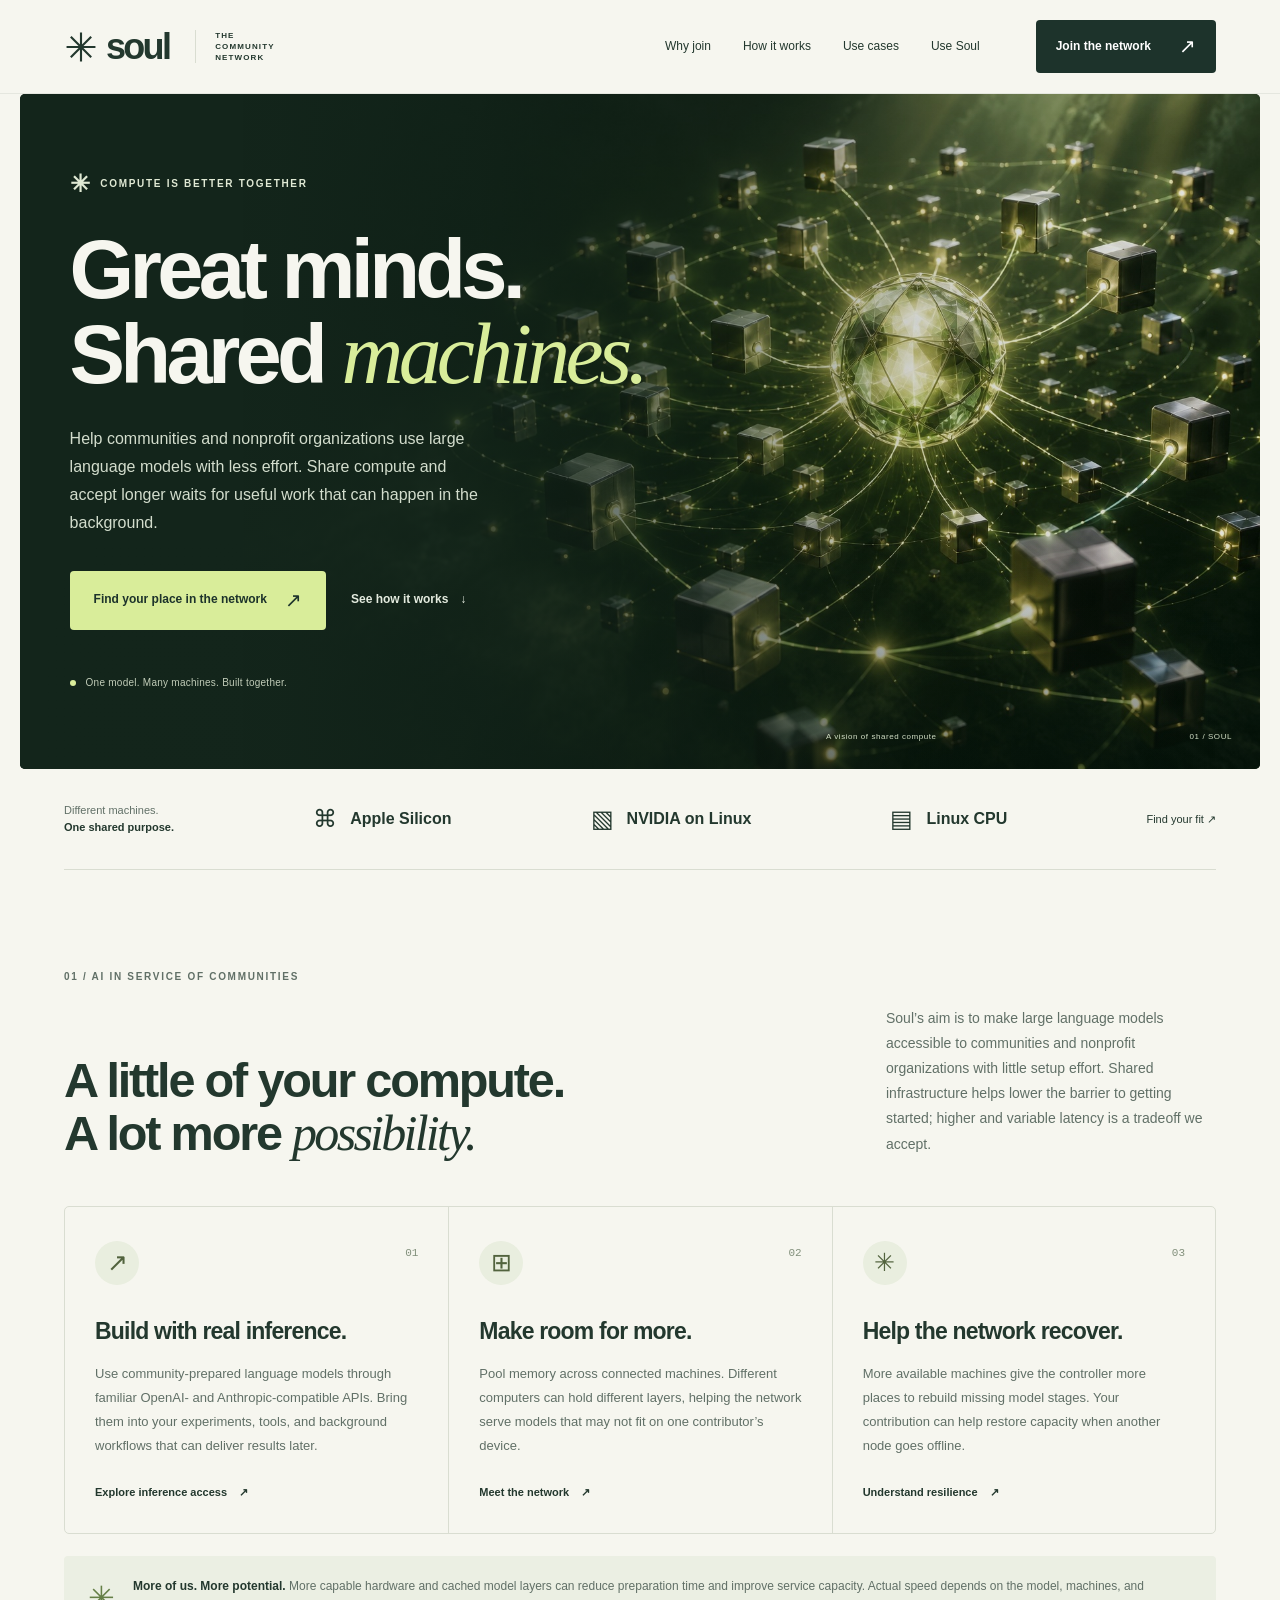
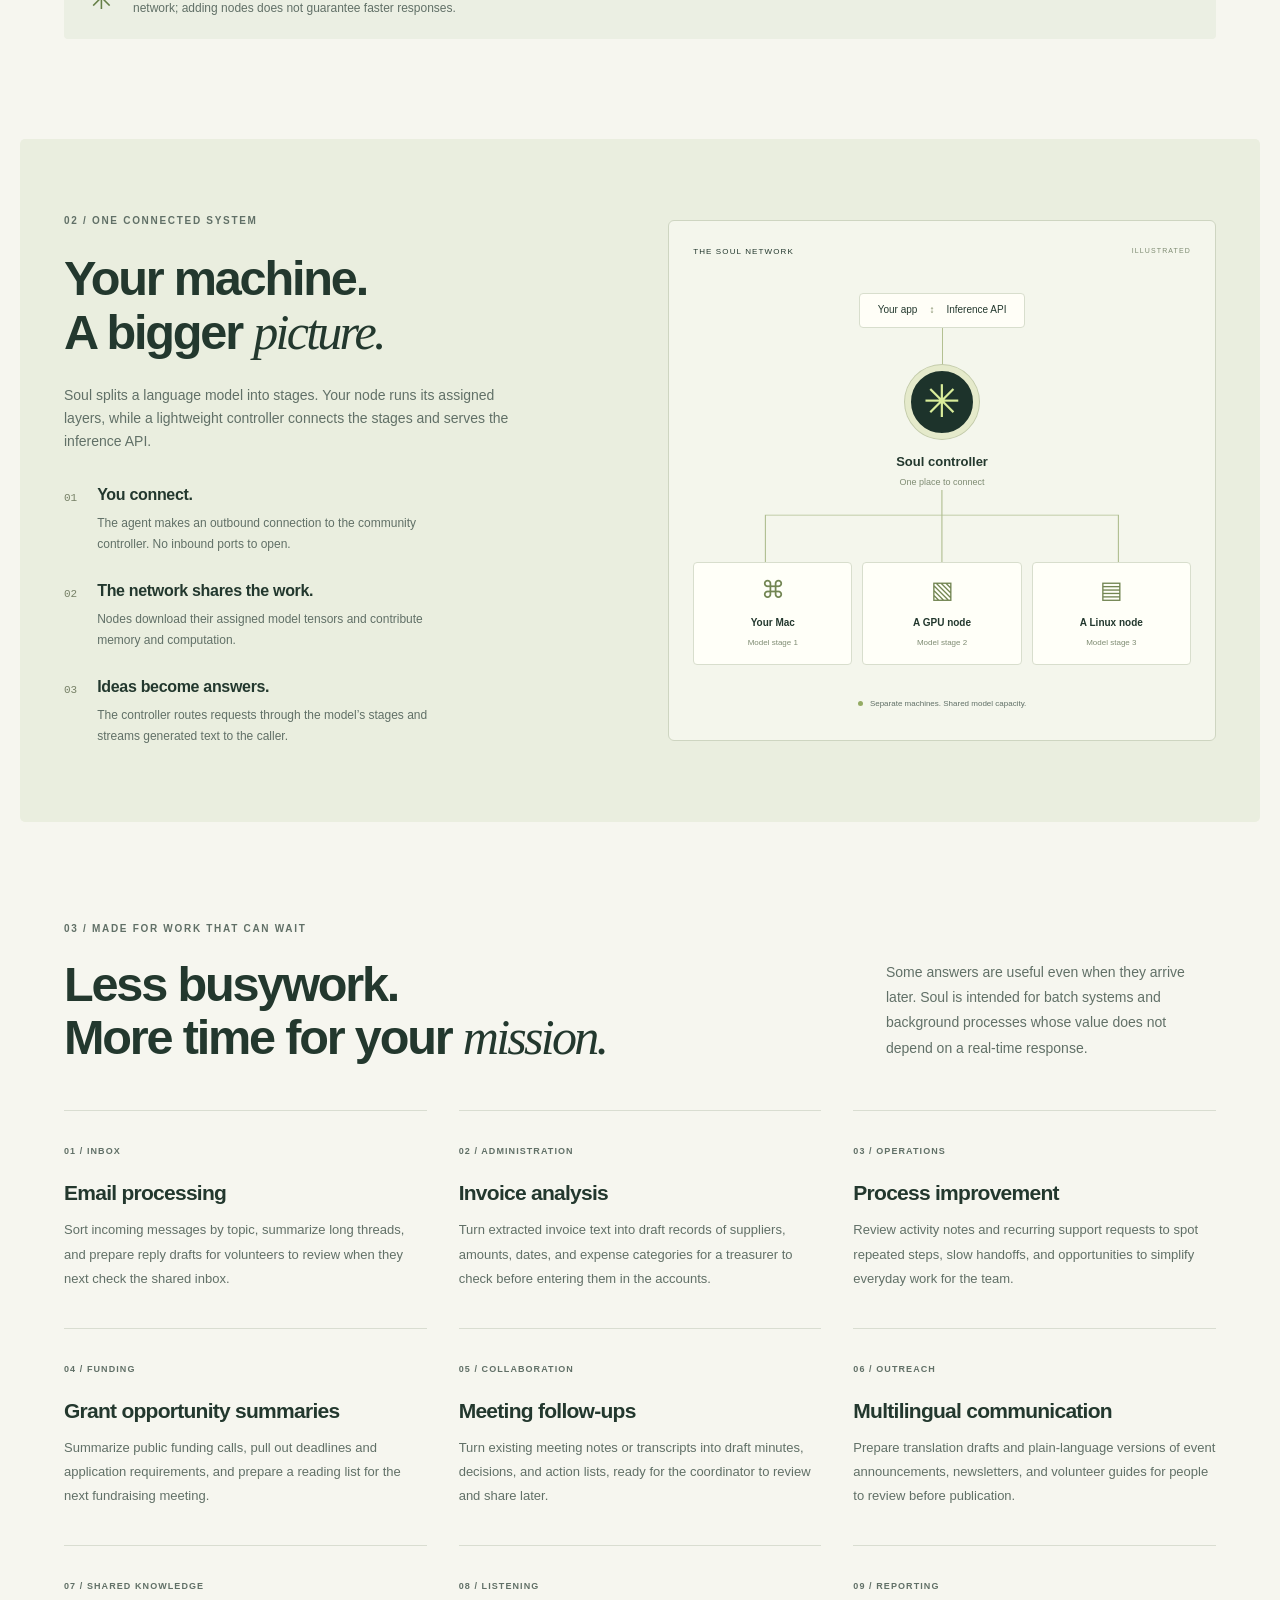
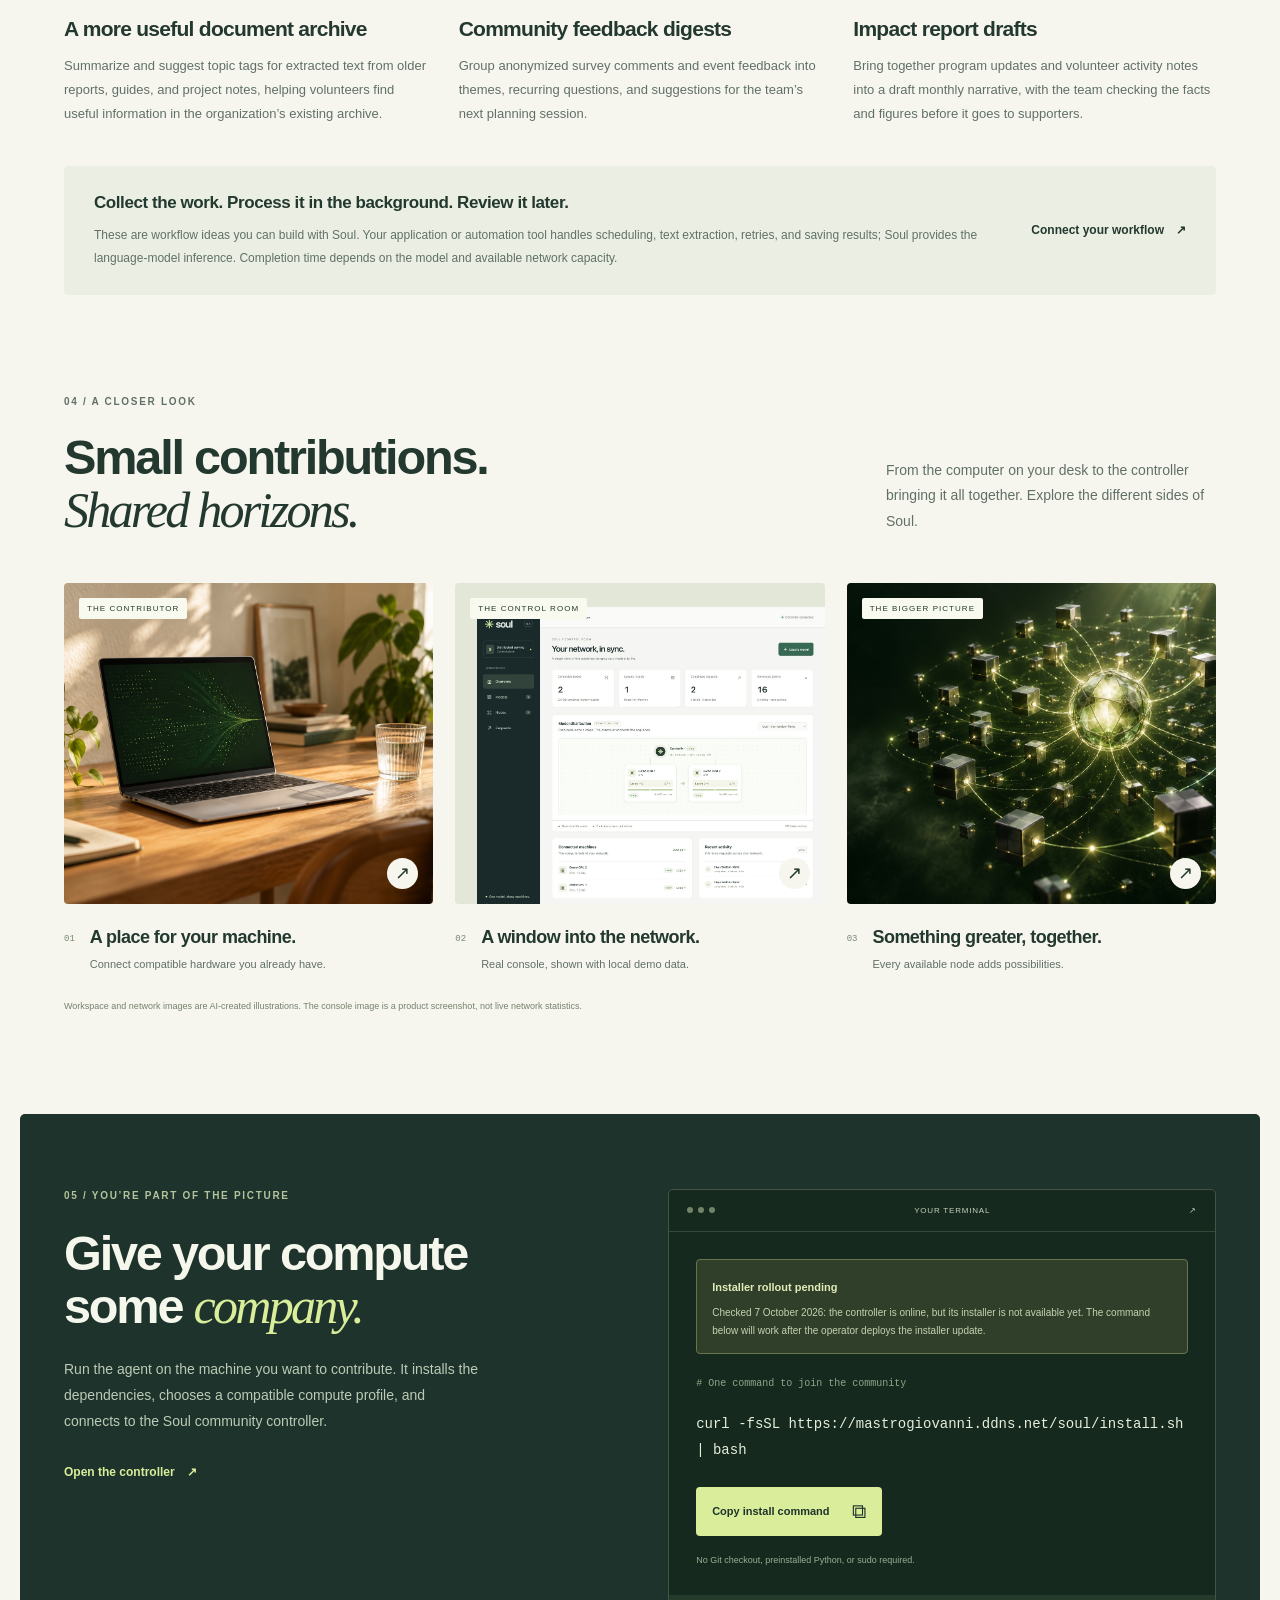
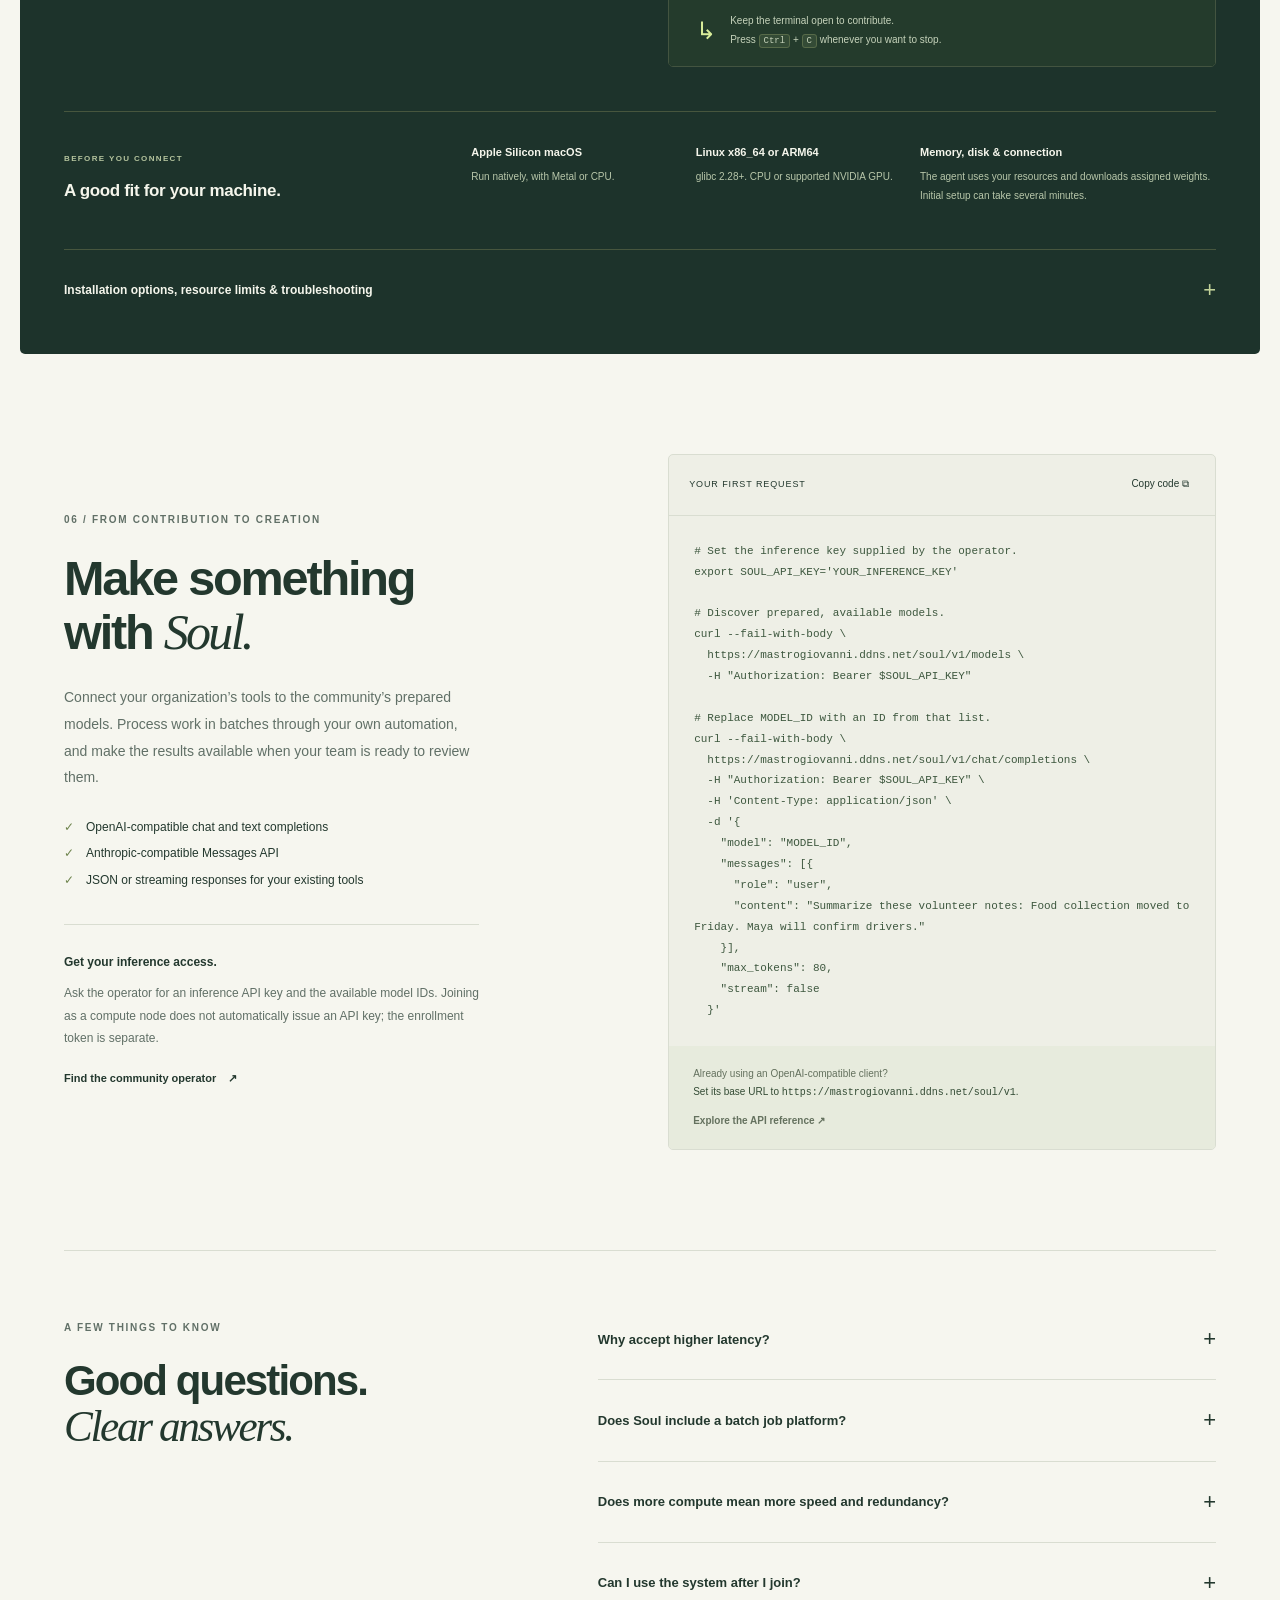
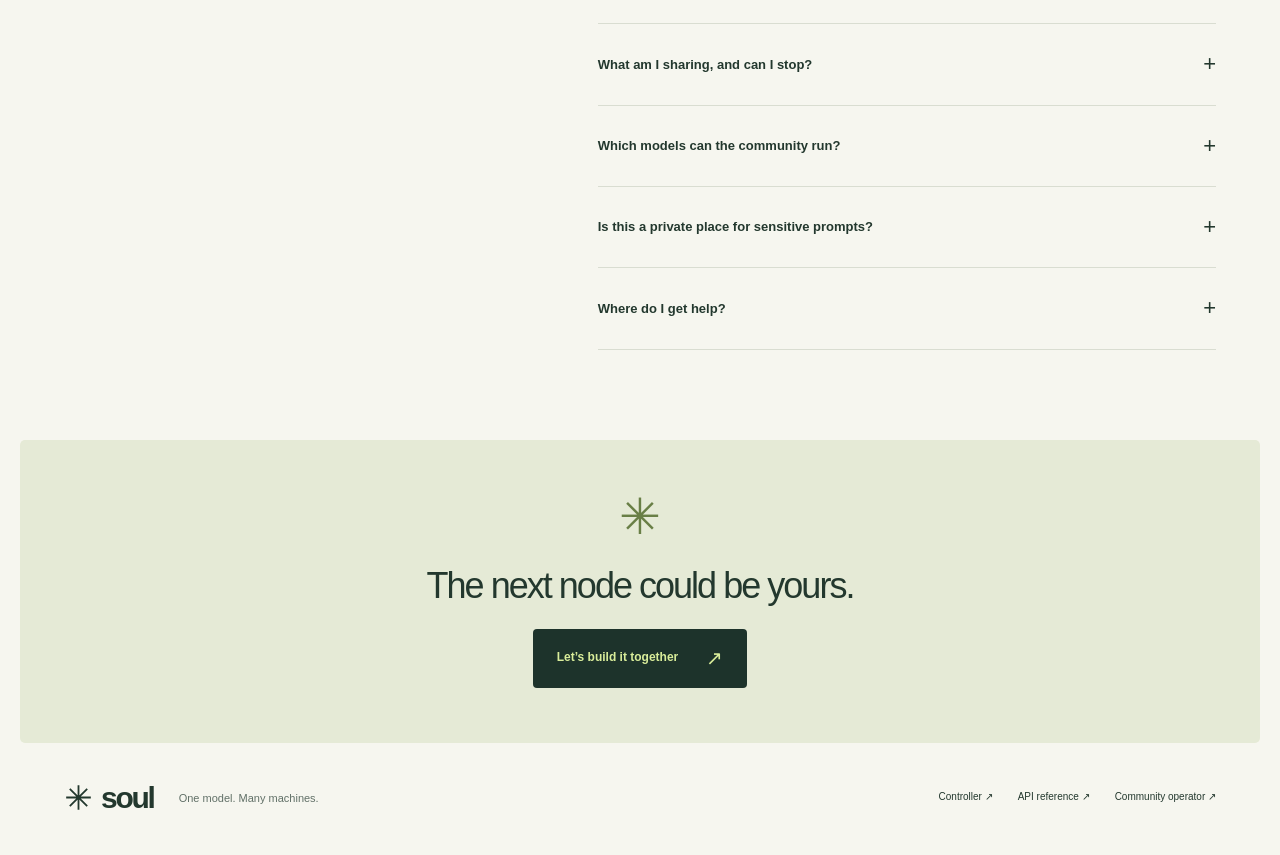
==== site/index.html @ aed6c3e5 "Clarify Soul nonprofit mission and background workflow use cases" ====
<!doctype html>
<html lang="en">
  <head>
    <meta charset="utf-8" />
    <meta name="viewport" content="width=device-width, initial-scale=1" />
    <meta name="theme-color" content="#1d332b" />
    <meta
      name="description"
      content="Soul aims to make large language models easier to access for communities and nonprofits through shared compute, accepting higher latency for batch and background work."
    />
    <meta property="og:type" content="website" />
    <meta property="og:title" content="Soul — Great minds. Shared machines." />
    <meta
      property="og:description"
      content="Shared AI for communities and nonprofits. Less setup, shared compute, and useful work that can wait: email processing, invoice analysis, reporting, and more."
    />
    <meta
      property="og:image"
      content="https://mastrogiovanni.github.io/soul-community/assets/network.jpg"
    />
    <meta
      property="og:url"
      content="https://mastrogiovanni.github.io/soul-community/"
    />
    <link
      rel="canonical"
      href="https://mastrogiovanni.github.io/soul-community/"
    />
    <meta name="twitter:card" content="summary_large_image" />
    <link rel="icon" href="assets/favicon.svg" type="image/svg+xml" />
    <link rel="stylesheet" href="styles.css" />
    <script src="app.js" defer></script>
    <title>Soul — Great minds. Shared machines.</title>
  </head>
  <body>
    <a class="skip-link" href="#main">Skip to content</a>
    <header class="site-header">
      <a class="brand" href="#" aria-label="Soul home"
        ><svg viewBox="0 0 40 40" aria-hidden="true">
          <path d="M20 3v34M3 20h34M8 8l24 24M8 32 32 8" /></svg
        >soul<span class="brand-note">THE COMMUNITY NETWORK</span></a
      >
      <nav aria-label="Main navigation">
        <a href="#network">Why join</a><a href="#how-it-works">How it works</a
        ><a href="#use-cases">Use cases</a><a href="#inference">Use Soul</a>
      </nav>
      <a class="button button-small" href="#join"
        >Join the network <span aria-hidden="true">↗</span></a
      >
    </header>

    <main id="main">
      <section class="hero" aria-labelledby="hero-title">
        <img
          class="hero-art"
          src="assets/network.jpg"
          width="1536"
          height="1024"
          alt=""
          fetchpriority="high"
        />
        <div class="hero-shade"></div>
        <div class="hero-content">
          <p class="eyebrow">
            <span class="little-star" aria-hidden="true">✳</span> COMPUTE IS
            BETTER TOGETHER
          </p>
          <h1 id="hero-title">Great minds.<br />Shared <em>machines.</em></h1>
          <p class="hero-description">
            Help communities and nonprofit organizations use large language
            models with less effort. Share compute and accept longer waits for
            useful work that can happen in the background.
          </p>
          <div class="hero-actions">
            <a class="button button-lime" href="#join"
              >Find your place in the network
              <span aria-hidden="true">↗</span></a
            ><a class="text-link" href="#how-it-works"
              >See how it works <span aria-hidden="true">↓</span></a
            >
          </div>
          <div class="hero-note">
            <span class="dot"></span> One model. Many machines. Built together.
          </div>
        </div>
        <div class="art-caption">
          A vision of shared compute <span>01 / SOUL</span>
        </div>
      </section>

      <div class="compatibility" aria-label="Compatible hardware">
        <span
          >Different machines.<br /><strong>One shared purpose.</strong></span
        >
        <p><span aria-hidden="true">⌘</span> Apple Silicon</p>
        <p><span aria-hidden="true">▧</span> NVIDIA on Linux</p>
        <p><span aria-hidden="true">▤</span> Linux CPU</p>
        <a href="#requirements"
          >Find your fit <span aria-hidden="true">↗</span></a
        >
      </div>

      <section class="section" id="network" aria-labelledby="network-title">
        <div class="section-heading">
          <p class="eyebrow">01 / AI IN SERVICE OF COMMUNITIES</p>
          <div class="heading-row">
            <h2 id="network-title">
              A little of your compute.<br />A lot more <em>possibility.</em>
            </h2>
            <p>
              Soul’s aim is to make large language models accessible to
              communities and nonprofit organizations with little setup effort.
              Shared infrastructure helps lower the barrier to getting started;
              higher and variable latency is a tradeoff we accept.
            </p>
          </div>
        </div>
        <div class="benefit-grid">
          <article class="benefit">
            <span class="benefit-icon" aria-hidden="true">↗</span
            ><span class="index">01</span>
            <h3>Build with real inference.</h3>
            <p>
              Use community-prepared language models through familiar OpenAI-
              and Anthropic-compatible APIs. Bring them into your experiments,
              tools, and background workflows that can deliver results later.
            </p>
            <a href="#inference"
              >Explore inference access <span aria-hidden="true">↗</span></a
            >
          </article>
          <article class="benefit">
            <span class="benefit-icon" aria-hidden="true">⊞</span
            ><span class="index">02</span>
            <h3>Make room for more.</h3>
            <p>
              Pool memory across connected machines. Different computers can
              hold different layers, helping the network serve models that may
              not fit on one contributor’s device.
            </p>
            <a href="#how-it-works"
              >Meet the network <span aria-hidden="true">↗</span></a
            >
          </article>
          <article class="benefit">
            <span class="benefit-icon" aria-hidden="true">✳</span
            ><span class="index">03</span>
            <h3>Help the network recover.</h3>
            <p>
              More available machines give the controller more places to rebuild
              missing model stages. Your contribution can help restore capacity
              when another node goes offline.
            </p>
            <a href="#network-faq"
              >Understand resilience <span aria-hidden="true">↗</span></a
            >
          </article>
        </div>
        <aside class="growth-note">
          <span class="little-star" aria-hidden="true">✳</span>
          <p>
            <strong>More of us. More potential.</strong> More capable hardware
            and cached model layers can reduce preparation time and improve
            service capacity. Actual speed depends on the model, machines, and
            network; adding nodes does not guarantee faster responses.
          </p>
        </aside>
      </section>

      <section
        class="how-section"
        id="how-it-works"
        aria-labelledby="how-title"
      >
        <div class="how-copy">
          <p class="eyebrow">02 / ONE CONNECTED SYSTEM</p>
          <h2 id="how-title">Your machine.<br />A bigger <em>picture.</em></h2>
          <p>
            Soul splits a language model into stages. Your node runs its
            assigned layers, while a lightweight controller connects the stages
            and serves the inference API.
          </p>
          <ol class="simple-steps">
            <li>
              <span>01</span>
              <div>
                <h3>You connect.</h3>
                <p>
                  The agent makes an outbound connection to the community
                  controller. No inbound ports to open.
                </p>
              </div>
            </li>
            <li>
              <span>02</span>
              <div>
                <h3>The network shares the work.</h3>
                <p>
                  Nodes download their assigned model tensors and contribute
                  memory and computation.
                </p>
              </div>
            </li>
            <li>
              <span>03</span>
              <div>
                <h3>Ideas become answers.</h3>
                <p>
                  The controller routes requests through the model’s stages and
                  streams generated text to the caller.
                </p>
              </div>
            </li>
          </ol>
        </div>
        <div
          class="network-diagram"
          role="img"
          aria-label="An inference client connects to one Soul controller. Three compute nodes connect to that controller and run successive groups of model layers. Nodes do not connect directly to one another."
        >
          <div class="diagram-label">
            THE SOUL NETWORK <span>ILLUSTRATED</span>
          </div>
          <div class="client-chip">Your app <span>↕</span> Inference API</div>
          <div class="diagram-wire"></div>
          <div class="controller-symbol">
            <span aria-hidden="true">✳</span>
          </div>
          <strong class="controller-label">Soul controller</strong
          ><span class="controller-subtitle">One place to connect</span>
          <svg
            class="network-wires"
            viewBox="0 0 440 92"
            preserveAspectRatio="none"
            aria-hidden="true"
          >
            <path d="M220 0V32M64 92V32H376V92M220 32V92" />
          </svg>
          <div class="diagram-nodes">
            <div>
              <span class="node-icon" aria-hidden="true">⌘</span
              ><strong>Your Mac</strong><small>Model stage 1</small>
            </div>
            <div>
              <span class="node-icon" aria-hidden="true">▧</span
              ><strong>A GPU node</strong><small>Model stage 2</small>
            </div>
            <div>
              <span class="node-icon" aria-hidden="true">▤</span
              ><strong>A Linux node</strong><small>Model stage 3</small>
            </div>
          </div>
          <p class="diagram-footer">
            <span class="dot"></span> Separate machines. Shared model capacity.
          </p>
        </div>
      </section>

      <section
        class="section use-cases-section"
        id="use-cases"
        aria-labelledby="use-cases-title"
      >
        <div class="section-heading">
          <p class="eyebrow">03 / MADE FOR WORK THAT CAN WAIT</p>
          <div class="heading-row">
            <h2 id="use-cases-title">
              Less busywork.<br />More time for your <em>mission.</em>
            </h2>
            <p>
              Some answers are useful even when they arrive later. Soul is
              intended for batch systems and background processes whose value
              does not depend on a real-time response.
            </p>
          </div>
        </div>
        <div class="use-cases-grid">
          <article class="use-case">
            <span class="case-number">01 / INBOX</span>
            <h3>Email processing</h3>
            <p>
              Sort incoming messages by topic, summarize long threads, and
              prepare reply drafts for volunteers to review when they next
              check the shared inbox.
            </p>
          </article>
          <article class="use-case">
            <span class="case-number">02 / ADMINISTRATION</span>
            <h3>Invoice analysis</h3>
            <p>
              Turn extracted invoice text into draft records of suppliers,
              amounts, dates, and expense categories for a treasurer to check
              before entering them in the accounts.
            </p>
          </article>
          <article class="use-case">
            <span class="case-number">03 / OPERATIONS</span>
            <h3>Process improvement</h3>
            <p>
              Review activity notes and recurring support requests to spot
              repeated steps, slow handoffs, and opportunities to simplify
              everyday work for the team.
            </p>
          </article>
          <article class="use-case">
            <span class="case-number">04 / FUNDING</span>
            <h3>Grant opportunity summaries</h3>
            <p>
              Summarize public funding calls, pull out deadlines and application
              requirements, and prepare a reading list for the next fundraising
              meeting.
            </p>
          </article>
          <article class="use-case">
            <span class="case-number">05 / COLLABORATION</span>
            <h3>Meeting follow-ups</h3>
            <p>
              Turn existing meeting notes or transcripts into draft minutes,
              decisions, and action lists, ready for the coordinator to review
              and share later.
            </p>
          </article>
          <article class="use-case">
            <span class="case-number">06 / OUTREACH</span>
            <h3>Multilingual communication</h3>
            <p>
              Prepare translation drafts and plain-language versions of event
              announcements, newsletters, and volunteer guides for people to
              review before publication.
            </p>
          </article>
          <article class="use-case">
            <span class="case-number">07 / SHARED KNOWLEDGE</span>
            <h3>A more useful document archive</h3>
            <p>
              Summarize and suggest topic tags for extracted text from older
              reports, guides, and project notes, helping volunteers find useful
              information in the organization’s existing archive.
            </p>
          </article>
          <article class="use-case">
            <span class="case-number">08 / LISTENING</span>
            <h3>Community feedback digests</h3>
            <p>
              Group anonymized survey comments and event feedback into themes,
              recurring questions, and suggestions for the team’s next
              planning session.
            </p>
          </article>
          <article class="use-case">
            <span class="case-number">09 / REPORTING</span>
            <h3>Impact report drafts</h3>
            <p>
              Bring together program updates and volunteer activity notes into
              a draft monthly narrative, with the team checking the facts and
              figures before it goes to supporters.
            </p>
          </article>
        </div>
        <aside class="workflow-note">
          <div>
            <h3>Collect the work. Process it in the background. Review it later.</h3>
            <p>
              These are workflow ideas you can build with Soul. Your application
              or automation tool handles scheduling, text extraction, retries,
              and saving results; Soul provides the language-model inference.
              Completion time depends on the model and available network capacity.
            </p>
          </div>
          <a class="text-link" href="#inference">
            Connect your workflow <span aria-hidden="true">↗</span>
          </a>
        </aside>
      </section>

      <section class="section gallery-section" aria-labelledby="gallery-title">
        <div class="section-heading">
          <p class="eyebrow">04 / A CLOSER LOOK</p>
          <div class="heading-row">
            <h2 id="gallery-title">
              Small contributions.<br /><em>Shared horizons.</em>
            </h2>
            <p>
              From the computer on your desk to the controller bringing it all
              together. Explore the different sides of Soul.
            </p>
          </div>
        </div>
        <div class="gallery">
          <figure>
            <a
              class="gallery-open"
              href="assets/workspace.jpg"
              data-gallery="0"
              aria-label="Enlarge: A place for your machine"
              ><img
                src="assets/workspace.jpg"
                alt="Illustrative sunlit workspace with a laptop on a wooden desk"
                width="1536"
                height="1024"
                loading="lazy"
              /><span class="image-tag">THE CONTRIBUTOR</span
              ><span class="expand-icon" aria-hidden="true">↗</span></a
            >
            <figcaption>
              <span>01</span>
              <div>
                <h3>A place for your machine.</h3>
                <p>Connect compatible hardware you already have.</p>
              </div>
            </figcaption>
          </figure>
          <figure>
            <a
              class="gallery-open console-preview"
              href="assets/console.jpg"
              data-gallery="1"
              aria-label="Enlarge: A window into the network"
              ><img
                src="assets/console.jpg"
                alt="Soul demo admin console showing two CPU nodes, model distribution, and request activity"
                width="1265"
                height="1236"
                loading="lazy"
              /><span class="image-tag">THE CONTROL ROOM</span
              ><span class="expand-icon" aria-hidden="true">↗</span></a
            >
            <figcaption>
              <span>02</span>
              <div>
                <h3>A window into the network.</h3>
                <p>Real console, shown with local demo data.</p>
              </div>
            </figcaption>
          </figure>
          <figure>
            <a
              class="gallery-open"
              href="assets/network.jpg"
              data-gallery="2"
              aria-label="Enlarge: Something greater, together"
              ><img
                src="assets/network.jpg"
                alt="Conceptual artwork of glowing connections between metal cubes around a central sphere"
                width="1536"
                height="1024"
                loading="lazy"
              /><span class="image-tag">THE BIGGER PICTURE</span
              ><span class="expand-icon" aria-hidden="true">↗</span></a
            >
            <figcaption>
              <span>03</span>
              <div>
                <h3>Something greater, together.</h3>
                <p>Every available node adds possibilities.</p>
              </div>
            </figcaption>
          </figure>
        </div>
        <p class="gallery-footnote">
          Workspace and network images are AI-created illustrations. The console
          image is a product screenshot, not live network statistics.
        </p>
      </section>

      <section class="join-section" id="join" aria-labelledby="join-title">
        <div class="join-intro">
          <p class="eyebrow">05 / YOU’RE PART OF THE PICTURE</p>
          <h2 id="join-title">Give your compute<br />some <em>company.</em></h2>
          <p>
            Run the agent on the machine you want to contribute. It installs the
            dependencies, chooses a compatible compute profile, and connects to
            the Soul community controller.
          </p>
          <a class="text-link" href="https://mastrogiovanni.ddns.net/soul/"
            >Open the controller <span aria-hidden="true">↗</span></a
          >
        </div>
        <div class="join-panel">
          <div class="terminal-heading">
            <span><i></i><i></i><i></i></span><span>YOUR TERMINAL</span
            ><span aria-hidden="true">↗</span>
          </div>
          <div class="terminal-body">
            <div class="installer-status">
              <strong>Installer rollout pending</strong>
              <p>Checked 7 October 2026: the controller is online, but its installer is not available yet. The command below will work after the operator deploys the installer update.</p>
            </div>
            <p class="terminal-comment"># One command to join the community</p>
            <pre><code id="install-command">curl -fsSL https://mastrogiovanni.ddns.net/soul/install.sh | bash</code></pre>
            <button
              class="button button-lime copy-button"
              data-copy="install-command"
            >
              Copy install command <span aria-hidden="true">⧉</span>
            </button>
            <p class="terminal-note">
              No Git checkout, preinstalled Python, or sudo required.
            </p>
          </div>
          <div class="join-reminder">
            <span aria-hidden="true">↳</span>
            <p>
              Keep the terminal open to contribute.<br />Press <kbd>Ctrl</kbd> +
              <kbd>C</kbd> whenever you want to stop.
            </p>
          </div>
        </div>
        <div class="requirements" id="requirements">
          <div>
            <span class="eyebrow">BEFORE YOU CONNECT</span>
            <h3>A good fit for your machine.</h3>
          </div>
          <ul>
            <li>
              <strong>Apple Silicon macOS</strong
              ><span>Run natively, with Metal or CPU.</span>
            </li>
            <li>
              <strong>Linux x86_64 or ARM64</strong
              ><span>glibc 2.28+. CPU or supported NVIDIA GPU.</span>
            </li>
            <li>
              <strong>Memory, disk &amp; connection</strong
              ><span
                >The agent uses your resources and downloads assigned weights.
                Initial setup can take several minutes.</span
              >
            </li>
          </ul>
        </div>
        <details class="install-details">
          <summary>
            Installation options, resource limits &amp; troubleshooting
            <span aria-hidden="true">+</span>
          </summary>
          <div class="details-content">
            <h3>Choose your contribution</h3>
            <p>
              Set a node name and an 8 GiB memory budget. This is a planning
              budget, not hard resource isolation.
            </p>
            <div class="code-line">
              <pre><code id="limited-command">curl -fsSL https://mastrogiovanni.ddns.net/soul/install.sh | bash -s -- -- --name my-soul-node --memory-gb 8</code></pre>
              <button
                data-copy="limited-command"
                aria-label="Copy installation command with memory budget"
              >
                Copy
              </button>
            </div>
            <h3>Restart when you’re ready</h3>
            <div class="code-line">
              <pre><code id="restart-command">~/.local/share/soul/bin/soul-node</code></pre>
              <button
                data-copy="restart-command"
                aria-label="Copy restart command"
              >
                Copy
              </button>
            </div>
            <p>
              The default budget is 75% of available device memory. Model
              tensors stay on disk for reuse; there is no automatic disk quota.
              Electricity, bandwidth, and hardware are your contribution. The
              agent does not install a boot service.
            </p>
            <h3>Check the fit</h3>
            <p>
              NVIDIA requires a working driver and compatible CUDA profile.
              Native Windows, Intel Macs, and Alpine/musl are not supported by
              this installer. Windows users can use a supported WSL2 Linux
              environment.
            </p>
            <h3>If you can’t connect</h3>
            <p>
              Check your internet connection and
              <code>~/.cache/soul/node.log</code>. If the installer is
              unavailable or enrollment is rejected, contact the operator. If
              the controller requires an additional sign-in, the operator must
              provide those credentials.
            </p>
            <p>
              <a href="https://mastrogiovanni.ddns.net/soul/install.sh"
                >Read the installer before running it ↗</a
              >
            </p>
          </div>
        </details>
      </section>

      <section
        class="section inference-section"
        id="inference"
        aria-labelledby="inference-title"
      >
        <div>
          <p class="eyebrow">06 / FROM CONTRIBUTION TO CREATION</p>
          <h2 id="inference-title">Make something<br />with <em>Soul.</em></h2>
          <p class="section-description">
            Connect your organization’s tools to the community’s prepared
            models. Process work in batches through your own automation, and
            make the results available when your team is ready to review them.
          </p>
          <ul class="check-list">
            <li>OpenAI-compatible chat and text completions</li>
            <li>Anthropic-compatible Messages API</li>
            <li>JSON or streaming responses for your existing tools</li>
          </ul>
          <div class="access-note">
            <strong>Get your inference access.</strong>
            <p>
              Ask the operator for an inference API key and the available model
              IDs. Joining as a compute node does not automatically issue an API
              key; the enrollment token is separate.
            </p>
            <a class="text-link" href="https://github.com/mastrogiovanni"
              >Find the community operator <span aria-hidden="true">↗</span></a
            >
          </div>
        </div>
        <div class="api-panel">
          <div class="api-heading">
            <span>YOUR FIRST REQUEST</span
            ><button
              data-copy="api-command"
              aria-label="Copy inference example"
            >
              Copy code ⧉
            </button>
          </div>
          <pre><code id="api-command"># Set the inference key supplied by the operator.
export SOUL_API_KEY='YOUR_INFERENCE_KEY'

# Discover prepared, available models.
curl --fail-with-body \
  https://mastrogiovanni.ddns.net/soul/v1/models \
  -H "Authorization: Bearer $SOUL_API_KEY"

# Replace MODEL_ID with an ID from that list.
curl --fail-with-body \
  https://mastrogiovanni.ddns.net/soul/v1/chat/completions \
  -H "Authorization: Bearer $SOUL_API_KEY" \
  -H 'Content-Type: application/json' \
  -d '{
    "model": "MODEL_ID",
    "messages": [{
      "role": "user",
      "content": "Summarize these volunteer notes: Food collection moved to Friday. Maya will confirm drivers."
    }],
    "max_tokens": 80,
    "stream": false
  }'</code></pre>
          <div class="api-footer">
            Already using an OpenAI-compatible client?<br /><strong
              >Set its base URL to
              <code>https://mastrogiovanni.ddns.net/soul/v1</code>.</strong
            ><a href="https://mastrogiovanni.ddns.net/soul/docs"
              >Explore the API reference ↗</a
            >
          </div>
        </div>
      </section>

      <section class="section faq-section" aria-labelledby="faq-title">
        <div>
          <p class="eyebrow">A FEW THINGS TO KNOW</p>
          <h2 id="faq-title">Good questions.<br /><em>Clear answers.</em></h2>
        </div>
        <div class="faq-list">
          <details id="latency-faq">
            <summary>
              Why accept higher latency?<span aria-hidden="true">+</span>
            </summary>
            <p>
              Soul prioritizes helping communities and nonprofits access large
              language models with less setup effort by sharing available
              machines. This can mean longer, variable waits. Email digests,
              document processing, and periodic reports can still be useful
              when completed later. Applications that need immediate,
              predictable responses are a less suitable fit.
            </p>
          </details>
          <details>
            <summary>
              Does Soul include a batch job platform?<span aria-hidden="true">+</span>
            </summary>
            <p>
              Soul currently provides inference APIs with a bounded request
              queue and one active generation at a time. It does not include a
              durable background job service or a dedicated Batch API. Your
              application schedules individual inference calls, saves progress,
              and retries failed work. The use cases above are ideas for
              integrations, not preinstalled applications.
            </p>
          </details>
          <details id="network-faq">
            <summary>
              Does more compute mean more speed and redundancy?<span
                aria-hidden="true"
                >+</span
              >
            </summary>
            <p>
              More suitable nodes add memory capacity and placement choices. The
              controller can repair missing model stages when enough capacity
              remains, and reusable cached tensors can reduce preparation time.
              Today Soul runs one active generation at a time. A disconnected
              node can interrupt a request, and adding stages can add network
              latency. There is one controller; automatic controller failover,
              replicas, and concurrent pipelines are future work.
            </p>
          </details>
          <details>
            <summary>
              Can I use the system after I join?<span aria-hidden="true"
                >+</span
              >
            </summary>
            <p>
              Members can use prepared models with an inference API key supplied
              by the operator. Node enrollment and inference access use
              different credentials. Model availability depends on connected
              capacity, and the operator manages the catalog. This site does not
              create an account or issue a key.
            </p>
          </details>
          <details>
            <summary>
              What am I sharing, and can I stop?<span aria-hidden="true"
                >+</span
              >
            </summary>
            <p>
              Your node contributes memory, processing, disk space, electricity,
              and network bandwidth. You can set a memory budget and stop the
              foreground agent with Ctrl+C. Downloaded model files remain cached
              for reuse. Stopping a node that is serving a model can interrupt
              an active request.
            </p>
          </details>
          <details>
            <summary>
              Which models can the community run?<span aria-hidden="true"
                >+</span
              >
            </summary>
            <p>
              Soul currently supports standard, unquantized safetensors models
              with llama, mistral, qwen2, or qwen3 architectures. Availability
              depends on administrator preparation, model permissions, and
              network capacity. It does not provide proprietary OpenAI or
              Anthropic models; its APIs use compatible request formats.
            </p>
          </details>
          <details>
            <summary>
              Is this a private place for sensitive prompts?<span
                aria-hidden="true"
                >+</span
              >
            </summary>
            <p>
              Participating nodes process prompts, intermediate activations, and
              parts of the model. Only use a network whose operators and
              contributors you trust, and avoid sending confidential information
              to an untrusted community. HTTPS protects connections; it does not
              hide computation from the machines doing the work.
            </p>
          </details>
          <details>
            <summary>
              Where do I get help?<span aria-hidden="true">+</span>
            </summary>
            <p>
              Start with the installation options above or the
              <a href="https://mastrogiovanni.ddns.net/soul/docs"
                >controller’s API reference</a
              >. For enrollment, an inference key, or an additional controller
              sign-in,
              <a href="https://github.com/mastrogiovanni"
                >find the operator on GitHub</a
              >.
            </p>
          </details>
        </div>
      </section>
      <section class="closing">
        <span class="closing-star" aria-hidden="true">✳</span>
        <p>The next node could be yours.</p>
        <a class="button button-lime" href="#join"
          >Let’s build it together <span aria-hidden="true">↗</span></a
        >
      </section>
    </main>
    <footer>
      <a class="brand" href="#" aria-label="Soul home"
        ><svg viewBox="0 0 40 40" aria-hidden="true">
          <path d="M20 3v34M3 20h34M8 8l24 24M8 32 32 8" /></svg
        >soul</a
      >
      <p>One model. Many machines.</p>
      <div>
        <a href="https://mastrogiovanni.ddns.net/soul/">Controller ↗</a
        ><a href="https://mastrogiovanni.ddns.net/soul/docs">API reference ↗</a
        ><a href="https://github.com/mastrogiovanni">Community operator ↗</a>
      </div>
    </footer>

    <dialog id="gallery-dialog" aria-labelledby="gallery-caption">
      <div class="lightbox-bar">
        <span>SOUL / A CLOSER LOOK</span
        ><button id="gallery-close" aria-label="Close image gallery">
          Close ×
        </button>
      </div>
      <img id="gallery-image" src="assets/workspace.jpg" alt="" />
      <div class="lightbox-bottom">
        <button id="gallery-previous" aria-label="Previous image">←</button>
        <p id="gallery-caption"></p>
        <button id="gallery-next" aria-label="Next image">→</button>
      </div>
    </dialog>
    <p id="copy-status" class="toast" role="status" aria-live="polite"></p>
  </body>
</html>
---- site/styles.css ----
@charset "UTF-8";
:root {
  --paper: #f6f6ef;
  --ink: #23382e;
  --muted: #617067;
  --line: #d9ddd1;
  --forest: #1d332b;
  --lime: #d9ed9a;
  --serif: Georgia, "Times New Roman", serif;
  --sans: "Avenir Next", Avenir, "Segoe UI", Arial, sans-serif;
}
* {
  box-sizing: border-box;
}
html {
  scroll-behavior: smooth;
  scroll-padding-top: 100px;
}
body {
  margin: 0;
  background: var(--paper);
  color: var(--ink);
  font: 16px/1.65 var(--sans);
  -webkit-font-smoothing: antialiased;
}
a {
  color: inherit;
  text-underline-offset: 5px;
}
button,
a {
  -webkit-tap-highlight-color: transparent;
}
button {
  font: inherit;
  cursor: pointer;
}
button:disabled {
  cursor: default;
}
a,
button,
summary {
  touch-action: manipulation;
}
a:focus-visible,
button:focus-visible,
summary:focus-visible {
  outline: 3px solid #72883d;
  outline-offset: 5px;
}
img {
  max-width: 100%;
  display: block;
}
svg {
  display: block;
}
h1,
h2,
h3,
p,
figure {
  margin: 0;
}
h1,
h2,
h3 {
  font-weight: 550;
  line-height: 1.1;
  letter-spacing: -0.045em;
}
h1 em,
h2 em {
  font: italic 1.03em/1 var(--serif);
  letter-spacing: -0.055em;
  font-weight: 400;
}
h2 {
  font-size: clamp(36px, 3.8vw, 58px);
}
h3 {
  font-size: 23px;
  letter-spacing: -0.035em;
  line-height: 1.3;
}
p {
  color: var(--muted);
}
button {
  border: 0;
}
pre {
  margin: 0;
  white-space: pre-wrap;
  overflow-wrap: anywhere;
}
code {
  font-family: "SFMono-Regular", Consolas, "Liberation Mono", monospace;
}
section[id] {
  scroll-margin-top: 10px;
}
.eyebrow {
  font-size: 10px;
  line-height: 1.4;
  font-weight: 650;
  letter-spacing: 0.17em;
  color: var(--muted);
}
.button {
  display: inline-flex;
  align-items: center;
  justify-content: center;
  gap: 28px;
  background: var(--forest);
  color: #fff;
  min-height: 52px;
  padding: 13px 24px;
  text-decoration: none;
  font-size: 13px;
  font-weight: 600;
  border-radius: 4px;
  transition:
    background 0.2s,
    transform 0.2s;
}
.button:hover {
  background: #344f3e;
  transform: translateY(-2px);
}
.button span {
  font-size: 20px;
  font-weight: 400;
}
.button-lime {
  background: var(--lime);
  color: var(--forest);
}
.button-lime:hover {
  background: #e7f4bf;
}
.button-small {
  font-size: 12px;
  min-height: 44px;
  padding: 10px 20px;
  gap: 28px;
}
.text-link {
  text-decoration: none;
  font-size: 13px;
  font-weight: 600;
  display: inline-flex;
  align-items: center;
  gap: 12px;
}
.text-link:hover {
  text-decoration: underline;
}
.skip-link {
  position: fixed;
  top: -90px;
  left: 20px;
  z-index: 20;
  background: var(--lime);
  padding: 10px 20px;
}
.skip-link:focus {
  top: 15px;
}
.site-header {
  height: 94px;
  padding: 0 5%;
  display: flex;
  align-items: center;
  justify-content: space-between;
  gap: 24px;
  background: rgba(246, 246, 239, 0.96);
  position: sticky;
  top: 0;
  z-index: 5;
  border-bottom: 1px solid rgba(35, 56, 46, 0.08);
  backdrop-filter: blur(14px);
}
.brand {
  display: inline-flex;
  align-items: center;
  gap: 8px;
  text-decoration: none;
  font-size: 36px;
  font-weight: 700;
  letter-spacing: -0.075em;
  line-height: 1;
}
.brand svg {
  width: 34px;
  height: 34px;
  stroke: currentColor;
  stroke-width: 2.5;
  fill: none;
}
.brand-note {
  font-size: 8px;
  line-height: 1.4;
  max-width: 92px;
  letter-spacing: 0.14em;
  margin-left: 18px;
  font-weight: 600;
  border-left: 1px solid var(--line);
  padding-left: 19px;
}
.site-header nav {
  display: flex;
  gap: 32px;
  margin-left: auto;
  margin-right: 32px;
}
.site-header nav a {
  font-size: 12px;
  text-decoration: none;
}
.site-header nav a:hover {
  text-decoration: underline;
}
.hero {
  position: relative;
  min-height: 675px;
  display: flex;
  align-items: center;
  overflow: hidden;
  background: #13251b;
  color: var(--paper);
  margin: 0 20px;
  border-radius: 5px;
}
.hero-art {
  position: absolute;
  width: 82%;
  height: 100%;
  top: 0;
  right: 0;
  object-fit: cover;
  object-position: 65% 50%;
  opacity: 0.9;
}
.hero-shade {
  position: absolute;
  inset: 0;
  background:
    linear-gradient(
      90deg,
      #13251b 1%,
      rgba(19, 37, 27, 0.97) 21%,
      rgba(19, 37, 27, 0.8) 36%,
      rgba(19, 37, 27, 0.1) 72%,
      transparent
    ),
    linear-gradient(0deg, rgba(8, 21, 13, 0.45), transparent 35%);
}
.hero-content {
  position: relative;
  z-index: 1;
  padding: 70px 4%;
  width: 100%;
}
.hero .eyebrow {
  color: #e0e9d4;
  display: flex;
  align-items: center;
  gap: 9px;
}
.little-star {
  font-size: 24px;
  line-height: 1;
}
.hero h1 {
  font-size: clamp(54px, 6.5vw, 94px);
  line-height: 1.025;
  margin: 31px 0 27px;
  max-width: 800px;
  letter-spacing: -0.057em;
}
.hero h1 em {
  color: var(--lime);
}
.hero-description {
  font-size: 16px;
  line-height: 1.75;
  max-width: 425px;
  color: #d3ddcd;
}
.hero-actions {
  display: flex;
  align-items: center;
  gap: 25px;
  margin-top: 34px;
}
.hero-actions .text-link {
  color: #e4ebdf;
  font-size: 12px;
}
.hero-actions .button {
  gap: 18px;
  font-size: 12px;
}
.hero-note {
  display: flex;
  align-items: center;
  gap: 10px;
  font-size: 10px;
  color: #c1ccb8;
  margin-top: 45px;
  letter-spacing: 0.025em;
}
.dot {
  width: 6px;
  height: 6px;
  border-radius: 50%;
  background: var(--lime);
  display: inline-block;
  flex: none;
}
.art-caption {
  position: absolute;
  right: 28px;
  bottom: 26px;
  left: 65%;
  display: flex;
  justify-content: space-between;
  gap: 10px;
  font-size: 8px;
  color: #d2dec5;
  letter-spacing: 0.07em;
}
.art-caption span {
  white-space: nowrap;
}
.compatibility {
  margin: 0 5%;
  padding: 30px 0;
  display: flex;
  justify-content: space-between;
  gap: 30px;
  align-items: center;
  border-bottom: 1px solid var(--line);
}
.compatibility > span {
  font-size: 11px;
  line-height: 1.5;
  color: var(--muted);
}
.compatibility strong {
  font-weight: 550;
  color: var(--ink);
}
.compatibility p {
  font-size: 16px;
  font-weight: 550;
  color: var(--ink);
  display: flex;
  align-items: center;
  gap: 13px;
}
.compatibility p span {
  font-size: 24px;
  font-weight: 400;
}
.compatibility a {
  font-size: 11px;
  text-decoration: none;
}
.compatibility a:hover {
  text-decoration: underline;
}
.section {
  padding: 100px 5%;
}
.section-heading {
  margin-bottom: 45px;
}
.section-heading .eyebrow {
  margin-bottom: 22px;
}
.heading-row {
  display: flex;
  align-items: flex-end;
  justify-content: space-between;
  gap: 50px;
}
.heading-row > p {
  max-width: 330px;
  font-size: 14px;
  line-height: 1.8;
  padding-bottom: 4px;
}
.benefit-grid {
  display: grid;
  grid-template-columns: repeat(3, 1fr);
  border: 1px solid var(--line);
  border-radius: 5px;
  overflow: hidden;
}
.benefit {
  padding: 34px 30px 32px;
  position: relative;
}
.benefit + .benefit {
  border-left: 1px solid var(--line);
}
.benefit-icon {
  display: inline-flex;
  align-items: center;
  justify-content: center;
  background: #e9eedf;
  color: #52633e;
  width: 44px;
  height: 44px;
  border-radius: 50%;
  font-size: 25px;
}
.benefit .index {
  position: absolute;
  right: 30px;
  top: 40px;
  font: 11px monospace;
  color: #82907c;
}
.benefit h3 {
  margin: 32px 0 15px;
}
.benefit p {
  font-size: 13px;
  line-height: 1.85;
  margin-bottom: 25px;
}
.benefit a {
  font-size: 11px;
  font-weight: 600;
  text-decoration: none;
  display: flex;
  gap: 12px;
  align-items: center;
}
.benefit a:hover {
  text-decoration: underline;
}
.growth-note {
  display: flex;
  align-items: center;
  gap: 18px;
  margin-top: 22px;
  padding: 20px 24px;
  background: #ebefe3;
  border-radius: 4px;
}
.growth-note .little-star {
  color: #657f47;
  font-size: 32px;
}
.growth-note p {
  font-size: 12px;
  line-height: 1.8;
}
.growth-note strong {
  color: var(--ink);
  font-weight: 600;
}
.how-section {
  margin: 0 20px;
  padding: 75px calc(5% - 20px);
  display: grid;
  grid-template-columns: 1fr 1.07fr;
  gap: 8%;
  background: #eaeedf;
  border-radius: 5px;
  align-items: center;
}
.how-copy .eyebrow {
  margin-bottom: 24px;
}
.how-copy > p:not(.eyebrow) {
  font-size: 14px;
  margin-top: 25px;
  max-width: 460px;
}
.simple-steps {
  padding: 0;
  margin: 32px 0 0;
  list-style: none;
}
.simple-steps li {
  display: flex;
  gap: 20px;
  margin-top: 26px;
}
.simple-steps li > span {
  font: 11px/27px monospace;
  color: #778167;
}
.simple-steps h3 {
  font-size: 16px;
  letter-spacing: -0.02em;
  margin-bottom: 7px;
}
.simple-steps p {
  font-size: 12px;
  max-width: 365px;
  line-height: 1.75;
}
.network-diagram {
  border: 1px solid #ced5c1;
  border-radius: 6px;
  padding: 24px;
  background-color: #f4f6ec;
  background-image: radial-gradient(#d1d9c4 0.65px, transparent 0.65px);
  background-size: 16px 16px;
  display: flex;
  align-items: center;
  flex-direction: column;
}
.diagram-label {
  display: flex;
  justify-content: space-between;
  width: 100%;
  font-size: 8px;
  letter-spacing: 0.14em;
}
.diagram-label span {
  font-size: 7px;
  color: #7f8c73;
}
.client-chip {
  border: 1px solid #d8decd;
  background: #fffef7;
  padding: 8px 18px;
  border-radius: 4px;
  font-size: 10px;
  margin-top: 35px;
  display: flex;
  gap: 12px;
}
.client-chip span {
  color: #75835c;
}
.diagram-wire {
  height: 37px;
  width: 1px;
  background: #b3c091;
}
.controller-symbol {
  width: 74px;
  height: 74px;
  background: var(--forest);
  border-radius: 50%;
  border: 6px solid #e5eacb;
  box-shadow: 0 0 0 1px #c3cbaa;
  display: grid;
  place-items: center;
  color: var(--lime);
}
.controller-symbol span {
  font-size: 45px;
  font-weight: 400;
  line-height: 1;
}
.controller-label {
  margin-top: 12px;
  font-size: 13px;
  font-weight: 600;
}
.controller-subtitle {
  font-size: 9px;
  color: #7f8c73;
  margin-top: 3px;
}
.network-wires {
  height: 72px;
  width: 100%;
  stroke: #b1bf92;
  fill: none;
  stroke-width: 1;
}
.diagram-nodes {
  display: grid;
  grid-template-columns: repeat(3, minmax(0, 1fr));
  gap: 10px;
  width: 100%;
}
.diagram-nodes > div {
  padding: 15px 5px;
  text-align: center;
  border: 1px solid #d8decd;
  background: #fffff8;
  border-radius: 4px;
  display: flex;
  align-items: center;
  flex-direction: column;
}
.node-icon {
  font-size: 24px;
  color: #728552;
  line-height: 1;
  margin: 0 0 13px;
}
.diagram-nodes strong {
  font-size: 10px;
  font-weight: 600;
}
.diagram-nodes small {
  font-size: 8px;
  color: #7f8c73;
  margin-top: 4px;
}
.diagram-footer {
  font-size: 8px;
  margin: 32px 0 6px;
  display: flex;
  align-items: center;
  gap: 7px;
}
.diagram-footer .dot {
  background: #94ab64;
  width: 5px;
  height: 5px;
}
.gallery {
  display: grid;
  grid-template-columns: repeat(3, minmax(0, 1fr));
  gap: 22px;
}
.gallery-open {
  display: block;
  aspect-ratio: 1.15;
  overflow: hidden;
  position: relative;
  background: #e2e7d7;
  border-radius: 4px;
}
.gallery-open img {
  width: 100%;
  height: 100%;
  object-fit: cover;
  transition: transform 0.4s;
}
.gallery-open:hover img {
  transform: scale(1.045);
}
.gallery-open.console-preview img {
  object-fit: cover;
  object-position: left top;
  padding: 24px 0 0 22px;
  border-radius: 4px;
}
.image-tag {
  position: absolute;
  top: 15px;
  left: 15px;
  font-size: 8px;
  letter-spacing: 0.13em;
  padding: 4px 8px;
  background: #f9faef;
  color: #263a2c;
  border-radius: 2px;
}
.expand-icon {
  position: absolute;
  bottom: 15px;
  right: 15px;
  display: grid;
  place-items: center;
  background: var(--paper);
  border-radius: 50%;
  width: 31px;
  height: 31px;
  font-size: 18px;
}
.gallery figcaption {
  display: flex;
  gap: 15px;
  padding: 22px 0 0;
}
.gallery figcaption > span {
  font: 9px/26px monospace;
  color: #7a8973;
}
.gallery h3 {
  font-size: 18px;
  letter-spacing: -0.03em;
}
.gallery figcaption p {
  font-size: 11px;
  line-height: 1.7;
  margin-top: 6px;
}
.gallery-footnote {
  font-size: 9px;
  margin-top: 25px;
  color: #75816d;
}
.join-section {
  background: var(--forest);
  color: #f5f6ec;
  margin: 0 20px;
  padding: 75px calc(5% - 20px) 45px;
  border-radius: 5px;
  display: grid;
  grid-template-columns: 1fr 1.07fr;
  gap: 44px 8%;
}
.join-section .eyebrow {
  color: #b4c39d;
}
.join-intro h2 {
  margin-top: 24px;
}
.join-intro h2 em {
  color: var(--lime);
}
.join-intro > p:not(.eyebrow) {
  color: #bdcbb6;
  font-size: 14px;
  line-height: 1.85;
  max-width: 420px;
  margin: 23px 0;
}
.join-intro .text-link {
  font-size: 12px;
  color: var(--lime);
}
.join-panel {
  align-self: center;
  background: #15291f;
  border: 1px solid #435440;
  border-radius: 5px;
  overflow: hidden;
}
.terminal-heading {
  display: flex;
  justify-content: space-between;
  align-items: center;
  border-bottom: 1px solid #354736;
  padding: 14px 18px;
  font-size: 8px;
  letter-spacing: 0.1em;
  color: #c5d1bb;
}
.terminal-heading > span:first-child {
  display: flex;
  gap: 5px;
}
.terminal-heading i {
  display: block;
  width: 6px;
  height: 6px;
  border-radius: 50%;
  background: #718466;
}
.terminal-body {
  padding: 27px;
}
.terminal-comment {
  color: #93a488;
  font: 10px/1.6 monospace;
}
.installer-status {
  padding: 13px 15px;
  margin-bottom: 22px;
  border: 1px solid #69734d;
  border-radius: 4px;
  background: #303f29;
}
.installer-status strong { font-size: 11px; color: #e1ecb9; }
.installer-status p { font-size: 10px; color: #c5d1b3; line-height: 1.8; margin-top: 5px; }
.terminal-body pre {
  margin: 20px 0 24px;
  color: #e6efda;
  font-size: 14px;
  line-height: 1.8;
}
.terminal-body .button {
  font-size: 11px;
  min-height: 42px;
  padding: 8px 16px;
  gap: 22px;
}
.terminal-note {
  color: #9cab92;
  font-size: 9px;
  margin-top: 17px;
}
.join-reminder {
  display: flex;
  gap: 14px;
  align-items: center;
  background: #243b2c;
  padding: 16px 27px;
}
.join-reminder > span {
  font-size: 24px;
  color: var(--lime);
}
.join-reminder p {
  font-size: 10px;
  line-height: 1.9;
  color: #c6d3bb;
}
kbd {
  background: #344b36;
  border: 1px solid #576a49;
  border-radius: 3px;
  font-size: 9px;
  padding: 1px 4px;
}
.requirements {
  grid-column: 1/-1;
  border-top: 1px solid #47563e;
  padding-top: 31px;
  display: grid;
  grid-template-columns: 1fr 2fr;
  gap: 35px;
}
.requirements h3 {
  font-size: 17px;
  letter-spacing: -0.02em;
  margin-top: 10px;
}
.requirements .eyebrow {
  font-size: 8px;
}
.requirements ul {
  list-style: none;
  margin: 0;
  padding: 0;
  display: grid;
  grid-template-columns: 1fr 1fr 1.5fr;
  gap: 27px;
}
.requirements li {
  display: flex;
  flex-direction: column;
  gap: 7px;
}
.requirements strong {
  font-size: 11px;
  font-weight: 550;
}
.requirements li span {
  font-size: 10px;
  line-height: 1.85;
  color: #b8c7aa;
}
.install-details {
  grid-column: 1/-1;
  border-top: 1px solid #47563e;
  padding-top: 22px;
}
.install-details summary {
  font-size: 12px;
  letter-spacing: 0;
}
.install-details summary > span {
  color: #c2d399;
}
.details-content {
  padding: 20px 0 0;
  max-width: 850px;
}
.details-content h3 {
  font-size: 16px;
  margin: 25px 0 10px;
}
.details-content p {
  font-size: 12px;
  color: #bdcbb6;
  margin: 12px 0;
  line-height: 1.85;
}
.details-content a {
  color: var(--lime);
}
.code-line {
  display: flex;
  border: 1px solid #4c6147;
  border-radius: 4px;
  overflow: hidden;
}
.code-line pre {
  padding: 15px;
  flex: 1;
  font-size: 11px;
  line-height: 1.8;
  min-width: 0;
}
.code-line button {
  background: #304932;
  color: var(--lime);
  padding: 12px 16px;
  align-self: stretch;
  font-size: 10px;
}
.use-cases-section {
  padding-bottom: 0;
}
.use-cases-grid {
  display: grid;
  grid-template-columns: repeat(3, minmax(0, 1fr));
  gap: 32px;
}
.use-case {
  padding: 25px 0 5px;
  border-top: 1px solid var(--line);
}
.case-number {
  font-size: 9px;
  font-weight: 600;
  letter-spacing: .12em;
  color: var(--muted);
}
.use-case h3 {
  margin: 17px 0 12px;
  font-size: 21px;
}
.use-case p {
  font-size: 13px;
  line-height: 1.85;
}
.workflow-note {
  display: flex;
  align-items: center;
  gap: 35px;
  margin-top: 35px;
  padding: 26px 30px;
  background: #ebefe3;
  border-radius: 4px;
}
.workflow-note > div {
  flex: 1;
}
.workflow-note h3 {
  font-size: 17px;
  letter-spacing: -.025em;
}
.workflow-note p {
  margin-top: 10px;
  font-size: 12px;
  line-height: 1.85;
}
.workflow-note a {
  flex: none;
  font-size: 12px;
}
.inference-section {
  display: grid;
  grid-template-columns: 1fr 1.07fr;
  gap: 8%;
  align-items: center;
}
.inference-section .eyebrow {
  margin-bottom: 25px;
}
.section-description {
  font-size: 14px;
  line-height: 1.9;
  max-width: 410px;
  margin-top: 25px;
}
.check-list {
  padding: 0;
  list-style: none;
  margin: 23px 0 31px;
  font-size: 12px;
  line-height: 2.2;
}
.check-list li::before {
  content: "✓";
  padding-right: 12px;
  color: #6d834c;
}
.access-note {
  border-top: 1px solid var(--line);
  padding-top: 23px;
  max-width: 415px;
}
.access-note strong {
  font-size: 12px;
  font-weight: 600;
}
.access-note p {
  font-size: 12px;
  line-height: 1.85;
  margin: 8px 0 15px;
}
.access-note a {
  font-size: 11px;
}
.api-panel {
  min-width: 0;
  border: 1px solid var(--line);
  border-radius: 5px;
  overflow: hidden;
  background: #eeefe6;
}
.api-heading {
  padding: 15px 20px;
  display: flex;
  justify-content: space-between;
  align-items: center;
  font-size: 9px;
  letter-spacing: 0.1em;
  border-bottom: 1px solid var(--line);
}
.api-heading button {
  font-size: 10px;
  letter-spacing: 0;
  background: transparent;
  color: var(--ink);
  min-height: 30px;
}
.api-panel pre {
  padding: 25px;
  font-size: 11px;
  line-height: 1.9;
  color: #3d573e;
}
.api-footer {
  font-size: 10px;
  color: #64715e;
  line-height: 1.8;
  padding: 19px 24px;
  background: #e7ebdd;
  overflow-wrap: anywhere;
}
.api-footer strong {
  font-weight: 500;
  color: #334b34;
}
.api-footer a {
  display: block;
  margin-top: 10px;
  font-weight: 600;
  text-decoration: none;
}
.api-footer a:hover {
  text-decoration: underline;
}
.faq-section {
  border-top: 1px solid var(--line);
  margin: 0 5%;
  padding: 70px 0 90px;
  display: grid;
  grid-template-columns: 1fr 1.4fr;
  gap: 8%;
}
.faq-section .eyebrow {
  margin-bottom: 23px;
}
.faq-section h2 {
  font-size: 42px;
}
.faq-list details {
  border-bottom: 1px solid var(--line);
  padding: 22px 0;
}
.faq-list details:first-child {
  padding-top: 0;
}
summary {
  display: flex;
  align-items: center;
  justify-content: space-between;
  gap: 16px;
  font-size: 13px;
  font-weight: 550;
  cursor: pointer;
  list-style: none;
  line-height: 1.65;
}
summary::-webkit-details-marker {
  display: none;
}
summary > span {
  font-size: 22px;
  font-weight: 400;
  transition: transform 0.2s;
}
details[open] > summary > span {
  transform: rotate(45deg);
}
.faq-list details p {
  font-size: 12px;
  line-height: 1.9;
  padding-top: 14px;
  max-width: 600px;
}
.closing {
  margin: 0 20px;
  border-radius: 5px;
  background: #e5ead6;
  text-align: center;
  padding: 52px 25px 55px;
  display: flex;
  align-items: center;
  flex-direction: column;
  gap: 22px;
}
.closing-star {
  font-size: 50px;
  line-height: 1;
  color: #697f46;
}
.closing p {
  font-size: 36px;
  line-height: 1.2;
  color: var(--ink);
  letter-spacing: -0.055em;
}
.closing .button {
  font-size: 12px;
  background: var(--forest);
  color: var(--lime);
  min-height: 45px;
}
footer {
  margin: 0 5%;
  display: flex;
  align-items: center;
  gap: 25px;
  padding: 40px 0;
}
footer .brand {
  font-size: 30px;
}
footer .brand svg {
  width: 29px;
  height: 29px;
}
footer p {
  font-size: 11px;
}
footer > div {
  margin-left: auto;
  display: flex;
  gap: 25px;
}
footer > div a {
  font-size: 10px;
  text-decoration: none;
}
footer > div a:hover {
  text-decoration: underline;
}
dialog {
  border: 1px solid #5b6c50;
  border-radius: 6px;
  padding: 20px;
  background: #182b21;
  color: var(--paper);
  width: min(1000px, 94vw);
  max-height: 94dvh;
  overflow: auto;
}
dialog::backdrop {
  background: rgba(7, 20, 13, 0.86);
  backdrop-filter: blur(8px);
}
.lightbox-bar {
  display: flex;
  align-items: center;
  justify-content: space-between;
  gap: 15px;
  font-size: 9px;
  letter-spacing: 0.1em;
  margin-bottom: 15px;
}
.lightbox-bar button {
  background: #314733;
  color: #e9f1df;
  padding: 7px 14px;
  border-radius: 3px;
  min-height: 40px;
  font-size: 12px;
}
#gallery-image {
  width: 100%;
  max-height: 68dvh;
  object-fit: contain;
  border-radius: 3px;
  background: #112318;
}
.lightbox-bottom {
  display: flex;
  gap: 20px;
  align-items: center;
  justify-content: space-between;
  padding-top: 15px;
}
.lightbox-bottom button {
  width: 44px;
  height: 44px;
  border-radius: 50%;
  flex: none;
  background: #314733;
  color: var(--lime);
  font-size: 24px;
}
.lightbox-bottom p {
  font-size: 12px;
  text-align: center;
  color: #d5e0ca;
  line-height: 1.7;
}
.toast {
  position: fixed;
  bottom: 24px;
  left: 50%;
  transform: translate(-50%, 20px);
  background: var(--lime);
  color: #24382b;
  padding: 11px 20px;
  border: 1px solid #b7cc80;
  border-radius: 4px;
  font-size: 12px;
  z-index: 10;
  box-shadow: 0 6px 30px #12201722;
  opacity: 0;
  pointer-events: none;
  transition:
    opacity 0.2s,
    transform 0.2s;
  width: max-content;
  max-width: 90vw;
  text-align: center;
}
.toast.visible {
  opacity: 1;
  transform: translate(-50%, 0);
}
@media (min-width: 1600px) {
  body {
    max-width: 1600px;
    margin: auto;
  }
  .hero {
    min-height: 730px;
  }
  .hero-content {
    padding-left: 60px;
  }
}
@media (max-width: 1100px) {
  .brand-note {
    display: none;
  }
  .site-header nav {
    gap: 23px;
    margin-right: 10px;
  }
  .hero {
    min-height: 630px;
  }
  .hero h1 {
    font-size: 76px;
  }
  .hero-art {
    width: 100%;
    object-position: 58% 50%;
  }
  .hero-shade {
    background: linear-gradient(
      90deg,
      #13251b 0%,
      #13251bef 22%,
      #13251b9e 49%,
      #13251b15 80%
    );
  }
  .art-caption {
    left: auto;
  }
  .compatibility {
    gap: 20px;
  }
  .compatibility p {
    font-size: 13px;
  }
  .benefit {
    padding: 25px 22px;
  }
  .benefit h3 {
    font-size: 20px;
  }
  .benefit .index {
    right: 23px;
    top: 33px;
  }
  .section {
    padding-top: 80px;
    padding-bottom: 80px;
  }
  .how-section,
  .join-section,
  .inference-section {
    gap: 45px 5%;
  }
  .how-section {
    padding-top: 60px;
    padding-bottom: 60px;
  }
  .diagram-nodes {
    gap: 6px;
  }
  .network-diagram {
    padding: 20px 14px;
  }
  .gallery {
    gap: 17px;
  }
  .gallery h3 {
    font-size: 16px;
  }
  .requirements {
    grid-template-columns: 1fr;
    gap: 20px;
  }
  .requirements ul {
    grid-template-columns: 1fr 1fr 1.5fr;
  }
  .api-panel pre {
    padding: 20px;
    font-size: 10px;
  }
  .faq-section h2 {
    font-size: 36px;
  }
  footer > div {
    gap: 17px;
  }
}
@media (max-width: 760px) {
  html {
    scroll-padding-top: 80px;
  }
  .site-header {
    height: 76px;
    padding: 0 22px;
    gap: 16px;
  }
  .brand {
    font-size: 32px;
  }
  .brand svg {
    width: 29px;
    height: 29px;
  }
  .site-header nav {
    display: none;
  }
  .site-header .button {
    gap: 16px;
    font-size: 11px;
    padding: 9px 14px;
    min-height: 41px;
  }
  .hero {
    margin: 0 10px;
    min-height: 690px;
    align-items: flex-start;
  }
  .hero-art {
    width: 100%;
    height: 75%;
    top: auto;
    bottom: 0;
    object-position: 65% center;
    opacity: 0.7;
  }
  .hero-shade {
    background: linear-gradient(
      180deg,
      #13251b 0%,
      #13251bf7 28%,
      #13251b98 58%,
      #13251b10 83%
    );
  }
  .hero-content {
    padding: 42px 24px 90px;
  }
  .hero .eyebrow {
    font-size: 8px;
    letter-spacing: 0.13em;
  }
  .hero .little-star {
    font-size: 20px;
  }
  .hero h1 {
    font-size: clamp(49px, 9.4vw, 70px);
    margin: 28px 0 22px;
  }
  .hero-description {
    max-width: 390px;
    font-size: 14px;
  }
  .hero-actions {
    flex-direction: column;
    align-items: flex-start;
    gap: 19px;
    margin-top: 27px;
  }
  .hero-actions .button {
    font-size: 11px;
    padding: 12px 16px;
    min-height: 48px;
    gap: 18px;
  }
  .hero-note {
    font-size: 9px;
    margin-top: 30px;
  }
  .art-caption {
    left: 24px;
    right: 24px;
    bottom: 19px;
    font-size: 7px;
  }
  .compatibility {
    margin: 0 24px;
    padding: 24px 0;
    display: grid;
    grid-template-columns: 1fr 1fr;
    gap: 18px 12px;
  }
  .compatibility > span {
    grid-column: 1/-1;
    font-size: 11px;
  }
  .compatibility > span br {
    display: none;
  }
  .compatibility > span strong {
    margin-left: 3px;
  }
  .compatibility p {
    font-size: 12px;
    gap: 9px;
  }
  .compatibility p span {
    font-size: 20px;
  }
  .compatibility a {
    font-size: 10px;
    justify-self: end;
  }
  .section {
    padding: 62px 24px;
  }
  h2 {
    font-size: 39px;
  }
  .section-heading {
    margin-bottom: 29px;
  }
  .section-heading .eyebrow {
    margin-bottom: 20px;
  }
  .heading-row {
    display: block;
  }
  .heading-row > p {
    font-size: 13px;
    margin-top: 20px;
    max-width: 450px;
  }
  .benefit-grid {
    grid-template-columns: 1fr;
  }
  .use-cases-section {
    padding-bottom: 0;
  }
  .use-cases-grid {
    grid-template-columns: 1fr;
    gap: 22px;
  }
  .workflow-note {
    flex-direction: column;
    align-items: flex-start;
    gap: 18px;
    padding: 22px;
  }
  .benefit {
    padding: 26px;
  }
  .benefit + .benefit {
    border-left: 0;
    border-top: 1px solid var(--line);
  }
  .benefit h3 {
    margin: 20px 0 11px;
    font-size: 22px;
  }
  .benefit p {
    font-size: 13px;
    margin-bottom: 18px;
    max-width: 500px;
  }
  .benefit .index {
    top: 35px;
    right: 28px;
  }
  .benefit-icon {
    width: 39px;
    height: 39px;
    font-size: 23px;
  }
  .growth-note {
    gap: 13px;
    padding: 17px;
    align-items: flex-start;
  }
  .growth-note p {
    font-size: 11px;
  }
  .growth-note .little-star {
    font-size: 27px;
    margin-top: 4px;
  }
  .how-section {
    margin: 0 10px;
    padding: 48px 24px;
    grid-template-columns: 1fr;
    gap: 35px;
  }
  .how-copy > p:not(.eyebrow) {
    font-size: 13px;
  }
  .simple-steps {
    margin-top: 25px;
  }
  .simple-steps p {
    font-size: 12px;
    max-width: 450px;
  }
  .network-diagram {
    padding: 20px;
    max-width: 500px;
    width: 100%;
    margin: auto;
  }
  .diagram-nodes > div {
    padding: 14px 4px;
  }
  .gallery {
    grid-template-columns: 1fr;
    gap: 30px;
  }
  .gallery-open {
    aspect-ratio: 1.4;
  }
  .gallery-open.console-preview img {
    object-position: left top;
    padding: 24px 18px 0;
  }
  .gallery figcaption {
    padding-top: 17px;
  }
  .gallery h3 {
    font-size: 20px;
  }
  .gallery figcaption p {
    font-size: 12px;
  }
  .gallery-footnote {
    font-size: 9px;
    margin-top: 23px;
  }
  .join-section {
    margin: 0 10px;
    padding: 48px 24px 28px;
    grid-template-columns: 1fr;
    gap: 30px;
  }
  .join-intro > p:not(.eyebrow) {
    font-size: 13px;
  }
  .terminal-body {
    padding: 23px;
  }
  .terminal-body pre {
    font-size: 13px;
  }
  .requirements {
    padding-top: 27px;
    gap: 20px;
  }
  .requirements ul {
    grid-template-columns: 1fr;
    gap: 20px;
  }
  .requirements strong {
    font-size: 12px;
  }
  .requirements li span {
    font-size: 11px;
  }
  .requirements li {
    gap: 3px;
  }
  .install-details summary {
    font-size: 11px;
  }
  .inference-section {
    grid-template-columns: 1fr;
    gap: 32px;
  }
  .section-description {
    font-size: 13px;
  }
  .access-note {
    max-width: none;
  }
  .api-panel pre {
    font-size: 10px;
    padding: 18px 15px;
  }
  .api-heading {
    padding: 12px 15px;
    font-size: 8px;
  }
  .api-footer {
    padding: 17px 15px;
  }
  .faq-section {
    margin: 0 24px;
    padding: 55px 0 60px;
    grid-template-columns: 1fr;
    gap: 32px;
  }
  .faq-section h2 {
    font-size: 39px;
  }
  .faq-list summary {
    font-size: 12px;
  }
  .faq-list details p {
    font-size: 12px;
  }
  .closing {
    margin: 0 10px;
    padding: 39px 20px;
    gap: 23px;
  }
  .closing p {
    font-size: 29px;
  }
  .closing-star {
    font-size: 41px;
  }
  footer {
    padding: 33px 0;
    flex-wrap: wrap;
    margin: 0 24px;
    gap: 18px;
  }
  footer p {
    margin-left: auto;
    font-size: 10px;
  }
  footer > div {
    width: 100%;
    justify-content: space-between;
    gap: 10px;
  }
  footer > div a {
    font-size: 9px;
  }
  .code-line {
    flex-direction: column;
  }
  .code-line button {
    padding: 8px 14px;
  }
  .code-line pre {
    font-size: 10px;
  }
  dialog {
    padding: 12px;
  }
  .lightbox-bottom {
    gap: 8px;
  }
  .lightbox-bottom p {
    font-size: 10px;
  }
  .lightbox-bar {
    font-size: 8px;
  }
}
@media (prefers-reduced-motion: reduce) {
  html {
    scroll-behavior: auto;
  }
  *,
  *::before,
  *::after {
    transition: none !important;
    animation: none !important;
  }
  .button:hover {
    transform: none;
  }
}
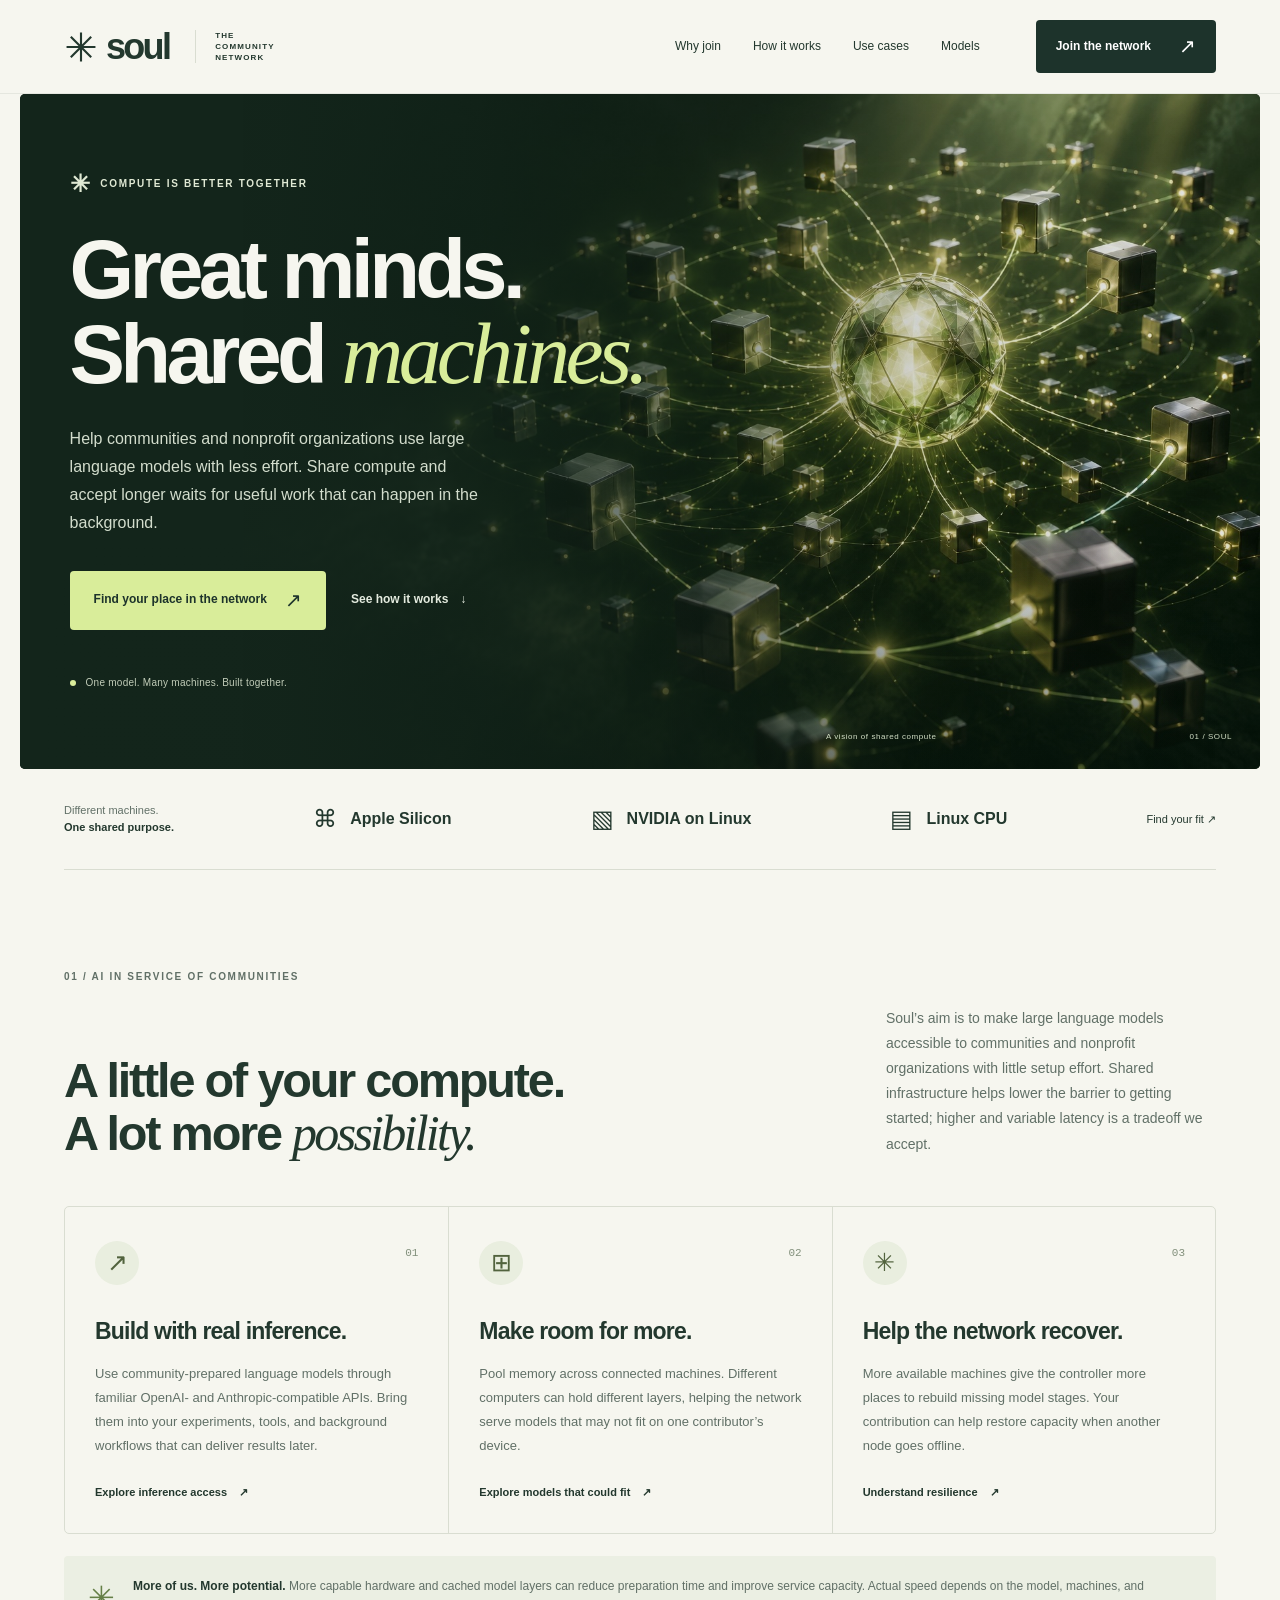
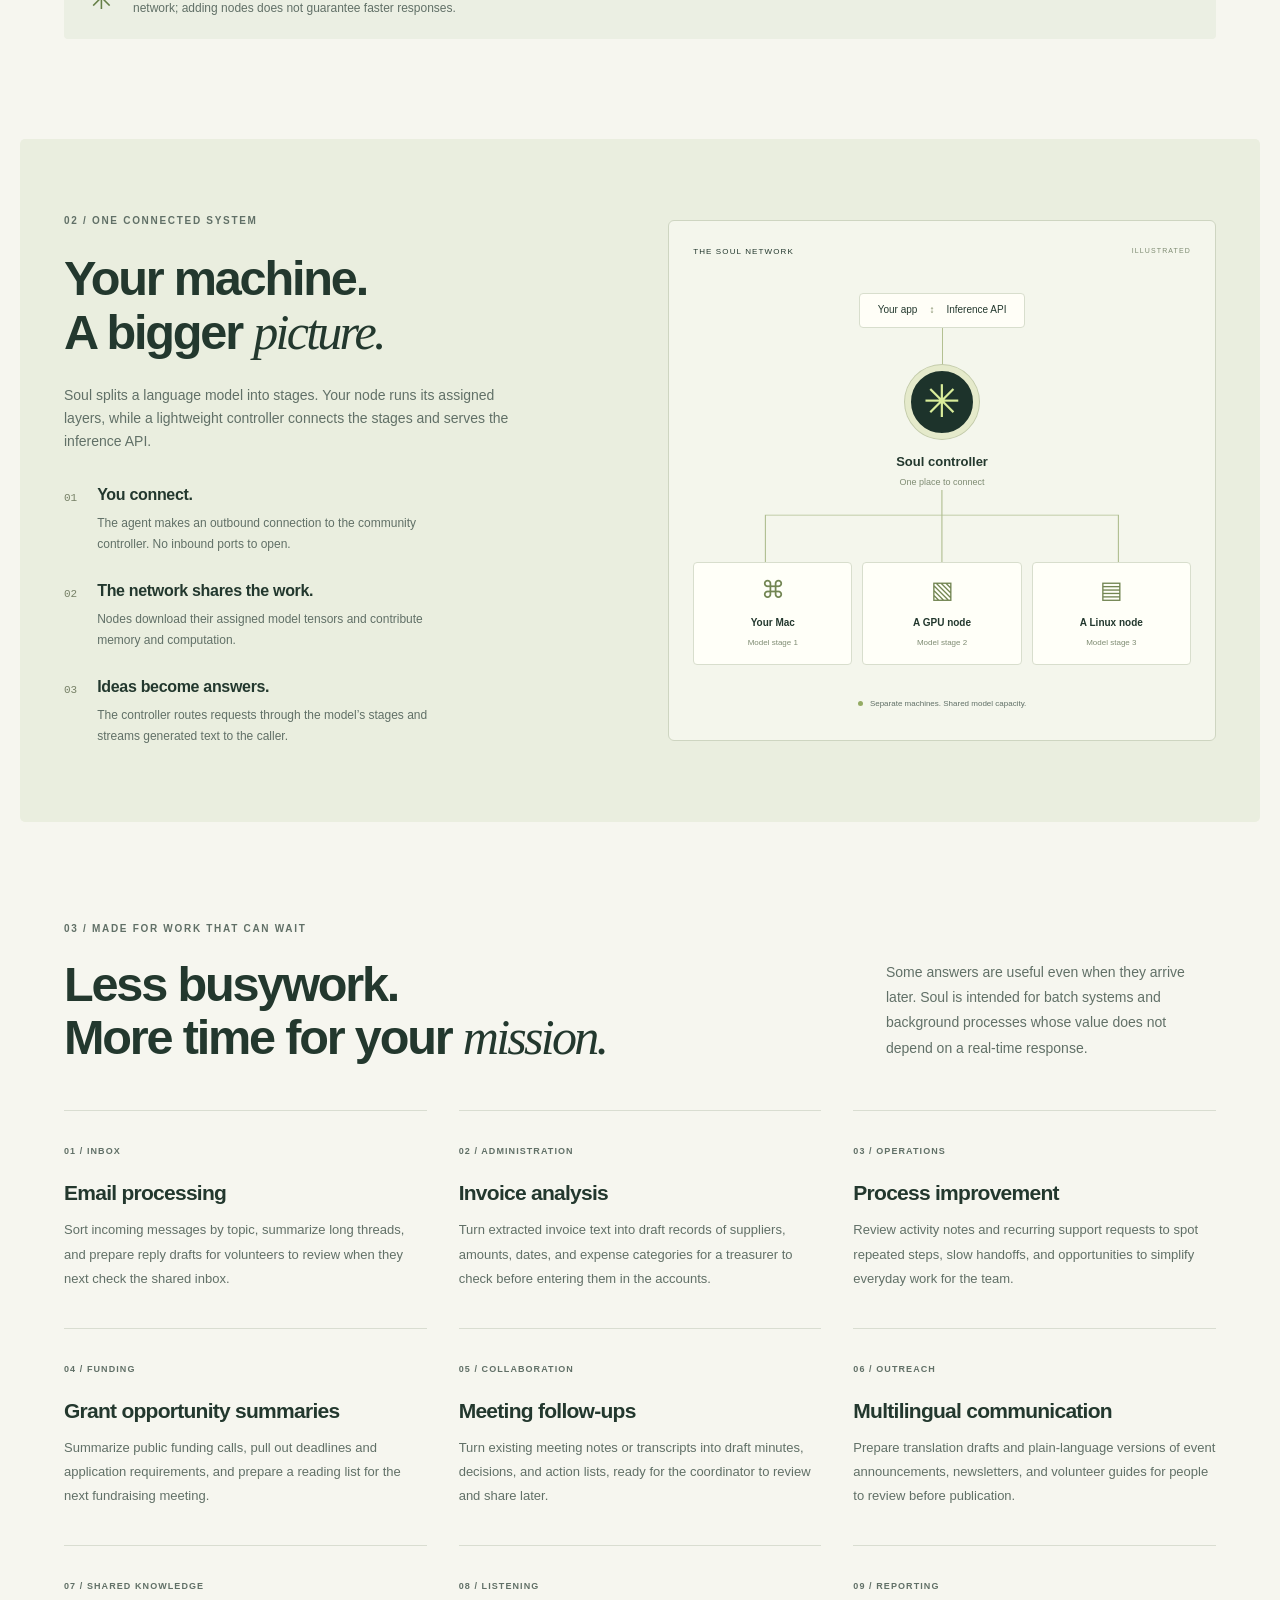
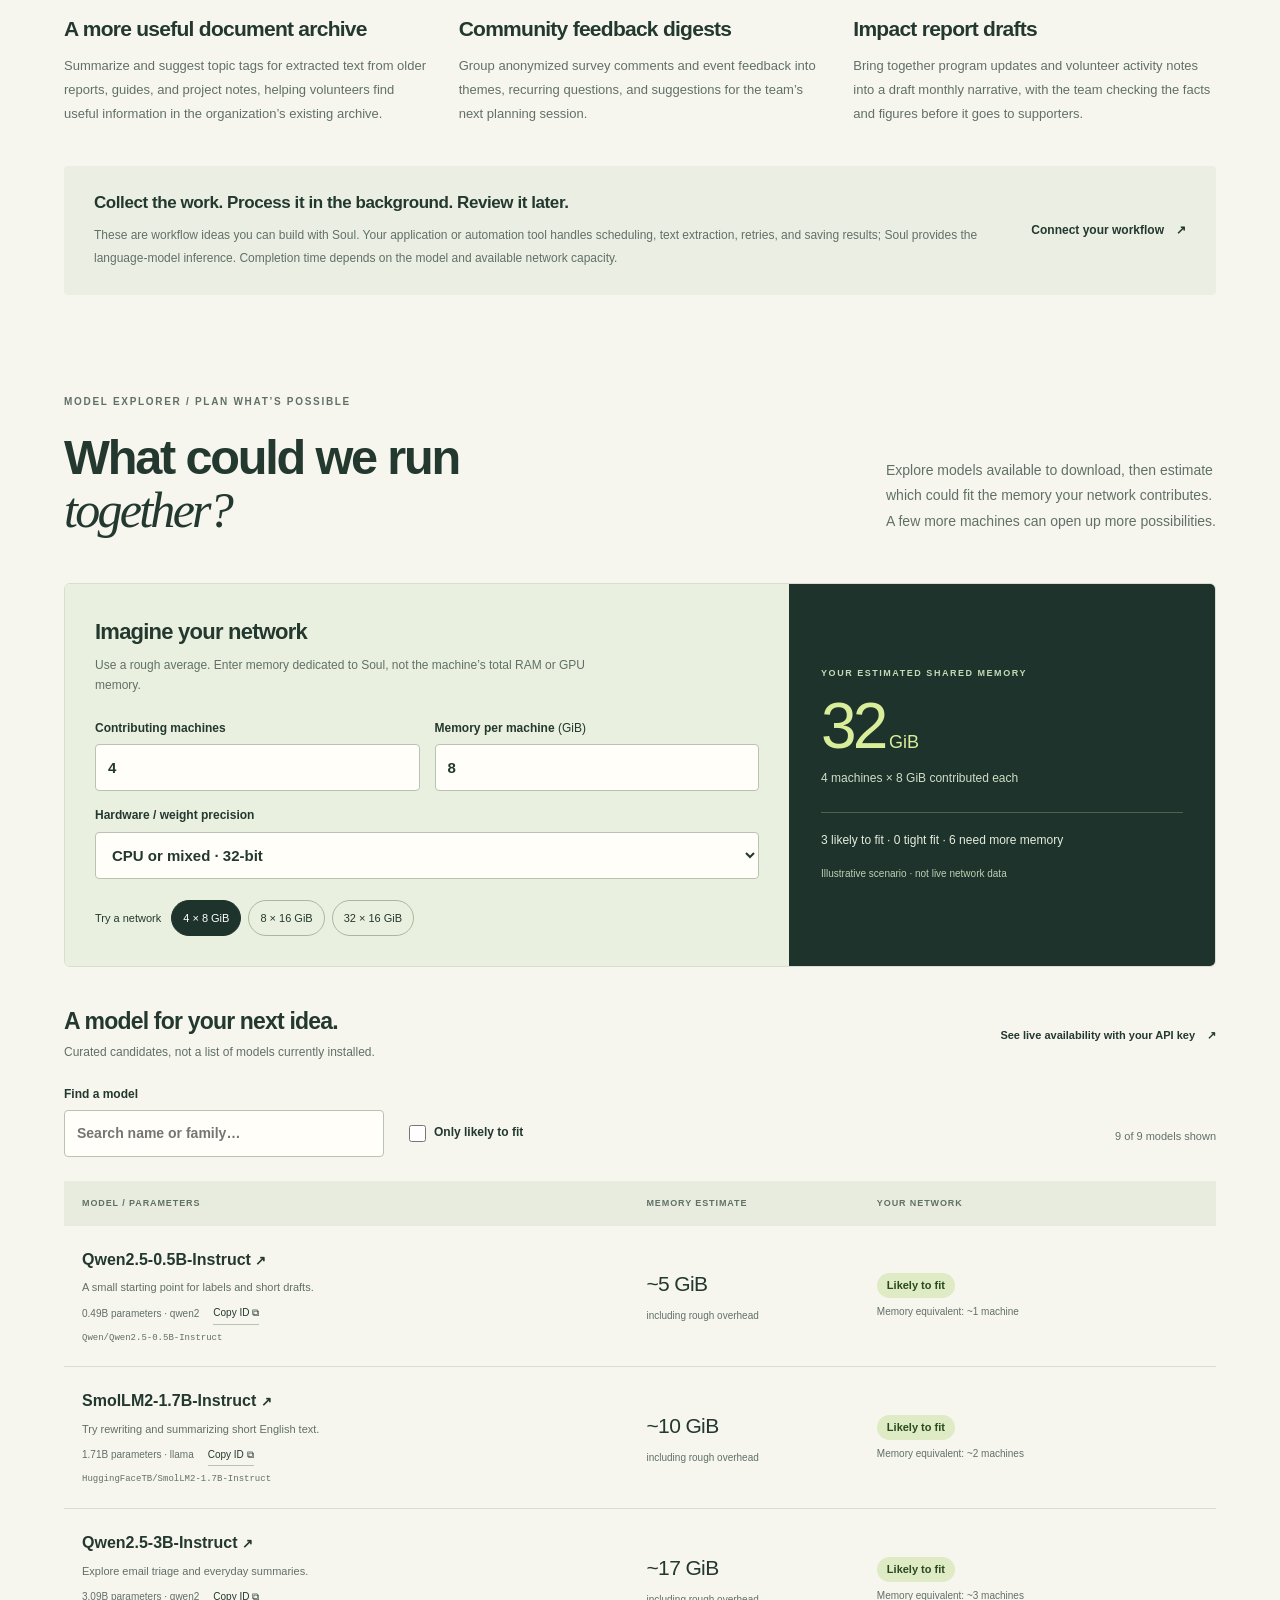
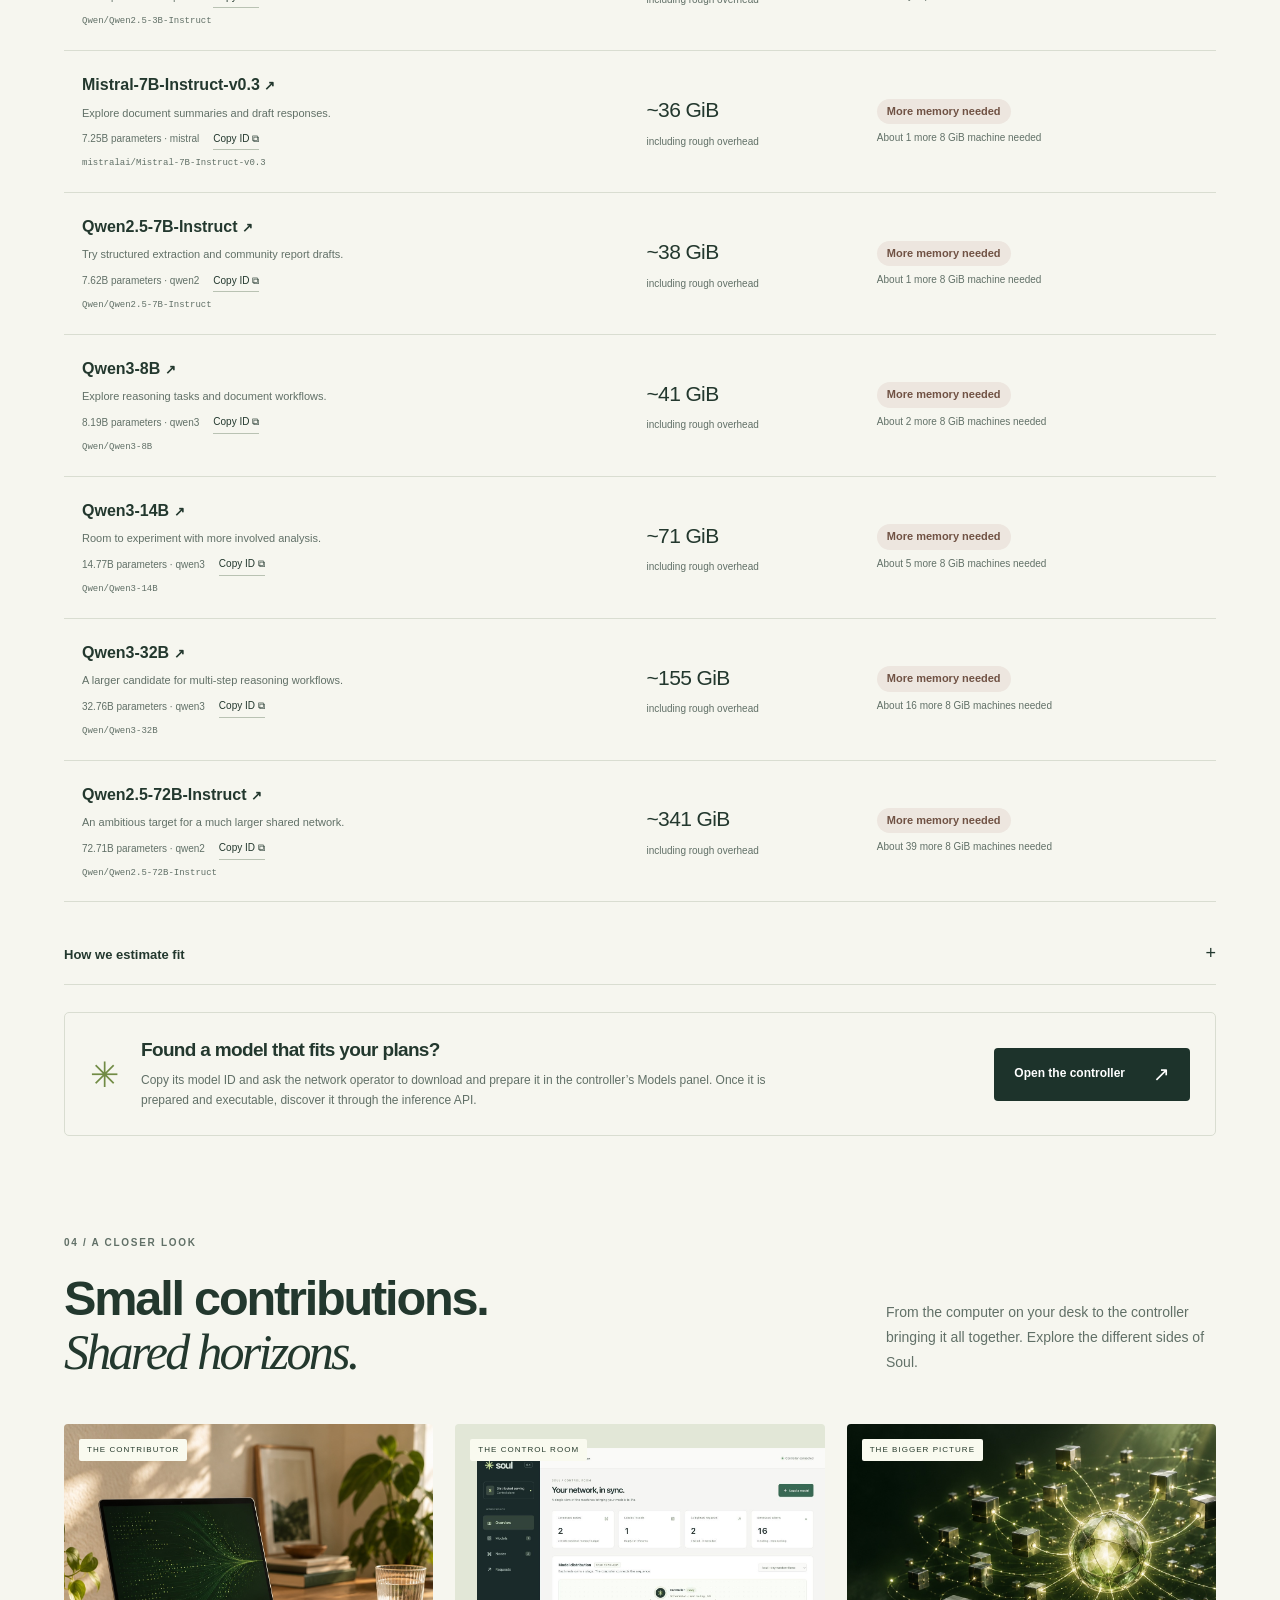
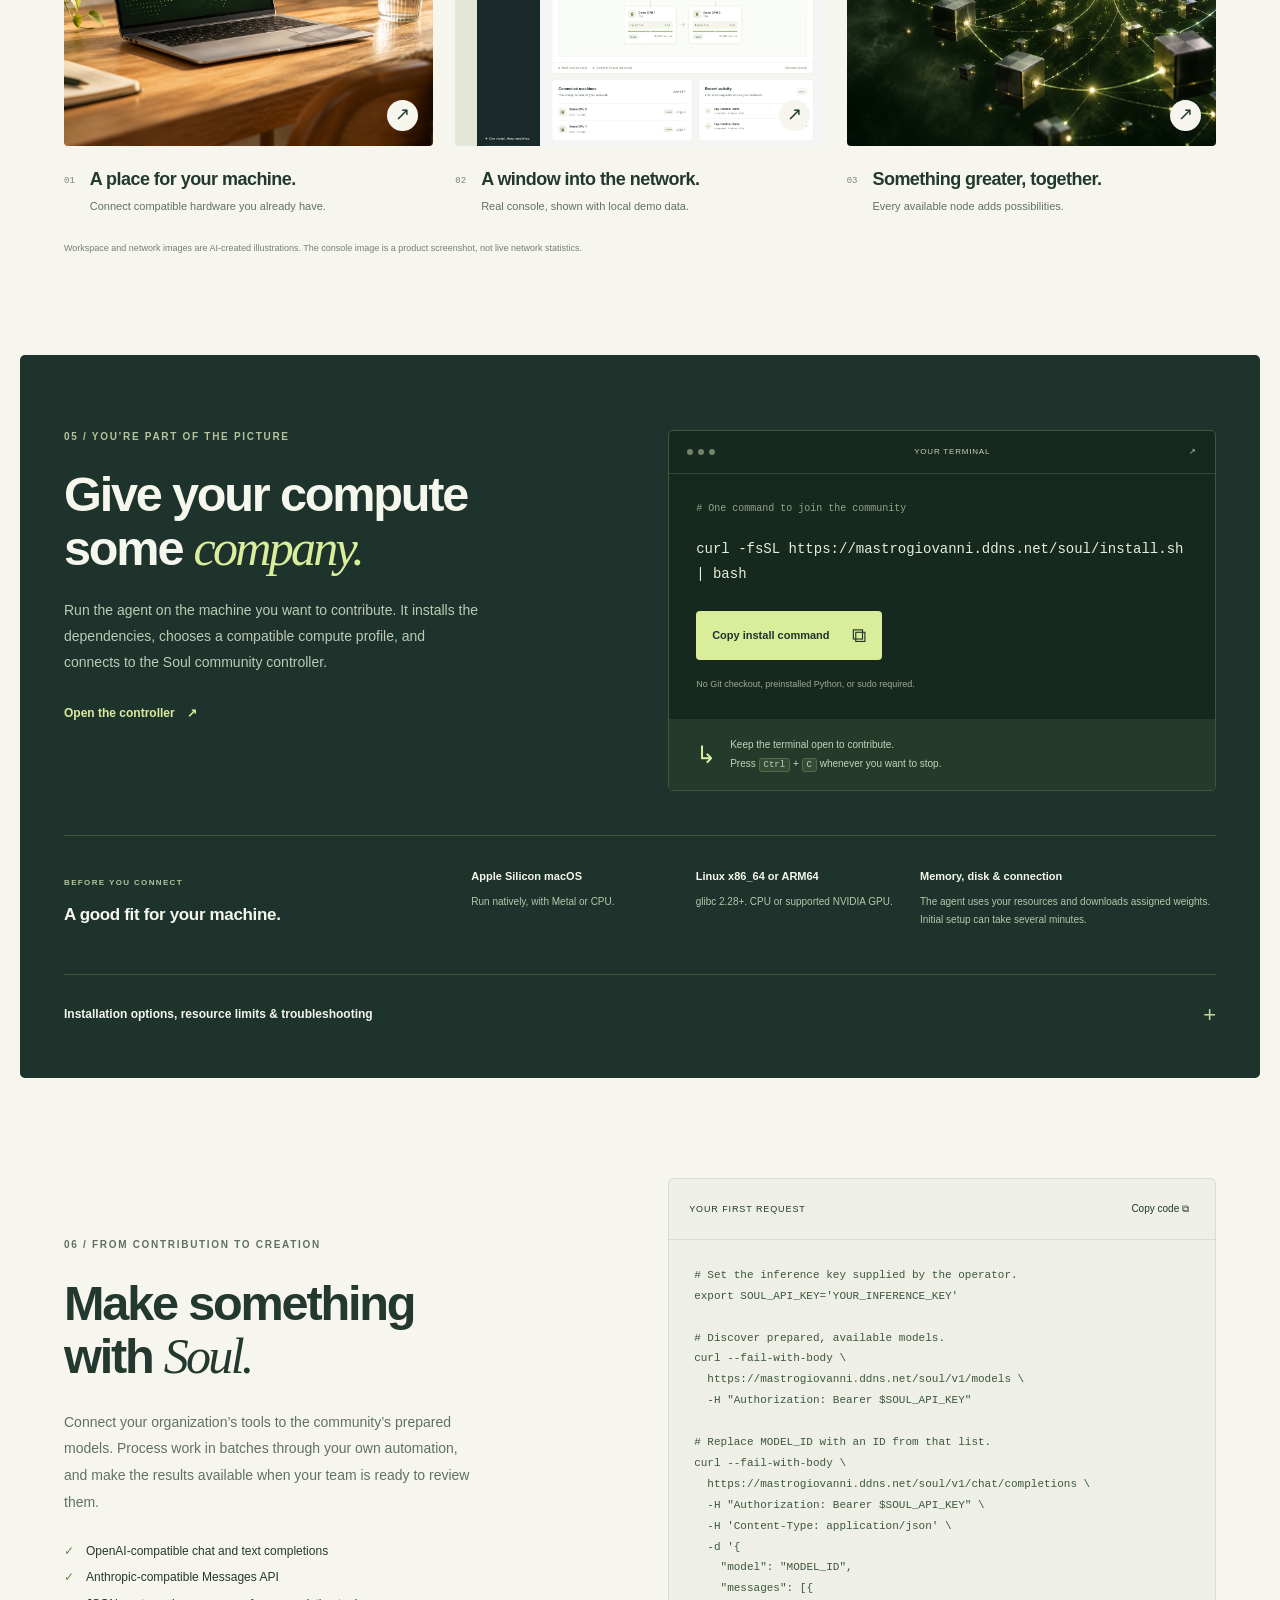
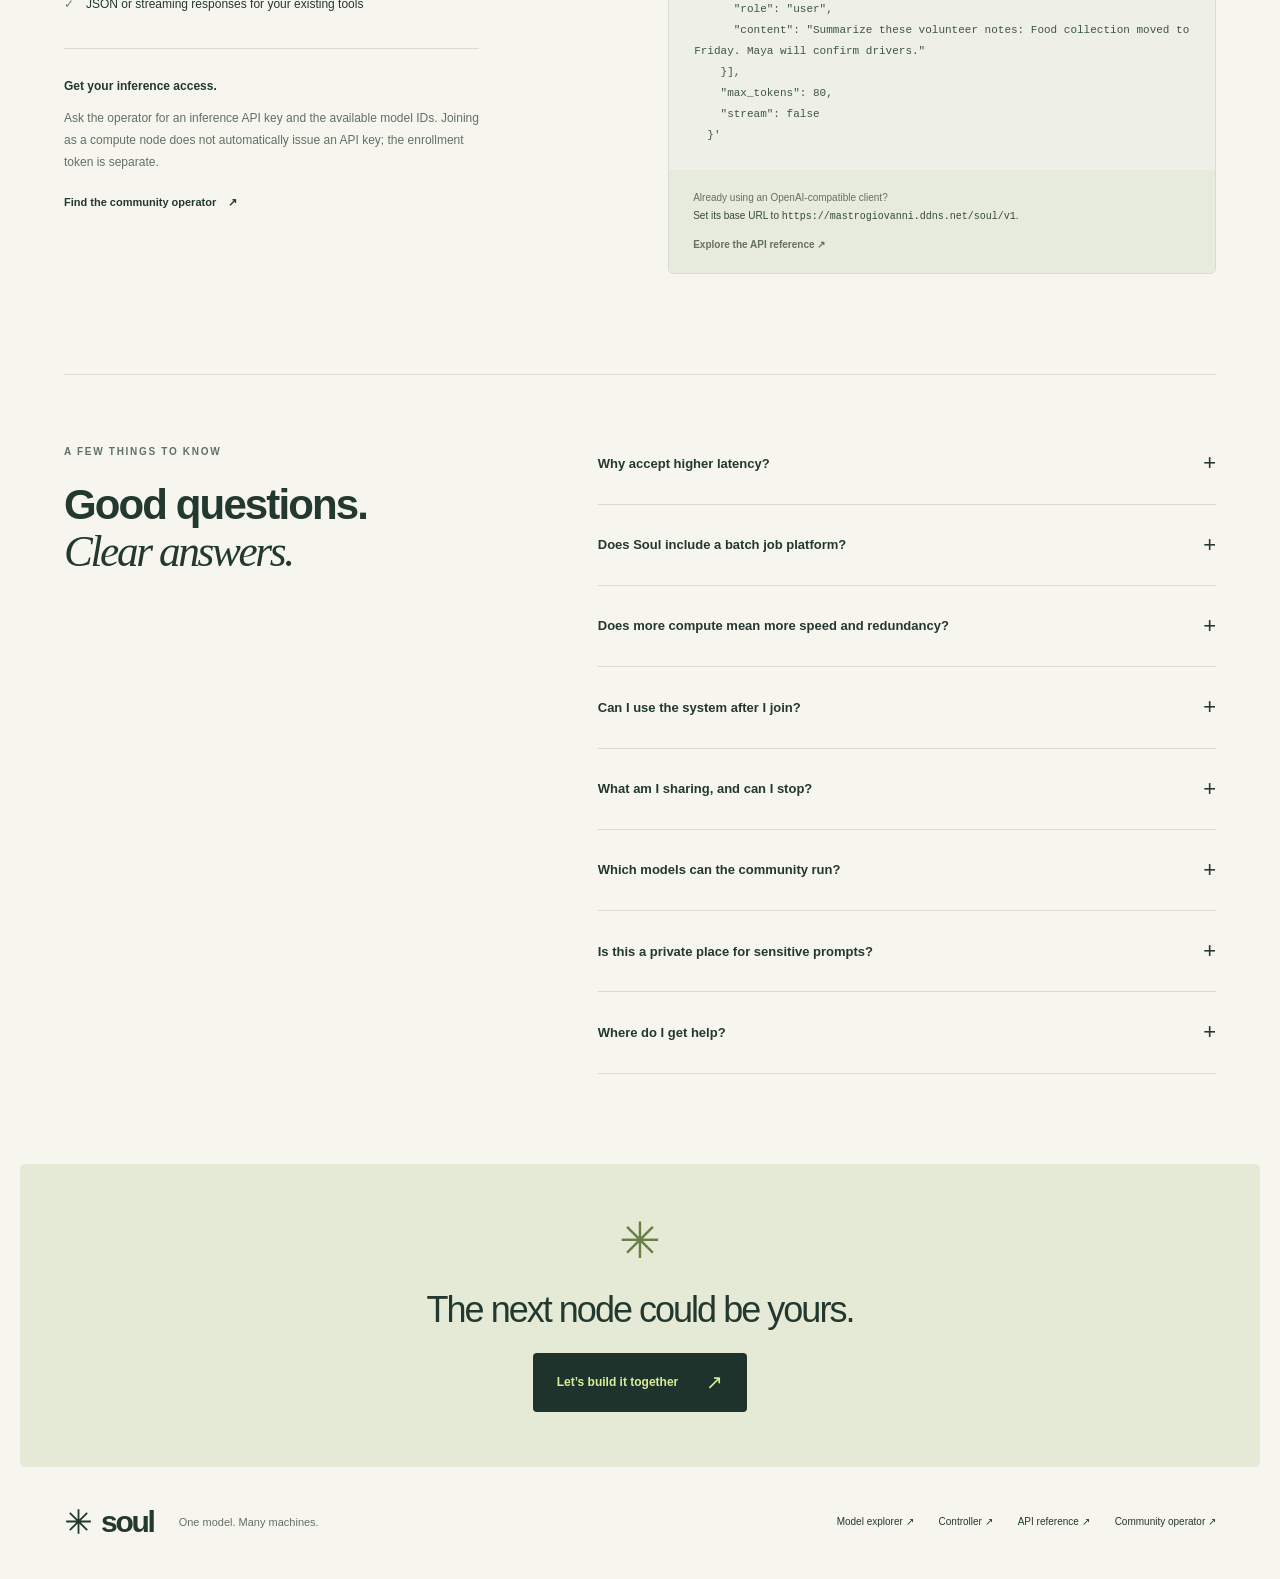
==== commit 7c8e6859: "Add model catalog and simple network capacity estimates" ====
--- a/site/index.html
+++ b/site/index.html
@@ -28,8 +28,9 @@
     />
     <meta name="twitter:card" content="summary_large_image" />
     <link rel="icon" href="assets/favicon.svg" type="image/svg+xml" />
-    <link rel="stylesheet" href="styles.css" />
-    <script src="app.js" defer></script>
+    <link rel="stylesheet" href="styles.css?v=20261007-models" />
+    <script src="app.js?v=20261007-models" defer></script>
+    <script type="module" src="model-explorer.js?v=20261007-models"></script>
     <title>Soul — Great minds. Shared machines.</title>
   </head>
   <body>
@@ -42,7 +43,7 @@
       >
       <nav aria-label="Main navigation">
         <a href="#network">Why join</a><a href="#how-it-works">How it works</a
-        ><a href="#use-cases">Use cases</a><a href="#inference">Use Soul</a>
+        ><a href="#use-cases">Use cases</a><a href="#models">Models</a>
       </nav>
       <a class="button button-small" href="#join"
         >Join the network <span aria-hidden="true">↗</span></a
@@ -138,8 +139,8 @@
               hold different layers, helping the network serve models that may
               not fit on one contributor’s device.
             </p>
-            <a href="#how-it-works"
-              >Meet the network <span aria-hidden="true">↗</span></a
+            <a href="#models"
+              >Explore models that could fit <span aria-hidden="true">↗</span></a
             >
           </article>
           <article class="benefit">
@@ -370,6 +371,201 @@
           <a class="text-link" href="#inference">
             Connect your workflow <span aria-hidden="true">↗</span>
           </a>
+        </aside>
+      </section>
+
+      <section class="section models-section" id="models" aria-labelledby="models-title">
+        <div class="section-heading">
+          <p class="eyebrow">MODEL EXPLORER / PLAN WHAT’S POSSIBLE</p>
+          <div class="heading-row">
+            <h2 id="models-title">What could we run<br /><em>together?</em></h2>
+            <p>Explore models available to download, then estimate which could fit
+              the memory your network contributes. A few more machines can open
+              up more possibilities.</p>
+          </div>
+        </div>
+        <div class="model-planner">
+          <form id="network-estimate" class="network-estimate" aria-describedby="estimate-help">
+            <fieldset disabled>
+              <legend>Imagine your network</legend>
+              <p id="estimate-help">Use a rough average. Enter memory dedicated to Soul,
+                not the machine’s total RAM or GPU memory.</p>
+              <div class="network-inputs">
+                <label for="network-machines">Contributing machines
+                  <input id="network-machines" type="number" min="0" max="1000" step="1" value="4" required inputmode="numeric" />
+                </label>
+                <label for="network-memory">Memory per machine <span>(GiB)</span>
+                  <input id="network-memory" type="number" min="1" max="1024" step="0.25" value="8" required inputmode="decimal" />
+                </label>
+                <label for="network-precision">Hardware / weight precision
+                  <select id="network-precision">
+                    <option value="4">CPU or mixed · 32-bit</option>
+                    <option value="2">GPU / Apple Metal · 16-bit</option>
+                  </select>
+                </label>
+              </div>
+              <div class="network-presets" aria-label="Example networks">
+                <span>Try a network</span>
+                <button type="button" data-network-preset data-machines="4" data-memory="8" aria-pressed="true">4 × 8 GiB</button>
+                <button type="button" data-network-preset data-machines="8" data-memory="16" aria-pressed="false">8 × 16 GiB</button>
+                <button type="button" data-network-preset data-machines="32" data-memory="16" aria-pressed="false">32 × 16 GiB</button>
+              </div>
+              <p id="estimate-error" class="estimate-error" role="status" hidden>Enter 0–1,000 whole machines and 1–1,024 GiB per machine, in steps of 0.25 GiB.</p>
+            </fieldset>
+          </form>
+          <div class="network-total" aria-live="polite" aria-atomic="true">
+            <p class="eyebrow">YOUR ESTIMATED SHARED MEMORY</p>
+            <p class="capacity-number"><strong id="network-capacity">—</strong> <span>GiB</span></p>
+            <p id="capacity-description">Enable JavaScript to calculate an estimate.</p>
+            <p id="fit-summary">Compare one model at a time.</p>
+            <span class="scenario-label">Illustrative scenario · not live network data</span>
+          </div>
+        </div>
+        <noscript><p class="model-notice">The catalog below works without JavaScript. Enable JavaScript for the local memory calculator and filters.</p></noscript>
+        <div class="model-catalog-heading">
+          <div><h3>A model for your next idea.</h3><p>Curated candidates, not a list of models currently installed.</p></div>
+          <a class="text-link" href="#inference">See live availability with your API key <span aria-hidden="true">↗</span></a>
+        </div>
+        <div class="model-filters">
+          <label for="model-search">Find a model
+            <input id="model-search" type="search" placeholder="Search name or family…" disabled />
+          </label>
+          <label class="model-fit-toggle"><input type="checkbox" id="model-fit-only" disabled /> Only likely to fit</label>
+          <p id="model-result-count" role="status">9 models in the catalog</p>
+        </div>
+        <table class="model-table" role="table" aria-label="Downloadable model candidates and estimated memory fit" aria-describedby="model-estimate-note">
+          <thead role="rowgroup"><tr role="row"><th role="columnheader" scope="col">MODEL / PARAMETERS</th><th role="columnheader" scope="col">MEMORY ESTIMATE</th><th role="columnheader" scope="col">YOUR NETWORK</th></tr></thead>
+          <tbody role="rowgroup">
+              <tr role="row" data-model="Qwen/Qwen2.5-0.5B-Instruct" data-parameters="494032768" data-architecture="qwen2" data-revision="7ae557604adf67be50417f59c2c2f167def9a775">
+                <td role="cell" class="model-identity">
+                  <a class="model-name" href="https://huggingface.co/Qwen/Qwen2.5-0.5B-Instruct">Qwen2.5-0.5B-Instruct <span aria-hidden="true">↗</span></a>
+                  <p>A small starting point for labels and short drafts.</p>
+                  <div class="model-meta"><span>0.49B parameters · qwen2</span>
+                    <button class="model-copy" data-copy="model-id-0" data-copy-message="Model ID copied. Share it with your network operator." aria-label="Copy model ID for Qwen2.5-0.5B-Instruct">Copy ID ⧉</button></div>
+                  <code class="model-id" id="model-id-0">Qwen/Qwen2.5-0.5B-Instruct</code>
+                </td>
+                <td role="cell"><span class="cell-label" aria-hidden="true">Memory estimate</span><strong class="model-memory">—</strong><span class="memory-note">including rough overhead</span></td>
+                <td role="cell"><span class="cell-label" aria-hidden="true">Your network</span><span class="fit-status" data-fit="unknown">Enable estimates</span><span class="fit-detail">Use the calculator above.</span></td>
+              </tr>
+              <tr role="row" data-model="HuggingFaceTB/SmolLM2-1.7B-Instruct" data-parameters="1711376384" data-architecture="llama" data-revision="31b70e2e869a7173562077fd711b654946d38674">
+                <td role="cell" class="model-identity">
+                  <a class="model-name" href="https://huggingface.co/HuggingFaceTB/SmolLM2-1.7B-Instruct">SmolLM2-1.7B-Instruct <span aria-hidden="true">↗</span></a>
+                  <p>Try rewriting and summarizing short English text.</p>
+                  <div class="model-meta"><span>1.71B parameters · llama</span>
+                    <button class="model-copy" data-copy="model-id-1" data-copy-message="Model ID copied. Share it with your network operator." aria-label="Copy model ID for SmolLM2-1.7B-Instruct">Copy ID ⧉</button></div>
+                  <code class="model-id" id="model-id-1">HuggingFaceTB/SmolLM2-1.7B-Instruct</code>
+                </td>
+                <td role="cell"><span class="cell-label" aria-hidden="true">Memory estimate</span><strong class="model-memory">—</strong><span class="memory-note">including rough overhead</span></td>
+                <td role="cell"><span class="cell-label" aria-hidden="true">Your network</span><span class="fit-status" data-fit="unknown">Enable estimates</span><span class="fit-detail">Use the calculator above.</span></td>
+              </tr>
+              <tr role="row" data-model="Qwen/Qwen2.5-3B-Instruct" data-parameters="3085938688" data-architecture="qwen2" data-revision="aa8e72537993ba99e69dfaafa59ed015b17504d1">
+                <td role="cell" class="model-identity">
+                  <a class="model-name" href="https://huggingface.co/Qwen/Qwen2.5-3B-Instruct">Qwen2.5-3B-Instruct <span aria-hidden="true">↗</span></a>
+                  <p>Explore email triage and everyday summaries.</p>
+                  <div class="model-meta"><span>3.09B parameters · qwen2</span>
+                    <button class="model-copy" data-copy="model-id-2" data-copy-message="Model ID copied. Share it with your network operator." aria-label="Copy model ID for Qwen2.5-3B-Instruct">Copy ID ⧉</button></div>
+                  <code class="model-id" id="model-id-2">Qwen/Qwen2.5-3B-Instruct</code>
+                </td>
+                <td role="cell"><span class="cell-label" aria-hidden="true">Memory estimate</span><strong class="model-memory">—</strong><span class="memory-note">including rough overhead</span></td>
+                <td role="cell"><span class="cell-label" aria-hidden="true">Your network</span><span class="fit-status" data-fit="unknown">Enable estimates</span><span class="fit-detail">Use the calculator above.</span></td>
+              </tr>
+              <tr role="row" data-model="mistralai/Mistral-7B-Instruct-v0.3" data-parameters="7248023552" data-architecture="mistral" data-revision="c170c708c41dac9275d15a8fff4eca08d52bab71">
+                <td role="cell" class="model-identity">
+                  <a class="model-name" href="https://huggingface.co/mistralai/Mistral-7B-Instruct-v0.3">Mistral-7B-Instruct-v0.3 <span aria-hidden="true">↗</span></a>
+                  <p>Explore document summaries and draft responses.</p>
+                  <div class="model-meta"><span>7.25B parameters · mistral</span>
+                    <button class="model-copy" data-copy="model-id-3" data-copy-message="Model ID copied. Share it with your network operator." aria-label="Copy model ID for Mistral-7B-Instruct-v0.3">Copy ID ⧉</button></div>
+                  <code class="model-id" id="model-id-3">mistralai/Mistral-7B-Instruct-v0.3</code>
+                </td>
+                <td role="cell"><span class="cell-label" aria-hidden="true">Memory estimate</span><strong class="model-memory">—</strong><span class="memory-note">including rough overhead</span></td>
+                <td role="cell"><span class="cell-label" aria-hidden="true">Your network</span><span class="fit-status" data-fit="unknown">Enable estimates</span><span class="fit-detail">Use the calculator above.</span></td>
+              </tr>
+              <tr role="row" data-model="Qwen/Qwen2.5-7B-Instruct" data-parameters="7615616512" data-architecture="qwen2" data-revision="a09a35458c702b33eeacc393d103063234e8bc28">
+                <td role="cell" class="model-identity">
+                  <a class="model-name" href="https://huggingface.co/Qwen/Qwen2.5-7B-Instruct">Qwen2.5-7B-Instruct <span aria-hidden="true">↗</span></a>
+                  <p>Try structured extraction and community report drafts.</p>
+                  <div class="model-meta"><span>7.62B parameters · qwen2</span>
+                    <button class="model-copy" data-copy="model-id-4" data-copy-message="Model ID copied. Share it with your network operator." aria-label="Copy model ID for Qwen2.5-7B-Instruct">Copy ID ⧉</button></div>
+                  <code class="model-id" id="model-id-4">Qwen/Qwen2.5-7B-Instruct</code>
+                </td>
+                <td role="cell"><span class="cell-label" aria-hidden="true">Memory estimate</span><strong class="model-memory">—</strong><span class="memory-note">including rough overhead</span></td>
+                <td role="cell"><span class="cell-label" aria-hidden="true">Your network</span><span class="fit-status" data-fit="unknown">Enable estimates</span><span class="fit-detail">Use the calculator above.</span></td>
+              </tr>
+              <tr role="row" data-model="Qwen/Qwen3-8B" data-parameters="8190735360" data-architecture="qwen3" data-revision="b968826d9c46dd6066d109eabc6255188de91218">
+                <td role="cell" class="model-identity">
+                  <a class="model-name" href="https://huggingface.co/Qwen/Qwen3-8B">Qwen3-8B <span aria-hidden="true">↗</span></a>
+                  <p>Explore reasoning tasks and document workflows.</p>
+                  <div class="model-meta"><span>8.19B parameters · qwen3</span>
+                    <button class="model-copy" data-copy="model-id-5" data-copy-message="Model ID copied. Share it with your network operator." aria-label="Copy model ID for Qwen3-8B">Copy ID ⧉</button></div>
+                  <code class="model-id" id="model-id-5">Qwen/Qwen3-8B</code>
+                </td>
+                <td role="cell"><span class="cell-label" aria-hidden="true">Memory estimate</span><strong class="model-memory">—</strong><span class="memory-note">including rough overhead</span></td>
+                <td role="cell"><span class="cell-label" aria-hidden="true">Your network</span><span class="fit-status" data-fit="unknown">Enable estimates</span><span class="fit-detail">Use the calculator above.</span></td>
+              </tr>
+              <tr role="row" data-model="Qwen/Qwen3-14B" data-parameters="14768307200" data-architecture="qwen3" data-revision="40c069824f4251a91eefaf281ebe4c544efd3e18">
+                <td role="cell" class="model-identity">
+                  <a class="model-name" href="https://huggingface.co/Qwen/Qwen3-14B">Qwen3-14B <span aria-hidden="true">↗</span></a>
+                  <p>Room to experiment with more involved analysis.</p>
+                  <div class="model-meta"><span>14.77B parameters · qwen3</span>
+                    <button class="model-copy" data-copy="model-id-6" data-copy-message="Model ID copied. Share it with your network operator." aria-label="Copy model ID for Qwen3-14B">Copy ID ⧉</button></div>
+                  <code class="model-id" id="model-id-6">Qwen/Qwen3-14B</code>
+                </td>
+                <td role="cell"><span class="cell-label" aria-hidden="true">Memory estimate</span><strong class="model-memory">—</strong><span class="memory-note">including rough overhead</span></td>
+                <td role="cell"><span class="cell-label" aria-hidden="true">Your network</span><span class="fit-status" data-fit="unknown">Enable estimates</span><span class="fit-detail">Use the calculator above.</span></td>
+              </tr>
+              <tr role="row" data-model="Qwen/Qwen3-32B" data-parameters="32762123264" data-architecture="qwen3" data-revision="9216db5781bf21249d130ec9da846c4624c16137">
+                <td role="cell" class="model-identity">
+                  <a class="model-name" href="https://huggingface.co/Qwen/Qwen3-32B">Qwen3-32B <span aria-hidden="true">↗</span></a>
+                  <p>A larger candidate for multi-step reasoning workflows.</p>
+                  <div class="model-meta"><span>32.76B parameters · qwen3</span>
+                    <button class="model-copy" data-copy="model-id-7" data-copy-message="Model ID copied. Share it with your network operator." aria-label="Copy model ID for Qwen3-32B">Copy ID ⧉</button></div>
+                  <code class="model-id" id="model-id-7">Qwen/Qwen3-32B</code>
+                </td>
+                <td role="cell"><span class="cell-label" aria-hidden="true">Memory estimate</span><strong class="model-memory">—</strong><span class="memory-note">including rough overhead</span></td>
+                <td role="cell"><span class="cell-label" aria-hidden="true">Your network</span><span class="fit-status" data-fit="unknown">Enable estimates</span><span class="fit-detail">Use the calculator above.</span></td>
+              </tr>
+              <tr role="row" data-model="Qwen/Qwen2.5-72B-Instruct" data-parameters="72706203648" data-architecture="qwen2" data-revision="495f39366efef23836d0cfae4fbe635880d2be31">
+                <td role="cell" class="model-identity">
+                  <a class="model-name" href="https://huggingface.co/Qwen/Qwen2.5-72B-Instruct">Qwen2.5-72B-Instruct <span aria-hidden="true">↗</span></a>
+                  <p>An ambitious target for a much larger shared network.</p>
+                  <div class="model-meta"><span>72.71B parameters · qwen2</span>
+                    <button class="model-copy" data-copy="model-id-8" data-copy-message="Model ID copied. Share it with your network operator." aria-label="Copy model ID for Qwen2.5-72B-Instruct">Copy ID ⧉</button></div>
+                  <code class="model-id" id="model-id-8">Qwen/Qwen2.5-72B-Instruct</code>
+                </td>
+                <td role="cell"><span class="cell-label" aria-hidden="true">Memory estimate</span><strong class="model-memory">—</strong><span class="memory-note">including rough overhead</span></td>
+                <td role="cell"><span class="cell-label" aria-hidden="true">Your network</span><span class="fit-status" data-fit="unknown">Enable estimates</span><span class="fit-detail">Use the calculator above.</span></td>
+              </tr>
+          </tbody>
+        </table>
+        <div class="model-empty-state">
+          <p id="model-empty" hidden>No models match these filters. Try a different search or a larger network estimate.</p>
+          <button type="button" id="model-filter-reset" class="text-link" hidden>Clear filters ↗</button>
+        </div>
+        <details class="model-method" id="model-estimate-note">
+          <summary>How we estimate fit <span aria-hidden="true">+</span></summary>
+          <div>
+            <p><strong>Simple sizing, no benchmarks.</strong> Shared capacity is machines × contributed memory.
+              Model memory is parameter count × 4 bytes for CPU/mixed or × 2 bytes for GPU/Metal,
+              converted to GiB, plus 25% and 2 GiB for rough overhead, rounded up.
+              “Likely to fit” means at least 10% spare capacity above that estimate; “Tight fit” means less.</p>
+            <p>We assume one model at a time and similarly sized machines. CPU/mixed uses a conservative
+              32-bit estimate; GPU/Metal assumes all participating nodes use 16-bit weights.
+              These are unquantized, dense text models using Soul’s Llama, Mistral, Qwen2, or Qwen3 adapters.
+              Quantized, mixture-of-experts, and multimodal variants are outside this catalog.</p>
+            <p>Total memory is only a first check. A model still needs to fit across individual machines,
+              with room for its layers, context cache, and runtime. Disk space, node availability, and
+              connections also matter. More memory does not predict response speed or guarantee installation.</p>
+            <p>Model names and parameter counts were checked against the publishers’ Hugging Face metadata
+              on 7 October 2026. Follow each model link for its model card and license. These examples
+              are a curated selection, not every supported model or a performance recommendation.</p>
+          </div>
+        </details>
+        <aside class="model-next-step">
+          <span class="little-star" aria-hidden="true">✳</span>
+          <div><h3>Found a model that fits your plans?</h3>
+            <p>Copy its model ID and ask the network operator to download and prepare it in the controller’s
+              Models panel. Once it is prepared and executable, discover it through the inference API.</p></div>
+          <a class="button button-small" href="https://mastrogiovanni.ddns.net/soul/">Open the controller <span aria-hidden="true">↗</span></a>
         </aside>
       </section>
 
@@ -482,10 +678,6 @@
             ><span aria-hidden="true">↗</span>
           </div>
           <div class="terminal-body">
-            <div class="installer-status">
-              <strong>Installer rollout pending</strong>
-              <p>Checked 7 October 2026: the controller is online, but its installer is not available yet. The command below will work after the operator deploys the installer update.</p>
-            </div>
             <p class="terminal-comment"># One command to join the community</p>
             <pre><code id="install-command">curl -fsSL https://mastrogiovanni.ddns.net/soul/install.sh | bash</code></pre>
             <button
@@ -751,6 +943,7 @@
               depends on administrator preparation, model permissions, and
               network capacity. It does not provide proprietary OpenAI or
               Anthropic models; its APIs use compatible request formats.
+              <a href="#models">Browse model candidates and estimate their memory needs.</a>
             </p>
           </details>
           <details>
@@ -801,6 +994,7 @@
       >
       <p>One model. Many machines.</p>
       <div>
+        <a href="#models">Model explorer ↗</a>
         <a href="https://mastrogiovanni.ddns.net/soul/">Controller ↗</a
         ><a href="https://mastrogiovanni.ddns.net/soul/docs">API reference ↗</a
         ><a href="https://github.com/mastrogiovanni">Community operator ↗</a>
--- a/site/styles.css
+++ b/site/styles.css
@@ -762,15 +762,6 @@
   color: #93a488;
   font: 10px/1.6 monospace;
 }
-.installer-status {
-  padding: 13px 15px;
-  margin-bottom: 22px;
-  border: 1px solid #69734d;
-  border-radius: 4px;
-  background: #303f29;
-}
-.installer-status strong { font-size: 11px; color: #e1ecb9; }
-.installer-status p { font-size: 10px; color: #c5d1b3; line-height: 1.8; margin-top: 5px; }
 .terminal-body pre {
   margin: 20px 0 24px;
   color: #e6efda;
@@ -1709,3 +1700,143 @@
     transform: none;
   }
 }
+
+/* Model catalog: a local planning tool, with no controller credentials. */
+[hidden] { display: none !important; }
+.models-section { padding-bottom: 0; }
+.models-section input, .models-section select {
+  font: inherit;
+  color: var(--ink);
+  border: 1px solid #b9c2b3;
+  border-radius: 4px;
+  background: #fffef8;
+  min-height: 47px;
+  padding: 10px 12px;
+  min-width: 0;
+  width: 100%;
+}
+.models-section input:focus-visible, .models-section select:focus-visible {
+  outline: 3px solid #72883d;
+  outline-offset: 3px;
+}
+.model-planner {
+  display: grid;
+  grid-template-columns: 1.7fr 1fr;
+  border: 1px solid var(--line);
+  border-radius: 6px;
+  overflow: hidden;
+}
+.network-estimate { padding: 30px; background: #eaf0df; }
+.network-estimate fieldset { border: 0; margin: 0; padding: 0; min-width: 0; }
+.network-estimate legend { font-size: 22px; font-weight: 550; letter-spacing: -0.035em; padding: 0; }
+#estimate-help { font-size: 12px; max-width: 510px; margin: 6px 0 23px; }
+.network-inputs { display: grid; grid-template-columns: 1fr 1fr; gap: 15px; }
+.network-inputs label:last-child { grid-column: 1 / -1; }
+.network-inputs label, .model-filters > label { font-size: 12px; font-weight: 600; }
+.network-inputs label > span { font-weight: 400; }
+.network-inputs input, .network-inputs select { display: block; margin-top: 6px; font-size: 15px; }
+.network-presets { display: flex; gap: 7px; align-items: center; flex-wrap: wrap; margin-top: 21px; }
+.network-presets > span { font-size: 11px; margin-right: 3px; }
+.network-presets button {
+  background: transparent;
+  border: 1px solid #aab79b;
+  border-radius: 30px;
+  padding: 6px 11px;
+  min-height: 36px;
+  font-size: 11px;
+  color: var(--ink);
+}
+.network-presets button[aria-pressed="true"] { background: var(--forest); border-color: var(--forest); color: white; }
+.network-presets button:hover { box-shadow: 0 0 0 1px var(--forest); }
+.network-total { background: var(--forest); color: var(--paper); padding: 32px; display: flex; flex-direction: column; justify-content: center; }
+.network-total .eyebrow { color: #c5d9b5; font-size: 9px; }
+.capacity-number { color: var(--lime); margin: 8px 0 4px; line-height: 1.2; }
+.capacity-number strong { font-size: clamp(40px, 5vw, 72px); font-weight: 500; letter-spacing: -0.06em; overflow-wrap: anywhere; }
+.capacity-number > span { font-size: 18px; }
+#capacity-description { font-size: 12px; color: #d1dec7; }
+#fit-summary { color: #e5eddf; font-size: 12px; margin-top: 24px; padding-top: 18px; border-top: 1px solid #536348; }
+.scenario-label { font-size: 10px; color: #bfd0b3; margin-top: 15px; }
+.estimate-error { font-size: 12px; margin-top: 15px; color: #8d301d; }
+.model-notice { margin: 20px 0; font-size: 13px; }
+.model-catalog-heading { display: flex; align-items: center; justify-content: space-between; gap: 25px; margin: 40px 0 22px; }
+.model-catalog-heading p { font-size: 12px; margin-top: 6px; }
+.model-catalog-heading .text-link { font-size: 11px; }
+.model-filters { display: flex; align-items: flex-end; flex-wrap: wrap; gap: 18px 25px; margin-bottom: 24px; }
+.model-filters > label:first-child { width: min(100%, 320px); }
+.model-filters input[type="search"] { margin-top: 5px; font-size: 14px; }
+.model-filters .model-fit-toggle { display: flex; align-items: center; gap: 8px; min-height: 47px; }
+.model-fit-toggle input[type="checkbox"] { accent-color: var(--forest); width: 17px; height: 17px; min-height: 0; margin: 0; }
+#model-result-count { margin-left: auto; font-size: 11px; padding-bottom: 12px; }
+.model-table { width: 100%; border-collapse: collapse; text-align: left; table-layout: fixed; }
+.model-table th { font-size: 9px; letter-spacing: 0.1em; font-weight: 600; color: var(--muted); padding: 15px 18px; background: #e8ecdf; }
+.model-table th:first-child { width: 49%; }
+.model-table th:nth-child(2) { width: 20%; }
+.model-table td { padding: 21px 18px; border-bottom: 1px solid var(--line); vertical-align: middle; }
+.model-table tr:hover td { background: #eef1e5; }
+.model-name { font-size: 16px; font-weight: 600; line-height: 1.4; text-decoration: none; overflow-wrap: anywhere; }
+.model-name:hover { text-decoration: underline; }
+.model-name span { font-size: 13px; }
+.model-identity > p { font-size: 11px; margin: 5px 0 7px; }
+.model-meta { display: flex; flex-wrap: wrap; gap: 4px 14px; align-items: center; font-size: 10px; color: var(--muted); }
+.model-copy { background: transparent; color: var(--ink); font-size: 10px; border-bottom: 1px solid #b9c2b3; padding: 2px 0; }
+.model-copy:hover { border-color: var(--ink); }
+.model-id { display: block; font-size: 9px; margin-top: 6px; color: var(--muted); overflow-wrap: anywhere; }
+.model-memory { font-size: 21px; font-weight: 500; letter-spacing: -0.03em; white-space: nowrap; }
+.memory-note, .fit-detail { display: block; font-size: 10px; color: var(--muted); margin-top: 6px; }
+.fit-status { display: inline-block; border-radius: 30px; padding: 5px 10px; font-size: 11px; line-height: 1.4; font-weight: 600; background: #e8ecdf; color: var(--ink); }
+.fit-status[data-fit="likely"] { color: #29491e; background: #deebc5; }
+.fit-status[data-fit="tight"] { color: #775018; background: #f5e6c4; }
+.fit-status[data-fit="more-memory"] { color: #705244; background: #ede6df; }
+.cell-label { display: none; }
+.model-empty-state { text-align: center; }
+.model-empty-state p { padding: 30px 0 12px; font-size: 13px; }
+.model-empty-state button { background: transparent; color: var(--ink); padding: 12px; }
+.model-method { margin-top: 22px; font-size: 12px; }
+.model-method summary { cursor: pointer; display: flex; justify-content: space-between; padding: 15px 0; border-bottom: 1px solid var(--line); font-weight: 600; list-style: none; }
+.model-method summary::-webkit-details-marker { display: none; }
+.model-method summary > span { font-size: 18px; }
+.model-method[open] summary > span { transform: rotate(45deg); }
+.model-method > div { max-width: 900px; padding-top: 5px; }
+.model-method p { margin-top: 15px; }
+.model-method strong { color: var(--ink); }
+.model-next-step { display: flex; align-items: center; gap: 22px; border: 1px solid var(--line); border-radius: 5px; padding: 25px; margin-top: 27px; }
+.model-next-step > div { flex: 1; }
+.model-next-step h3 { font-size: 19px; }
+.model-next-step p { font-size: 12px; margin-top: 8px; max-width: 630px; }
+.model-next-step > .little-star { font-size: 35px; color: #718b45; }
+.model-next-step > a { flex: none; }
+@media (max-width: 1000px) {
+  .model-planner { grid-template-columns: 1.4fr 1fr; }
+  .network-estimate, .network-total { padding: 23px; }
+  .model-next-step { flex-wrap: wrap; }
+  .model-catalog-heading { align-items: flex-start; flex-direction: column; gap: 15px; }
+}
+@media (max-width: 760px) {
+  .model-planner { grid-template-columns: 1fr; }
+  .network-estimate legend { font-size: 22px; }
+  .network-inputs { grid-template-columns: 1fr; gap: 12px; }
+  .network-total { padding: 25px; }
+  .capacity-number strong { font-size: 56px; }
+  .network-presets > span { width: 100%; }
+  .model-filters { gap: 6px; }
+  .model-filters > label:first-child { width: 100%; }
+  .model-filters .model-fit-toggle { font-size: 11px; }
+  #model-result-count { font-size: 10px; }
+  .model-table, .model-table tbody, .model-table tr, .model-table td { display: block; }
+  .model-table thead { position: absolute; width: 1px; height: 1px; overflow: hidden; clip-path: inset(50%); }
+  .model-table tr { display: grid; grid-template-columns: 0.85fr 1.15fr; border: 1px solid var(--line); border-radius: 5px; padding: 18px; margin-bottom: 15px; gap: 17px 10px; }
+  .model-table td { padding: 0; border: 0; }
+  .model-identity { grid-column: 1 / -1; }
+  .model-name { font-size: 17px; }
+  .model-identity > p { font-size: 12px; }
+  .model-id { font-size: 10px; }
+  .model-meta { font-size: 11px; }
+  .model-copy { font-size: 11px; }
+  .model-table tr:hover td { background: transparent; }
+  .cell-label { display: block; font-size: 9px; color: var(--muted); margin-bottom: 7px; }
+  .model-memory { font-size: 22px; }
+  .fit-status { font-size: 10px; padding: 5px 8px; }
+  .fit-detail, .memory-note { font-size: 10px; }
+  .model-next-step { padding: 22px; flex-direction: column; align-items: flex-start; gap: 14px; }
+  .model-next-step > .little-star { font-size: 26px; }
+}
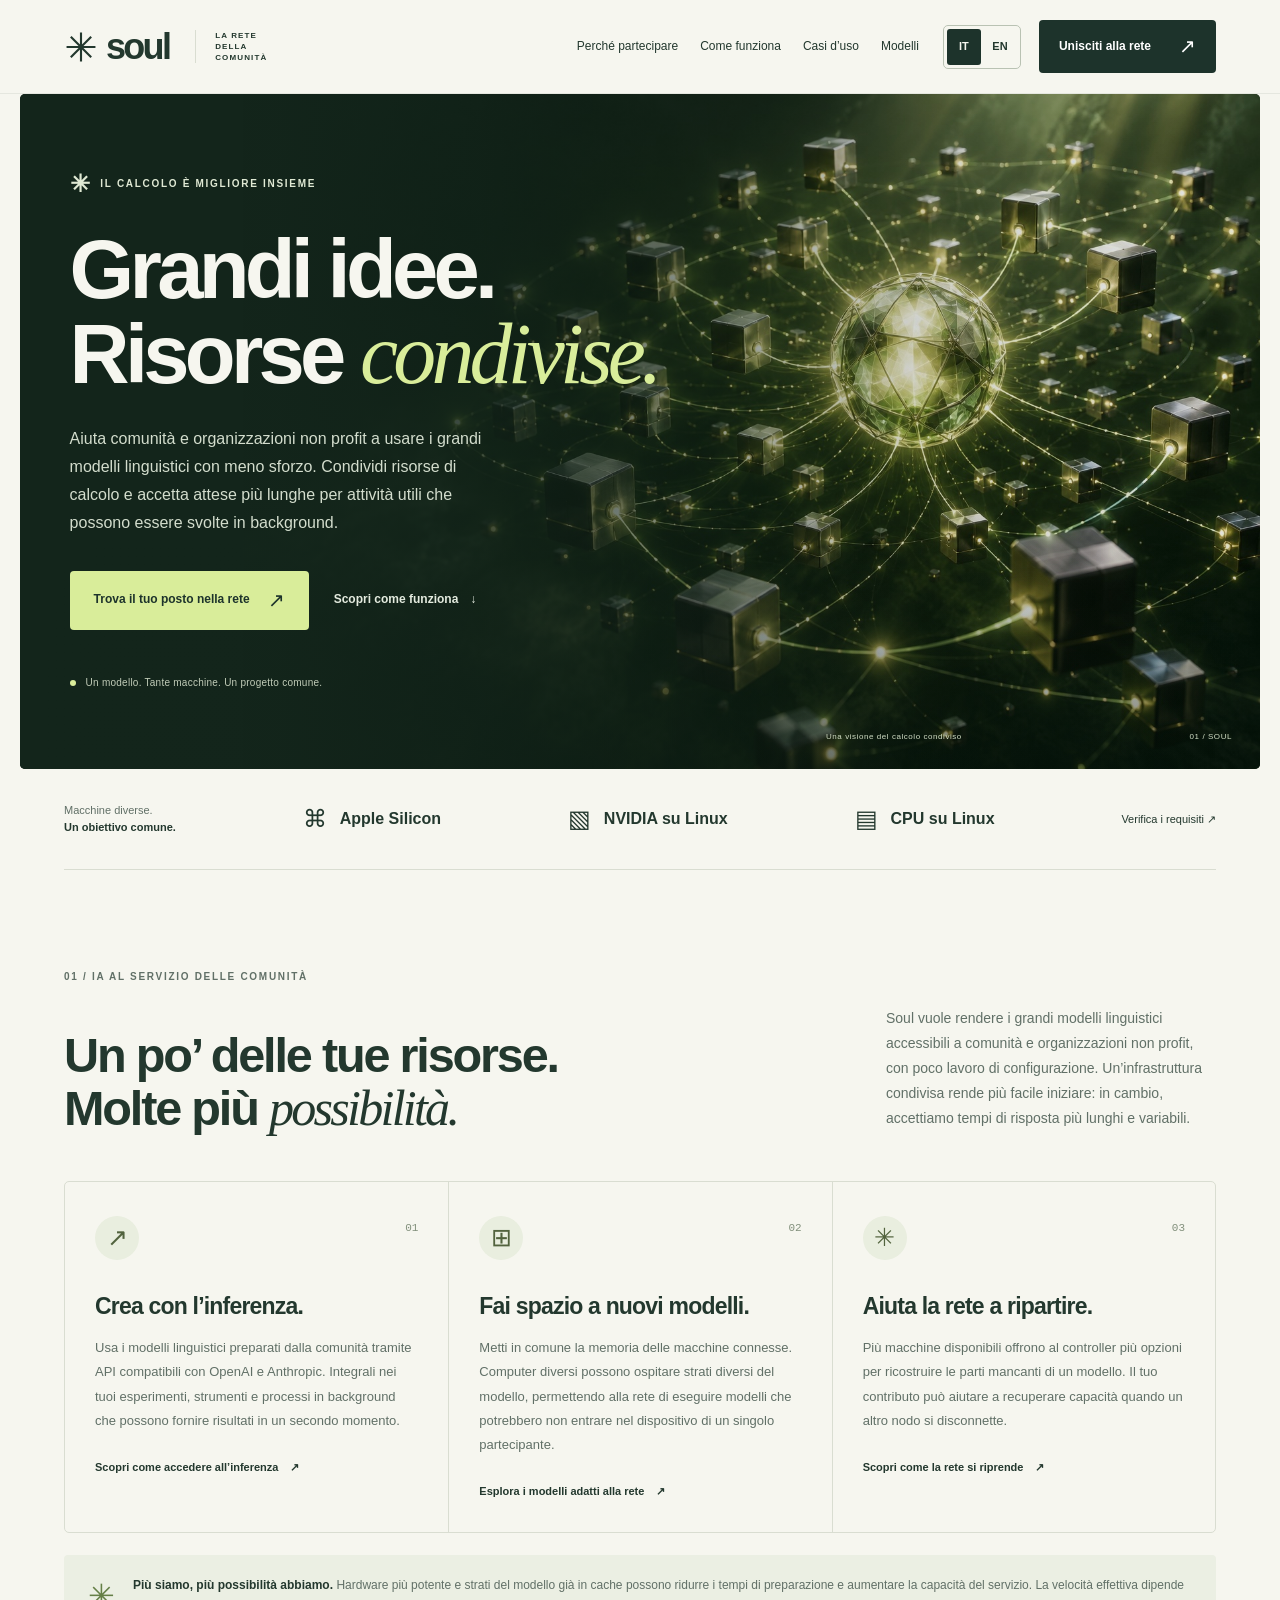
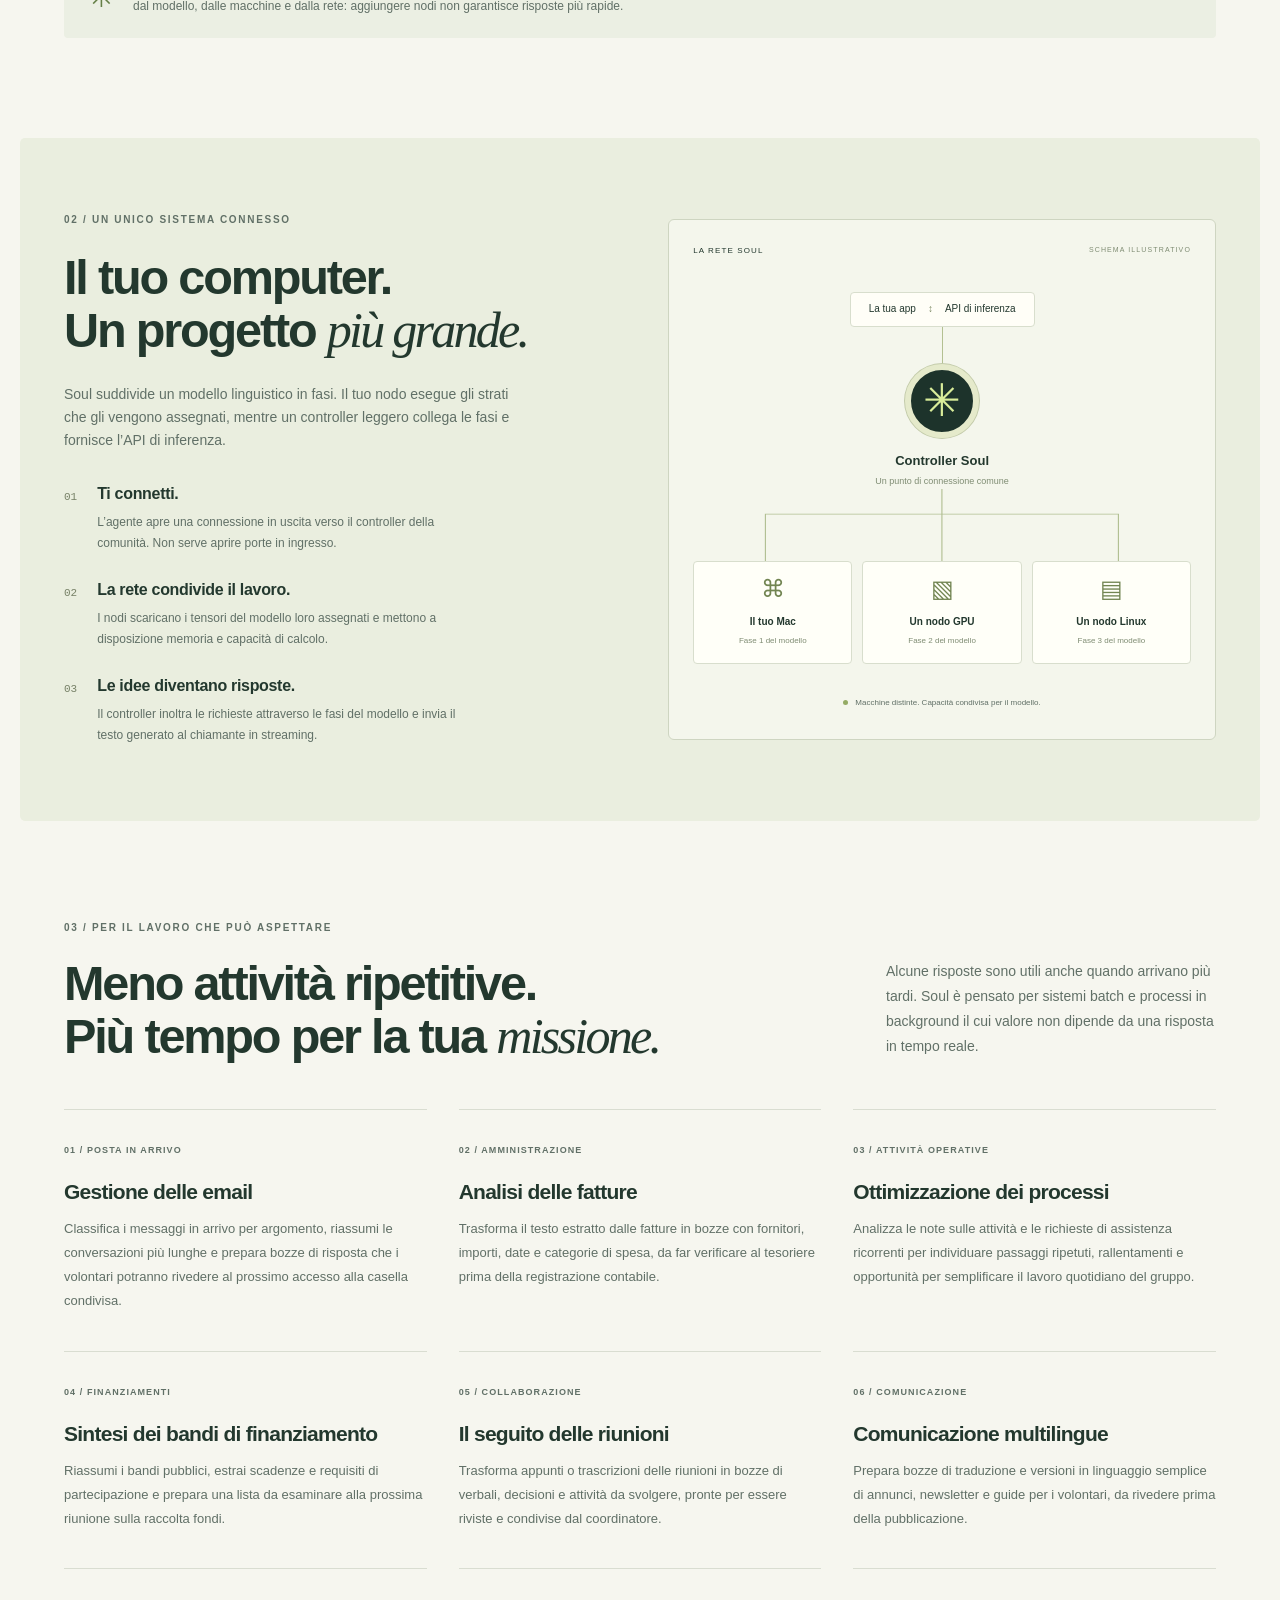
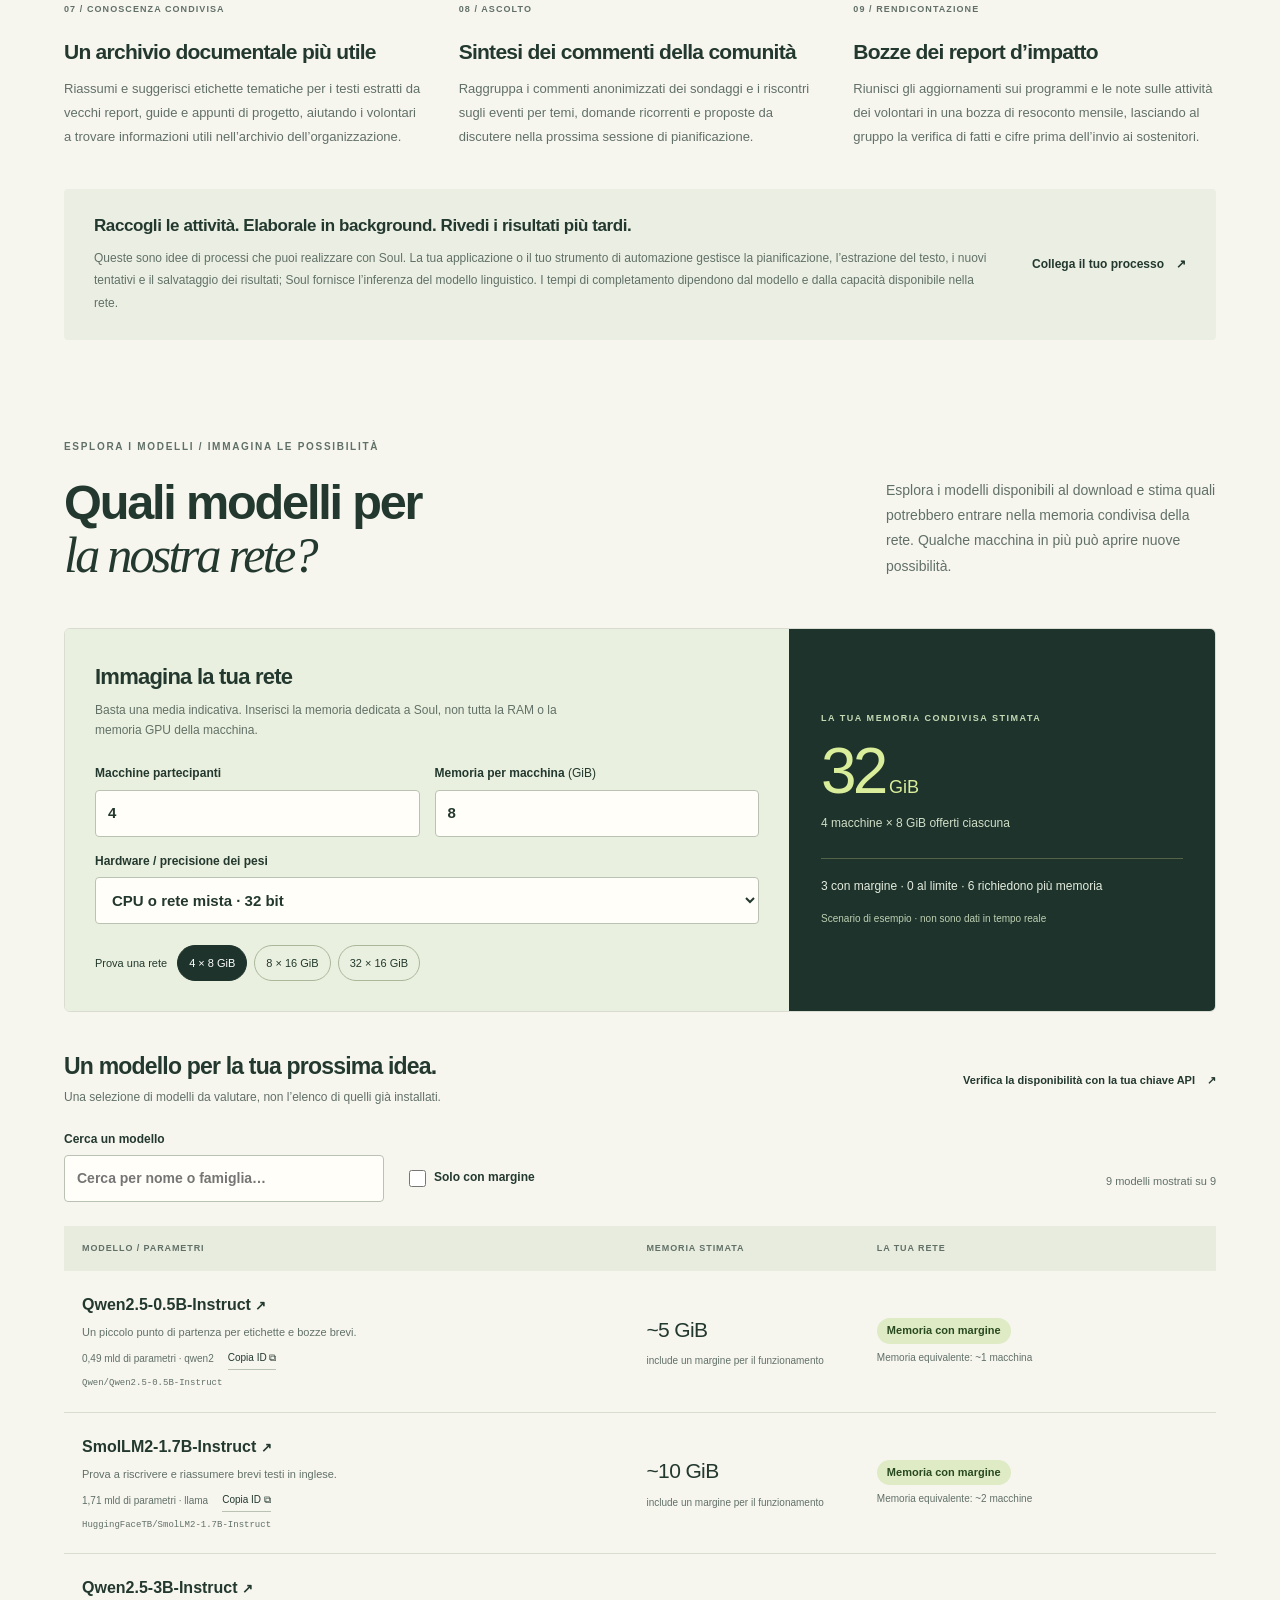
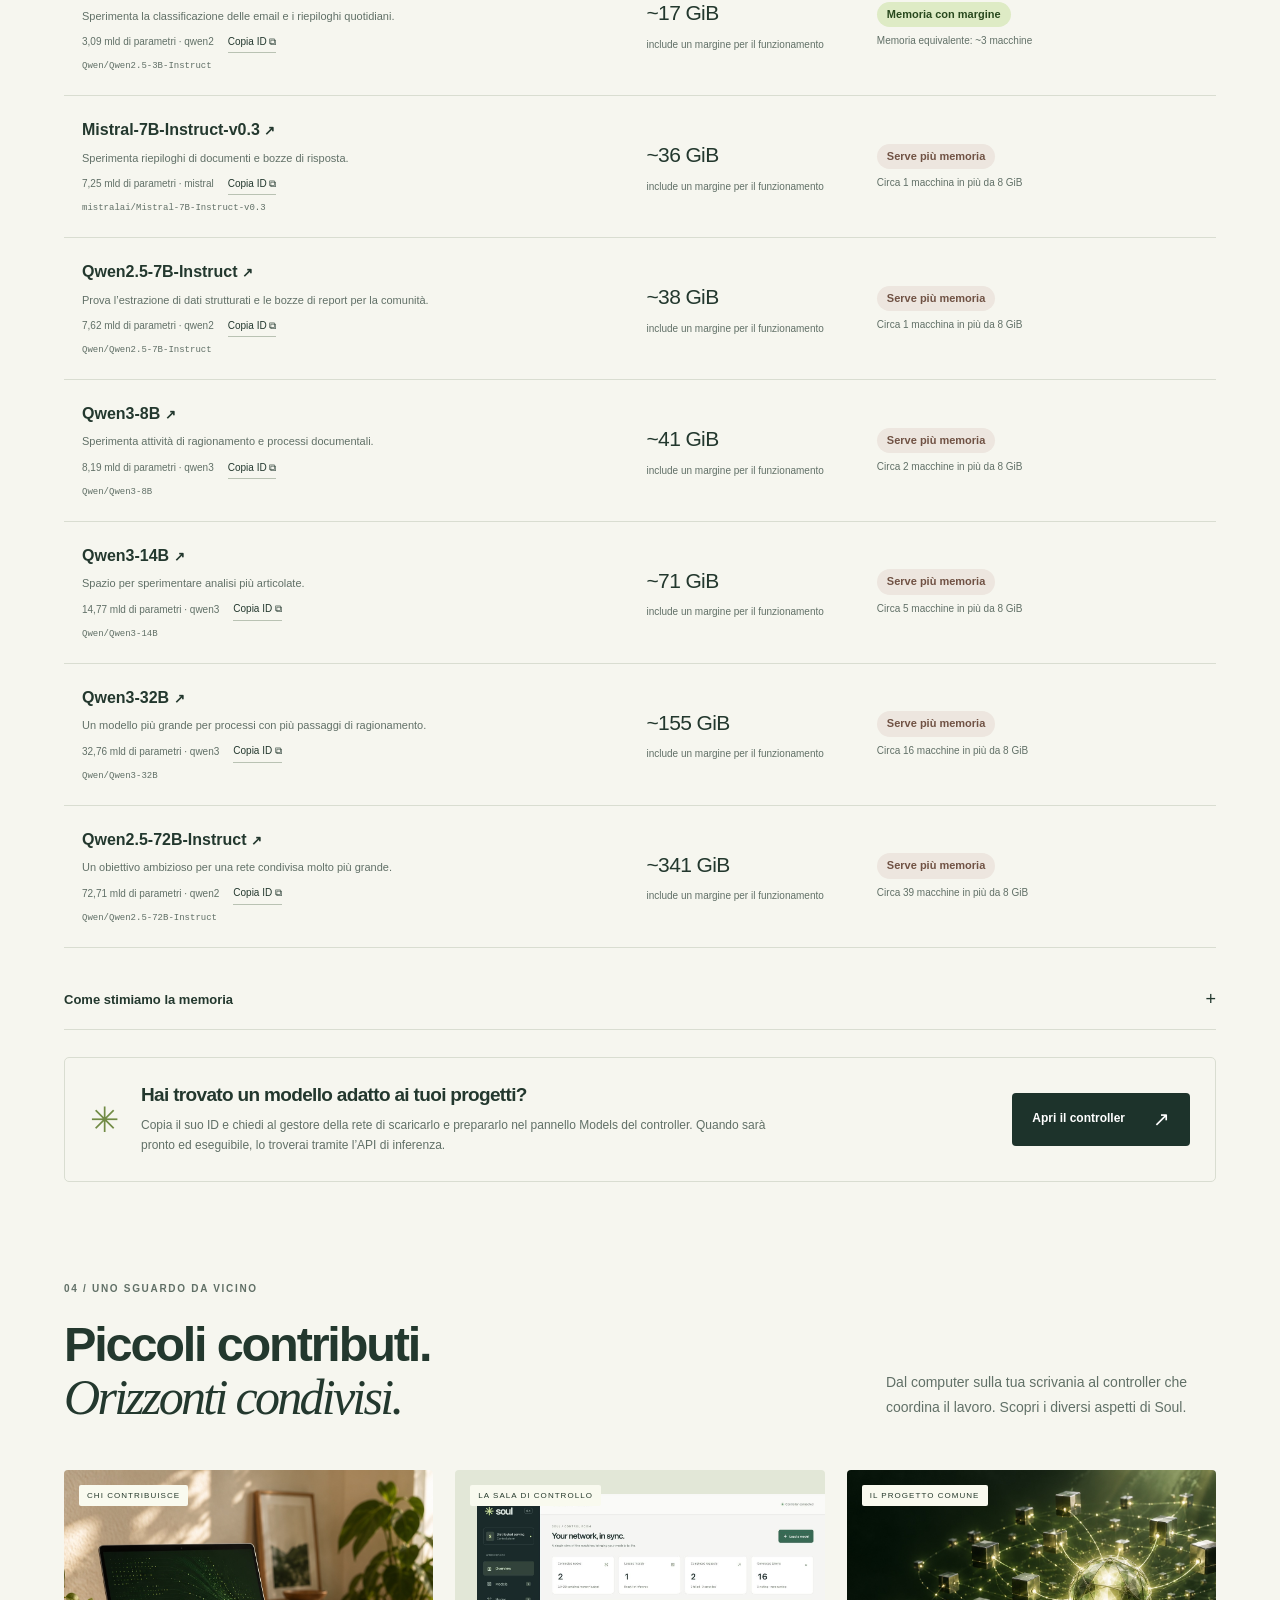
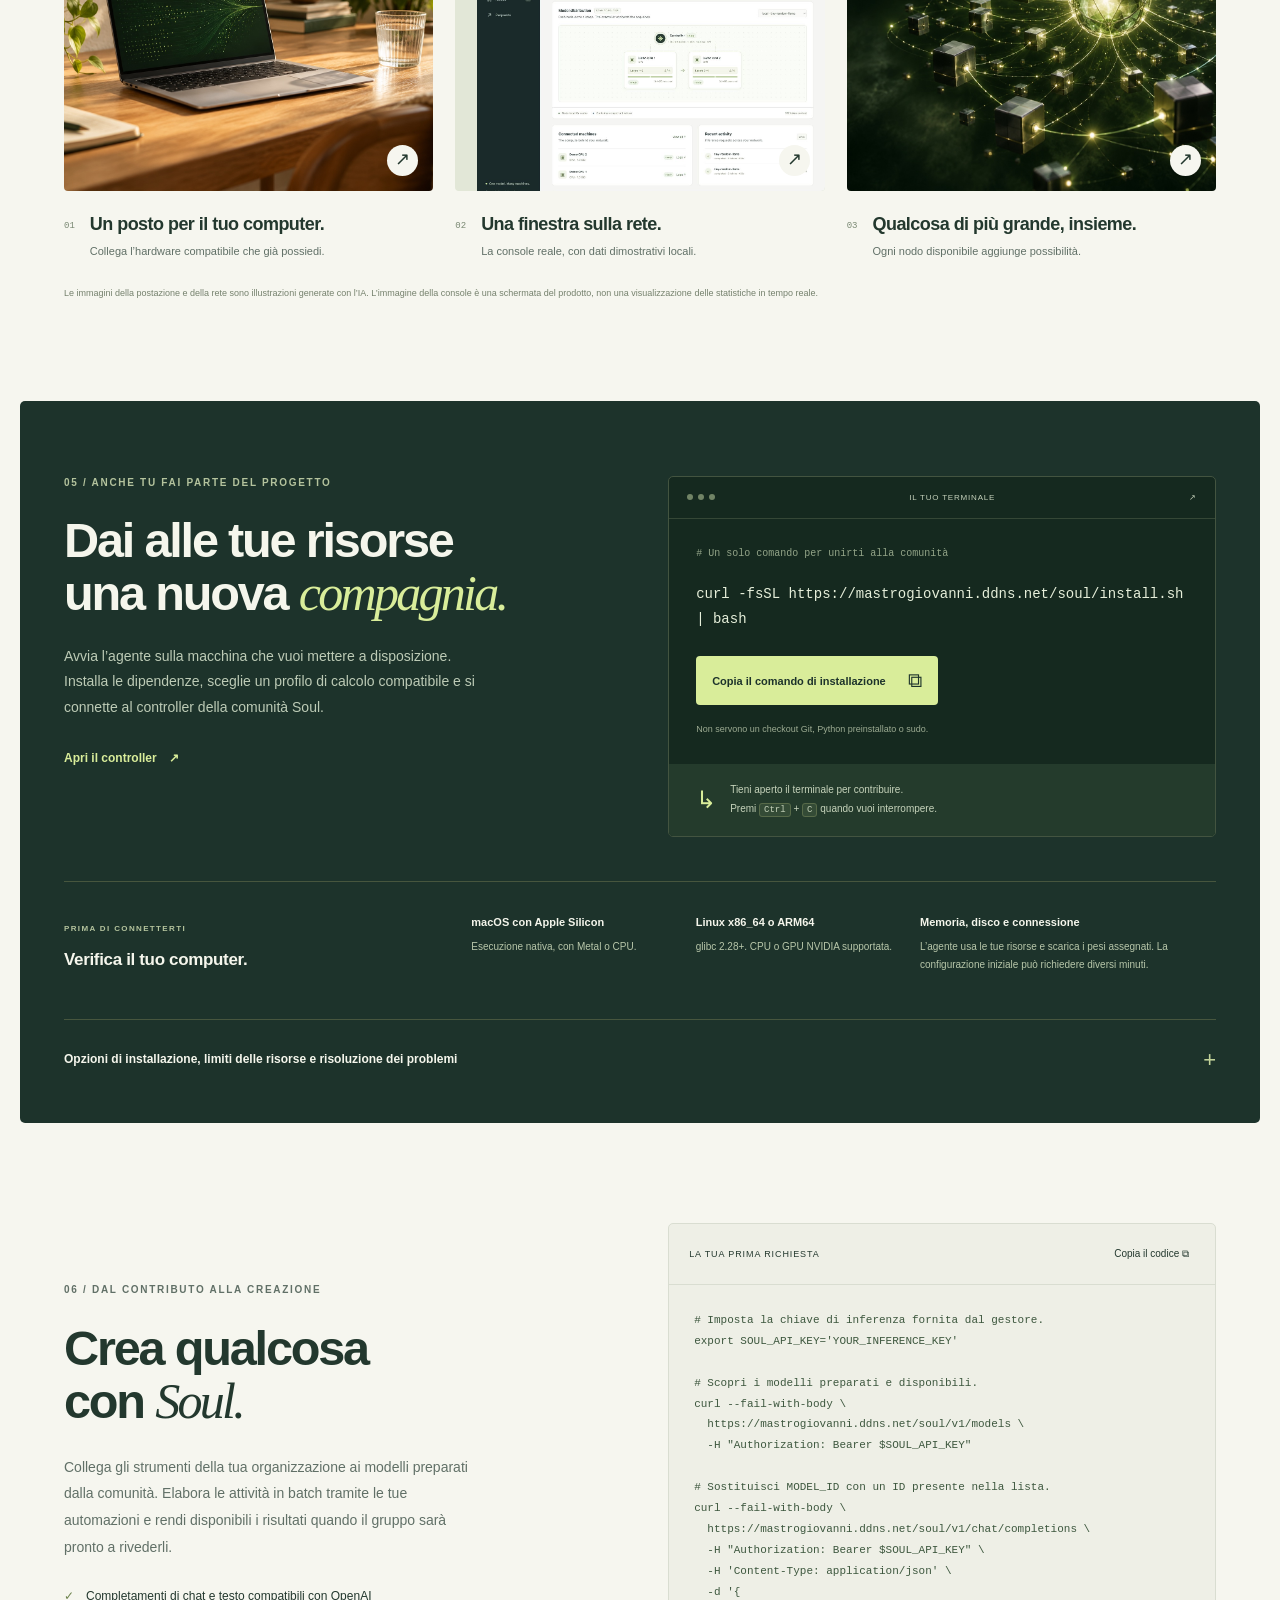
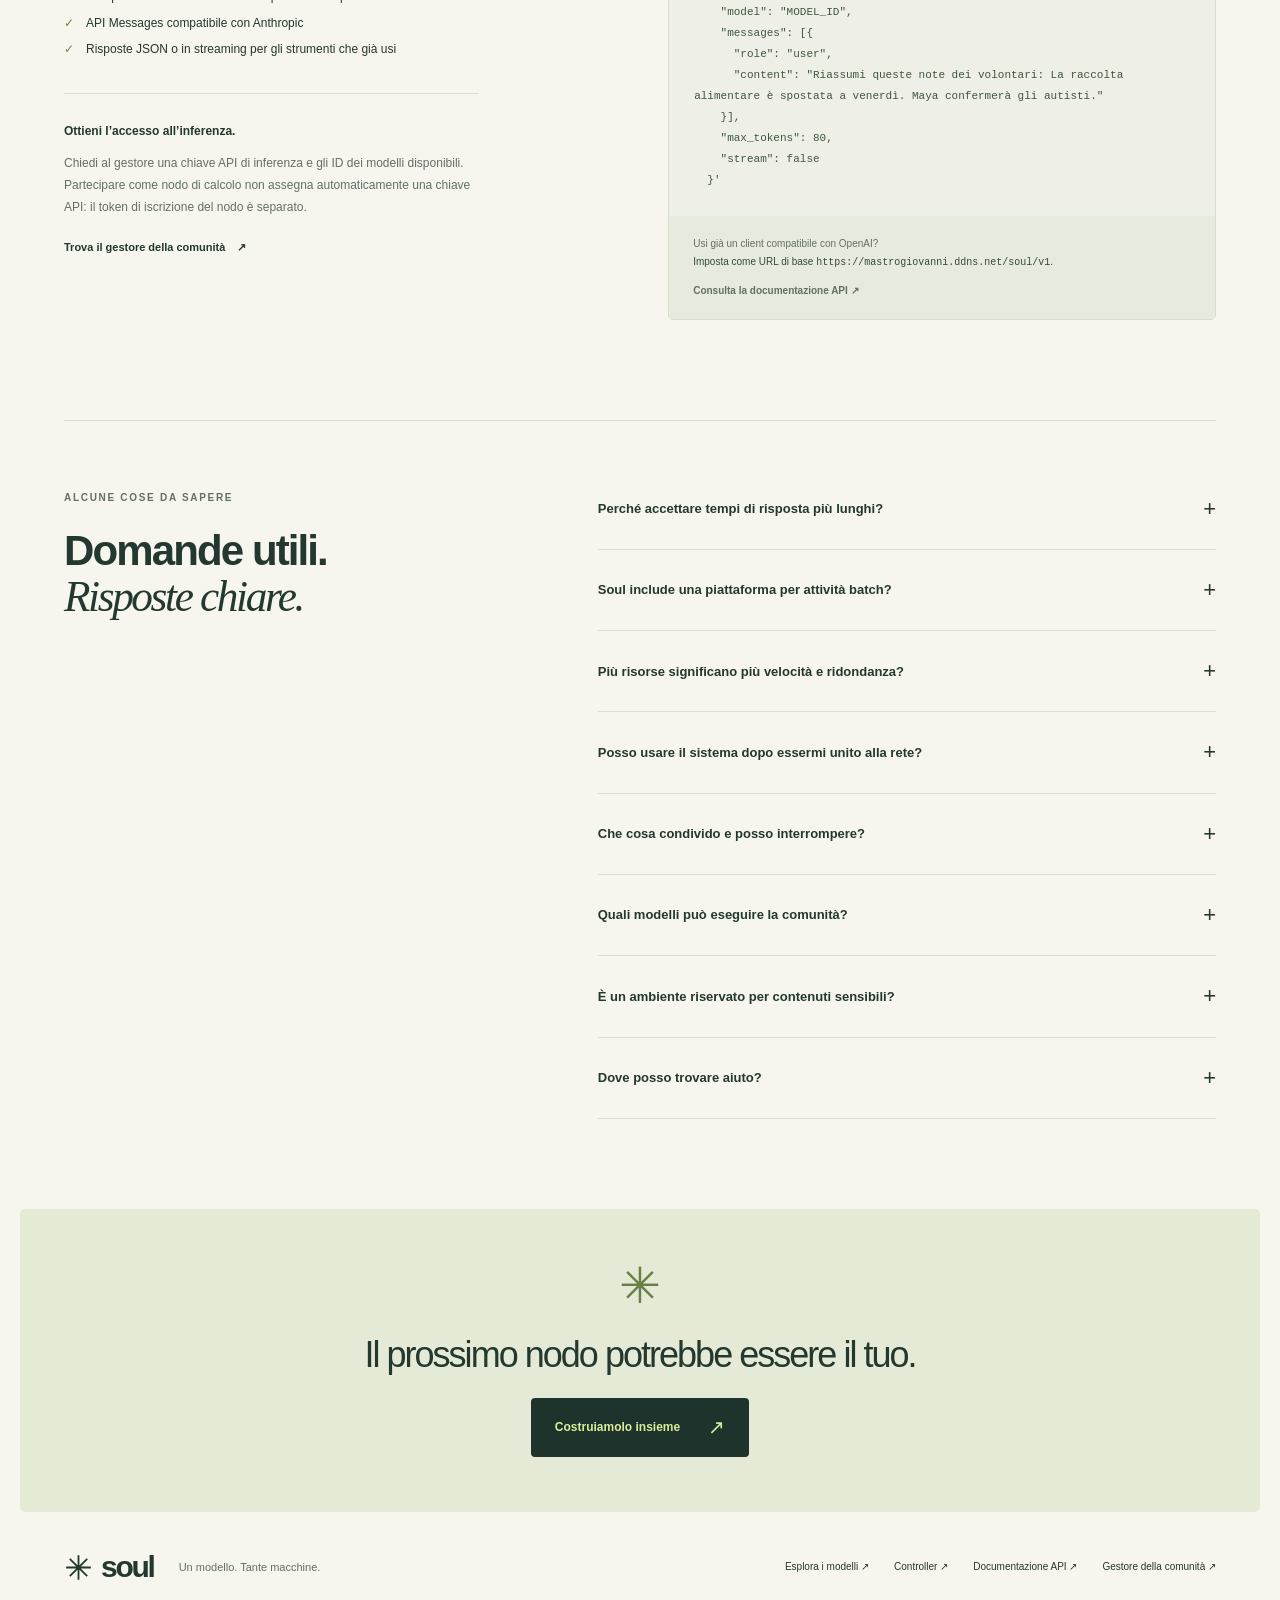
==== commit 072d3721: "Make Italian the default website language with English switch" ====
--- a/site/index.html
+++ b/site/index.html
@@ -1,18 +1,18 @@
 <!doctype html>
-<html lang="en">
+<html lang="it">
   <head>
     <meta charset="utf-8" />
     <meta name="viewport" content="width=device-width, initial-scale=1" />
     <meta name="theme-color" content="#1d332b" />
     <meta
       name="description"
-      content="Soul aims to make large language models easier to access for communities and nonprofits through shared compute, accepting higher latency for batch and background work."
+      content="Soul vuole rendere i grandi modelli linguistici più accessibili a comunità e organizzazioni non profit grazie a risorse condivise, accettando tempi di attesa più lunghi per attività in batch e in background."
     />
     <meta property="og:type" content="website" />
-    <meta property="og:title" content="Soul — Great minds. Shared machines." />
+    <meta property="og:title" content="Soul — Grandi idee. Risorse condivise." />
     <meta
       property="og:description"
-      content="Shared AI for communities and nonprofits. Less setup, shared compute, and useful work that can wait: email processing, invoice analysis, reporting, and more."
+      content="IA condivisa per comunità e organizzazioni non profit. Meno configurazione, risorse condivise e attività che possono aspettare: gestione delle email, analisi delle fatture, report e molto altro."
     />
     <meta
       property="og:image"
@@ -26,28 +26,35 @@
       rel="canonical"
       href="https://mastrogiovanni.github.io/soul-community/"
     />
+    <link rel="alternate" hreflang="it" href="https://mastrogiovanni.github.io/soul-community/" />
+    <link rel="alternate" hreflang="en" href="https://mastrogiovanni.github.io/soul-community/en/" />
+    <link rel="alternate" hreflang="x-default" href="https://mastrogiovanni.github.io/soul-community/" />
+    <meta property="og:locale" content="it_IT" />
+    <meta property="og:locale:alternate" content="en_US" />
     <meta name="twitter:card" content="summary_large_image" />
     <link rel="icon" href="assets/favicon.svg" type="image/svg+xml" />
-    <link rel="stylesheet" href="styles.css?v=20261007-models" />
-    <script src="app.js?v=20261007-models" defer></script>
-    <script type="module" src="model-explorer.js?v=20261007-models"></script>
-    <title>Soul — Great minds. Shared machines.</title>
+    <link rel="stylesheet" href="styles.css?v=20261008-languages" />
+    <script type="module" src="app.js?v=20261008-languages"></script>
+    <script type="module" src="model-explorer.js?v=20261008-languages"></script>
+    <title>Soul — Grandi idee. Risorse condivise.</title>
   </head>
   <body>
-    <a class="skip-link" href="#main">Skip to content</a>
+    <a class="skip-link" href="#main">Vai al contenuto</a>
     <header class="site-header">
-      <a class="brand" href="#" aria-label="Soul home"
+      <a class="brand" href="#" aria-label="Pagina iniziale di Soul"
         ><svg viewBox="0 0 40 40" aria-hidden="true">
-          <path d="M20 3v34M3 20h34M8 8l24 24M8 32 32 8" /></svg
-        >soul<span class="brand-note">THE COMMUNITY NETWORK</span></a
-      >
-      <nav aria-label="Main navigation">
-        <a href="#network">Why join</a><a href="#how-it-works">How it works</a
-        ><a href="#use-cases">Use cases</a><a href="#models">Models</a>
+          <path d="M20 3v34M3 20h34M8 8l24 24M8 32 32 8" /></svg>soul<span class="brand-note">LA RETE DELLA COMUNITÀ</span></a>
+      <nav aria-label="Navigazione principale">
+        <a href="#network">Perché partecipare</a><a href="#how-it-works">Come funziona</a><a href="#use-cases">Casi d’uso</a><a href="#models">Modelli</a>
       </nav>
-      <a class="button button-small" href="#join"
-        >Join the network <span aria-hidden="true">↗</span></a
-      >
+      <div class="header-actions">
+        <div class="language-switch" role="group" aria-label="Lingua del sito">
+          <a href="./" data-language-link lang="it" hreflang="it" aria-label="Italiano" aria-current="page">IT</a>
+          <a href="en/" data-language-link lang="en" hreflang="en" aria-label="English">EN</a>
+        </div>
+        <a class="button button-small" href="#join"
+          >Unisciti alla rete <span aria-hidden="true">↗</span></a>
+      </div>
     </header>
 
     <main id="main">
@@ -63,107 +70,82 @@
         <div class="hero-shade"></div>
         <div class="hero-content">
           <p class="eyebrow">
-            <span class="little-star" aria-hidden="true">✳</span> COMPUTE IS
-            BETTER TOGETHER
+            <span class="little-star" aria-hidden="true">✳</span> IL CALCOLO È MIGLIORE INSIEME
           </p>
-          <h1 id="hero-title">Great minds.<br />Shared <em>machines.</em></h1>
+          <h1 id="hero-title">Grandi idee.<br />Risorse <em>condivise.</em></h1>
           <p class="hero-description">
-            Help communities and nonprofit organizations use large language
-            models with less effort. Share compute and accept longer waits for
-            useful work that can happen in the background.
+            Aiuta comunità e organizzazioni non profit a usare i grandi modelli linguistici con meno sforzo. Condividi risorse di calcolo e accetta attese più lunghe per attività utili che possono essere svolte in background.
           </p>
           <div class="hero-actions">
             <a class="button button-lime" href="#join"
-              >Find your place in the network
-              <span aria-hidden="true">↗</span></a
-            ><a class="text-link" href="#how-it-works"
-              >See how it works <span aria-hidden="true">↓</span></a
-            >
+              >Trova il tuo posto nella rete
+              <span aria-hidden="true">↗</span></a><a class="text-link" href="#how-it-works"
+              >Scopri come funziona <span aria-hidden="true">↓</span></a>
           </div>
           <div class="hero-note">
-            <span class="dot"></span> One model. Many machines. Built together.
+            <span class="dot"></span> Un modello. Tante macchine. Un progetto comune.
           </div>
         </div>
         <div class="art-caption">
-          A vision of shared compute <span>01 / SOUL</span>
-        </div>
-      </section>
-
-      <div class="compatibility" aria-label="Compatible hardware">
+          Una visione del calcolo condiviso <span>01 / SOUL</span>
+        </div>
+      </section>
+
+      <div class="compatibility" aria-label="Hardware compatibile">
         <span
-          >Different machines.<br /><strong>One shared purpose.</strong></span
-        >
+          >Macchine diverse.<br /><strong>Un obiettivo comune.</strong></span>
         <p><span aria-hidden="true">⌘</span> Apple Silicon</p>
-        <p><span aria-hidden="true">▧</span> NVIDIA on Linux</p>
-        <p><span aria-hidden="true">▤</span> Linux CPU</p>
+        <p><span aria-hidden="true">▧</span> NVIDIA su Linux</p>
+        <p><span aria-hidden="true">▤</span> CPU su Linux</p>
         <a href="#requirements"
-          >Find your fit <span aria-hidden="true">↗</span></a
-        >
+          >Verifica i requisiti <span aria-hidden="true">↗</span></a>
       </div>
 
       <section class="section" id="network" aria-labelledby="network-title">
         <div class="section-heading">
-          <p class="eyebrow">01 / AI IN SERVICE OF COMMUNITIES</p>
+          <p class="eyebrow">01 / IA AL SERVIZIO DELLE COMUNITÀ</p>
           <div class="heading-row">
             <h2 id="network-title">
-              A little of your compute.<br />A lot more <em>possibility.</em>
+              Un po’ delle tue risorse.<br />Molte più <em>possibilità.</em>
             </h2>
             <p>
-              Soul’s aim is to make large language models accessible to
-              communities and nonprofit organizations with little setup effort.
-              Shared infrastructure helps lower the barrier to getting started;
-              higher and variable latency is a tradeoff we accept.
+              Soul vuole rendere i grandi modelli linguistici accessibili a comunità e organizzazioni non profit, con poco lavoro di configurazione. Un’infrastruttura condivisa rende più facile iniziare: in cambio, accettiamo tempi di risposta più lunghi e variabili.
             </p>
           </div>
         </div>
         <div class="benefit-grid">
           <article class="benefit">
-            <span class="benefit-icon" aria-hidden="true">↗</span
-            ><span class="index">01</span>
-            <h3>Build with real inference.</h3>
-            <p>
-              Use community-prepared language models through familiar OpenAI-
-              and Anthropic-compatible APIs. Bring them into your experiments,
-              tools, and background workflows that can deliver results later.
+            <span class="benefit-icon" aria-hidden="true">↗</span><span class="index">01</span>
+            <h3>Crea con l’inferenza.</h3>
+            <p>
+              Usa i modelli linguistici preparati dalla comunità tramite API compatibili con OpenAI e Anthropic. Integrali nei tuoi esperimenti, strumenti e processi in background che possono fornire risultati in un secondo momento.
             </p>
             <a href="#inference"
-              >Explore inference access <span aria-hidden="true">↗</span></a
-            >
+              >Scopri come accedere all’inferenza <span aria-hidden="true">↗</span></a>
           </article>
           <article class="benefit">
-            <span class="benefit-icon" aria-hidden="true">⊞</span
-            ><span class="index">02</span>
-            <h3>Make room for more.</h3>
-            <p>
-              Pool memory across connected machines. Different computers can
-              hold different layers, helping the network serve models that may
-              not fit on one contributor’s device.
+            <span class="benefit-icon" aria-hidden="true">⊞</span><span class="index">02</span>
+            <h3>Fai spazio a nuovi modelli.</h3>
+            <p>
+              Metti in comune la memoria delle macchine connesse. Computer diversi possono ospitare strati diversi del modello, permettendo alla rete di eseguire modelli che potrebbero non entrare nel dispositivo di un singolo partecipante.
             </p>
             <a href="#models"
-              >Explore models that could fit <span aria-hidden="true">↗</span></a
-            >
+              >Esplora i modelli adatti alla rete <span aria-hidden="true">↗</span></a>
           </article>
           <article class="benefit">
-            <span class="benefit-icon" aria-hidden="true">✳</span
-            ><span class="index">03</span>
-            <h3>Help the network recover.</h3>
-            <p>
-              More available machines give the controller more places to rebuild
-              missing model stages. Your contribution can help restore capacity
-              when another node goes offline.
+            <span class="benefit-icon" aria-hidden="true">✳</span><span class="index">03</span>
+            <h3>Aiuta la rete a ripartire.</h3>
+            <p>
+              Più macchine disponibili offrono al controller più opzioni per ricostruire le parti mancanti di un modello. Il tuo contributo può aiutare a recuperare capacità quando un altro nodo si disconnette.
             </p>
             <a href="#network-faq"
-              >Understand resilience <span aria-hidden="true">↗</span></a
-            >
+              >Scopri come la rete si riprende <span aria-hidden="true">↗</span></a>
           </article>
         </div>
         <aside class="growth-note">
           <span class="little-star" aria-hidden="true">✳</span>
           <p>
-            <strong>More of us. More potential.</strong> More capable hardware
-            and cached model layers can reduce preparation time and improve
-            service capacity. Actual speed depends on the model, machines, and
-            network; adding nodes does not guarantee faster responses.
+            <strong>Più siamo, più possibilità abbiamo.</strong> Hardware più potente e strati del modello già in cache possono ridurre i tempi di preparazione e aumentare la capacità del servizio. La velocità effettiva dipende dal modello, dalle macchine e dalla rete: aggiungere nodi non garantisce risposte più rapide.
           </p>
         </aside>
       </section>
@@ -174,41 +156,36 @@
         aria-labelledby="how-title"
       >
         <div class="how-copy">
-          <p class="eyebrow">02 / ONE CONNECTED SYSTEM</p>
-          <h2 id="how-title">Your machine.<br />A bigger <em>picture.</em></h2>
+          <p class="eyebrow">02 / UN UNICO SISTEMA CONNESSO</p>
+          <h2 id="how-title">Il tuo computer.<br />Un progetto <em>più grande.</em></h2>
           <p>
-            Soul splits a language model into stages. Your node runs its
-            assigned layers, while a lightweight controller connects the stages
-            and serves the inference API.
+            Soul suddivide un modello linguistico in fasi. Il tuo nodo esegue gli strati che gli vengono assegnati, mentre un controller leggero collega le fasi e fornisce l’API di inferenza.
           </p>
           <ol class="simple-steps">
             <li>
               <span>01</span>
               <div>
-                <h3>You connect.</h3>
+                <h3>Ti connetti.</h3>
                 <p>
-                  The agent makes an outbound connection to the community
-                  controller. No inbound ports to open.
+                  L’agente apre una connessione in uscita verso il controller della comunità. Non serve aprire porte in ingresso.
                 </p>
               </div>
             </li>
             <li>
               <span>02</span>
               <div>
-                <h3>The network shares the work.</h3>
+                <h3>La rete condivide il lavoro.</h3>
                 <p>
-                  Nodes download their assigned model tensors and contribute
-                  memory and computation.
+                  I nodi scaricano i tensori del modello loro assegnati e mettono a disposizione memoria e capacità di calcolo.
                 </p>
               </div>
             </li>
             <li>
               <span>03</span>
               <div>
-                <h3>Ideas become answers.</h3>
+                <h3>Le idee diventano risposte.</h3>
                 <p>
-                  The controller routes requests through the model’s stages and
-                  streams generated text to the caller.
+                  Il controller inoltra le richieste attraverso le fasi del modello e invia il testo generato al chiamante in streaming.
                 </p>
               </div>
             </li>
@@ -217,18 +194,17 @@
         <div
           class="network-diagram"
           role="img"
-          aria-label="An inference client connects to one Soul controller. Three compute nodes connect to that controller and run successive groups of model layers. Nodes do not connect directly to one another."
+          aria-label="Un client di inferenza si connette a un controller Soul. Tre nodi di calcolo si connettono al controller ed eseguono gruppi successivi di strati del modello. I nodi non si connettono direttamente tra loro."
         >
           <div class="diagram-label">
-            THE SOUL NETWORK <span>ILLUSTRATED</span>
-          </div>
-          <div class="client-chip">Your app <span>↕</span> Inference API</div>
+            LA RETE SOUL <span>SCHEMA ILLUSTRATIVO</span>
+          </div>
+          <div class="client-chip">La tua app <span>↕</span> API di inferenza</div>
           <div class="diagram-wire"></div>
           <div class="controller-symbol">
             <span aria-hidden="true">✳</span>
           </div>
-          <strong class="controller-label">Soul controller</strong
-          ><span class="controller-subtitle">One place to connect</span>
+          <strong class="controller-label">Controller Soul</strong><span class="controller-subtitle">Un punto di connessione comune</span>
           <svg
             class="network-wires"
             viewBox="0 0 440 92"
@@ -239,20 +215,17 @@
           </svg>
           <div class="diagram-nodes">
             <div>
-              <span class="node-icon" aria-hidden="true">⌘</span
-              ><strong>Your Mac</strong><small>Model stage 1</small>
+              <span class="node-icon" aria-hidden="true">⌘</span><strong>Il tuo Mac</strong><small>Fase 1 del modello</small>
             </div>
             <div>
-              <span class="node-icon" aria-hidden="true">▧</span
-              ><strong>A GPU node</strong><small>Model stage 2</small>
+              <span class="node-icon" aria-hidden="true">▧</span><strong>Un nodo GPU</strong><small>Fase 2 del modello</small>
             </div>
             <div>
-              <span class="node-icon" aria-hidden="true">▤</span
-              ><strong>A Linux node</strong><small>Model stage 3</small>
+              <span class="node-icon" aria-hidden="true">▤</span><strong>Un nodo Linux</strong><small>Fase 3 del modello</small>
             </div>
           </div>
           <p class="diagram-footer">
-            <span class="dot"></span> Separate machines. Shared model capacity.
+            <span class="dot"></span> Macchine distinte. Capacità condivisa per il modello.
           </p>
         </div>
       </section>
@@ -263,322 +236,284 @@
         aria-labelledby="use-cases-title"
       >
         <div class="section-heading">
-          <p class="eyebrow">03 / MADE FOR WORK THAT CAN WAIT</p>
+          <p class="eyebrow">03 / PER IL LAVORO CHE PUÒ ASPETTARE</p>
           <div class="heading-row">
             <h2 id="use-cases-title">
-              Less busywork.<br />More time for your <em>mission.</em>
+              Meno attività ripetitive.<br />Più tempo per la tua <em>missione.</em>
             </h2>
             <p>
-              Some answers are useful even when they arrive later. Soul is
-              intended for batch systems and background processes whose value
-              does not depend on a real-time response.
+              Alcune risposte sono utili anche quando arrivano più tardi. Soul è pensato per sistemi batch e processi in background il cui valore non dipende da una risposta in tempo reale.
             </p>
           </div>
         </div>
         <div class="use-cases-grid">
           <article class="use-case">
-            <span class="case-number">01 / INBOX</span>
-            <h3>Email processing</h3>
-            <p>
-              Sort incoming messages by topic, summarize long threads, and
-              prepare reply drafts for volunteers to review when they next
-              check the shared inbox.
+            <span class="case-number">01 / POSTA IN ARRIVO</span>
+            <h3>Gestione delle email</h3>
+            <p>
+              Classifica i messaggi in arrivo per argomento, riassumi le conversazioni più lunghe e prepara bozze di risposta che i volontari potranno rivedere al prossimo accesso alla casella condivisa.
             </p>
           </article>
           <article class="use-case">
-            <span class="case-number">02 / ADMINISTRATION</span>
-            <h3>Invoice analysis</h3>
-            <p>
-              Turn extracted invoice text into draft records of suppliers,
-              amounts, dates, and expense categories for a treasurer to check
-              before entering them in the accounts.
+            <span class="case-number">02 / AMMINISTRAZIONE</span>
+            <h3>Analisi delle fatture</h3>
+            <p>
+              Trasforma il testo estratto dalle fatture in bozze con fornitori, importi, date e categorie di spesa, da far verificare al tesoriere prima della registrazione contabile.
             </p>
           </article>
           <article class="use-case">
-            <span class="case-number">03 / OPERATIONS</span>
-            <h3>Process improvement</h3>
-            <p>
-              Review activity notes and recurring support requests to spot
-              repeated steps, slow handoffs, and opportunities to simplify
-              everyday work for the team.
+            <span class="case-number">03 / ATTIVITÀ OPERATIVE</span>
+            <h3>Ottimizzazione dei processi</h3>
+            <p>
+              Analizza le note sulle attività e le richieste di assistenza ricorrenti per individuare passaggi ripetuti, rallentamenti e opportunità per semplificare il lavoro quotidiano del gruppo.
             </p>
           </article>
           <article class="use-case">
-            <span class="case-number">04 / FUNDING</span>
-            <h3>Grant opportunity summaries</h3>
-            <p>
-              Summarize public funding calls, pull out deadlines and application
-              requirements, and prepare a reading list for the next fundraising
-              meeting.
+            <span class="case-number">04 / FINANZIAMENTI</span>
+            <h3>Sintesi dei bandi di finanziamento</h3>
+            <p>
+              Riassumi i bandi pubblici, estrai scadenze e requisiti di partecipazione e prepara una lista da esaminare alla prossima riunione sulla raccolta fondi.
             </p>
           </article>
           <article class="use-case">
-            <span class="case-number">05 / COLLABORATION</span>
-            <h3>Meeting follow-ups</h3>
-            <p>
-              Turn existing meeting notes or transcripts into draft minutes,
-              decisions, and action lists, ready for the coordinator to review
-              and share later.
+            <span class="case-number">05 / COLLABORAZIONE</span>
+            <h3>Il seguito delle riunioni</h3>
+            <p>
+              Trasforma appunti o trascrizioni delle riunioni in bozze di verbali, decisioni e attività da svolgere, pronte per essere riviste e condivise dal coordinatore.
             </p>
           </article>
           <article class="use-case">
-            <span class="case-number">06 / OUTREACH</span>
-            <h3>Multilingual communication</h3>
-            <p>
-              Prepare translation drafts and plain-language versions of event
-              announcements, newsletters, and volunteer guides for people to
-              review before publication.
+            <span class="case-number">06 / COMUNICAZIONE</span>
+            <h3>Comunicazione multilingue</h3>
+            <p>
+              Prepara bozze di traduzione e versioni in linguaggio semplice di annunci, newsletter e guide per i volontari, da rivedere prima della pubblicazione.
             </p>
           </article>
           <article class="use-case">
-            <span class="case-number">07 / SHARED KNOWLEDGE</span>
-            <h3>A more useful document archive</h3>
-            <p>
-              Summarize and suggest topic tags for extracted text from older
-              reports, guides, and project notes, helping volunteers find useful
-              information in the organization’s existing archive.
+            <span class="case-number">07 / CONOSCENZA CONDIVISA</span>
+            <h3>Un archivio documentale più utile</h3>
+            <p>
+              Riassumi e suggerisci etichette tematiche per i testi estratti da vecchi report, guide e appunti di progetto, aiutando i volontari a trovare informazioni utili nell’archivio dell’organizzazione.
             </p>
           </article>
           <article class="use-case">
-            <span class="case-number">08 / LISTENING</span>
-            <h3>Community feedback digests</h3>
-            <p>
-              Group anonymized survey comments and event feedback into themes,
-              recurring questions, and suggestions for the team’s next
-              planning session.
+            <span class="case-number">08 / ASCOLTO</span>
+            <h3>Sintesi dei commenti della comunità</h3>
+            <p>
+              Raggruppa i commenti anonimizzati dei sondaggi e i riscontri sugli eventi per temi, domande ricorrenti e proposte da discutere nella prossima sessione di pianificazione.
             </p>
           </article>
           <article class="use-case">
-            <span class="case-number">09 / REPORTING</span>
-            <h3>Impact report drafts</h3>
-            <p>
-              Bring together program updates and volunteer activity notes into
-              a draft monthly narrative, with the team checking the facts and
-              figures before it goes to supporters.
+            <span class="case-number">09 / RENDICONTAZIONE</span>
+            <h3>Bozze dei report d’impatto</h3>
+            <p>
+              Riunisci gli aggiornamenti sui programmi e le note sulle attività dei volontari in una bozza di resoconto mensile, lasciando al gruppo la verifica di fatti e cifre prima dell’invio ai sostenitori.
             </p>
           </article>
         </div>
         <aside class="workflow-note">
           <div>
-            <h3>Collect the work. Process it in the background. Review it later.</h3>
-            <p>
-              These are workflow ideas you can build with Soul. Your application
-              or automation tool handles scheduling, text extraction, retries,
-              and saving results; Soul provides the language-model inference.
-              Completion time depends on the model and available network capacity.
+            <h3>Raccogli le attività. Elaborale in background. Rivedi i risultati più tardi.</h3>
+            <p>
+              Queste sono idee di processi che puoi realizzare con Soul. La tua applicazione o il tuo strumento di automazione gestisce la pianificazione, l’estrazione del testo, i nuovi tentativi e il salvataggio dei risultati; Soul fornisce l’inferenza del modello linguistico. I tempi di completamento dipendono dal modello e dalla capacità disponibile nella rete.
             </p>
           </div>
           <a class="text-link" href="#inference">
-            Connect your workflow <span aria-hidden="true">↗</span>
+            Collega il tuo processo <span aria-hidden="true">↗</span>
           </a>
         </aside>
       </section>
 
       <section class="section models-section" id="models" aria-labelledby="models-title">
         <div class="section-heading">
-          <p class="eyebrow">MODEL EXPLORER / PLAN WHAT’S POSSIBLE</p>
+          <p class="eyebrow">ESPLORA I MODELLI / IMMAGINA LE POSSIBILITÀ</p>
           <div class="heading-row">
-            <h2 id="models-title">What could we run<br /><em>together?</em></h2>
-            <p>Explore models available to download, then estimate which could fit
-              the memory your network contributes. A few more machines can open
-              up more possibilities.</p>
+            <h2 id="models-title">Quali modelli per<br /><em>la nostra rete?</em></h2>
+            <p>Esplora i modelli disponibili al download e stima quali potrebbero entrare nella memoria condivisa della rete. Qualche macchina in più può aprire nuove possibilità.</p>
           </div>
         </div>
         <div class="model-planner">
           <form id="network-estimate" class="network-estimate" aria-describedby="estimate-help">
             <fieldset disabled>
-              <legend>Imagine your network</legend>
-              <p id="estimate-help">Use a rough average. Enter memory dedicated to Soul,
-                not the machine’s total RAM or GPU memory.</p>
+              <legend>Immagina la tua rete</legend>
+              <p id="estimate-help">Basta una media indicativa. Inserisci la memoria dedicata a Soul, non tutta la RAM o la memoria GPU della macchina.</p>
               <div class="network-inputs">
-                <label for="network-machines">Contributing machines
+                <label for="network-machines">Macchine partecipanti
                   <input id="network-machines" type="number" min="0" max="1000" step="1" value="4" required inputmode="numeric" />
                 </label>
-                <label for="network-memory">Memory per machine <span>(GiB)</span>
+                <label for="network-memory">Memoria per macchina <span>(GiB)</span>
                   <input id="network-memory" type="number" min="1" max="1024" step="0.25" value="8" required inputmode="decimal" />
                 </label>
-                <label for="network-precision">Hardware / weight precision
+                <label for="network-precision">Hardware / precisione dei pesi
                   <select id="network-precision">
-                    <option value="4">CPU or mixed · 32-bit</option>
-                    <option value="2">GPU / Apple Metal · 16-bit</option>
+                    <option value="4">CPU o rete mista · 32 bit</option>
+                    <option value="2">GPU / Apple Metal · 16 bit</option>
                   </select>
                 </label>
               </div>
-              <div class="network-presets" aria-label="Example networks">
-                <span>Try a network</span>
+              <div class="network-presets" aria-label="Reti di esempio">
+                <span>Prova una rete</span>
                 <button type="button" data-network-preset data-machines="4" data-memory="8" aria-pressed="true">4 × 8 GiB</button>
                 <button type="button" data-network-preset data-machines="8" data-memory="16" aria-pressed="false">8 × 16 GiB</button>
                 <button type="button" data-network-preset data-machines="32" data-memory="16" aria-pressed="false">32 × 16 GiB</button>
               </div>
-              <p id="estimate-error" class="estimate-error" role="status" hidden>Enter 0–1,000 whole machines and 1–1,024 GiB per machine, in steps of 0.25 GiB.</p>
+              <p id="estimate-error" class="estimate-error" role="status" hidden>Inserisci da 0 a 1.000 macchine intere e da 1 a 1.024 GiB per macchina, a intervalli di 0,25 GiB.</p>
             </fieldset>
           </form>
           <div class="network-total" aria-live="polite" aria-atomic="true">
-            <p class="eyebrow">YOUR ESTIMATED SHARED MEMORY</p>
+            <p class="eyebrow">LA TUA MEMORIA CONDIVISA STIMATA</p>
             <p class="capacity-number"><strong id="network-capacity">—</strong> <span>GiB</span></p>
-            <p id="capacity-description">Enable JavaScript to calculate an estimate.</p>
-            <p id="fit-summary">Compare one model at a time.</p>
-            <span class="scenario-label">Illustrative scenario · not live network data</span>
-          </div>
-        </div>
-        <noscript><p class="model-notice">The catalog below works without JavaScript. Enable JavaScript for the local memory calculator and filters.</p></noscript>
+            <p id="capacity-description">Attiva JavaScript per calcolare una stima.</p>
+            <p id="fit-summary">Confronta un modello alla volta.</p>
+            <span class="scenario-label">Scenario di esempio · non sono dati in tempo reale</span>
+          </div>
+        </div>
+        <noscript><p class="model-notice">Il catalogo qui sotto funziona anche senza JavaScript. Attiva JavaScript per usare il calcolatore locale della memoria e i filtri.</p></noscript>
         <div class="model-catalog-heading">
-          <div><h3>A model for your next idea.</h3><p>Curated candidates, not a list of models currently installed.</p></div>
-          <a class="text-link" href="#inference">See live availability with your API key <span aria-hidden="true">↗</span></a>
+          <div><h3>Un modello per la tua prossima idea.</h3><p>Una selezione di modelli da valutare, non l’elenco di quelli già installati.</p></div>
+          <a class="text-link" href="#inference">Verifica la disponibilità con la tua chiave API <span aria-hidden="true">↗</span></a>
         </div>
         <div class="model-filters">
-          <label for="model-search">Find a model
-            <input id="model-search" type="search" placeholder="Search name or family…" disabled />
+          <label for="model-search">Cerca un modello
+            <input id="model-search" type="search" placeholder="Cerca per nome o famiglia…" disabled />
           </label>
-          <label class="model-fit-toggle"><input type="checkbox" id="model-fit-only" disabled /> Only likely to fit</label>
-          <p id="model-result-count" role="status">9 models in the catalog</p>
-        </div>
-        <table class="model-table" role="table" aria-label="Downloadable model candidates and estimated memory fit" aria-describedby="model-estimate-note">
-          <thead role="rowgroup"><tr role="row"><th role="columnheader" scope="col">MODEL / PARAMETERS</th><th role="columnheader" scope="col">MEMORY ESTIMATE</th><th role="columnheader" scope="col">YOUR NETWORK</th></tr></thead>
+          <label class="model-fit-toggle"><input type="checkbox" id="model-fit-only" disabled /> Solo con margine</label>
+          <p id="model-result-count" role="status">9 modelli nel catalogo</p>
+        </div>
+        <table class="model-table" role="table" aria-label="Modelli scaricabili e stima della memoria necessaria" aria-describedby="model-estimate-note">
+          <thead role="rowgroup"><tr role="row"><th role="columnheader" scope="col">MODELLO / PARAMETRI</th><th role="columnheader" scope="col">MEMORIA STIMATA</th><th role="columnheader" scope="col">LA TUA RETE</th></tr></thead>
           <tbody role="rowgroup">
               <tr role="row" data-model="Qwen/Qwen2.5-0.5B-Instruct" data-parameters="494032768" data-architecture="qwen2" data-revision="7ae557604adf67be50417f59c2c2f167def9a775">
                 <td role="cell" class="model-identity">
                   <a class="model-name" href="https://huggingface.co/Qwen/Qwen2.5-0.5B-Instruct">Qwen2.5-0.5B-Instruct <span aria-hidden="true">↗</span></a>
-                  <p>A small starting point for labels and short drafts.</p>
-                  <div class="model-meta"><span>0.49B parameters · qwen2</span>
-                    <button class="model-copy" data-copy="model-id-0" data-copy-message="Model ID copied. Share it with your network operator." aria-label="Copy model ID for Qwen2.5-0.5B-Instruct">Copy ID ⧉</button></div>
+                  <p>Un piccolo punto di partenza per etichette e bozze brevi.</p>
+                  <div class="model-meta"><span>0,49 mld di parametri · qwen2</span>
+                    <button class="model-copy" data-copy="model-id-0" data-copy-message="ID del modello copiato. Condividilo con il gestore della rete." aria-label="Copia l’ID del modello Qwen2.5-0.5B-Instruct">Copia ID ⧉</button></div>
                   <code class="model-id" id="model-id-0">Qwen/Qwen2.5-0.5B-Instruct</code>
                 </td>
-                <td role="cell"><span class="cell-label" aria-hidden="true">Memory estimate</span><strong class="model-memory">—</strong><span class="memory-note">including rough overhead</span></td>
-                <td role="cell"><span class="cell-label" aria-hidden="true">Your network</span><span class="fit-status" data-fit="unknown">Enable estimates</span><span class="fit-detail">Use the calculator above.</span></td>
+                <td role="cell"><span class="cell-label" aria-hidden="true">Memoria stimata</span><strong class="model-memory">—</strong><span class="memory-note">include un margine per il funzionamento</span></td>
+                <td role="cell"><span class="cell-label" aria-hidden="true">La tua rete</span><span class="fit-status" data-fit="unknown">Attiva le stime</span><span class="fit-detail">Usa il calcolatore qui sopra.</span></td>
               </tr>
               <tr role="row" data-model="HuggingFaceTB/SmolLM2-1.7B-Instruct" data-parameters="1711376384" data-architecture="llama" data-revision="31b70e2e869a7173562077fd711b654946d38674">
                 <td role="cell" class="model-identity">
                   <a class="model-name" href="https://huggingface.co/HuggingFaceTB/SmolLM2-1.7B-Instruct">SmolLM2-1.7B-Instruct <span aria-hidden="true">↗</span></a>
-                  <p>Try rewriting and summarizing short English text.</p>
-                  <div class="model-meta"><span>1.71B parameters · llama</span>
-                    <button class="model-copy" data-copy="model-id-1" data-copy-message="Model ID copied. Share it with your network operator." aria-label="Copy model ID for SmolLM2-1.7B-Instruct">Copy ID ⧉</button></div>
+                  <p>Prova a riscrivere e riassumere brevi testi in inglese.</p>
+                  <div class="model-meta"><span>1,71 mld di parametri · llama</span>
+                    <button class="model-copy" data-copy="model-id-1" data-copy-message="ID del modello copiato. Condividilo con il gestore della rete." aria-label="Copia l’ID del modello SmolLM2-1.7B-Instruct">Copia ID ⧉</button></div>
                   <code class="model-id" id="model-id-1">HuggingFaceTB/SmolLM2-1.7B-Instruct</code>
                 </td>
-                <td role="cell"><span class="cell-label" aria-hidden="true">Memory estimate</span><strong class="model-memory">—</strong><span class="memory-note">including rough overhead</span></td>
-                <td role="cell"><span class="cell-label" aria-hidden="true">Your network</span><span class="fit-status" data-fit="unknown">Enable estimates</span><span class="fit-detail">Use the calculator above.</span></td>
+                <td role="cell"><span class="cell-label" aria-hidden="true">Memoria stimata</span><strong class="model-memory">—</strong><span class="memory-note">include un margine per il funzionamento</span></td>
+                <td role="cell"><span class="cell-label" aria-hidden="true">La tua rete</span><span class="fit-status" data-fit="unknown">Attiva le stime</span><span class="fit-detail">Usa il calcolatore qui sopra.</span></td>
               </tr>
               <tr role="row" data-model="Qwen/Qwen2.5-3B-Instruct" data-parameters="3085938688" data-architecture="qwen2" data-revision="aa8e72537993ba99e69dfaafa59ed015b17504d1">
                 <td role="cell" class="model-identity">
                   <a class="model-name" href="https://huggingface.co/Qwen/Qwen2.5-3B-Instruct">Qwen2.5-3B-Instruct <span aria-hidden="true">↗</span></a>
-                  <p>Explore email triage and everyday summaries.</p>
-                  <div class="model-meta"><span>3.09B parameters · qwen2</span>
-                    <button class="model-copy" data-copy="model-id-2" data-copy-message="Model ID copied. Share it with your network operator." aria-label="Copy model ID for Qwen2.5-3B-Instruct">Copy ID ⧉</button></div>
+                  <p>Sperimenta la classificazione delle email e i riepiloghi quotidiani.</p>
+                  <div class="model-meta"><span>3,09 mld di parametri · qwen2</span>
+                    <button class="model-copy" data-copy="model-id-2" data-copy-message="ID del modello copiato. Condividilo con il gestore della rete." aria-label="Copia l’ID del modello Qwen2.5-3B-Instruct">Copia ID ⧉</button></div>
                   <code class="model-id" id="model-id-2">Qwen/Qwen2.5-3B-Instruct</code>
                 </td>
-                <td role="cell"><span class="cell-label" aria-hidden="true">Memory estimate</span><strong class="model-memory">—</strong><span class="memory-note">including rough overhead</span></td>
-                <td role="cell"><span class="cell-label" aria-hidden="true">Your network</span><span class="fit-status" data-fit="unknown">Enable estimates</span><span class="fit-detail">Use the calculator above.</span></td>
+                <td role="cell"><span class="cell-label" aria-hidden="true">Memoria stimata</span><strong class="model-memory">—</strong><span class="memory-note">include un margine per il funzionamento</span></td>
+                <td role="cell"><span class="cell-label" aria-hidden="true">La tua rete</span><span class="fit-status" data-fit="unknown">Attiva le stime</span><span class="fit-detail">Usa il calcolatore qui sopra.</span></td>
               </tr>
               <tr role="row" data-model="mistralai/Mistral-7B-Instruct-v0.3" data-parameters="7248023552" data-architecture="mistral" data-revision="c170c708c41dac9275d15a8fff4eca08d52bab71">
                 <td role="cell" class="model-identity">
                   <a class="model-name" href="https://huggingface.co/mistralai/Mistral-7B-Instruct-v0.3">Mistral-7B-Instruct-v0.3 <span aria-hidden="true">↗</span></a>
-                  <p>Explore document summaries and draft responses.</p>
-                  <div class="model-meta"><span>7.25B parameters · mistral</span>
-                    <button class="model-copy" data-copy="model-id-3" data-copy-message="Model ID copied. Share it with your network operator." aria-label="Copy model ID for Mistral-7B-Instruct-v0.3">Copy ID ⧉</button></div>
+                  <p>Sperimenta riepiloghi di documenti e bozze di risposta.</p>
+                  <div class="model-meta"><span>7,25 mld di parametri · mistral</span>
+                    <button class="model-copy" data-copy="model-id-3" data-copy-message="ID del modello copiato. Condividilo con il gestore della rete." aria-label="Copia l’ID del modello Mistral-7B-Instruct-v0.3">Copia ID ⧉</button></div>
                   <code class="model-id" id="model-id-3">mistralai/Mistral-7B-Instruct-v0.3</code>
                 </td>
-                <td role="cell"><span class="cell-label" aria-hidden="true">Memory estimate</span><strong class="model-memory">—</strong><span class="memory-note">including rough overhead</span></td>
-                <td role="cell"><span class="cell-label" aria-hidden="true">Your network</span><span class="fit-status" data-fit="unknown">Enable estimates</span><span class="fit-detail">Use the calculator above.</span></td>
+                <td role="cell"><span class="cell-label" aria-hidden="true">Memoria stimata</span><strong class="model-memory">—</strong><span class="memory-note">include un margine per il funzionamento</span></td>
+                <td role="cell"><span class="cell-label" aria-hidden="true">La tua rete</span><span class="fit-status" data-fit="unknown">Attiva le stime</span><span class="fit-detail">Usa il calcolatore qui sopra.</span></td>
               </tr>
               <tr role="row" data-model="Qwen/Qwen2.5-7B-Instruct" data-parameters="7615616512" data-architecture="qwen2" data-revision="a09a35458c702b33eeacc393d103063234e8bc28">
                 <td role="cell" class="model-identity">
                   <a class="model-name" href="https://huggingface.co/Qwen/Qwen2.5-7B-Instruct">Qwen2.5-7B-Instruct <span aria-hidden="true">↗</span></a>
-                  <p>Try structured extraction and community report drafts.</p>
-                  <div class="model-meta"><span>7.62B parameters · qwen2</span>
-                    <button class="model-copy" data-copy="model-id-4" data-copy-message="Model ID copied. Share it with your network operator." aria-label="Copy model ID for Qwen2.5-7B-Instruct">Copy ID ⧉</button></div>
+                  <p>Prova l’estrazione di dati strutturati e le bozze di report per la comunità.</p>
+                  <div class="model-meta"><span>7,62 mld di parametri · qwen2</span>
+                    <button class="model-copy" data-copy="model-id-4" data-copy-message="ID del modello copiato. Condividilo con il gestore della rete." aria-label="Copia l’ID del modello Qwen2.5-7B-Instruct">Copia ID ⧉</button></div>
                   <code class="model-id" id="model-id-4">Qwen/Qwen2.5-7B-Instruct</code>
                 </td>
-                <td role="cell"><span class="cell-label" aria-hidden="true">Memory estimate</span><strong class="model-memory">—</strong><span class="memory-note">including rough overhead</span></td>
-                <td role="cell"><span class="cell-label" aria-hidden="true">Your network</span><span class="fit-status" data-fit="unknown">Enable estimates</span><span class="fit-detail">Use the calculator above.</span></td>
+                <td role="cell"><span class="cell-label" aria-hidden="true">Memoria stimata</span><strong class="model-memory">—</strong><span class="memory-note">include un margine per il funzionamento</span></td>
+                <td role="cell"><span class="cell-label" aria-hidden="true">La tua rete</span><span class="fit-status" data-fit="unknown">Attiva le stime</span><span class="fit-detail">Usa il calcolatore qui sopra.</span></td>
               </tr>
               <tr role="row" data-model="Qwen/Qwen3-8B" data-parameters="8190735360" data-architecture="qwen3" data-revision="b968826d9c46dd6066d109eabc6255188de91218">
                 <td role="cell" class="model-identity">
                   <a class="model-name" href="https://huggingface.co/Qwen/Qwen3-8B">Qwen3-8B <span aria-hidden="true">↗</span></a>
-                  <p>Explore reasoning tasks and document workflows.</p>
-                  <div class="model-meta"><span>8.19B parameters · qwen3</span>
-                    <button class="model-copy" data-copy="model-id-5" data-copy-message="Model ID copied. Share it with your network operator." aria-label="Copy model ID for Qwen3-8B">Copy ID ⧉</button></div>
+                  <p>Sperimenta attività di ragionamento e processi documentali.</p>
+                  <div class="model-meta"><span>8,19 mld di parametri · qwen3</span>
+                    <button class="model-copy" data-copy="model-id-5" data-copy-message="ID del modello copiato. Condividilo con il gestore della rete." aria-label="Copia l’ID del modello Qwen3-8B">Copia ID ⧉</button></div>
                   <code class="model-id" id="model-id-5">Qwen/Qwen3-8B</code>
                 </td>
-                <td role="cell"><span class="cell-label" aria-hidden="true">Memory estimate</span><strong class="model-memory">—</strong><span class="memory-note">including rough overhead</span></td>
-                <td role="cell"><span class="cell-label" aria-hidden="true">Your network</span><span class="fit-status" data-fit="unknown">Enable estimates</span><span class="fit-detail">Use the calculator above.</span></td>
+                <td role="cell"><span class="cell-label" aria-hidden="true">Memoria stimata</span><strong class="model-memory">—</strong><span class="memory-note">include un margine per il funzionamento</span></td>
+                <td role="cell"><span class="cell-label" aria-hidden="true">La tua rete</span><span class="fit-status" data-fit="unknown">Attiva le stime</span><span class="fit-detail">Usa il calcolatore qui sopra.</span></td>
               </tr>
               <tr role="row" data-model="Qwen/Qwen3-14B" data-parameters="14768307200" data-architecture="qwen3" data-revision="40c069824f4251a91eefaf281ebe4c544efd3e18">
                 <td role="cell" class="model-identity">
                   <a class="model-name" href="https://huggingface.co/Qwen/Qwen3-14B">Qwen3-14B <span aria-hidden="true">↗</span></a>
-                  <p>Room to experiment with more involved analysis.</p>
-                  <div class="model-meta"><span>14.77B parameters · qwen3</span>
-                    <button class="model-copy" data-copy="model-id-6" data-copy-message="Model ID copied. Share it with your network operator." aria-label="Copy model ID for Qwen3-14B">Copy ID ⧉</button></div>
+                  <p>Spazio per sperimentare analisi più articolate.</p>
+                  <div class="model-meta"><span>14,77 mld di parametri · qwen3</span>
+                    <button class="model-copy" data-copy="model-id-6" data-copy-message="ID del modello copiato. Condividilo con il gestore della rete." aria-label="Copia l’ID del modello Qwen3-14B">Copia ID ⧉</button></div>
                   <code class="model-id" id="model-id-6">Qwen/Qwen3-14B</code>
                 </td>
-                <td role="cell"><span class="cell-label" aria-hidden="true">Memory estimate</span><strong class="model-memory">—</strong><span class="memory-note">including rough overhead</span></td>
-                <td role="cell"><span class="cell-label" aria-hidden="true">Your network</span><span class="fit-status" data-fit="unknown">Enable estimates</span><span class="fit-detail">Use the calculator above.</span></td>
+                <td role="cell"><span class="cell-label" aria-hidden="true">Memoria stimata</span><strong class="model-memory">—</strong><span class="memory-note">include un margine per il funzionamento</span></td>
+                <td role="cell"><span class="cell-label" aria-hidden="true">La tua rete</span><span class="fit-status" data-fit="unknown">Attiva le stime</span><span class="fit-detail">Usa il calcolatore qui sopra.</span></td>
               </tr>
               <tr role="row" data-model="Qwen/Qwen3-32B" data-parameters="32762123264" data-architecture="qwen3" data-revision="9216db5781bf21249d130ec9da846c4624c16137">
                 <td role="cell" class="model-identity">
                   <a class="model-name" href="https://huggingface.co/Qwen/Qwen3-32B">Qwen3-32B <span aria-hidden="true">↗</span></a>
-                  <p>A larger candidate for multi-step reasoning workflows.</p>
-                  <div class="model-meta"><span>32.76B parameters · qwen3</span>
-                    <button class="model-copy" data-copy="model-id-7" data-copy-message="Model ID copied. Share it with your network operator." aria-label="Copy model ID for Qwen3-32B">Copy ID ⧉</button></div>
+                  <p>Un modello più grande per processi con più passaggi di ragionamento.</p>
+                  <div class="model-meta"><span>32,76 mld di parametri · qwen3</span>
+                    <button class="model-copy" data-copy="model-id-7" data-copy-message="ID del modello copiato. Condividilo con il gestore della rete." aria-label="Copia l’ID del modello Qwen3-32B">Copia ID ⧉</button></div>
                   <code class="model-id" id="model-id-7">Qwen/Qwen3-32B</code>
                 </td>
-                <td role="cell"><span class="cell-label" aria-hidden="true">Memory estimate</span><strong class="model-memory">—</strong><span class="memory-note">including rough overhead</span></td>
-                <td role="cell"><span class="cell-label" aria-hidden="true">Your network</span><span class="fit-status" data-fit="unknown">Enable estimates</span><span class="fit-detail">Use the calculator above.</span></td>
+                <td role="cell"><span class="cell-label" aria-hidden="true">Memoria stimata</span><strong class="model-memory">—</strong><span class="memory-note">include un margine per il funzionamento</span></td>
+                <td role="cell"><span class="cell-label" aria-hidden="true">La tua rete</span><span class="fit-status" data-fit="unknown">Attiva le stime</span><span class="fit-detail">Usa il calcolatore qui sopra.</span></td>
               </tr>
               <tr role="row" data-model="Qwen/Qwen2.5-72B-Instruct" data-parameters="72706203648" data-architecture="qwen2" data-revision="495f39366efef23836d0cfae4fbe635880d2be31">
                 <td role="cell" class="model-identity">
                   <a class="model-name" href="https://huggingface.co/Qwen/Qwen2.5-72B-Instruct">Qwen2.5-72B-Instruct <span aria-hidden="true">↗</span></a>
-                  <p>An ambitious target for a much larger shared network.</p>
-                  <div class="model-meta"><span>72.71B parameters · qwen2</span>
-                    <button class="model-copy" data-copy="model-id-8" data-copy-message="Model ID copied. Share it with your network operator." aria-label="Copy model ID for Qwen2.5-72B-Instruct">Copy ID ⧉</button></div>
+                  <p>Un obiettivo ambizioso per una rete condivisa molto più grande.</p>
+                  <div class="model-meta"><span>72,71 mld di parametri · qwen2</span>
+                    <button class="model-copy" data-copy="model-id-8" data-copy-message="ID del modello copiato. Condividilo con il gestore della rete." aria-label="Copia l’ID del modello Qwen2.5-72B-Instruct">Copia ID ⧉</button></div>
                   <code class="model-id" id="model-id-8">Qwen/Qwen2.5-72B-Instruct</code>
                 </td>
-                <td role="cell"><span class="cell-label" aria-hidden="true">Memory estimate</span><strong class="model-memory">—</strong><span class="memory-note">including rough overhead</span></td>
-                <td role="cell"><span class="cell-label" aria-hidden="true">Your network</span><span class="fit-status" data-fit="unknown">Enable estimates</span><span class="fit-detail">Use the calculator above.</span></td>
+                <td role="cell"><span class="cell-label" aria-hidden="true">Memoria stimata</span><strong class="model-memory">—</strong><span class="memory-note">include un margine per il funzionamento</span></td>
+                <td role="cell"><span class="cell-label" aria-hidden="true">La tua rete</span><span class="fit-status" data-fit="unknown">Attiva le stime</span><span class="fit-detail">Usa il calcolatore qui sopra.</span></td>
               </tr>
           </tbody>
         </table>
         <div class="model-empty-state">
-          <p id="model-empty" hidden>No models match these filters. Try a different search or a larger network estimate.</p>
-          <button type="button" id="model-filter-reset" class="text-link" hidden>Clear filters ↗</button>
+          <p id="model-empty" hidden>Nessun modello corrisponde ai filtri. Prova un’altra ricerca o aumenta la dimensione stimata della rete.</p>
+          <button type="button" id="model-filter-reset" class="text-link" hidden>Azzera i filtri ↗</button>
         </div>
         <details class="model-method" id="model-estimate-note">
-          <summary>How we estimate fit <span aria-hidden="true">+</span></summary>
+          <summary>Come stimiamo la memoria <span aria-hidden="true">+</span></summary>
           <div>
-            <p><strong>Simple sizing, no benchmarks.</strong> Shared capacity is machines × contributed memory.
-              Model memory is parameter count × 4 bytes for CPU/mixed or × 2 bytes for GPU/Metal,
-              converted to GiB, plus 25% and 2 GiB for rough overhead, rounded up.
-              “Likely to fit” means at least 10% spare capacity above that estimate; “Tight fit” means less.</p>
-            <p>We assume one model at a time and similarly sized machines. CPU/mixed uses a conservative
-              32-bit estimate; GPU/Metal assumes all participating nodes use 16-bit weights.
-              These are unquantized, dense text models using Soul’s Llama, Mistral, Qwen2, or Qwen3 adapters.
-              Quantized, mixture-of-experts, and multimodal variants are outside this catalog.</p>
-            <p>Total memory is only a first check. A model still needs to fit across individual machines,
-              with room for its layers, context cache, and runtime. Disk space, node availability, and
-              connections also matter. More memory does not predict response speed or guarantee installation.</p>
-            <p>Model names and parameter counts were checked against the publishers’ Hugging Face metadata
-              on 7 October 2026. Follow each model link for its model card and license. These examples
-              are a curated selection, not every supported model or a performance recommendation.</p>
+            <p><strong>Una stima semplice, senza benchmark.</strong> La capacità condivisa è il numero di macchine × la memoria offerta. La memoria del modello è il numero di parametri × 4 byte per CPU/reti miste o × 2 byte per GPU/Metal, convertito in GiB, con l’aggiunta del 25% e di 2 GiB per il funzionamento, arrotondando per eccesso. «Memoria con margine» indica almeno il 10% di capacità libera oltre questa stima; «Memoria al limite» indica un margine inferiore.</p>
+            <p>Ipotizziamo un modello alla volta e macchine con memoria simile. CPU/rete mista usa una stima prudente a 32 bit; GPU/Metal presuppone che tutti i nodi partecipanti usino pesi a 16 bit. Sono modelli testuali densi, non quantizzati, che usano gli adattatori Llama, Mistral, Qwen2 o Qwen3 di Soul. Le varianti quantizzate, mixture-of-experts e multimodali non sono incluse in questo catalogo.</p>
+            <p>La memoria totale è solo una prima verifica. Il modello deve comunque poter essere distribuito tra le singole macchine, con spazio per gli strati, la cache del contesto e l’esecuzione. Contano anche lo spazio su disco, la disponibilità dei nodi e le connessioni. Più memoria non permette di prevedere la velocità di risposta e non garantisce l’installazione.</p>
+            <p>I nomi dei modelli e il numero di parametri sono stati verificati nei metadati Hugging Face dei rispettivi autori il 7 ottobre 2026. Apri il link di ciascun modello per consultarne la scheda e la licenza. Questi esempi sono una selezione: non comprendono tutti i modelli supportati e non sono raccomandazioni sulle prestazioni.</p>
           </div>
         </details>
         <aside class="model-next-step">
           <span class="little-star" aria-hidden="true">✳</span>
-          <div><h3>Found a model that fits your plans?</h3>
-            <p>Copy its model ID and ask the network operator to download and prepare it in the controller’s
-              Models panel. Once it is prepared and executable, discover it through the inference API.</p></div>
-          <a class="button button-small" href="https://mastrogiovanni.ddns.net/soul/">Open the controller <span aria-hidden="true">↗</span></a>
+          <div><h3>Hai trovato un modello adatto ai tuoi progetti?</h3>
+            <p>Copia il suo ID e chiedi al gestore della rete di scaricarlo e prepararlo nel pannello Models del controller. Quando sarà pronto ed eseguibile, lo troverai tramite l’API di inferenza.</p></div>
+          <a class="button button-small" href="https://mastrogiovanni.ddns.net/soul/">Apri il controller <span aria-hidden="true">↗</span></a>
         </aside>
       </section>
 
       <section class="section gallery-section" aria-labelledby="gallery-title">
         <div class="section-heading">
-          <p class="eyebrow">04 / A CLOSER LOOK</p>
+          <p class="eyebrow">04 / UNO SGUARDO DA VICINO</p>
           <div class="heading-row">
             <h2 id="gallery-title">
-              Small contributions.<br /><em>Shared horizons.</em>
+              Piccoli contributi.<br /><em>Orizzonti condivisi.</em>
             </h2>
             <p>
-              From the computer on your desk to the controller bringing it all
-              together. Explore the different sides of Soul.
+              Dal computer sulla tua scrivania al controller che coordina il lavoro. Scopri i diversi aspetti di Soul.
             </p>
           </div>
         </div>
@@ -588,21 +523,19 @@
               class="gallery-open"
               href="assets/workspace.jpg"
               data-gallery="0"
-              aria-label="Enlarge: A place for your machine"
+              aria-label="Ingrandisci: Un posto per il tuo computer"
               ><img
                 src="assets/workspace.jpg"
-                alt="Illustrative sunlit workspace with a laptop on a wooden desk"
+                alt="Illustrazione di una postazione illuminata dal sole, con un portatile su una scrivania in legno"
                 width="1536"
                 height="1024"
                 loading="lazy"
-              /><span class="image-tag">THE CONTRIBUTOR</span
-              ><span class="expand-icon" aria-hidden="true">↗</span></a
-            >
+              /><span class="image-tag">CHI CONTRIBUISCE</span><span class="expand-icon" aria-hidden="true">↗</span></a>
             <figcaption>
               <span>01</span>
               <div>
-                <h3>A place for your machine.</h3>
-                <p>Connect compatible hardware you already have.</p>
+                <h3>Un posto per il tuo computer.</h3>
+                <p>Collega l’hardware compatibile che già possiedi.</p>
               </div>
             </figcaption>
           </figure>
@@ -611,21 +544,19 @@
               class="gallery-open console-preview"
               href="assets/console.jpg"
               data-gallery="1"
-              aria-label="Enlarge: A window into the network"
+              aria-label="Ingrandisci: Una finestra sulla rete"
               ><img
                 src="assets/console.jpg"
-                alt="Soul demo admin console showing two CPU nodes, model distribution, and request activity"
+                alt="Console dimostrativa di amministrazione Soul con due nodi CPU, distribuzione dei modelli e attività delle richieste"
                 width="1265"
                 height="1236"
                 loading="lazy"
-              /><span class="image-tag">THE CONTROL ROOM</span
-              ><span class="expand-icon" aria-hidden="true">↗</span></a
-            >
+              /><span class="image-tag">LA SALA DI CONTROLLO</span><span class="expand-icon" aria-hidden="true">↗</span></a>
             <figcaption>
               <span>02</span>
               <div>
-                <h3>A window into the network.</h3>
-                <p>Real console, shown with local demo data.</p>
+                <h3>Una finestra sulla rete.</h3>
+                <p>La console reale, con dati dimostrativi locali.</p>
               </div>
             </figcaption>
           </figure>
@@ -634,148 +565,125 @@
               class="gallery-open"
               href="assets/network.jpg"
               data-gallery="2"
-              aria-label="Enlarge: Something greater, together"
+              aria-label="Ingrandisci: Qualcosa di più grande, insieme"
               ><img
                 src="assets/network.jpg"
-                alt="Conceptual artwork of glowing connections between metal cubes around a central sphere"
+                alt="Illustrazione concettuale di connessioni luminose tra cubi metallici attorno a una sfera centrale"
                 width="1536"
                 height="1024"
                 loading="lazy"
-              /><span class="image-tag">THE BIGGER PICTURE</span
-              ><span class="expand-icon" aria-hidden="true">↗</span></a
-            >
+              /><span class="image-tag">IL PROGETTO COMUNE</span><span class="expand-icon" aria-hidden="true">↗</span></a>
             <figcaption>
               <span>03</span>
               <div>
-                <h3>Something greater, together.</h3>
-                <p>Every available node adds possibilities.</p>
+                <h3>Qualcosa di più grande, insieme.</h3>
+                <p>Ogni nodo disponibile aggiunge possibilità.</p>
               </div>
             </figcaption>
           </figure>
         </div>
         <p class="gallery-footnote">
-          Workspace and network images are AI-created illustrations. The console
-          image is a product screenshot, not live network statistics.
+          Le immagini della postazione e della rete sono illustrazioni generate con l’IA. L’immagine della console è una schermata del prodotto, non una visualizzazione delle statistiche in tempo reale.
         </p>
       </section>
 
       <section class="join-section" id="join" aria-labelledby="join-title">
         <div class="join-intro">
-          <p class="eyebrow">05 / YOU’RE PART OF THE PICTURE</p>
-          <h2 id="join-title">Give your compute<br />some <em>company.</em></h2>
+          <p class="eyebrow">05 / ANCHE TU FAI PARTE DEL PROGETTO</p>
+          <h2 id="join-title">Dai alle tue risorse<br />una nuova <em>compagnia.</em></h2>
           <p>
-            Run the agent on the machine you want to contribute. It installs the
-            dependencies, chooses a compatible compute profile, and connects to
-            the Soul community controller.
+            Avvia l’agente sulla macchina che vuoi mettere a disposizione. Installa le dipendenze, sceglie un profilo di calcolo compatibile e si connette al controller della comunità Soul.
           </p>
           <a class="text-link" href="https://mastrogiovanni.ddns.net/soul/"
-            >Open the controller <span aria-hidden="true">↗</span></a
-          >
+            >Apri il controller <span aria-hidden="true">↗</span></a>
         </div>
         <div class="join-panel">
           <div class="terminal-heading">
-            <span><i></i><i></i><i></i></span><span>YOUR TERMINAL</span
-            ><span aria-hidden="true">↗</span>
+            <span><i></i><i></i><i></i></span><span>IL TUO TERMINALE</span><span aria-hidden="true">↗</span>
           </div>
           <div class="terminal-body">
-            <p class="terminal-comment"># One command to join the community</p>
+            <p class="terminal-comment"># Un solo comando per unirti alla comunità</p>
             <pre><code id="install-command">curl -fsSL https://mastrogiovanni.ddns.net/soul/install.sh | bash</code></pre>
             <button
               class="button button-lime copy-button"
               data-copy="install-command"
             >
-              Copy install command <span aria-hidden="true">⧉</span>
+              Copia il comando di installazione <span aria-hidden="true">⧉</span>
             </button>
             <p class="terminal-note">
-              No Git checkout, preinstalled Python, or sudo required.
+              Non servono un checkout Git, Python preinstallato o sudo.
             </p>
           </div>
           <div class="join-reminder">
             <span aria-hidden="true">↳</span>
             <p>
-              Keep the terminal open to contribute.<br />Press <kbd>Ctrl</kbd> +
-              <kbd>C</kbd> whenever you want to stop.
+              Tieni aperto il terminale per contribuire.<br />Premi <kbd>Ctrl</kbd> +
+              <kbd>C</kbd> quando vuoi interrompere.
             </p>
           </div>
         </div>
         <div class="requirements" id="requirements">
           <div>
-            <span class="eyebrow">BEFORE YOU CONNECT</span>
-            <h3>A good fit for your machine.</h3>
+            <span class="eyebrow">PRIMA DI CONNETTERTI</span>
+            <h3>Verifica il tuo computer.</h3>
           </div>
           <ul>
             <li>
-              <strong>Apple Silicon macOS</strong
-              ><span>Run natively, with Metal or CPU.</span>
+              <strong>macOS con Apple Silicon</strong><span>Esecuzione nativa, con Metal o CPU.</span>
             </li>
             <li>
-              <strong>Linux x86_64 or ARM64</strong
-              ><span>glibc 2.28+. CPU or supported NVIDIA GPU.</span>
+              <strong>Linux x86_64 o ARM64</strong><span>glibc 2.28+. CPU o GPU NVIDIA supportata.</span>
             </li>
             <li>
-              <strong>Memory, disk &amp; connection</strong
-              ><span
-                >The agent uses your resources and downloads assigned weights.
-                Initial setup can take several minutes.</span
-              >
+              <strong>Memoria, disco e connessione</strong><span
+                >L’agente usa le tue risorse e scarica i pesi assegnati. La configurazione iniziale può richiedere diversi minuti.</span>
             </li>
           </ul>
         </div>
         <details class="install-details">
           <summary>
-            Installation options, resource limits &amp; troubleshooting
+            Opzioni di installazione, limiti delle risorse e risoluzione dei problemi
             <span aria-hidden="true">+</span>
           </summary>
           <div class="details-content">
-            <h3>Choose your contribution</h3>
-            <p>
-              Set a node name and an 8 GiB memory budget. This is a planning
-              budget, not hard resource isolation.
+            <h3>Scegli il tuo contributo</h3>
+            <p>
+              Imposta un nome per il nodo e un budget di memoria di 8 GiB. È un limite usato per pianificare il lavoro, non un isolamento rigido delle risorse.
             </p>
             <div class="code-line">
               <pre><code id="limited-command">curl -fsSL https://mastrogiovanni.ddns.net/soul/install.sh | bash -s -- -- --name my-soul-node --memory-gb 8</code></pre>
               <button
                 data-copy="limited-command"
-                aria-label="Copy installation command with memory budget"
+                aria-label="Copia il comando di installazione con budget di memoria"
               >
-                Copy
+                Copia
               </button>
             </div>
-            <h3>Restart when you’re ready</h3>
+            <h3>Riavvia quando vuoi</h3>
             <div class="code-line">
               <pre><code id="restart-command">~/.local/share/soul/bin/soul-node</code></pre>
               <button
                 data-copy="restart-command"
-                aria-label="Copy restart command"
+                aria-label="Copia il comando di riavvio"
               >
-                Copy
+                Copia
               </button>
             </div>
             <p>
-              The default budget is 75% of available device memory. Model
-              tensors stay on disk for reuse; there is no automatic disk quota.
-              Electricity, bandwidth, and hardware are your contribution. The
-              agent does not install a boot service.
-            </p>
-            <h3>Check the fit</h3>
-            <p>
-              NVIDIA requires a working driver and compatible CUDA profile.
-              Native Windows, Intel Macs, and Alpine/musl are not supported by
-              this installer. Windows users can use a supported WSL2 Linux
-              environment.
-            </p>
-            <h3>If you can’t connect</h3>
-            <p>
-              Check your internet connection and
-              <code>~/.cache/soul/node.log</code>. If the installer is
-              unavailable or enrollment is rejected, contact the operator. If
-              the controller requires an additional sign-in, the operator must
-              provide those credentials.
+              Il budget predefinito è il 75% della memoria disponibile sul dispositivo. I tensori del modello restano sul disco per essere riutilizzati; non è previsto un limite automatico allo spazio occupato. Elettricità, banda e hardware sono il tuo contributo. L’agente non installa un servizio di avvio automatico.
+            </p>
+            <h3>Controlla la compatibilità</h3>
+            <p>
+              NVIDIA richiede un driver funzionante e un profilo CUDA compatibile. Questo programma di installazione non supporta Windows nativo, Mac Intel e Alpine/musl. Su Windows puoi usare un ambiente Linux WSL2 supportato.
+            </p>
+            <h3>Se non riesci a connetterti</h3>
+            <p>
+              Controlla la connessione internet e il file
+              <code>~/.cache/soul/node.log</code>. Se il programma di installazione non è disponibile o l’iscrizione del nodo viene rifiutata, contatta il gestore. Se il controller richiede un ulteriore accesso, il gestore deve fornirti le relative credenziali.
             </p>
             <p>
               <a href="https://mastrogiovanni.ddns.net/soul/install.sh"
-                >Read the installer before running it ↗</a
-              >
+                >Leggi il programma di installazione prima di eseguirlo ↗</a>
             </p>
           </div>
         </details>
@@ -787,49 +695,43 @@
         aria-labelledby="inference-title"
       >
         <div>
-          <p class="eyebrow">06 / FROM CONTRIBUTION TO CREATION</p>
-          <h2 id="inference-title">Make something<br />with <em>Soul.</em></h2>
+          <p class="eyebrow">06 / DAL CONTRIBUTO ALLA CREAZIONE</p>
+          <h2 id="inference-title">Crea qualcosa<br />con <em>Soul.</em></h2>
           <p class="section-description">
-            Connect your organization’s tools to the community’s prepared
-            models. Process work in batches through your own automation, and
-            make the results available when your team is ready to review them.
+            Collega gli strumenti della tua organizzazione ai modelli preparati dalla comunità. Elabora le attività in batch tramite le tue automazioni e rendi disponibili i risultati quando il gruppo sarà pronto a rivederli.
           </p>
           <ul class="check-list">
-            <li>OpenAI-compatible chat and text completions</li>
-            <li>Anthropic-compatible Messages API</li>
-            <li>JSON or streaming responses for your existing tools</li>
+            <li>Completamenti di chat e testo compatibili con OpenAI</li>
+            <li>API Messages compatibile con Anthropic</li>
+            <li>Risposte JSON o in streaming per gli strumenti che già usi</li>
           </ul>
           <div class="access-note">
-            <strong>Get your inference access.</strong>
-            <p>
-              Ask the operator for an inference API key and the available model
-              IDs. Joining as a compute node does not automatically issue an API
-              key; the enrollment token is separate.
+            <strong>Ottieni l’accesso all’inferenza.</strong>
+            <p>
+              Chiedi al gestore una chiave API di inferenza e gli ID dei modelli disponibili. Partecipare come nodo di calcolo non assegna automaticamente una chiave API: il token di iscrizione del nodo è separato.
             </p>
             <a class="text-link" href="https://github.com/mastrogiovanni"
-              >Find the community operator <span aria-hidden="true">↗</span></a
-            >
+              >Trova il gestore della comunità <span aria-hidden="true">↗</span></a>
           </div>
         </div>
         <div class="api-panel">
           <div class="api-heading">
-            <span>YOUR FIRST REQUEST</span
-            ><button
+            <span>LA TUA PRIMA RICHIESTA</span><button
               data-copy="api-command"
-              aria-label="Copy inference example"
+              aria-label="Copia l’esempio di inferenza"
             >
-              Copy code ⧉
+              Copia il codice ⧉
             </button>
           </div>
-          <pre><code id="api-command"># Set the inference key supplied by the operator.
+          <pre><code id="api-command"># Imposta la chiave di inferenza fornita dal gestore.
 export SOUL_API_KEY='YOUR_INFERENCE_KEY'
 
-# Discover prepared, available models.
+# Scopri i modelli preparati e disponibili.
 curl --fail-with-body \
   https://mastrogiovanni.ddns.net/soul/v1/models \
   -H "Authorization: Bearer $SOUL_API_KEY"
 
-# Replace MODEL_ID with an ID from that list.
+# Sostituisci MODEL_ID con un ID presente nella lista.
 curl --fail-with-body \
   https://mastrogiovanni.ddns.net/soul/v1/chat/completions \
   -H "Authorization: Bearer $SOUL_API_KEY" \
@@ -838,181 +740,133 @@
     "model": "MODEL_ID",
     "messages": [{
       "role": "user",
-      "content": "Summarize these volunteer notes: Food collection moved to Friday. Maya will confirm drivers."
+      "content": "Riassumi queste note dei volontari: La raccolta alimentare è spostata a venerdì. Maya confermerà gli autisti."
     }],
     "max_tokens": 80,
     "stream": false
   }'</code></pre>
           <div class="api-footer">
-            Already using an OpenAI-compatible client?<br /><strong
-              >Set its base URL to
-              <code>https://mastrogiovanni.ddns.net/soul/v1</code>.</strong
-            ><a href="https://mastrogiovanni.ddns.net/soul/docs"
-              >Explore the API reference ↗</a
-            >
+            Usi già un client compatibile con OpenAI?<br /><strong
+              >Imposta come URL di base
+              <code>https://mastrogiovanni.ddns.net/soul/v1</code>.</strong><a href="https://mastrogiovanni.ddns.net/soul/docs"
+              >Consulta la documentazione API ↗</a>
           </div>
         </div>
       </section>
 
       <section class="section faq-section" aria-labelledby="faq-title">
         <div>
-          <p class="eyebrow">A FEW THINGS TO KNOW</p>
-          <h2 id="faq-title">Good questions.<br /><em>Clear answers.</em></h2>
+          <p class="eyebrow">ALCUNE COSE DA SAPERE</p>
+          <h2 id="faq-title">Domande utili.<br /><em>Risposte chiare.</em></h2>
         </div>
         <div class="faq-list">
           <details id="latency-faq">
             <summary>
-              Why accept higher latency?<span aria-hidden="true">+</span>
+              Perché accettare tempi di risposta più lunghi?<span aria-hidden="true">+</span>
             </summary>
             <p>
-              Soul prioritizes helping communities and nonprofits access large
-              language models with less setup effort by sharing available
-              machines. This can mean longer, variable waits. Email digests,
-              document processing, and periodic reports can still be useful
-              when completed later. Applications that need immediate,
-              predictable responses are a less suitable fit.
+              Soul vuole soprattutto aiutare comunità e organizzazioni non profit ad accedere ai grandi modelli linguistici con meno lavoro di configurazione, condividendo le macchine disponibili. Questo può comportare attese più lunghe e variabili. Riepiloghi delle email, elaborazione di documenti e report periodici restano utili anche se completati più tardi. Le applicazioni che richiedono risposte immediate e prevedibili sono meno adatte.
             </p>
           </details>
           <details>
             <summary>
-              Does Soul include a batch job platform?<span aria-hidden="true">+</span>
+              Soul include una piattaforma per attività batch?<span aria-hidden="true">+</span>
             </summary>
             <p>
-              Soul currently provides inference APIs with a bounded request
-              queue and one active generation at a time. It does not include a
-              durable background job service or a dedicated Batch API. Your
-              application schedules individual inference calls, saves progress,
-              and retries failed work. The use cases above are ideas for
-              integrations, not preinstalled applications.
+              Al momento Soul fornisce API di inferenza con una coda di richieste limitata e una sola generazione attiva alla volta. Non include un servizio persistente per attività in background né un’API Batch dedicata. La tua applicazione pianifica le singole chiamate di inferenza, salva i progressi e riprova le attività non riuscite. I casi d’uso descritti sono idee di integrazione, non applicazioni preinstallate.
             </p>
           </details>
           <details id="network-faq">
             <summary>
-              Does more compute mean more speed and redundancy?<span
+              Più risorse significano più velocità e ridondanza?<span
                 aria-hidden="true"
-                >+</span
-              >
+                >+</span>
             </summary>
             <p>
-              More suitable nodes add memory capacity and placement choices. The
-              controller can repair missing model stages when enough capacity
-              remains, and reusable cached tensors can reduce preparation time.
-              Today Soul runs one active generation at a time. A disconnected
-              node can interrupt a request, and adding stages can add network
-              latency. There is one controller; automatic controller failover,
-              replicas, and concurrent pipelines are future work.
+              Più nodi adatti aggiungono memoria e opzioni per distribuire il modello. Il controller può ricostruire le fasi mancanti quando resta capacità sufficiente, e i tensori riutilizzabili in cache possono ridurre i tempi di preparazione. Oggi Soul esegue una sola generazione attiva alla volta. La disconnessione di un nodo può interrompere una richiesta e l’aggiunta di fasi può aumentare la latenza di rete. Il controller è uno solo: sostituzione automatica del controller in caso di guasto, repliche e pipeline concorrenti sono sviluppi futuri.
             </p>
           </details>
           <details>
             <summary>
-              Can I use the system after I join?<span aria-hidden="true"
-                >+</span
-              >
+              Posso usare il sistema dopo essermi unito alla rete?<span aria-hidden="true"
+                >+</span>
             </summary>
             <p>
-              Members can use prepared models with an inference API key supplied
-              by the operator. Node enrollment and inference access use
-              different credentials. Model availability depends on connected
-              capacity, and the operator manages the catalog. This site does not
-              create an account or issue a key.
+              I partecipanti possono usare i modelli preparati con una chiave API di inferenza fornita dal gestore. L’iscrizione del nodo e l’accesso all’inferenza usano credenziali diverse. La disponibilità dei modelli dipende dalla capacità connessa e il gestore amministra il catalogo. Questo sito non crea un account e non rilascia chiavi.
             </p>
           </details>
           <details>
             <summary>
-              What am I sharing, and can I stop?<span aria-hidden="true"
-                >+</span
-              >
+              Che cosa condivido e posso interrompere?<span aria-hidden="true"
+                >+</span>
             </summary>
             <p>
-              Your node contributes memory, processing, disk space, electricity,
-              and network bandwidth. You can set a memory budget and stop the
-              foreground agent with Ctrl+C. Downloaded model files remain cached
-              for reuse. Stopping a node that is serving a model can interrupt
-              an active request.
+              Il tuo nodo mette a disposizione memoria, calcolo, spazio su disco, elettricità e banda di rete. Puoi impostare un budget di memoria e interrompere l’agente in primo piano con Ctrl+C. I file dei modelli scaricati restano in cache per essere riutilizzati. Interrompere un nodo che sta eseguendo un modello può interrompere una richiesta attiva.
             </p>
           </details>
           <details>
             <summary>
-              Which models can the community run?<span aria-hidden="true"
-                >+</span
-              >
+              Quali modelli può eseguire la comunità?<span aria-hidden="true"
+                >+</span>
             </summary>
             <p>
-              Soul currently supports standard, unquantized safetensors models
-              with llama, mistral, qwen2, or qwen3 architectures. Availability
-              depends on administrator preparation, model permissions, and
-              network capacity. It does not provide proprietary OpenAI or
-              Anthropic models; its APIs use compatible request formats.
-              <a href="#models">Browse model candidates and estimate their memory needs.</a>
+              Soul supporta attualmente modelli safetensors standard, non quantizzati, con architetture llama, mistral, qwen2 o qwen3. La disponibilità dipende dalla preparazione da parte dell’amministratore, dai permessi del modello e dalla capacità della rete. Non fornisce i modelli proprietari di OpenAI o Anthropic: le sue API usano formati di richiesta compatibili.
+              <a href="#models">Esplora i modelli e stima quanta memoria richiedono.</a>
             </p>
           </details>
           <details>
             <summary>
-              Is this a private place for sensitive prompts?<span
+              È un ambiente riservato per contenuti sensibili?<span
                 aria-hidden="true"
-                >+</span
-              >
+                >+</span>
             </summary>
             <p>
-              Participating nodes process prompts, intermediate activations, and
-              parts of the model. Only use a network whose operators and
-              contributors you trust, and avoid sending confidential information
-              to an untrusted community. HTTPS protects connections; it does not
-              hide computation from the machines doing the work.
+              I nodi partecipanti elaborano i prompt, le attivazioni intermedie e parti del modello. Usa solo una rete di cui ritieni affidabili gestori e partecipanti ed evita di inviare informazioni riservate a una comunità di cui non ti fidi. HTTPS protegge le connessioni, ma non nasconde l’elaborazione alle macchine che la eseguono.
             </p>
           </details>
           <details>
             <summary>
-              Where do I get help?<span aria-hidden="true">+</span>
+              Dove posso trovare aiuto?<span aria-hidden="true">+</span>
             </summary>
             <p>
-              Start with the installation options above or the
+              Inizia dalle opzioni di installazione qui sopra o dalla
               <a href="https://mastrogiovanni.ddns.net/soul/docs"
-                >controller’s API reference</a
-              >. For enrollment, an inference key, or an additional controller
-              sign-in,
+                >documentazione API del controller</a>. Per l’iscrizione del nodo, una chiave di inferenza o un ulteriore accesso al controller,
               <a href="https://github.com/mastrogiovanni"
-                >find the operator on GitHub</a
-              >.
+                >trova il gestore su GitHub</a>.
             </p>
           </details>
         </div>
       </section>
       <section class="closing">
         <span class="closing-star" aria-hidden="true">✳</span>
-        <p>The next node could be yours.</p>
+        <p>Il prossimo nodo potrebbe essere il tuo.</p>
         <a class="button button-lime" href="#join"
-          >Let’s build it together <span aria-hidden="true">↗</span></a
-        >
+          >Costruiamolo insieme <span aria-hidden="true">↗</span></a>
       </section>
     </main>
     <footer>
-      <a class="brand" href="#" aria-label="Soul home"
+      <a class="brand" href="#" aria-label="Pagina iniziale di Soul"
         ><svg viewBox="0 0 40 40" aria-hidden="true">
-          <path d="M20 3v34M3 20h34M8 8l24 24M8 32 32 8" /></svg
-        >soul</a
-      >
-      <p>One model. Many machines.</p>
+          <path d="M20 3v34M3 20h34M8 8l24 24M8 32 32 8" /></svg>soul</a>
+      <p>Un modello. Tante macchine.</p>
       <div>
-        <a href="#models">Model explorer ↗</a>
-        <a href="https://mastrogiovanni.ddns.net/soul/">Controller ↗</a
-        ><a href="https://mastrogiovanni.ddns.net/soul/docs">API reference ↗</a
-        ><a href="https://github.com/mastrogiovanni">Community operator ↗</a>
+        <a href="#models">Esplora i modelli ↗</a>
+        <a href="https://mastrogiovanni.ddns.net/soul/">Controller ↗</a><a href="https://mastrogiovanni.ddns.net/soul/docs">Documentazione API ↗</a><a href="https://github.com/mastrogiovanni">Gestore della comunità ↗</a>
       </div>
     </footer>
 
     <dialog id="gallery-dialog" aria-labelledby="gallery-caption">
       <div class="lightbox-bar">
-        <span>SOUL / A CLOSER LOOK</span
-        ><button id="gallery-close" aria-label="Close image gallery">
-          Close ×
+        <span>SOUL / UNO SGUARDO DA VICINO</span><button id="gallery-close" aria-label="Chiudi la galleria di immagini">
+          Chiudi ×
         </button>
       </div>
       <img id="gallery-image" src="assets/workspace.jpg" alt="" />
       <div class="lightbox-bottom">
-        <button id="gallery-previous" aria-label="Previous image">←</button>
+        <button id="gallery-previous" aria-label="Immagine precedente">←</button>
         <p id="gallery-caption"></p>
-        <button id="gallery-next" aria-label="Next image">→</button>
+        <button id="gallery-next" aria-label="Immagine successiva">→</button>
       </div>
     </dialog>
     <p id="copy-status" class="toast" role="status" aria-live="polite"></p>
--- a/site/styles.css
+++ b/site/styles.css
@@ -1840,3 +1840,50 @@
   .model-next-step { padding: 22px; flex-direction: column; align-items: flex-start; gap: 14px; }
   .model-next-step > .little-star { font-size: 26px; }
 }
+
+/* Keep language selection visible at every screen size. */
+.header-actions {
+  display: flex;
+  align-items: center;
+  gap: 18px;
+  flex: none;
+}
+.language-switch {
+  display: flex;
+  align-items: center;
+  padding: 3px;
+  border: 1px solid #b9c2b3;
+  border-radius: 5px;
+  gap: 2px;
+}
+.language-switch a {
+  display: inline-flex;
+  align-items: center;
+  justify-content: center;
+  min-height: 36px;
+  min-width: 34px;
+  padding: 5px 8px;
+  border-radius: 3px;
+  font-size: 11px;
+  font-weight: 650;
+  text-decoration: none;
+}
+.language-switch a[aria-current="page"] {
+  color: var(--paper);
+  background: var(--forest);
+}
+.language-switch a:not([aria-current]):hover { background: #e4ebd7; }
+.site-header nav { gap: 22px; margin-right: 0; }
+@media (max-width: 1100px) {
+  .site-header { gap: 18px; }
+  .site-header nav { gap: 16px; }
+  .header-actions { gap: 12px; }
+}
+@media (max-width: 960px) {
+  .site-header nav { display: none; }
+  .header-actions { margin-left: auto; }
+}
+@media (max-width: 600px) {
+  .header-actions > .button { display: none; }
+  .language-switch a { min-height: 38px; min-width: 38px; }
+}
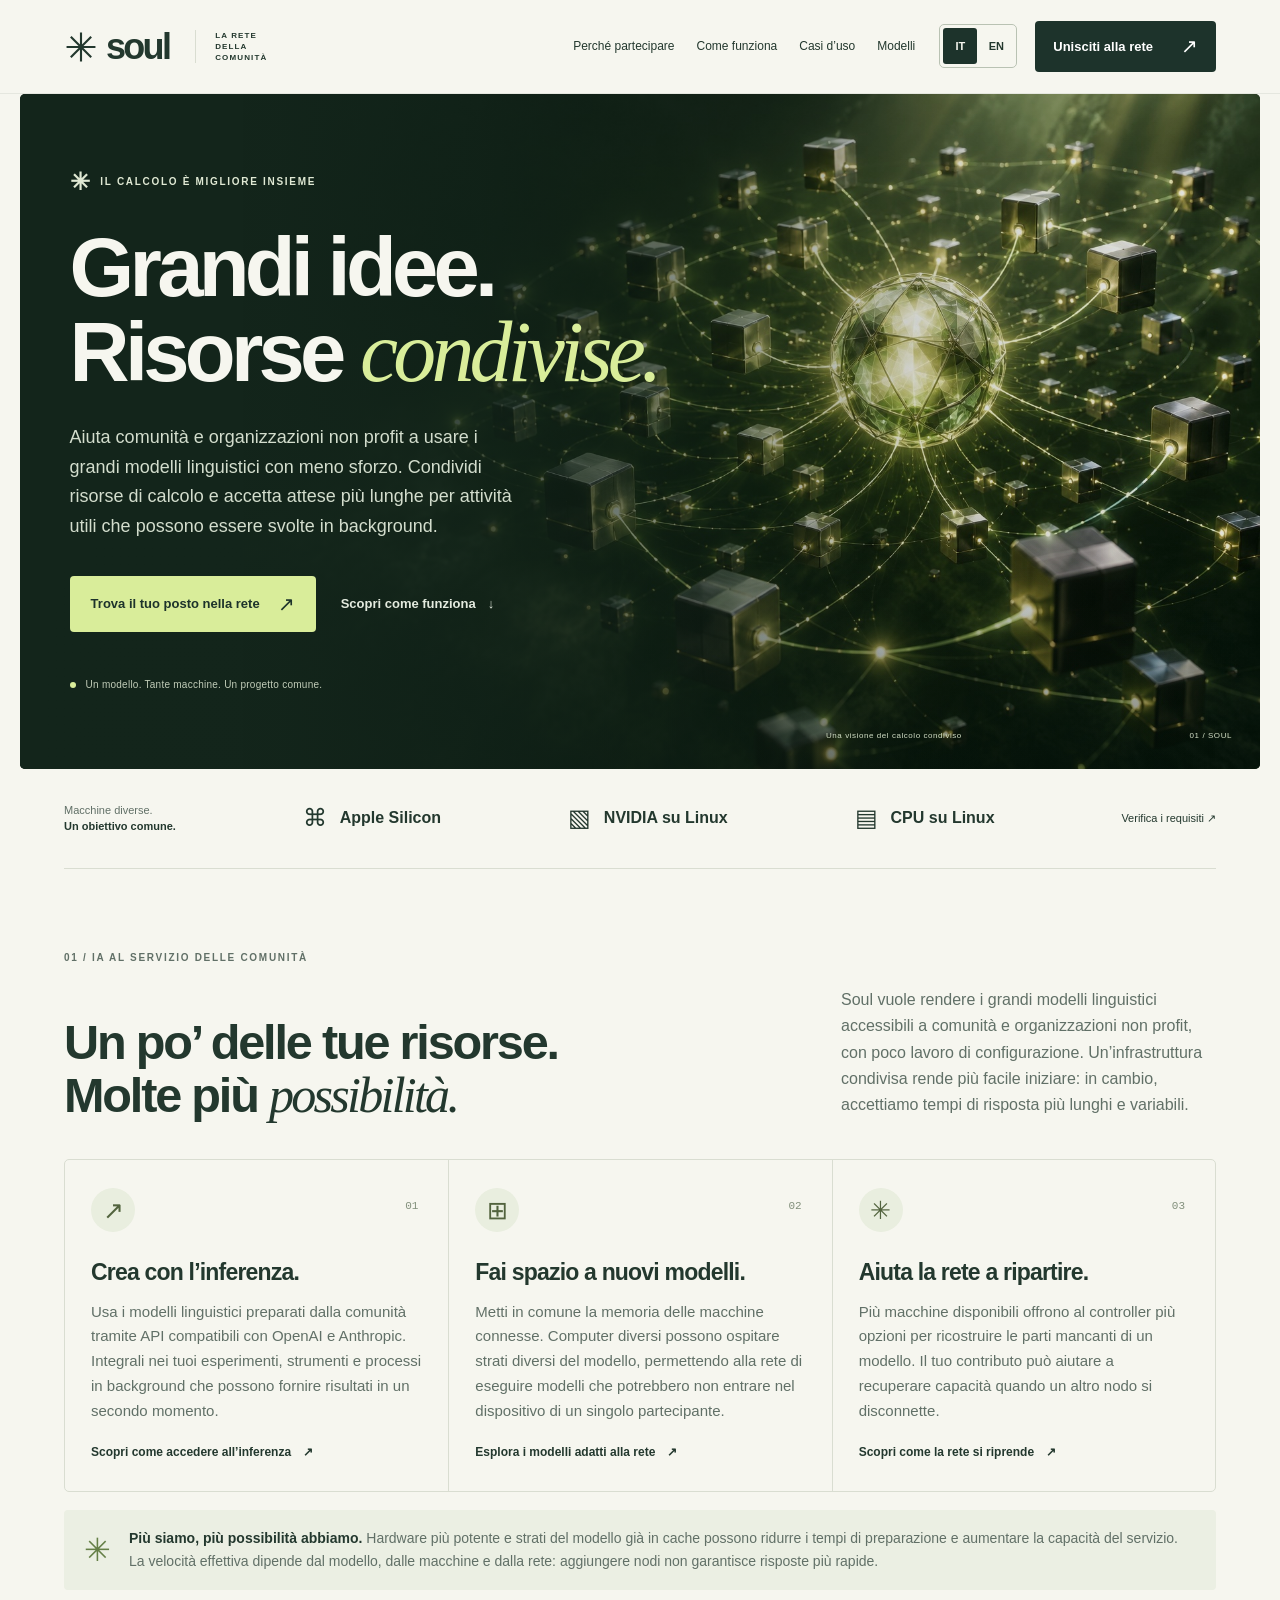
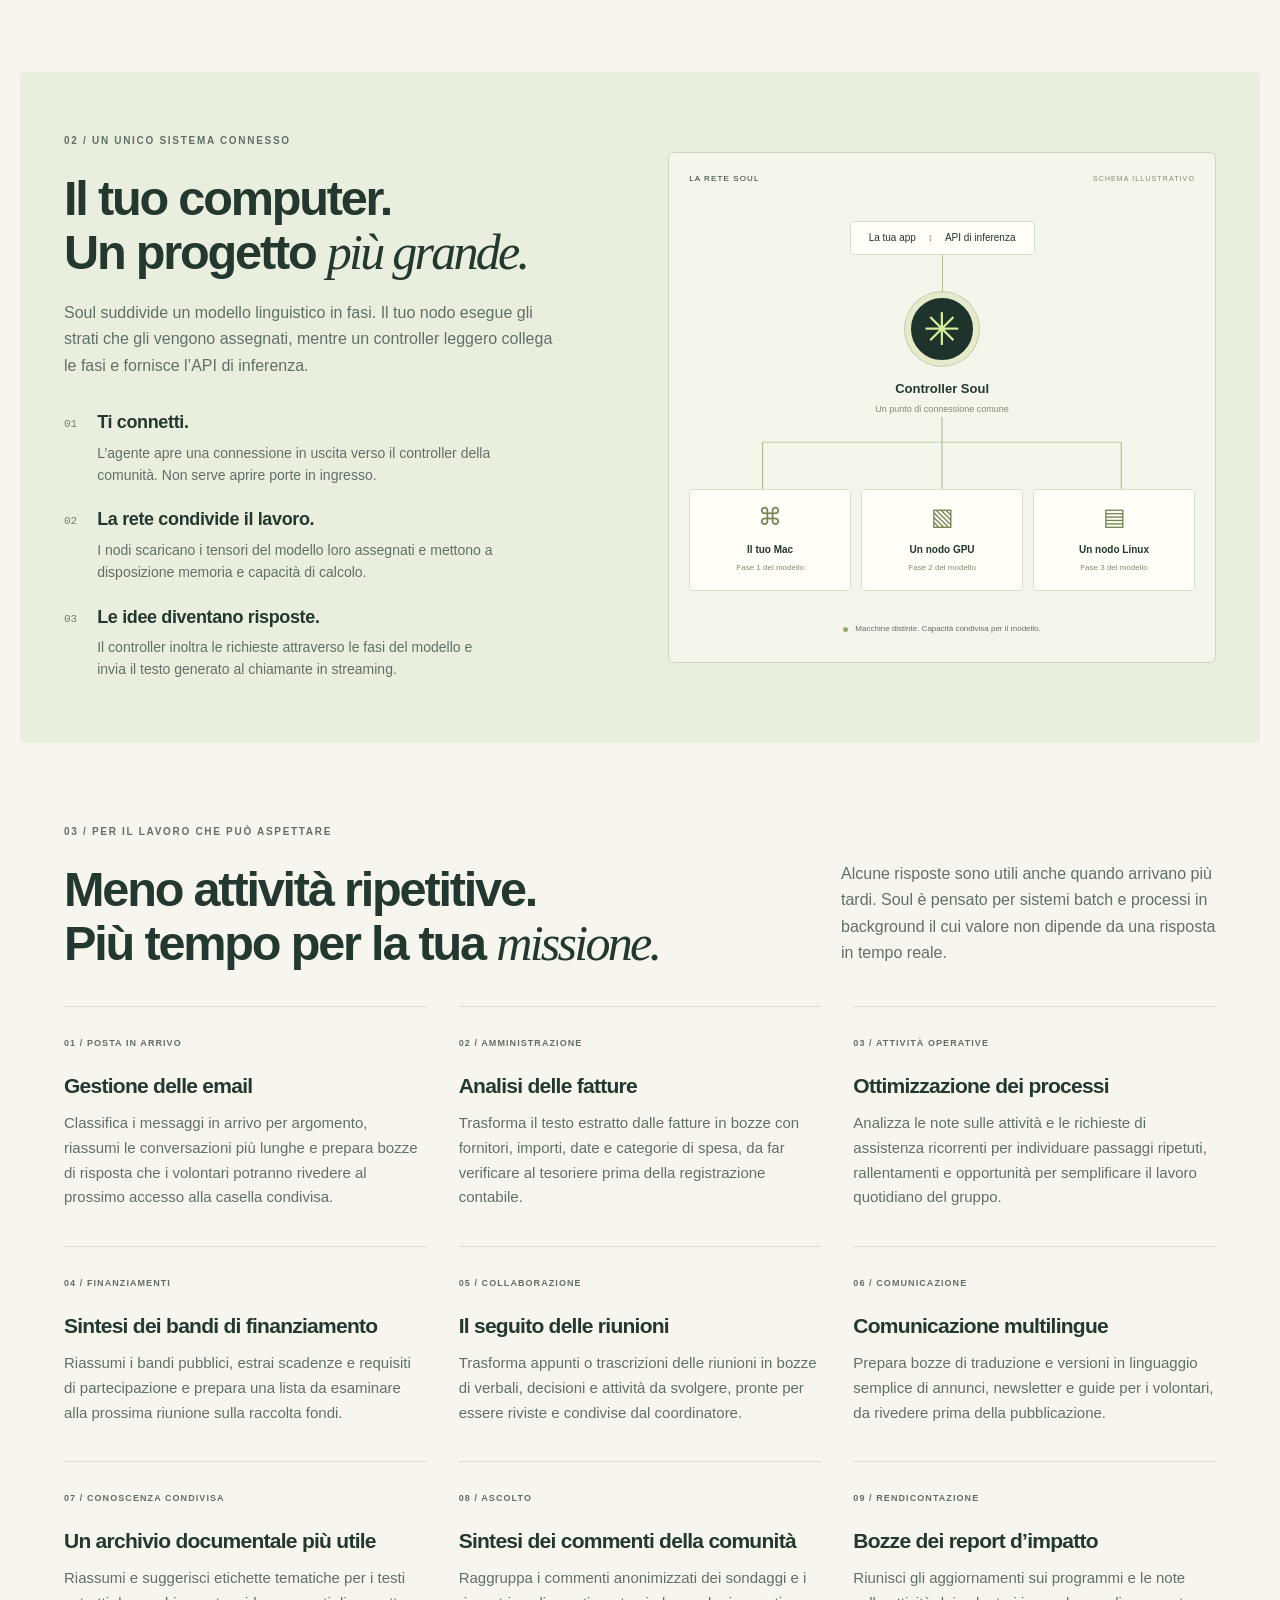
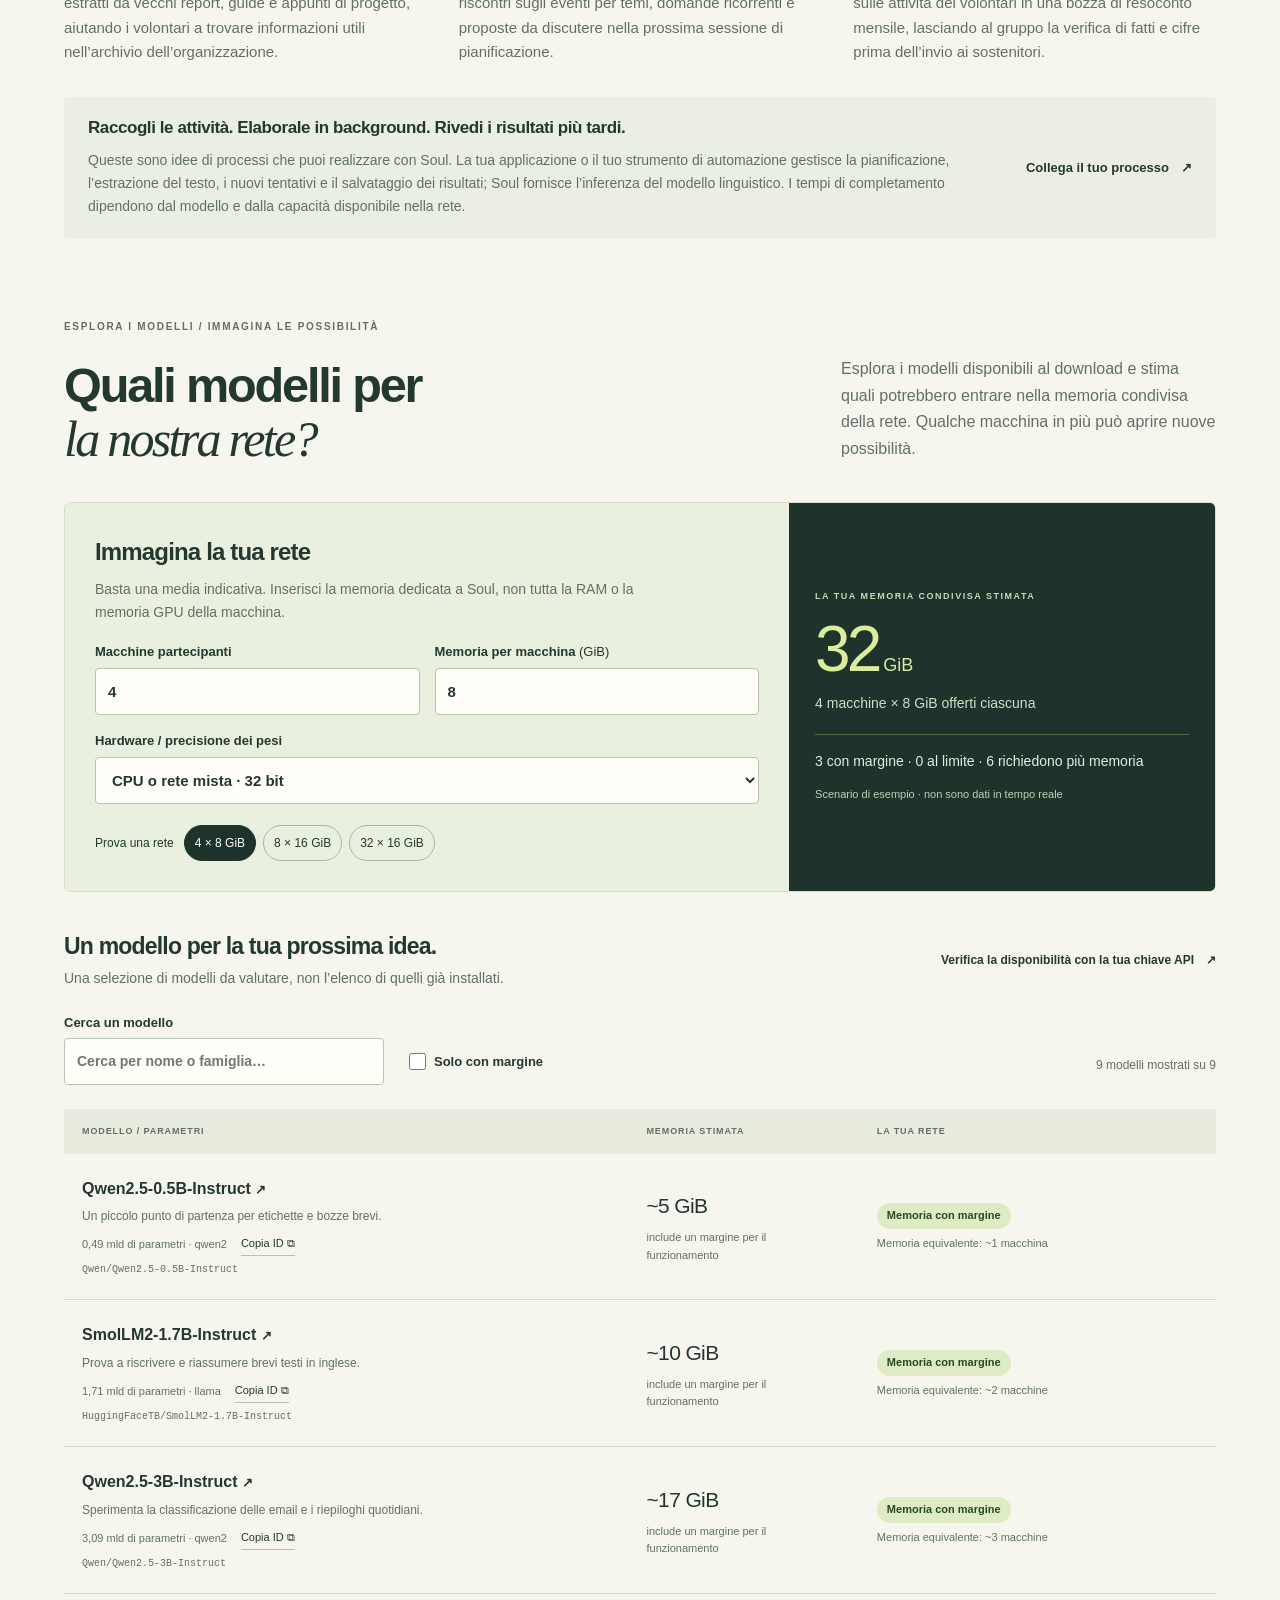
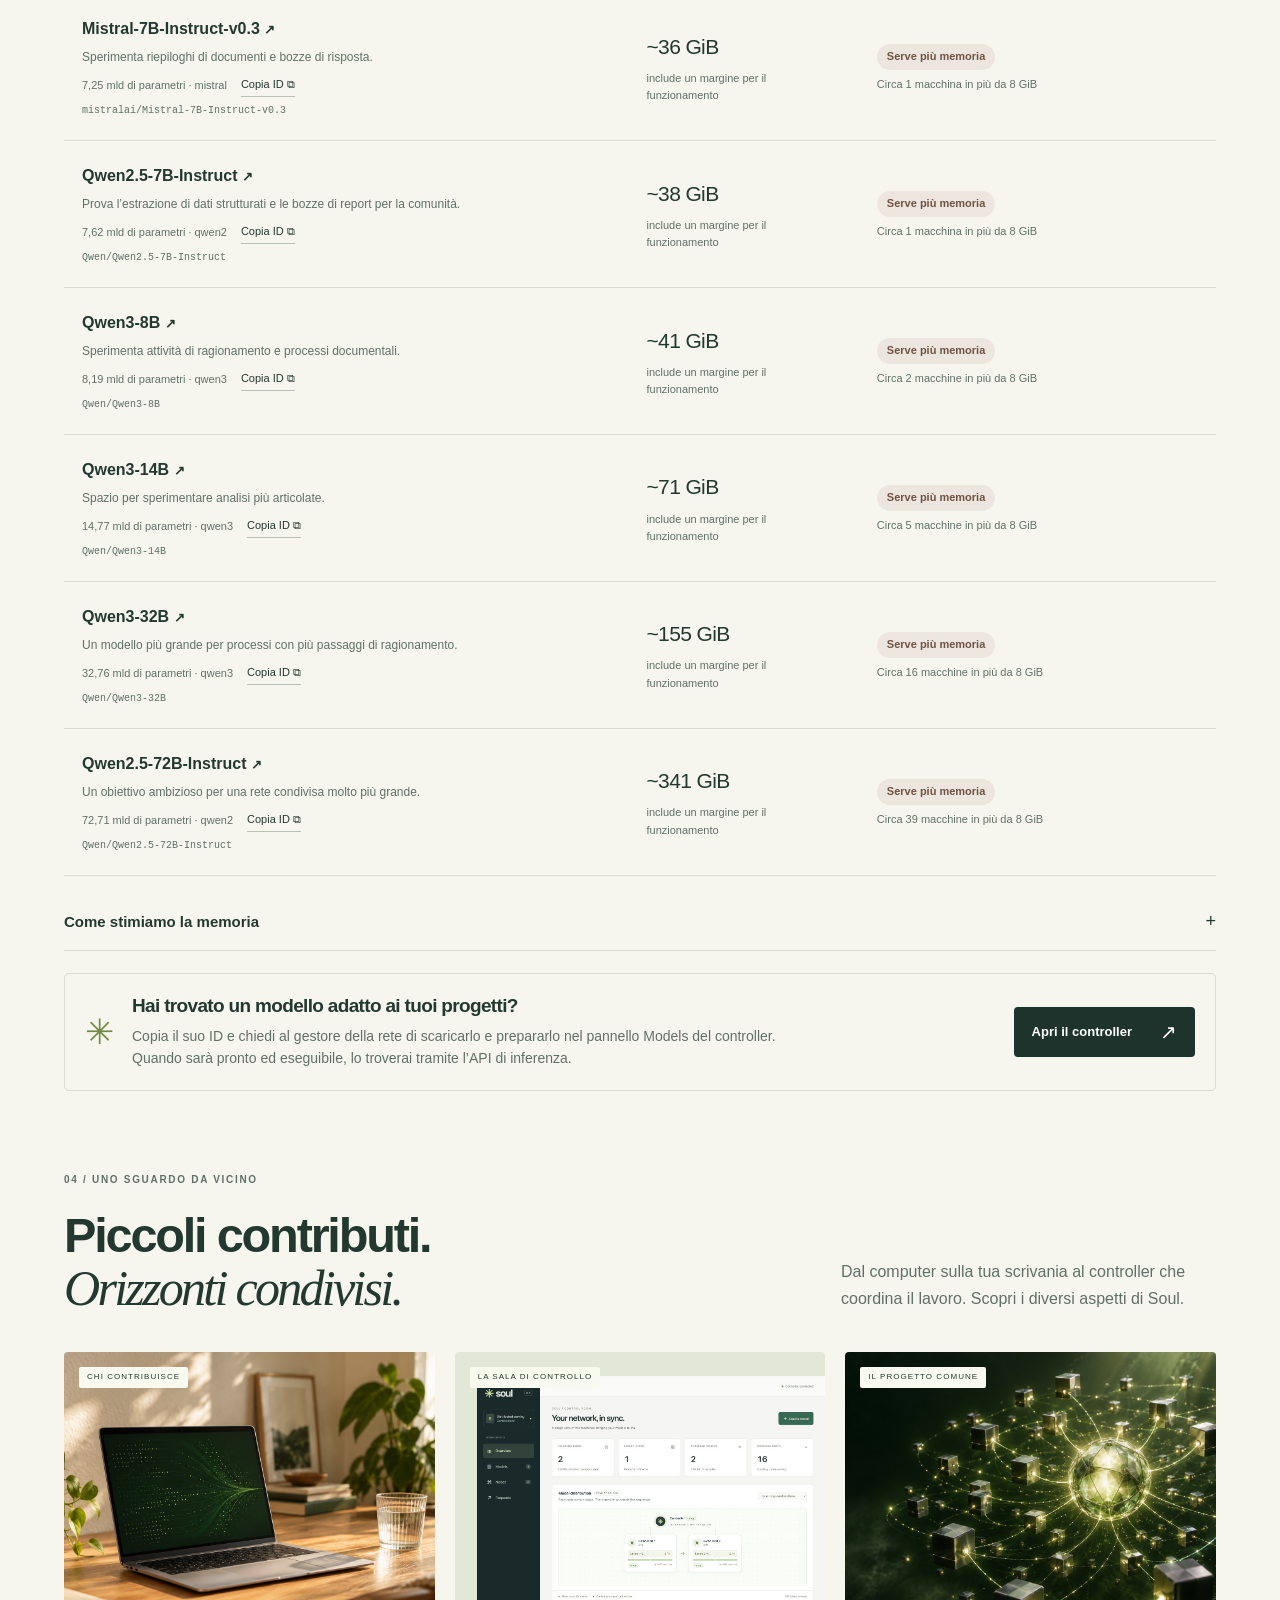
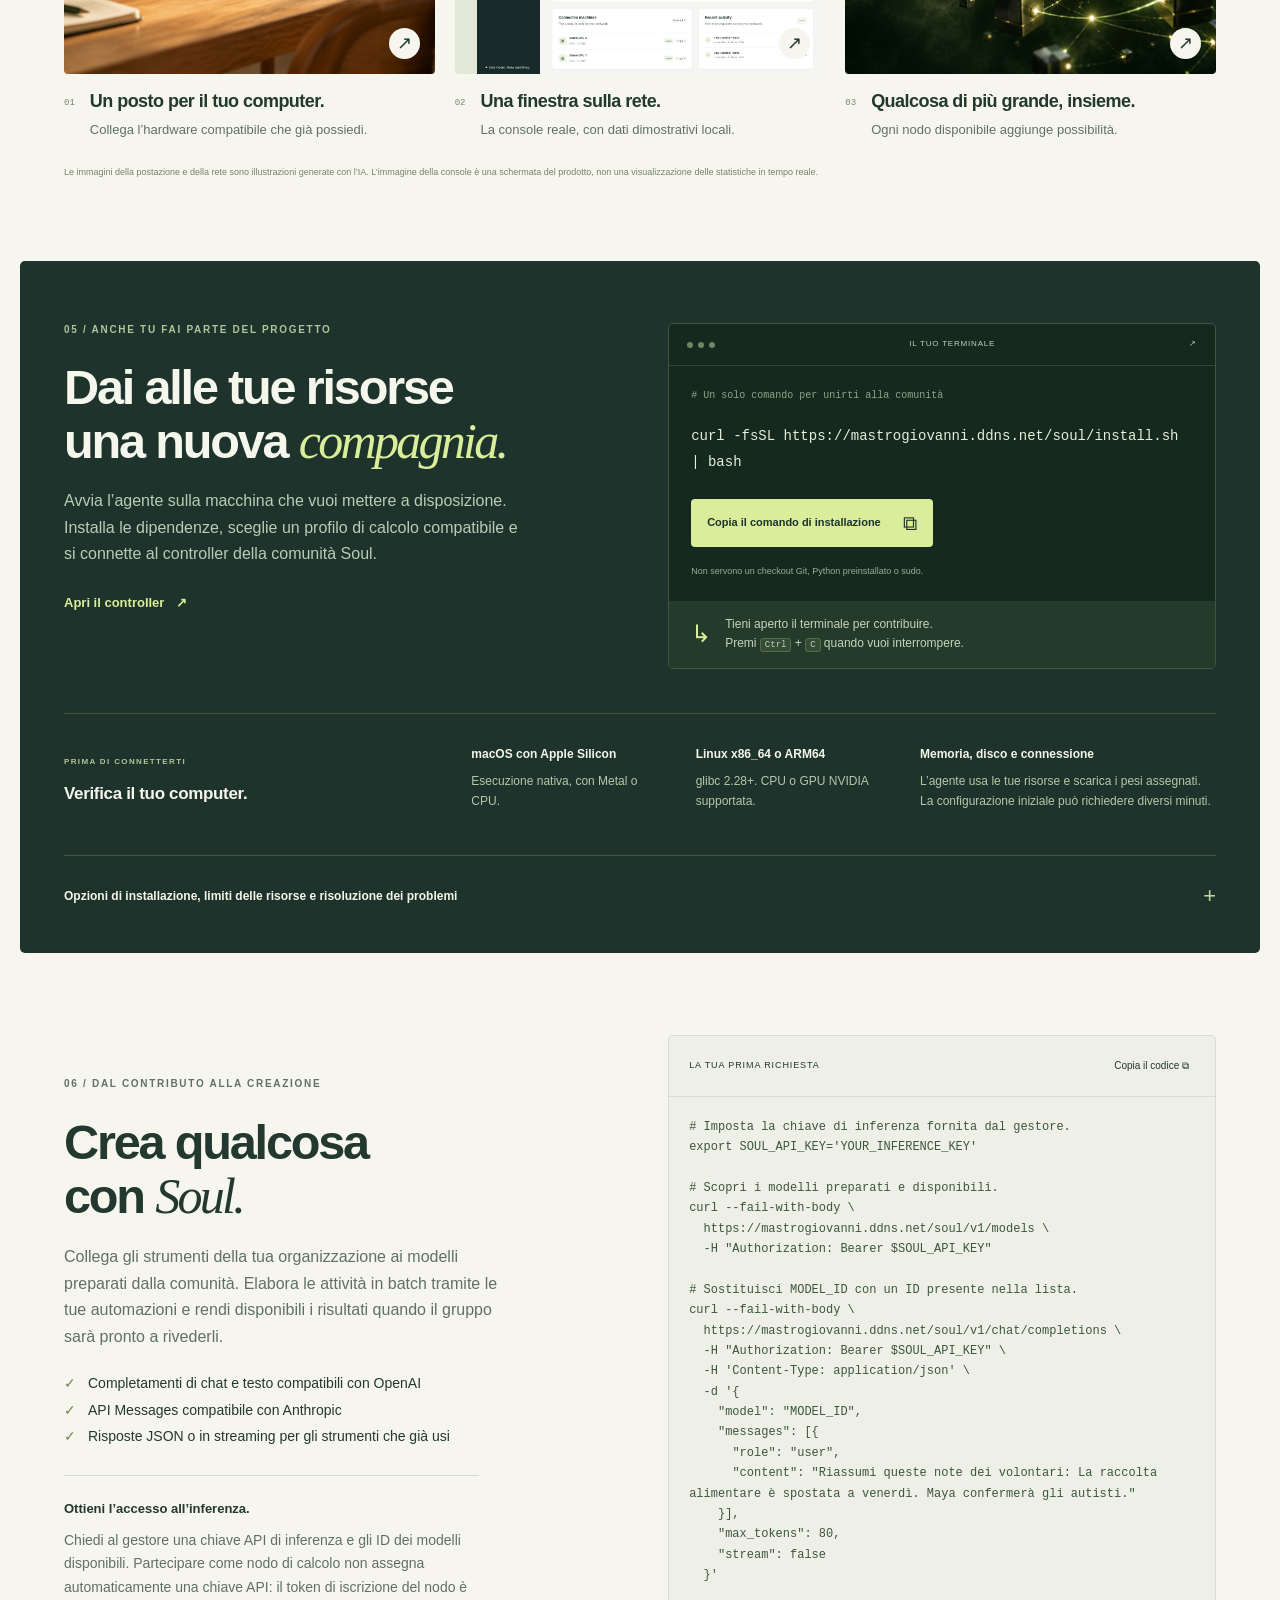
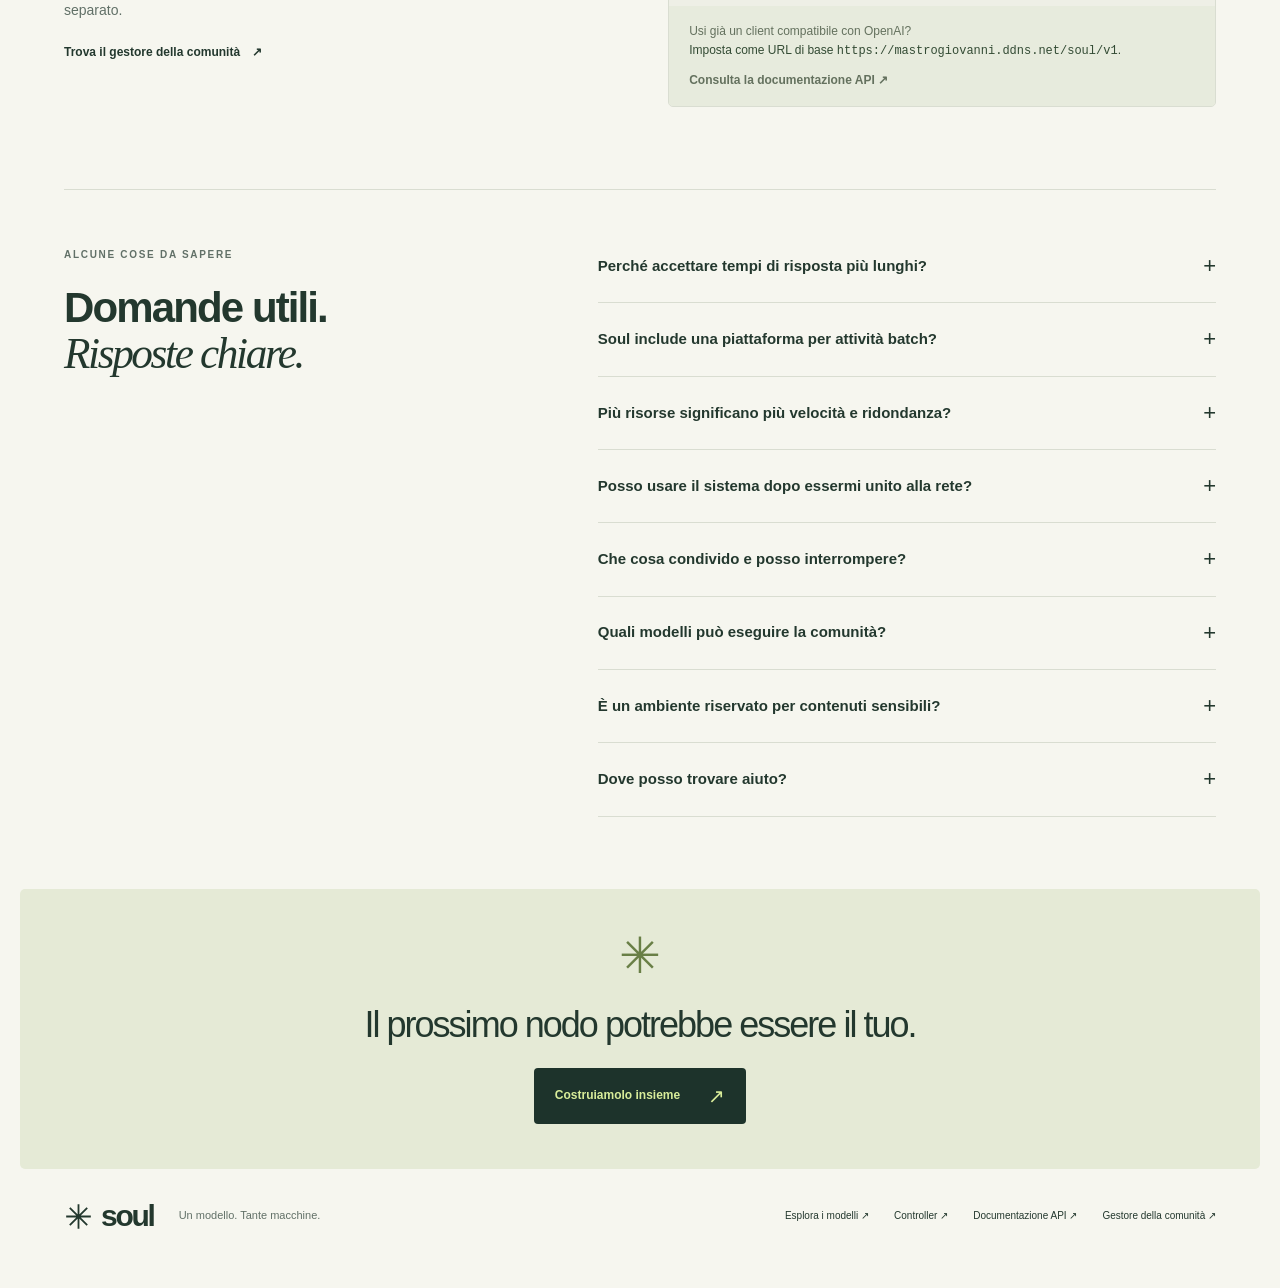
==== commit 7d5be716: "Refine website typography and spacing" ====
--- a/site/index.html
+++ b/site/index.html
@@ -33,9 +33,9 @@
     <meta property="og:locale:alternate" content="en_US" />
     <meta name="twitter:card" content="summary_large_image" />
     <link rel="icon" href="assets/favicon.svg" type="image/svg+xml" />
-    <link rel="stylesheet" href="styles.css?v=20261008-languages" />
-    <script type="module" src="app.js?v=20261008-languages"></script>
-    <script type="module" src="model-explorer.js?v=20261008-languages"></script>
+    <link rel="stylesheet" href="styles.css?v=20261008-spacing" />
+    <script type="module" src="app.js?v=20261008-spacing"></script>
+    <script type="module" src="model-explorer.js?v=20261008-spacing"></script>
     <title>Soul — Grandi idee. Risorse condivise.</title>
   </head>
   <body>
--- a/site/styles.css
+++ b/site/styles.css
@@ -20,7 +20,7 @@
   margin: 0;
   background: var(--paper);
   color: var(--ink);
-  font: 16px/1.65 var(--sans);
+  font: 17px/1.62 var(--sans);
   -webkit-font-smoothing: antialiased;
 }
 a {
@@ -116,9 +116,9 @@
   background: var(--forest);
   color: #fff;
   min-height: 52px;
-  padding: 13px 24px;
+  padding: 12px 21px;
   text-decoration: none;
-  font-size: 13px;
+  font-size: 14px;
   font-weight: 600;
   border-radius: 4px;
   transition:
@@ -141,14 +141,14 @@
   background: #e7f4bf;
 }
 .button-small {
-  font-size: 12px;
+  font-size: 13px;
   min-height: 44px;
-  padding: 10px 20px;
+  padding: 9px 18px;
   gap: 28px;
 }
 .text-link {
   text-decoration: none;
-  font-size: 13px;
+  font-size: 14px;
   font-weight: 600;
   display: inline-flex;
   align-items: center;
@@ -260,7 +260,7 @@
 .hero-content {
   position: relative;
   z-index: 1;
-  padding: 70px 4%;
+  padding: 58px 4%;
   width: 100%;
 }
 .hero .eyebrow {
@@ -284,9 +284,9 @@
   color: var(--lime);
 }
 .hero-description {
-  font-size: 16px;
-  line-height: 1.75;
-  max-width: 425px;
+  font-size: 18px;
+  line-height: 1.65;
+  max-width: 455px;
   color: #d3ddcd;
 }
 .hero-actions {
@@ -297,11 +297,11 @@
 }
 .hero-actions .text-link {
   color: #e4ebdf;
-  font-size: 12px;
+  font-size: 13px;
 }
 .hero-actions .button {
   gap: 18px;
-  font-size: 12px;
+  font-size: 13px;
 }
 .hero-note {
   display: flex;
@@ -373,10 +373,10 @@
   text-decoration: underline;
 }
 .section {
-  padding: 100px 5%;
+  padding: 82px 5%;
 }
 .section-heading {
-  margin-bottom: 45px;
+  margin-bottom: 36px;
 }
 .section-heading .eyebrow {
   margin-bottom: 22px;
@@ -388,9 +388,9 @@
   gap: 50px;
 }
 .heading-row > p {
-  max-width: 330px;
-  font-size: 14px;
-  line-height: 1.8;
+  max-width: 375px;
+  font-size: 16px;
+  line-height: 1.65;
   padding-bottom: 4px;
 }
 .benefit-grid {
@@ -401,7 +401,7 @@
   overflow: hidden;
 }
 .benefit {
-  padding: 34px 30px 32px;
+  padding: 28px 26px;
   position: relative;
 }
 .benefit + .benefit {
@@ -426,15 +426,15 @@
   color: #82907c;
 }
 .benefit h3 {
-  margin: 32px 0 15px;
+  margin: 26px 0 12px;
 }
 .benefit p {
-  font-size: 13px;
-  line-height: 1.85;
-  margin-bottom: 25px;
+  font-size: 15px;
+  line-height: 1.65;
+  margin-bottom: 20px;
 }
 .benefit a {
-  font-size: 11px;
+  font-size: 12px;
   font-weight: 600;
   text-decoration: none;
   display: flex;
@@ -448,8 +448,8 @@
   display: flex;
   align-items: center;
   gap: 18px;
-  margin-top: 22px;
-  padding: 20px 24px;
+  margin-top: 18px;
+  padding: 17px 20px;
   background: #ebefe3;
   border-radius: 4px;
 }
@@ -458,8 +458,8 @@
   font-size: 32px;
 }
 .growth-note p {
-  font-size: 12px;
-  line-height: 1.8;
+  font-size: 14px;
+  line-height: 1.65;
 }
 .growth-note strong {
   color: var(--ink);
@@ -467,7 +467,7 @@
 }
 .how-section {
   margin: 0 20px;
-  padding: 75px calc(5% - 20px);
+  padding: 62px calc(5% - 20px);
   display: grid;
   grid-template-columns: 1fr 1.07fr;
   gap: 8%;
@@ -479,9 +479,10 @@
   margin-bottom: 24px;
 }
 .how-copy > p:not(.eyebrow) {
-  font-size: 14px;
-  margin-top: 25px;
-  max-width: 460px;
+  font-size: 16px;
+  line-height: 1.65;
+  margin-top: 21px;
+  max-width: 500px;
 }
 .simple-steps {
   padding: 0;
@@ -491,26 +492,26 @@
 .simple-steps li {
   display: flex;
   gap: 20px;
-  margin-top: 26px;
+  margin-top: 22px;
 }
 .simple-steps li > span {
   font: 11px/27px monospace;
   color: #778167;
 }
 .simple-steps h3 {
-  font-size: 16px;
+  font-size: 18px;
   letter-spacing: -0.02em;
   margin-bottom: 7px;
 }
 .simple-steps p {
-  font-size: 12px;
-  max-width: 365px;
-  line-height: 1.75;
+  font-size: 14px;
+  max-width: 405px;
+  line-height: 1.6;
 }
 .network-diagram {
   border: 1px solid #ced5c1;
   border-radius: 6px;
-  padding: 24px;
+  padding: 20px;
   background-color: #f4f6ec;
   background-image: radial-gradient(#d1d9c4 0.65px, transparent 0.65px);
   background-size: 16px 16px;
@@ -626,7 +627,7 @@
 .gallery {
   display: grid;
   grid-template-columns: repeat(3, minmax(0, 1fr));
-  gap: 22px;
+  gap: 20px;
 }
 .gallery-open {
   display: block;
@@ -677,7 +678,7 @@
 .gallery figcaption {
   display: flex;
   gap: 15px;
-  padding: 22px 0 0;
+  padding: 16px 0 0;
 }
 .gallery figcaption > span {
   font: 9px/26px monospace;
@@ -688,8 +689,8 @@
   letter-spacing: -0.03em;
 }
 .gallery figcaption p {
-  font-size: 11px;
-  line-height: 1.7;
+  font-size: 13px;
+  line-height: 1.55;
   margin-top: 6px;
 }
 .gallery-footnote {
@@ -701,7 +702,7 @@
   background: var(--forest);
   color: #f5f6ec;
   margin: 0 20px;
-  padding: 75px calc(5% - 20px) 45px;
+  padding: 62px calc(5% - 20px) 38px;
   border-radius: 5px;
   display: grid;
   grid-template-columns: 1fr 1.07fr;
@@ -718,13 +719,13 @@
 }
 .join-intro > p:not(.eyebrow) {
   color: #bdcbb6;
-  font-size: 14px;
-  line-height: 1.85;
-  max-width: 420px;
-  margin: 23px 0;
+  font-size: 16px;
+  line-height: 1.65;
+  max-width: 460px;
+  margin: 20px 0;
 }
 .join-intro .text-link {
-  font-size: 12px;
+  font-size: 13px;
   color: var(--lime);
 }
 .join-panel {
@@ -756,7 +757,7 @@
   background: #718466;
 }
 .terminal-body {
-  padding: 27px;
+  padding: 22px;
 }
 .terminal-comment {
   color: #93a488;
@@ -784,15 +785,15 @@
   gap: 14px;
   align-items: center;
   background: #243b2c;
-  padding: 16px 27px;
+  padding: 14px 22px;
 }
 .join-reminder > span {
   font-size: 24px;
   color: var(--lime);
 }
 .join-reminder p {
-  font-size: 10px;
-  line-height: 1.9;
+  font-size: 12px;
+  line-height: 1.65;
   color: #c6d3bb;
 }
 kbd {
@@ -832,12 +833,12 @@
   gap: 7px;
 }
 .requirements strong {
-  font-size: 11px;
+  font-size: 12px;
   font-weight: 550;
 }
 .requirements li span {
-  font-size: 10px;
-  line-height: 1.85;
+  font-size: 12px;
+  line-height: 1.65;
   color: #b8c7aa;
 }
 .install-details {
@@ -861,10 +862,10 @@
   margin: 25px 0 10px;
 }
 .details-content p {
-  font-size: 12px;
+  font-size: 14px;
   color: #bdcbb6;
-  margin: 12px 0;
-  line-height: 1.85;
+  margin: 10px 0;
+  line-height: 1.65;
 }
 .details-content a {
   color: var(--lime);
@@ -898,7 +899,7 @@
   gap: 32px;
 }
 .use-case {
-  padding: 25px 0 5px;
+  padding: 20px 0 4px;
   border-top: 1px solid var(--line);
 }
 .case-number {
@@ -912,15 +913,15 @@
   font-size: 21px;
 }
 .use-case p {
-  font-size: 13px;
-  line-height: 1.85;
+  font-size: 15px;
+  line-height: 1.65;
 }
 .workflow-note {
   display: flex;
   align-items: center;
-  gap: 35px;
-  margin-top: 35px;
-  padding: 26px 30px;
+  gap: 28px;
+  margin-top: 28px;
+  padding: 20px 24px;
   background: #ebefe3;
   border-radius: 4px;
 }
@@ -933,12 +934,12 @@
 }
 .workflow-note p {
   margin-top: 10px;
-  font-size: 12px;
-  line-height: 1.85;
+  font-size: 14px;
+  line-height: 1.65;
 }
 .workflow-note a {
   flex: none;
-  font-size: 12px;
+  font-size: 13px;
 }
 .inference-section {
   display: grid;
@@ -950,17 +951,17 @@
   margin-bottom: 25px;
 }
 .section-description {
-  font-size: 14px;
-  line-height: 1.9;
-  max-width: 410px;
-  margin-top: 25px;
+  font-size: 16px;
+  line-height: 1.65;
+  max-width: 455px;
+  margin-top: 21px;
 }
 .check-list {
   padding: 0;
   list-style: none;
-  margin: 23px 0 31px;
-  font-size: 12px;
-  line-height: 2.2;
+  margin: 20px 0 25px;
+  font-size: 14px;
+  line-height: 1.9;
 }
 .check-list li::before {
   content: "✓";
@@ -969,20 +970,20 @@
 }
 .access-note {
   border-top: 1px solid var(--line);
-  padding-top: 23px;
+  padding-top: 18px;
   max-width: 415px;
 }
 .access-note strong {
+  font-size: 13px;
+  font-weight: 600;
+}
+.access-note p {
+  font-size: 14px;
+  line-height: 1.65;
+  margin: 8px 0 15px;
+}
+.access-note a {
   font-size: 12px;
-  font-weight: 600;
-}
-.access-note p {
-  font-size: 12px;
-  line-height: 1.85;
-  margin: 8px 0 15px;
-}
-.access-note a {
-  font-size: 11px;
 }
 .api-panel {
   min-width: 0;
@@ -1008,16 +1009,16 @@
   min-height: 30px;
 }
 .api-panel pre {
-  padding: 25px;
-  font-size: 11px;
-  line-height: 1.9;
+  padding: 20px;
+  font-size: 12px;
+  line-height: 1.7;
   color: #3d573e;
 }
 .api-footer {
-  font-size: 10px;
+  font-size: 12px;
   color: #64715e;
-  line-height: 1.8;
-  padding: 19px 24px;
+  line-height: 1.6;
+  padding: 16px 20px;
   background: #e7ebdd;
   overflow-wrap: anywhere;
 }
@@ -1037,7 +1038,7 @@
 .faq-section {
   border-top: 1px solid var(--line);
   margin: 0 5%;
-  padding: 70px 0 90px;
+  padding: 58px 0 72px;
   display: grid;
   grid-template-columns: 1fr 1.4fr;
   gap: 8%;
@@ -1050,7 +1051,7 @@
 }
 .faq-list details {
   border-bottom: 1px solid var(--line);
-  padding: 22px 0;
+  padding: 18px 0;
 }
 .faq-list details:first-child {
   padding-top: 0;
@@ -1060,7 +1061,7 @@
   align-items: center;
   justify-content: space-between;
   gap: 16px;
-  font-size: 13px;
+  font-size: 15px;
   font-weight: 550;
   cursor: pointer;
   list-style: none;
@@ -1078,9 +1079,9 @@
   transform: rotate(45deg);
 }
 .faq-list details p {
-  font-size: 12px;
-  line-height: 1.9;
-  padding-top: 14px;
+  font-size: 14px;
+  line-height: 1.65;
+  padding-top: 12px;
   max-width: 600px;
 }
 .closing {
@@ -1088,7 +1089,7 @@
   border-radius: 5px;
   background: #e5ead6;
   text-align: center;
-  padding: 52px 25px 55px;
+  padding: 42px 25px 45px;
   display: flex;
   align-items: center;
   flex-direction: column;
@@ -1116,7 +1117,7 @@
   display: flex;
   align-items: center;
   gap: 25px;
-  padding: 40px 0;
+  padding: 32px 0;
 }
 footer .brand {
   font-size: 30px;
@@ -1285,8 +1286,8 @@
     top: 33px;
   }
   .section {
-    padding-top: 80px;
-    padding-bottom: 80px;
+    padding-top: 68px;
+    padding-bottom: 68px;
   }
   .how-section,
   .join-section,
@@ -1294,8 +1295,8 @@
     gap: 45px 5%;
   }
   .how-section {
-    padding-top: 60px;
-    padding-bottom: 60px;
+    padding-top: 52px;
+    padding-bottom: 52px;
   }
   .diagram-nodes {
     gap: 6px;
@@ -1375,7 +1376,7 @@
     );
   }
   .hero-content {
-    padding: 42px 24px 90px;
+    padding: 38px 24px 78px;
   }
   .hero .eyebrow {
     font-size: 8px;
@@ -1390,7 +1391,8 @@
   }
   .hero-description {
     max-width: 390px;
-    font-size: 14px;
+    font-size: 16px;
+    line-height: 1.6;
   }
   .hero-actions {
     flex-direction: column;
@@ -1443,7 +1445,7 @@
     justify-self: end;
   }
   .section {
-    padding: 62px 24px;
+    padding: 52px 24px;
   }
   h2 {
     font-size: 39px;
@@ -1458,7 +1460,8 @@
     display: block;
   }
   .heading-row > p {
-    font-size: 13px;
+    font-size: 15px;
+    line-height: 1.6;
     margin-top: 20px;
     max-width: 450px;
   }
@@ -1479,7 +1482,7 @@
     padding: 22px;
   }
   .benefit {
-    padding: 26px;
+    padding: 22px;
   }
   .benefit + .benefit {
     border-left: 0;
@@ -1490,7 +1493,7 @@
     font-size: 22px;
   }
   .benefit p {
-    font-size: 13px;
+    font-size: 15px;
     margin-bottom: 18px;
     max-width: 500px;
   }
@@ -1505,11 +1508,11 @@
   }
   .growth-note {
     gap: 13px;
-    padding: 17px;
+    padding: 15px;
     align-items: flex-start;
   }
   .growth-note p {
-    font-size: 11px;
+    font-size: 13px;
   }
   .growth-note .little-star {
     font-size: 27px;
@@ -1517,18 +1520,18 @@
   }
   .how-section {
     margin: 0 10px;
-    padding: 48px 24px;
+    padding: 42px 24px;
     grid-template-columns: 1fr;
     gap: 35px;
   }
   .how-copy > p:not(.eyebrow) {
-    font-size: 13px;
+    font-size: 15px;
   }
   .simple-steps {
     margin-top: 25px;
   }
   .simple-steps p {
-    font-size: 12px;
+    font-size: 14px;
     max-width: 450px;
   }
   .network-diagram {
@@ -1558,7 +1561,7 @@
     font-size: 20px;
   }
   .gallery figcaption p {
-    font-size: 12px;
+    font-size: 14px;
   }
   .gallery-footnote {
     font-size: 9px;
@@ -1566,15 +1569,15 @@
   }
   .join-section {
     margin: 0 10px;
-    padding: 48px 24px 28px;
+    padding: 42px 24px 26px;
     grid-template-columns: 1fr;
     gap: 30px;
   }
   .join-intro > p:not(.eyebrow) {
-    font-size: 13px;
+    font-size: 15px;
   }
   .terminal-body {
-    padding: 23px;
+    padding: 20px;
   }
   .terminal-body pre {
     font-size: 13px;
@@ -1591,7 +1594,7 @@
     font-size: 12px;
   }
   .requirements li span {
-    font-size: 11px;
+    font-size: 12px;
   }
   .requirements li {
     gap: 3px;
@@ -1604,7 +1607,7 @@
     gap: 32px;
   }
   .section-description {
-    font-size: 13px;
+    font-size: 15px;
   }
   .access-note {
     max-width: none;
@@ -1622,7 +1625,7 @@
   }
   .faq-section {
     margin: 0 24px;
-    padding: 55px 0 60px;
+    padding: 46px 0 52px;
     grid-template-columns: 1fr;
     gap: 32px;
   }
@@ -1630,14 +1633,14 @@
     font-size: 39px;
   }
   .faq-list summary {
-    font-size: 12px;
+    font-size: 14px;
   }
   .faq-list details p {
-    font-size: 12px;
+    font-size: 14px;
   }
   .closing {
     margin: 0 10px;
-    padding: 39px 20px;
+    padding: 34px 20px;
     gap: 23px;
   }
   .closing p {
@@ -1728,45 +1731,45 @@
 }
 .network-estimate { padding: 30px; background: #eaf0df; }
 .network-estimate fieldset { border: 0; margin: 0; padding: 0; min-width: 0; }
-.network-estimate legend { font-size: 22px; font-weight: 550; letter-spacing: -0.035em; padding: 0; }
-#estimate-help { font-size: 12px; max-width: 510px; margin: 6px 0 23px; }
+.network-estimate legend { font-size: 24px; font-weight: 550; letter-spacing: -0.035em; padding: 0; }
+#estimate-help { font-size: 14px; max-width: 540px; margin: 6px 0 18px; }
 .network-inputs { display: grid; grid-template-columns: 1fr 1fr; gap: 15px; }
 .network-inputs label:last-child { grid-column: 1 / -1; }
-.network-inputs label, .model-filters > label { font-size: 12px; font-weight: 600; }
+.network-inputs label, .model-filters > label { font-size: 13px; font-weight: 600; }
 .network-inputs label > span { font-weight: 400; }
 .network-inputs input, .network-inputs select { display: block; margin-top: 6px; font-size: 15px; }
 .network-presets { display: flex; gap: 7px; align-items: center; flex-wrap: wrap; margin-top: 21px; }
-.network-presets > span { font-size: 11px; margin-right: 3px; }
+.network-presets > span { font-size: 12px; margin-right: 3px; }
 .network-presets button {
   background: transparent;
   border: 1px solid #aab79b;
   border-radius: 30px;
-  padding: 6px 11px;
+  padding: 6px 10px;
   min-height: 36px;
-  font-size: 11px;
+  font-size: 12px;
   color: var(--ink);
 }
 .network-presets button[aria-pressed="true"] { background: var(--forest); border-color: var(--forest); color: white; }
 .network-presets button:hover { box-shadow: 0 0 0 1px var(--forest); }
-.network-total { background: var(--forest); color: var(--paper); padding: 32px; display: flex; flex-direction: column; justify-content: center; }
+.network-total { background: var(--forest); color: var(--paper); padding: 26px; display: flex; flex-direction: column; justify-content: center; }
 .network-total .eyebrow { color: #c5d9b5; font-size: 9px; }
 .capacity-number { color: var(--lime); margin: 8px 0 4px; line-height: 1.2; }
 .capacity-number strong { font-size: clamp(40px, 5vw, 72px); font-weight: 500; letter-spacing: -0.06em; overflow-wrap: anywhere; }
 .capacity-number > span { font-size: 18px; }
-#capacity-description { font-size: 12px; color: #d1dec7; }
-#fit-summary { color: #e5eddf; font-size: 12px; margin-top: 24px; padding-top: 18px; border-top: 1px solid #536348; }
-.scenario-label { font-size: 10px; color: #bfd0b3; margin-top: 15px; }
-.estimate-error { font-size: 12px; margin-top: 15px; color: #8d301d; }
-.model-notice { margin: 20px 0; font-size: 13px; }
+#capacity-description { font-size: 14px; color: #d1dec7; }
+#fit-summary { color: #e5eddf; font-size: 14px; margin-top: 20px; padding-top: 15px; border-top: 1px solid #536348; }
+.scenario-label { font-size: 11px; color: #bfd0b3; margin-top: 13px; }
+.estimate-error { font-size: 13px; margin-top: 12px; color: #8d301d; }
+.model-notice { margin: 16px 0; font-size: 14px; }
 .model-catalog-heading { display: flex; align-items: center; justify-content: space-between; gap: 25px; margin: 40px 0 22px; }
-.model-catalog-heading p { font-size: 12px; margin-top: 6px; }
-.model-catalog-heading .text-link { font-size: 11px; }
+.model-catalog-heading p { font-size: 14px; margin-top: 5px; }
+.model-catalog-heading .text-link { font-size: 12px; }
 .model-filters { display: flex; align-items: flex-end; flex-wrap: wrap; gap: 18px 25px; margin-bottom: 24px; }
 .model-filters > label:first-child { width: min(100%, 320px); }
 .model-filters input[type="search"] { margin-top: 5px; font-size: 14px; }
 .model-filters .model-fit-toggle { display: flex; align-items: center; gap: 8px; min-height: 47px; }
 .model-fit-toggle input[type="checkbox"] { accent-color: var(--forest); width: 17px; height: 17px; min-height: 0; margin: 0; }
-#model-result-count { margin-left: auto; font-size: 11px; padding-bottom: 12px; }
+#model-result-count { margin-left: auto; font-size: 12px; padding-bottom: 10px; }
 .model-table { width: 100%; border-collapse: collapse; text-align: left; table-layout: fixed; }
 .model-table th { font-size: 9px; letter-spacing: 0.1em; font-weight: 600; color: var(--muted); padding: 15px 18px; background: #e8ecdf; }
 .model-table th:first-child { width: 49%; }
@@ -1776,33 +1779,33 @@
 .model-name { font-size: 16px; font-weight: 600; line-height: 1.4; text-decoration: none; overflow-wrap: anywhere; }
 .model-name:hover { text-decoration: underline; }
 .model-name span { font-size: 13px; }
-.model-identity > p { font-size: 11px; margin: 5px 0 7px; }
-.model-meta { display: flex; flex-wrap: wrap; gap: 4px 14px; align-items: center; font-size: 10px; color: var(--muted); }
-.model-copy { background: transparent; color: var(--ink); font-size: 10px; border-bottom: 1px solid #b9c2b3; padding: 2px 0; }
+.model-identity > p { font-size: 12px; margin: 5px 0 7px; }
+.model-meta { display: flex; flex-wrap: wrap; gap: 4px 14px; align-items: center; font-size: 11px; color: var(--muted); }
+.model-copy { background: transparent; color: var(--ink); font-size: 11px; border-bottom: 1px solid #b9c2b3; padding: 2px 0; }
 .model-copy:hover { border-color: var(--ink); }
-.model-id { display: block; font-size: 9px; margin-top: 6px; color: var(--muted); overflow-wrap: anywhere; }
+.model-id { display: block; font-size: 10px; margin-top: 6px; color: var(--muted); overflow-wrap: anywhere; }
 .model-memory { font-size: 21px; font-weight: 500; letter-spacing: -0.03em; white-space: nowrap; }
-.memory-note, .fit-detail { display: block; font-size: 10px; color: var(--muted); margin-top: 6px; }
+.memory-note, .fit-detail { display: block; font-size: 11px; color: var(--muted); margin-top: 6px; }
 .fit-status { display: inline-block; border-radius: 30px; padding: 5px 10px; font-size: 11px; line-height: 1.4; font-weight: 600; background: #e8ecdf; color: var(--ink); }
 .fit-status[data-fit="likely"] { color: #29491e; background: #deebc5; }
 .fit-status[data-fit="tight"] { color: #775018; background: #f5e6c4; }
 .fit-status[data-fit="more-memory"] { color: #705244; background: #ede6df; }
 .cell-label { display: none; }
 .model-empty-state { text-align: center; }
-.model-empty-state p { padding: 30px 0 12px; font-size: 13px; }
+.model-empty-state p { padding: 24px 0 10px; font-size: 14px; }
 .model-empty-state button { background: transparent; color: var(--ink); padding: 12px; }
-.model-method { margin-top: 22px; font-size: 12px; }
-.model-method summary { cursor: pointer; display: flex; justify-content: space-between; padding: 15px 0; border-bottom: 1px solid var(--line); font-weight: 600; list-style: none; }
+.model-method { margin-top: 18px; font-size: 14px; }
+.model-method summary { cursor: pointer; display: flex; justify-content: space-between; padding: 13px 0; border-bottom: 1px solid var(--line); font-weight: 600; list-style: none; }
 .model-method summary::-webkit-details-marker { display: none; }
 .model-method summary > span { font-size: 18px; }
 .model-method[open] summary > span { transform: rotate(45deg); }
 .model-method > div { max-width: 900px; padding-top: 5px; }
-.model-method p { margin-top: 15px; }
+.model-method p { margin-top: 12px; }
 .model-method strong { color: var(--ink); }
-.model-next-step { display: flex; align-items: center; gap: 22px; border: 1px solid var(--line); border-radius: 5px; padding: 25px; margin-top: 27px; }
+.model-next-step { display: flex; align-items: center; gap: 18px; border: 1px solid var(--line); border-radius: 5px; padding: 20px; margin-top: 22px; }
 .model-next-step > div { flex: 1; }
 .model-next-step h3 { font-size: 19px; }
-.model-next-step p { font-size: 12px; margin-top: 8px; max-width: 630px; }
+.model-next-step p { font-size: 14px; margin-top: 6px; max-width: 670px; }
 .model-next-step > .little-star { font-size: 35px; color: #718b45; }
 .model-next-step > a { flex: none; }
 @media (max-width: 1000px) {
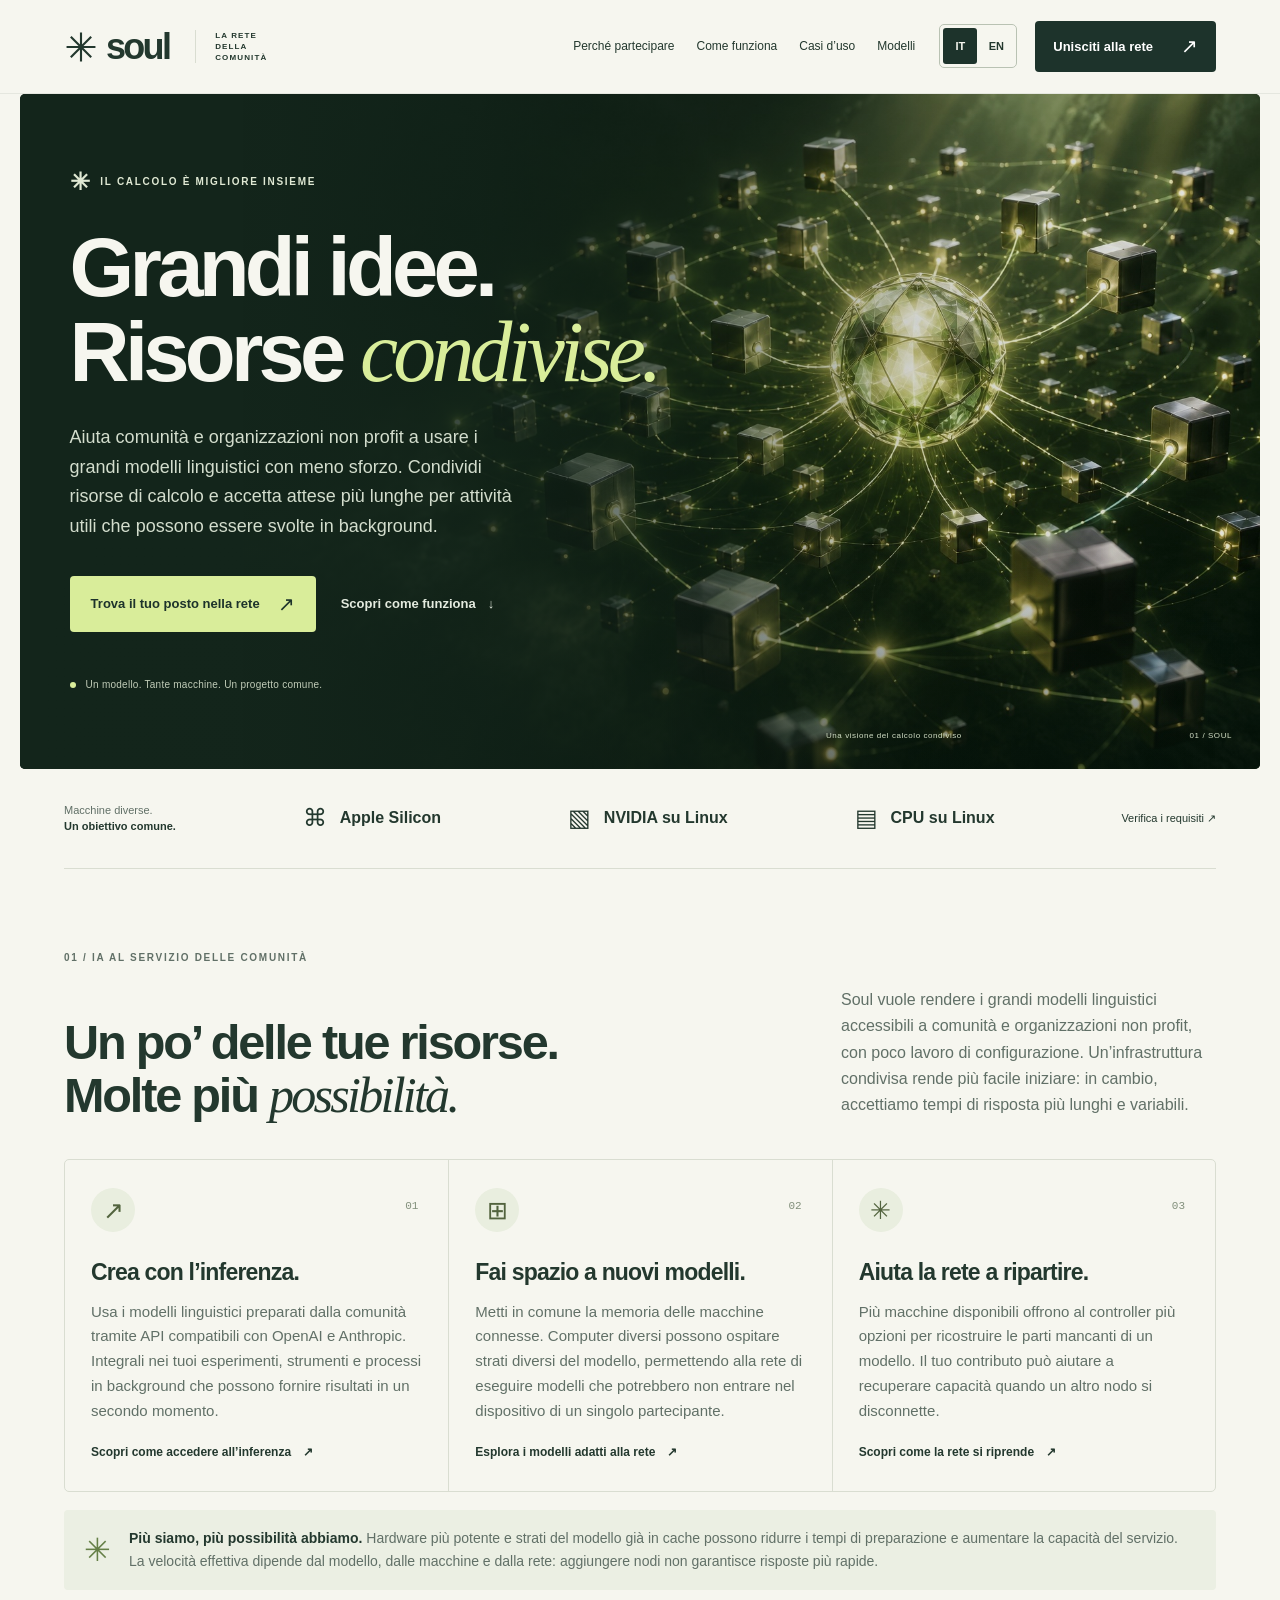
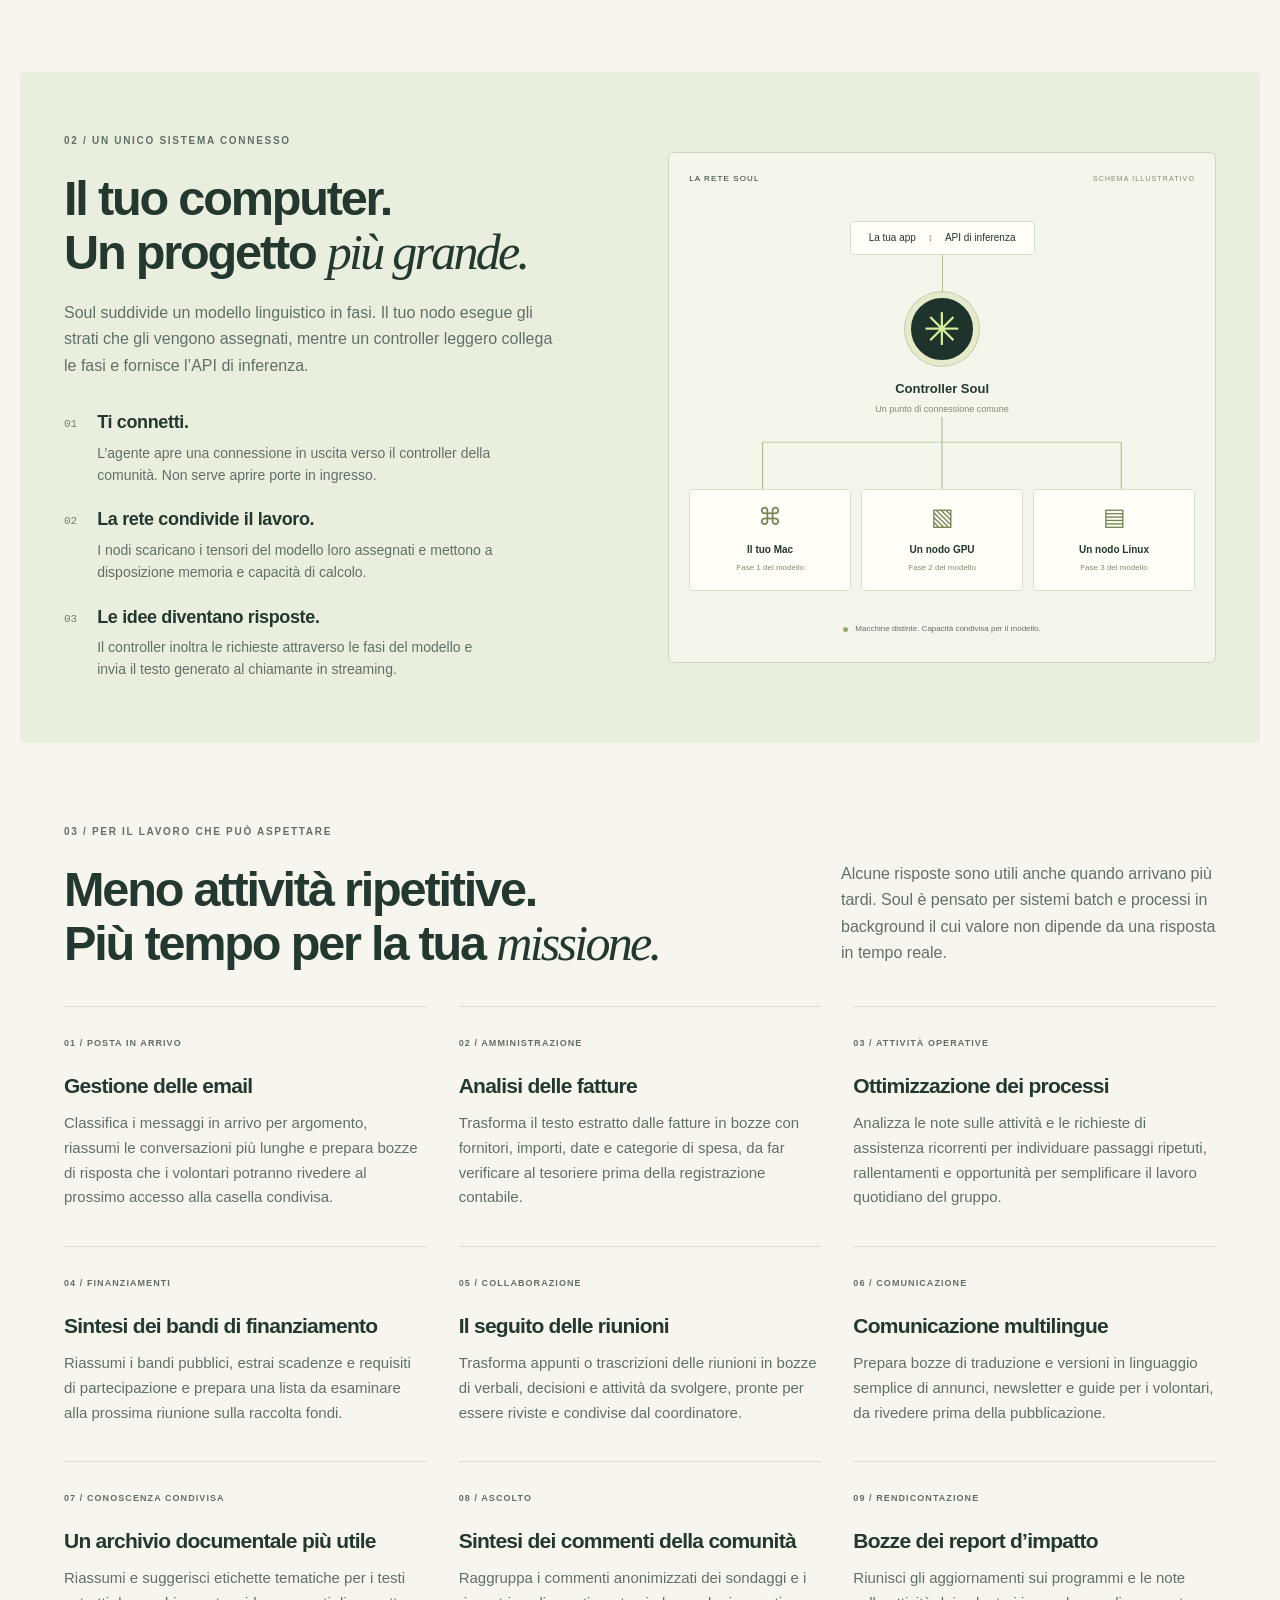
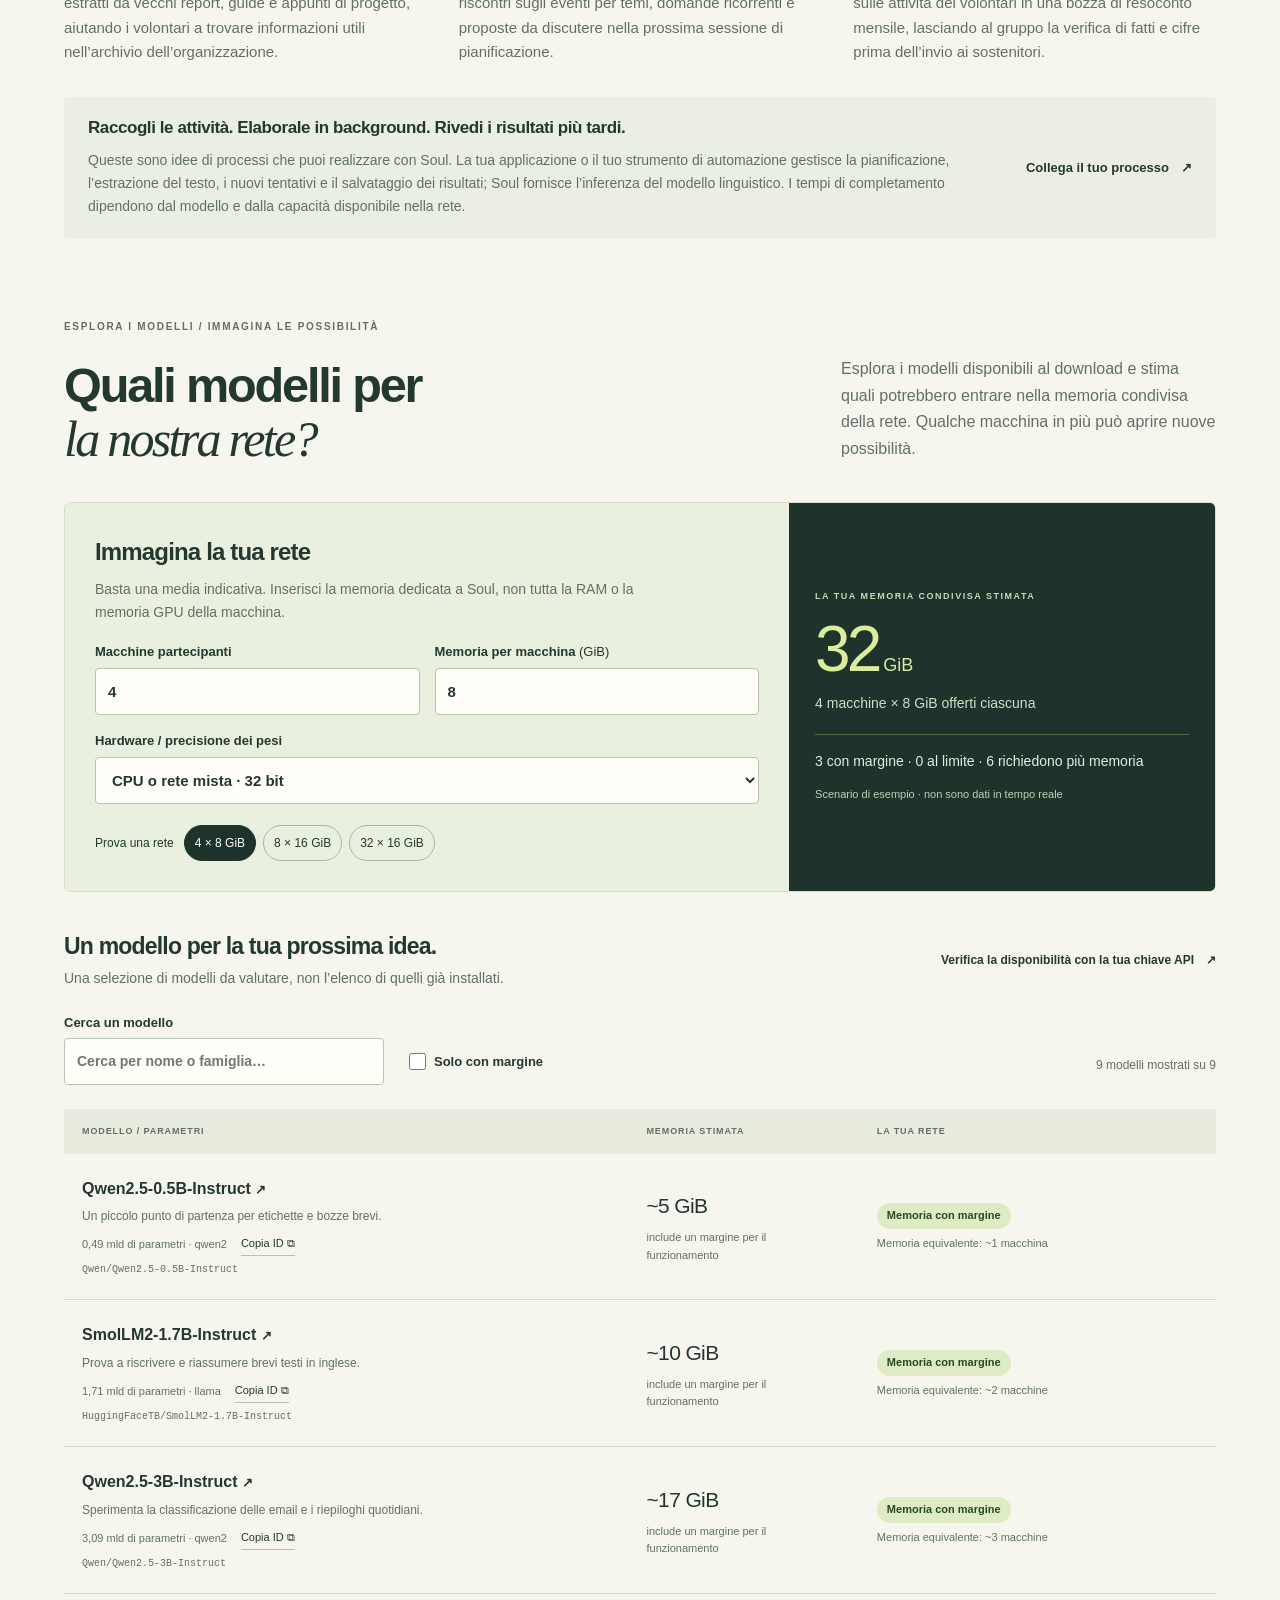
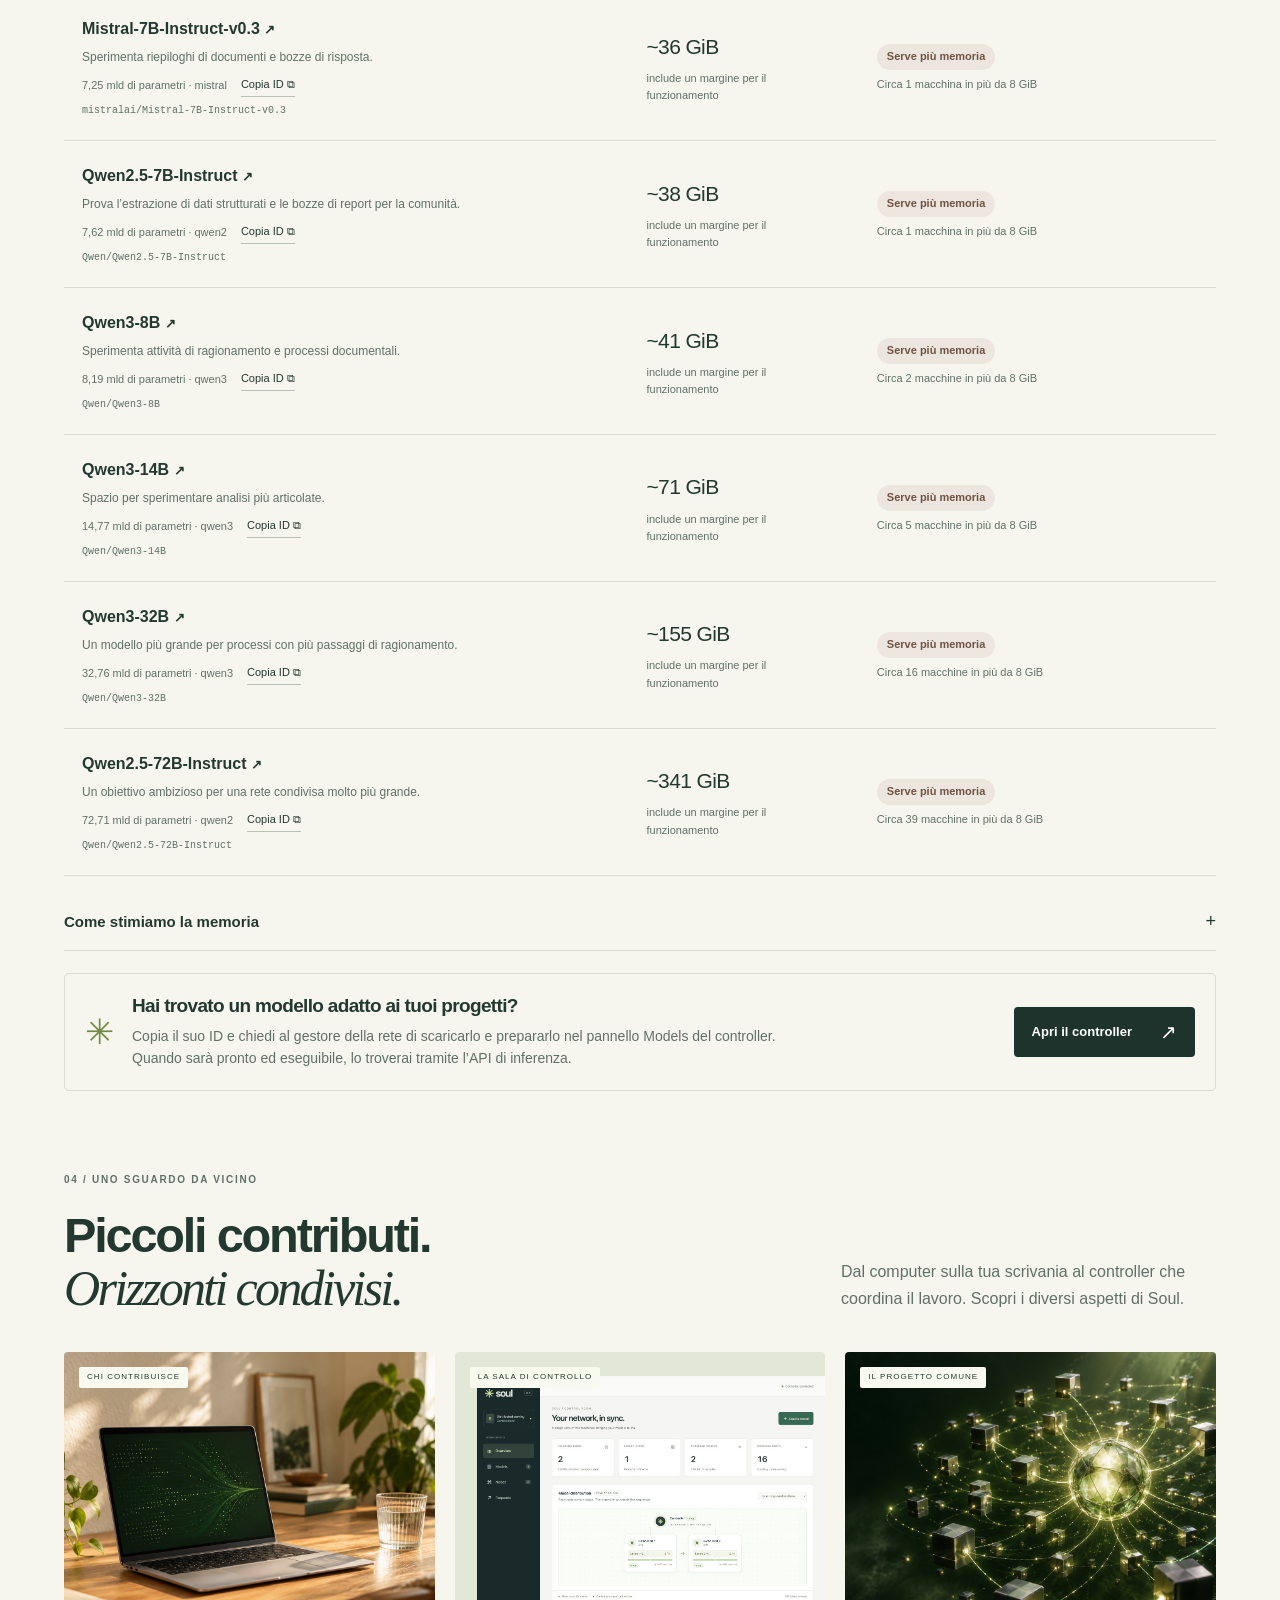
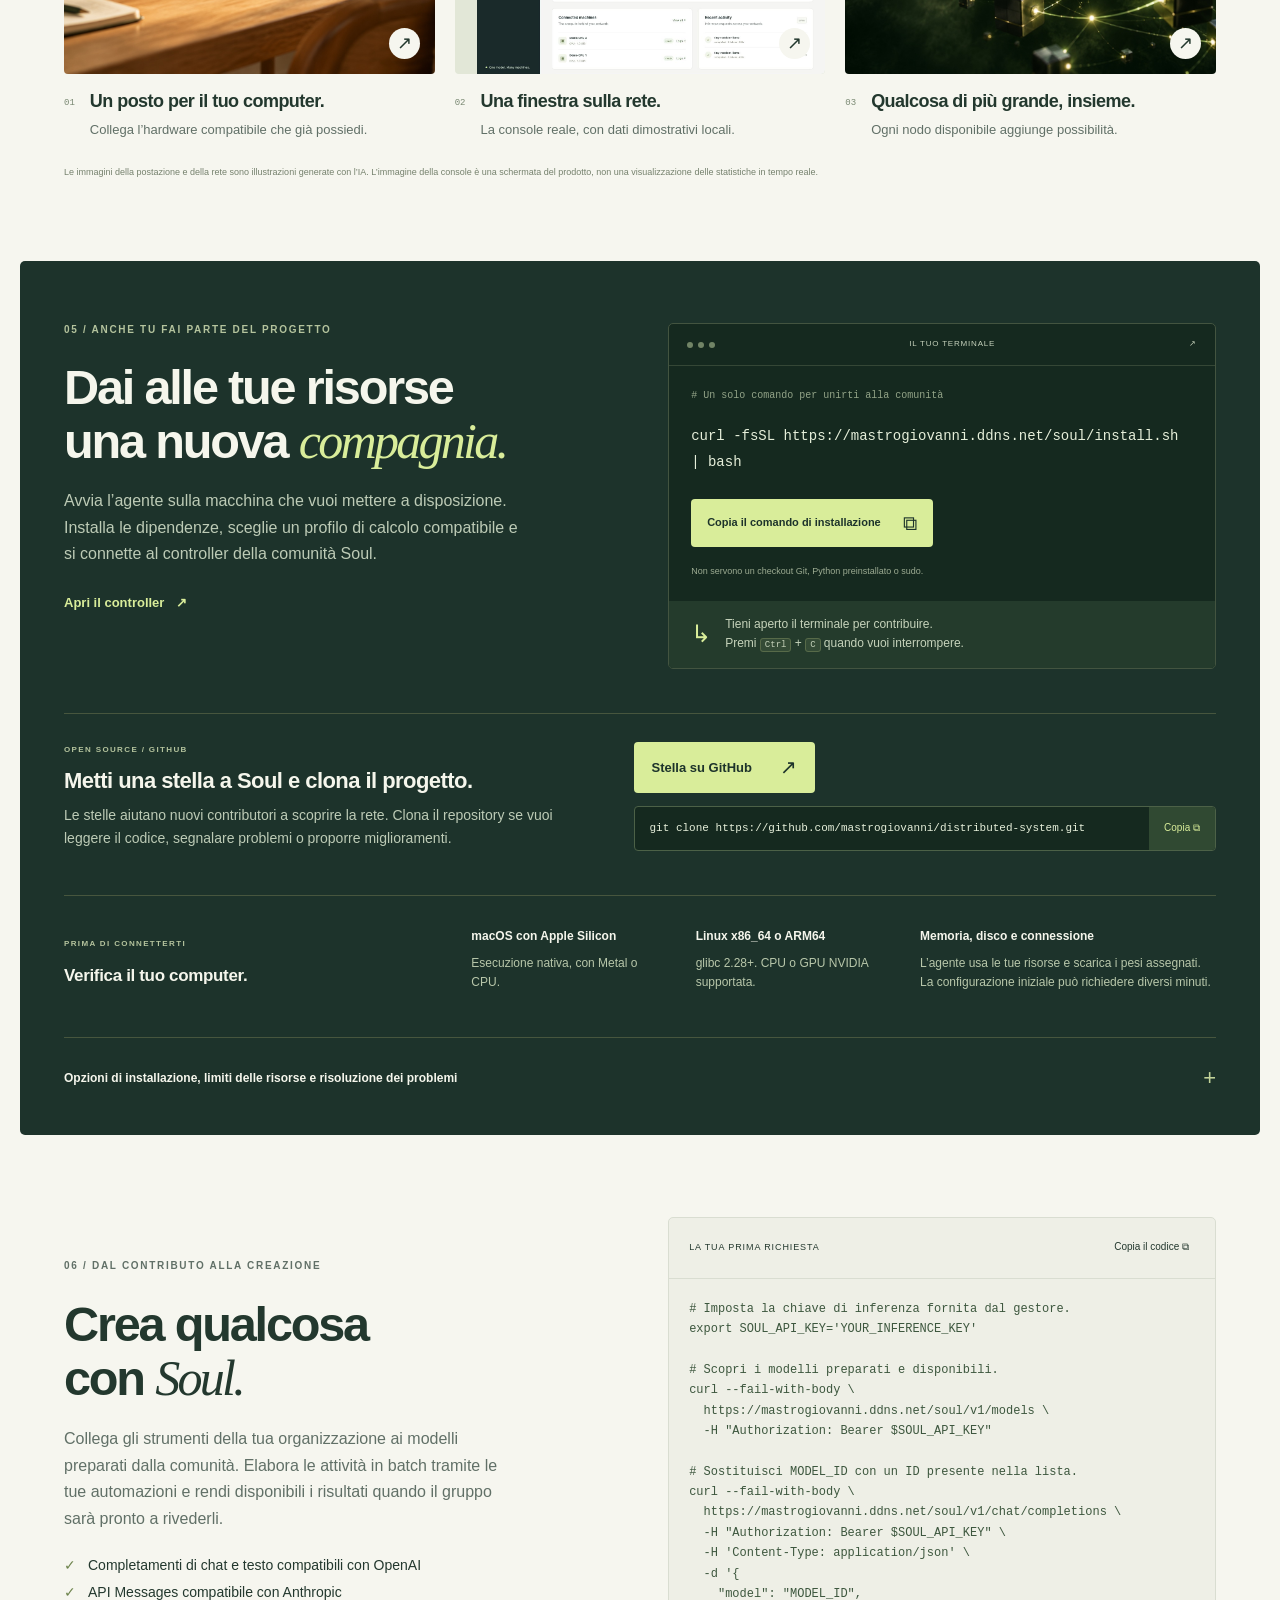
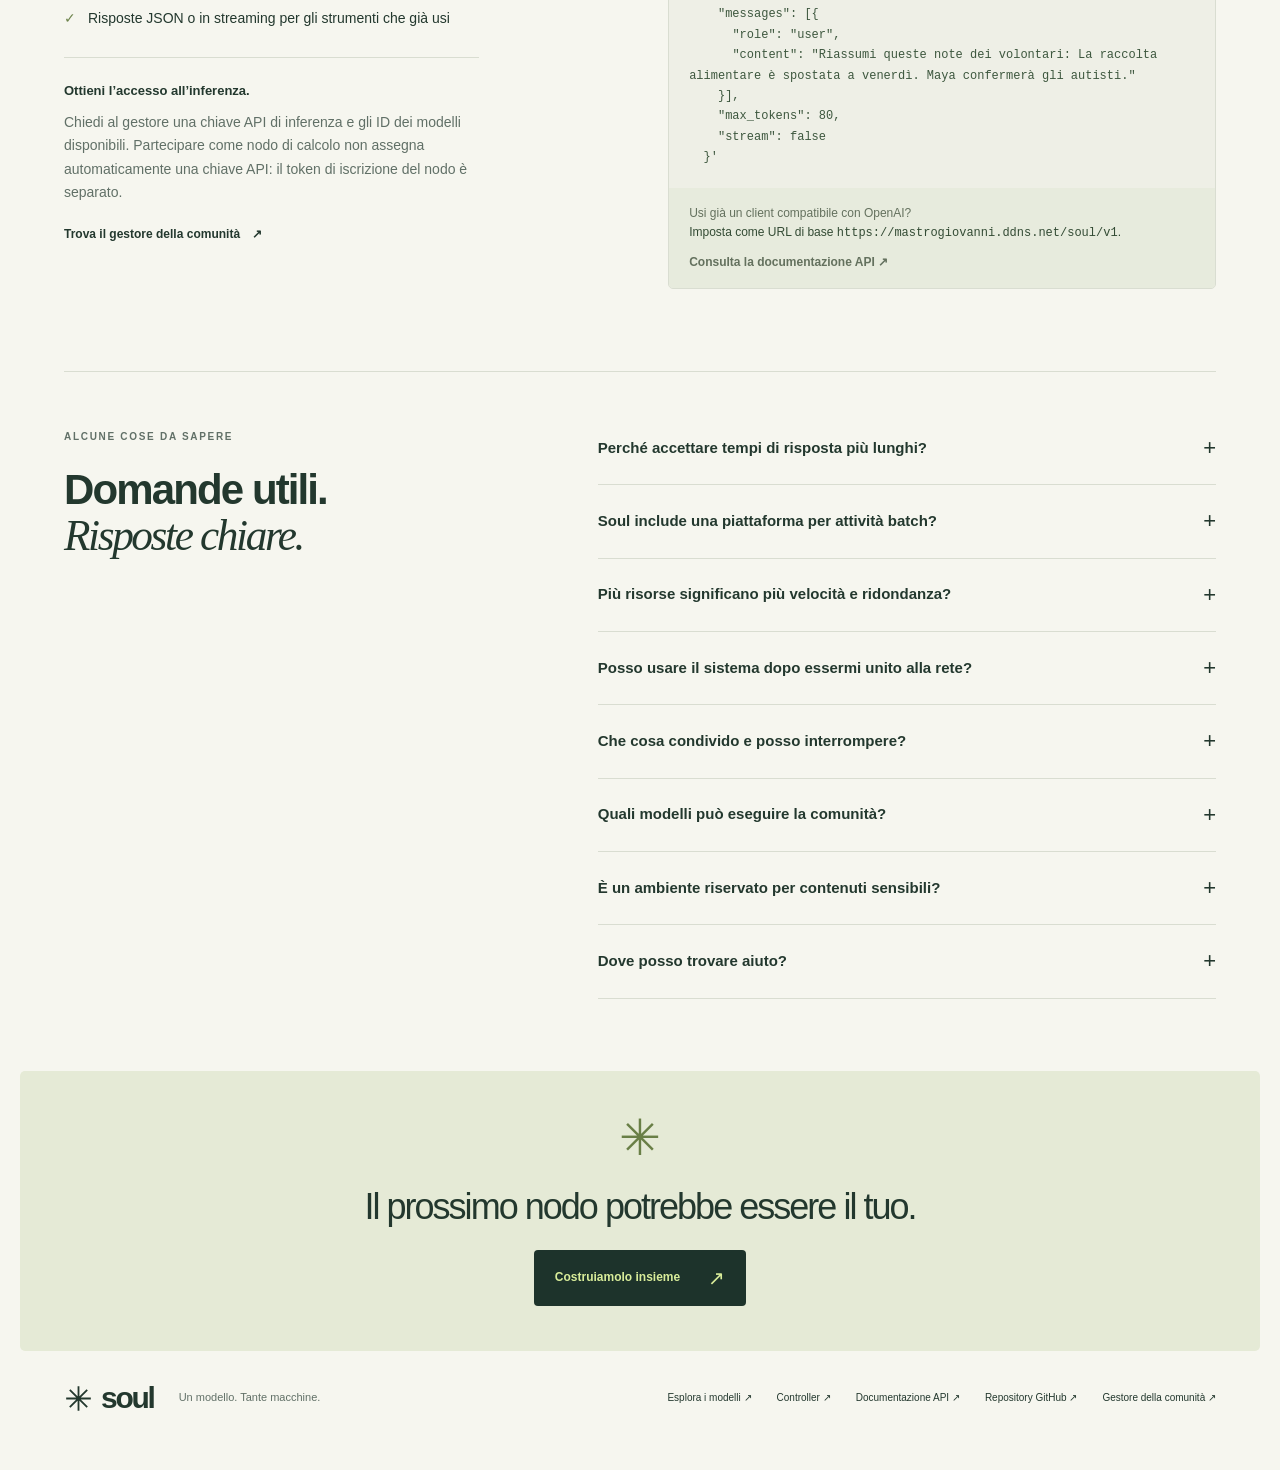
==== commit 3f66919a: "Add GitHub star and clone callout" ====
--- a/site/index.html
+++ b/site/index.html
@@ -622,6 +622,32 @@
             </p>
           </div>
         </div>
+        <div class="github-card">
+          <div>
+            <p class="eyebrow">OPEN SOURCE / GITHUB</p>
+            <h3>Metti una stella a Soul e clona il progetto.</h3>
+            <p>
+              Le stelle aiutano nuovi contributori a scoprire la rete. Clona il repository se vuoi leggere il codice, segnalare problemi o proporre miglioramenti.
+            </p>
+          </div>
+          <div class="github-actions">
+            <a
+              class="button button-lime button-small"
+              href="https://github.com/mastrogiovanni/distributed-system"
+              aria-label="Metti una stella a Soul su GitHub"
+              >Stella su GitHub <span aria-hidden="true">↗</span></a>
+            <div class="clone-line">
+              <code id="github-clone-command">git clone https://github.com/mastrogiovanni/distributed-system.git</code>
+              <button
+                type="button"
+                data-copy="github-clone-command"
+                data-copy-message="Comando di clone copiato."
+              >
+                Copia <span aria-hidden="true">⧉</span>
+              </button>
+            </div>
+          </div>
+        </div>
         <div class="requirements" id="requirements">
           <div>
             <span class="eyebrow">PRIMA DI CONNETTERTI</span>
@@ -852,7 +878,7 @@
       <p>Un modello. Tante macchine.</p>
       <div>
         <a href="#models">Esplora i modelli ↗</a>
-        <a href="https://mastrogiovanni.ddns.net/soul/">Controller ↗</a><a href="https://mastrogiovanni.ddns.net/soul/docs">Documentazione API ↗</a><a href="https://github.com/mastrogiovanni">Gestore della comunità ↗</a>
+        <a href="https://mastrogiovanni.ddns.net/soul/">Controller ↗</a><a href="https://mastrogiovanni.ddns.net/soul/docs">Documentazione API ↗</a><a href="https://github.com/mastrogiovanni/distributed-system">Repository GitHub ↗</a><a href="https://github.com/mastrogiovanni">Gestore della comunità ↗</a>
       </div>
     </footer>
 
--- a/site/styles.css
+++ b/site/styles.css
@@ -795,6 +795,62 @@
   font-size: 12px;
   line-height: 1.65;
   color: #c6d3bb;
+}
+.github-card {
+  grid-column: 1/-1;
+  display: grid;
+  grid-template-columns: 1fr 1.1fr;
+  gap: 24px 40px;
+  align-items: center;
+  border-top: 1px solid #47563e;
+  padding-top: 28px;
+}
+.github-card .eyebrow {
+  font-size: 8px;
+  margin-bottom: 11px;
+}
+.github-card h3 {
+  font-size: 22px;
+  letter-spacing: -0.025em;
+}
+.github-card p:not(.eyebrow) {
+  color: #bdcbb6;
+  font-size: 14px;
+  line-height: 1.6;
+  margin-top: 9px;
+  max-width: 540px;
+}
+.github-actions {
+  display: grid;
+  gap: 13px;
+  min-width: 0;
+}
+.github-actions .button {
+  justify-self: start;
+}
+.clone-line {
+  display: flex;
+  min-width: 0;
+  border: 1px solid #4c6147;
+  border-radius: 4px;
+  overflow: hidden;
+  background: #15291f;
+}
+.clone-line code {
+  flex: 1;
+  min-width: 0;
+  padding: 13px 15px;
+  color: #e6efda;
+  font-size: 11px;
+  line-height: 1.6;
+  overflow-wrap: anywhere;
+}
+.clone-line button {
+  background: #304932;
+  color: var(--lime);
+  padding: 11px 15px;
+  font-size: 10px;
+  flex: none;
 }
 kbd {
   background: #344b36;
@@ -1314,6 +1370,10 @@
     grid-template-columns: 1fr;
     gap: 20px;
   }
+  .github-card {
+    grid-template-columns: 1fr;
+    gap: 17px;
+  }
   .requirements ul {
     grid-template-columns: 1fr 1fr 1.5fr;
   }
@@ -1575,6 +1635,18 @@
   }
   .join-intro > p:not(.eyebrow) {
     font-size: 15px;
+  }
+  .github-card {
+    padding-top: 25px;
+  }
+  .github-card p:not(.eyebrow) {
+    font-size: 13px;
+  }
+  .clone-line {
+    flex-direction: column;
+  }
+  .clone-line button {
+    padding: 9px 14px;
   }
   .terminal-body {
     padding: 20px;
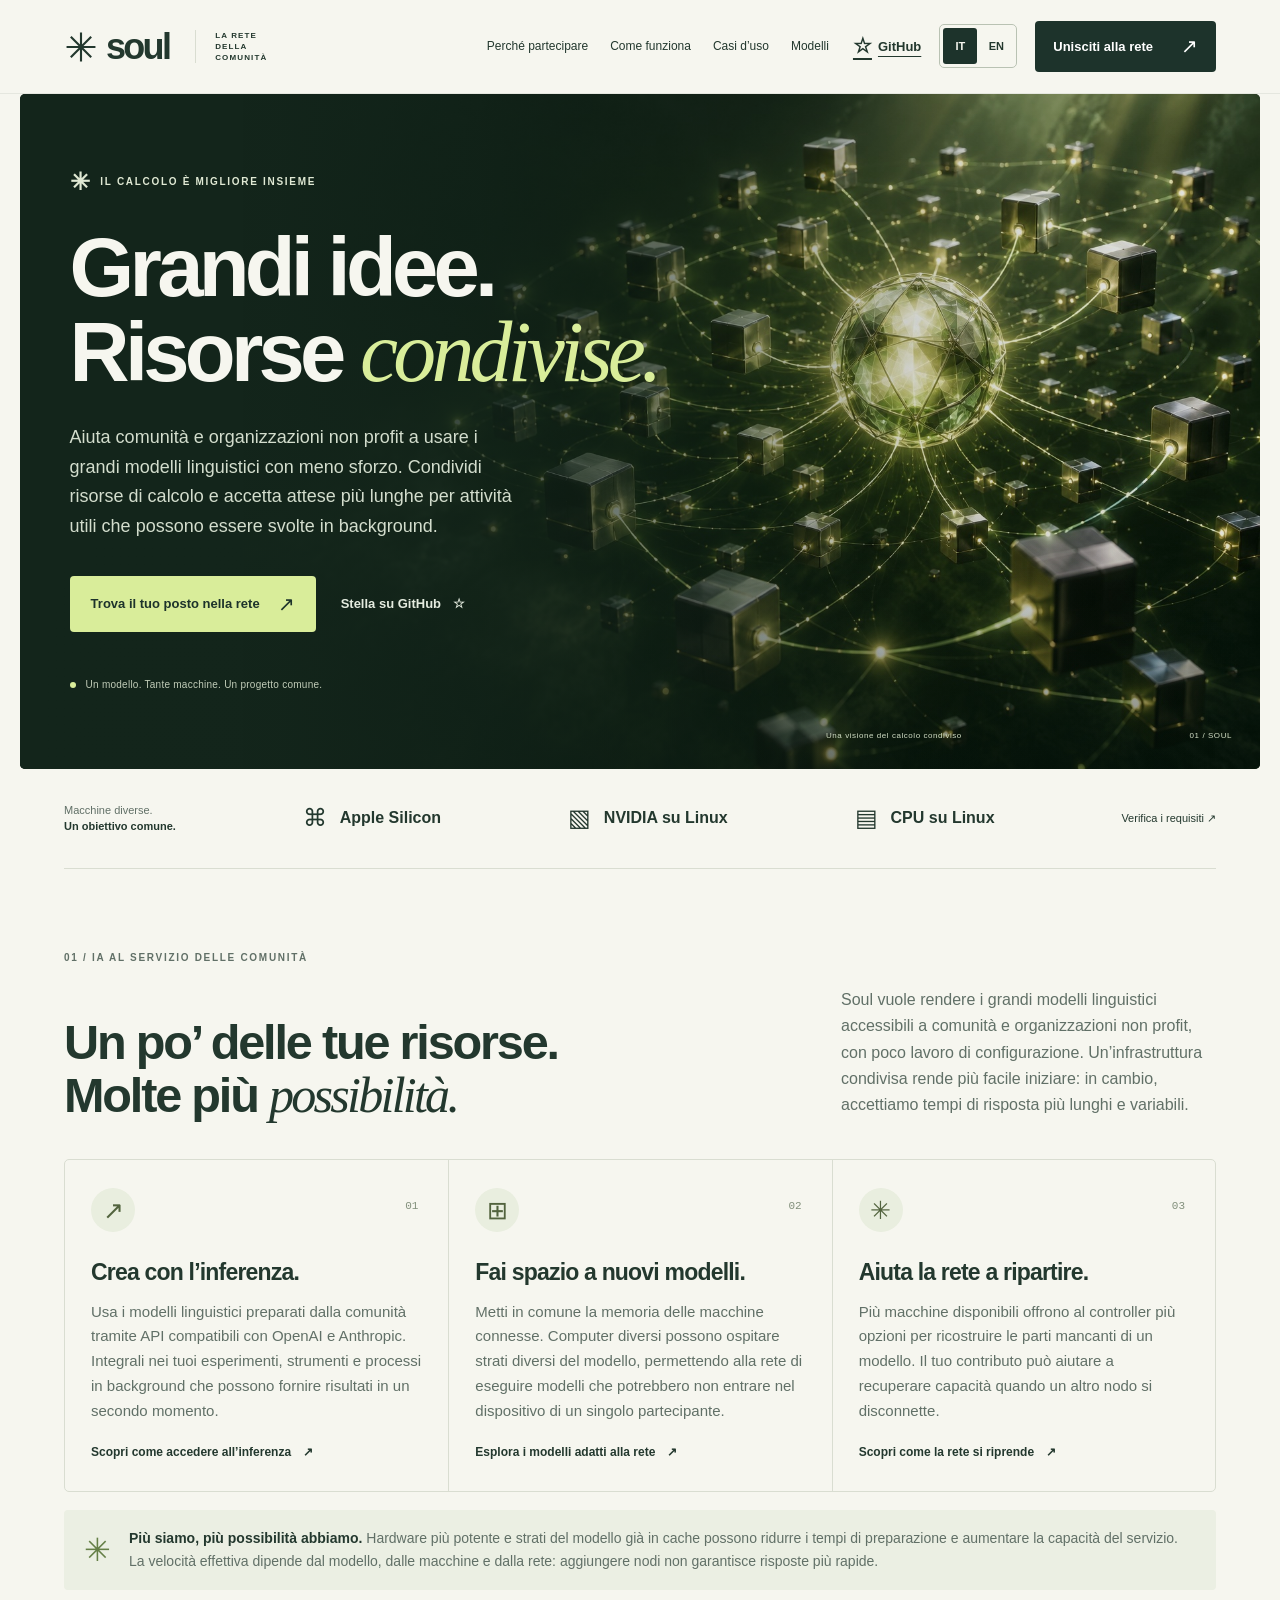
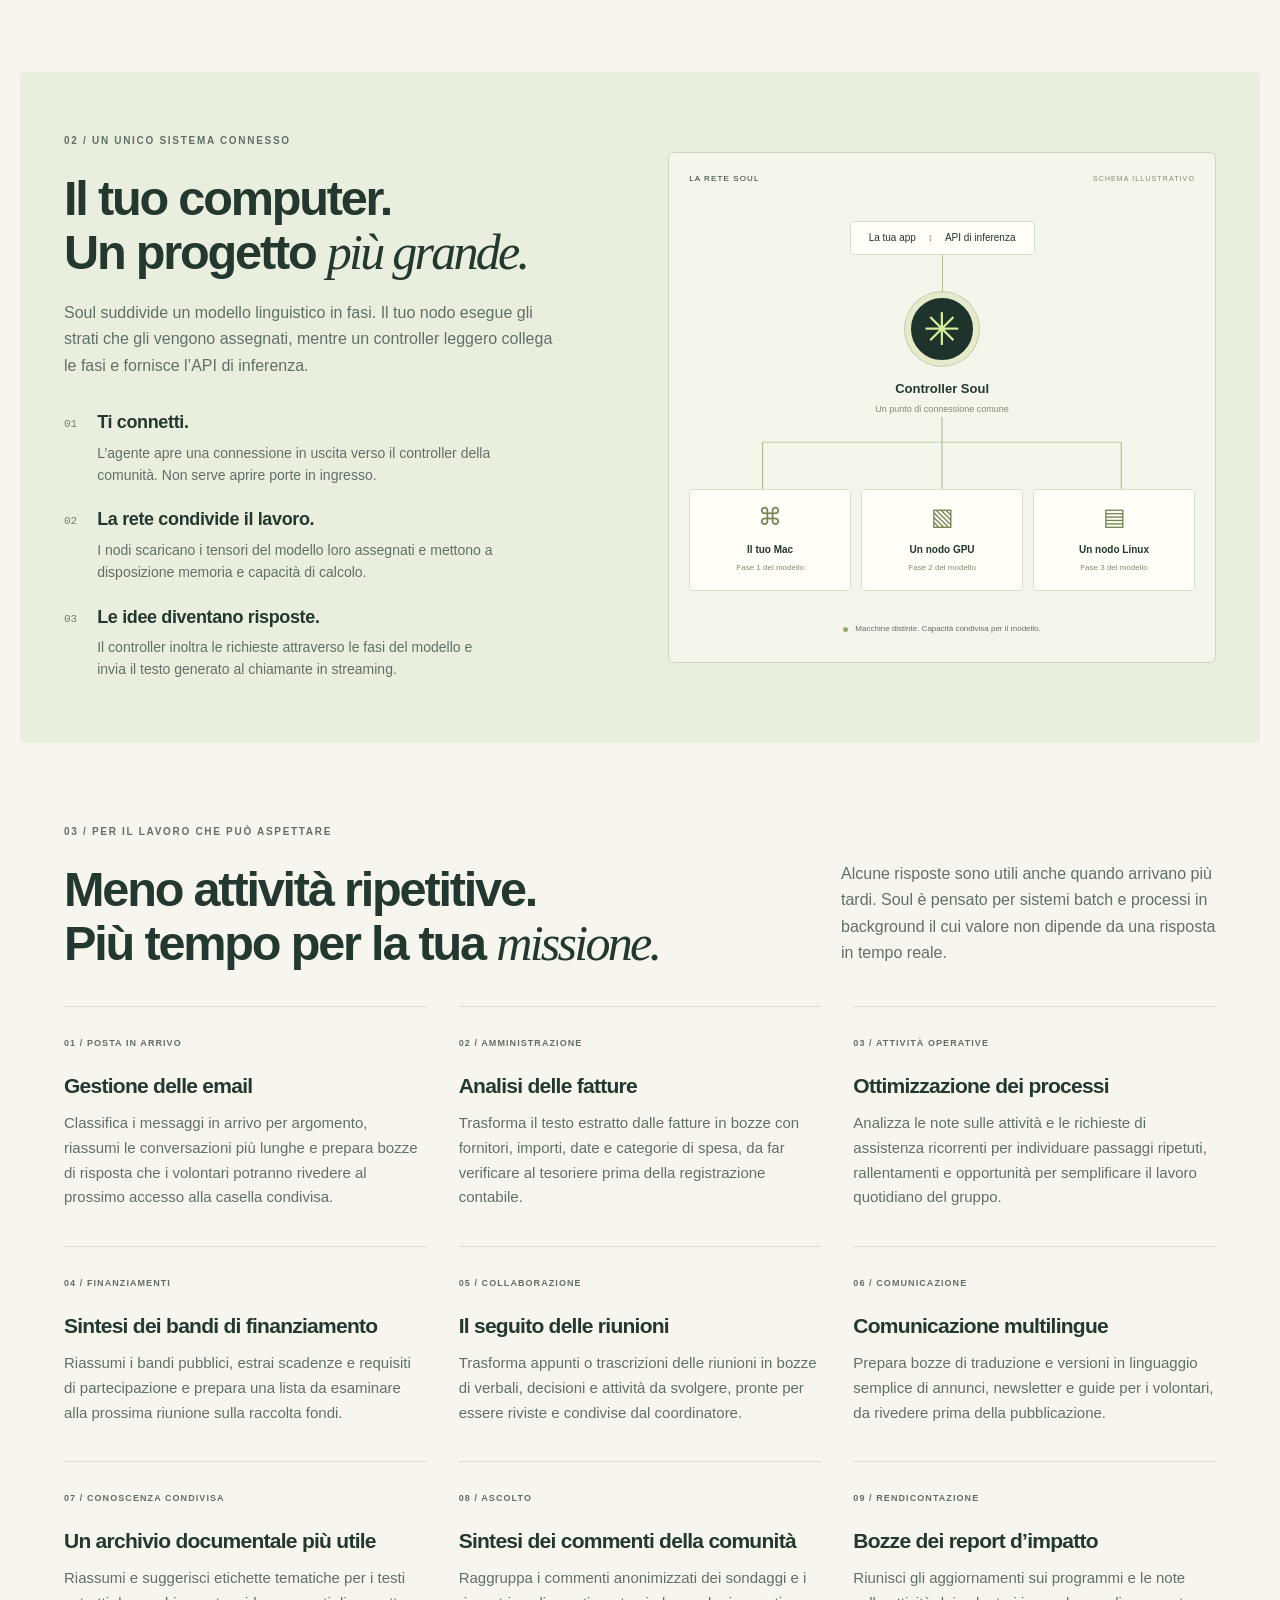
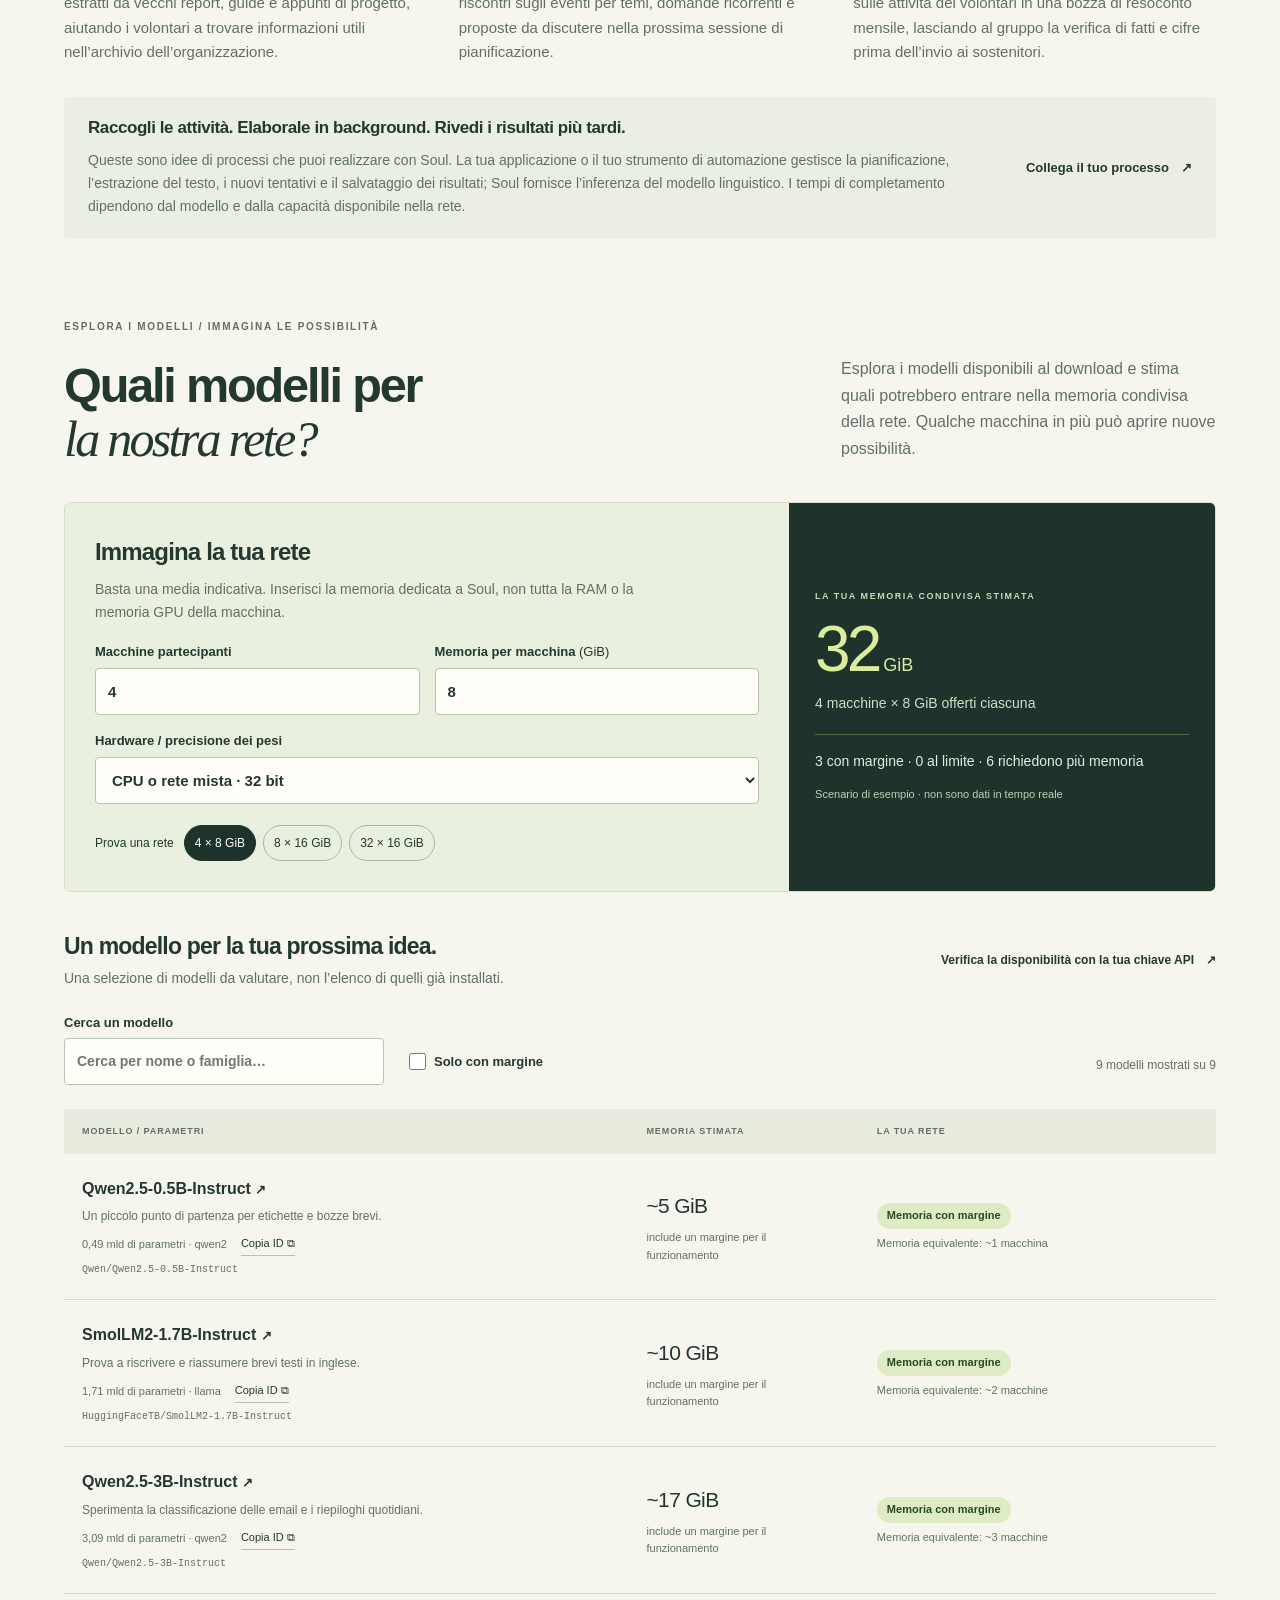
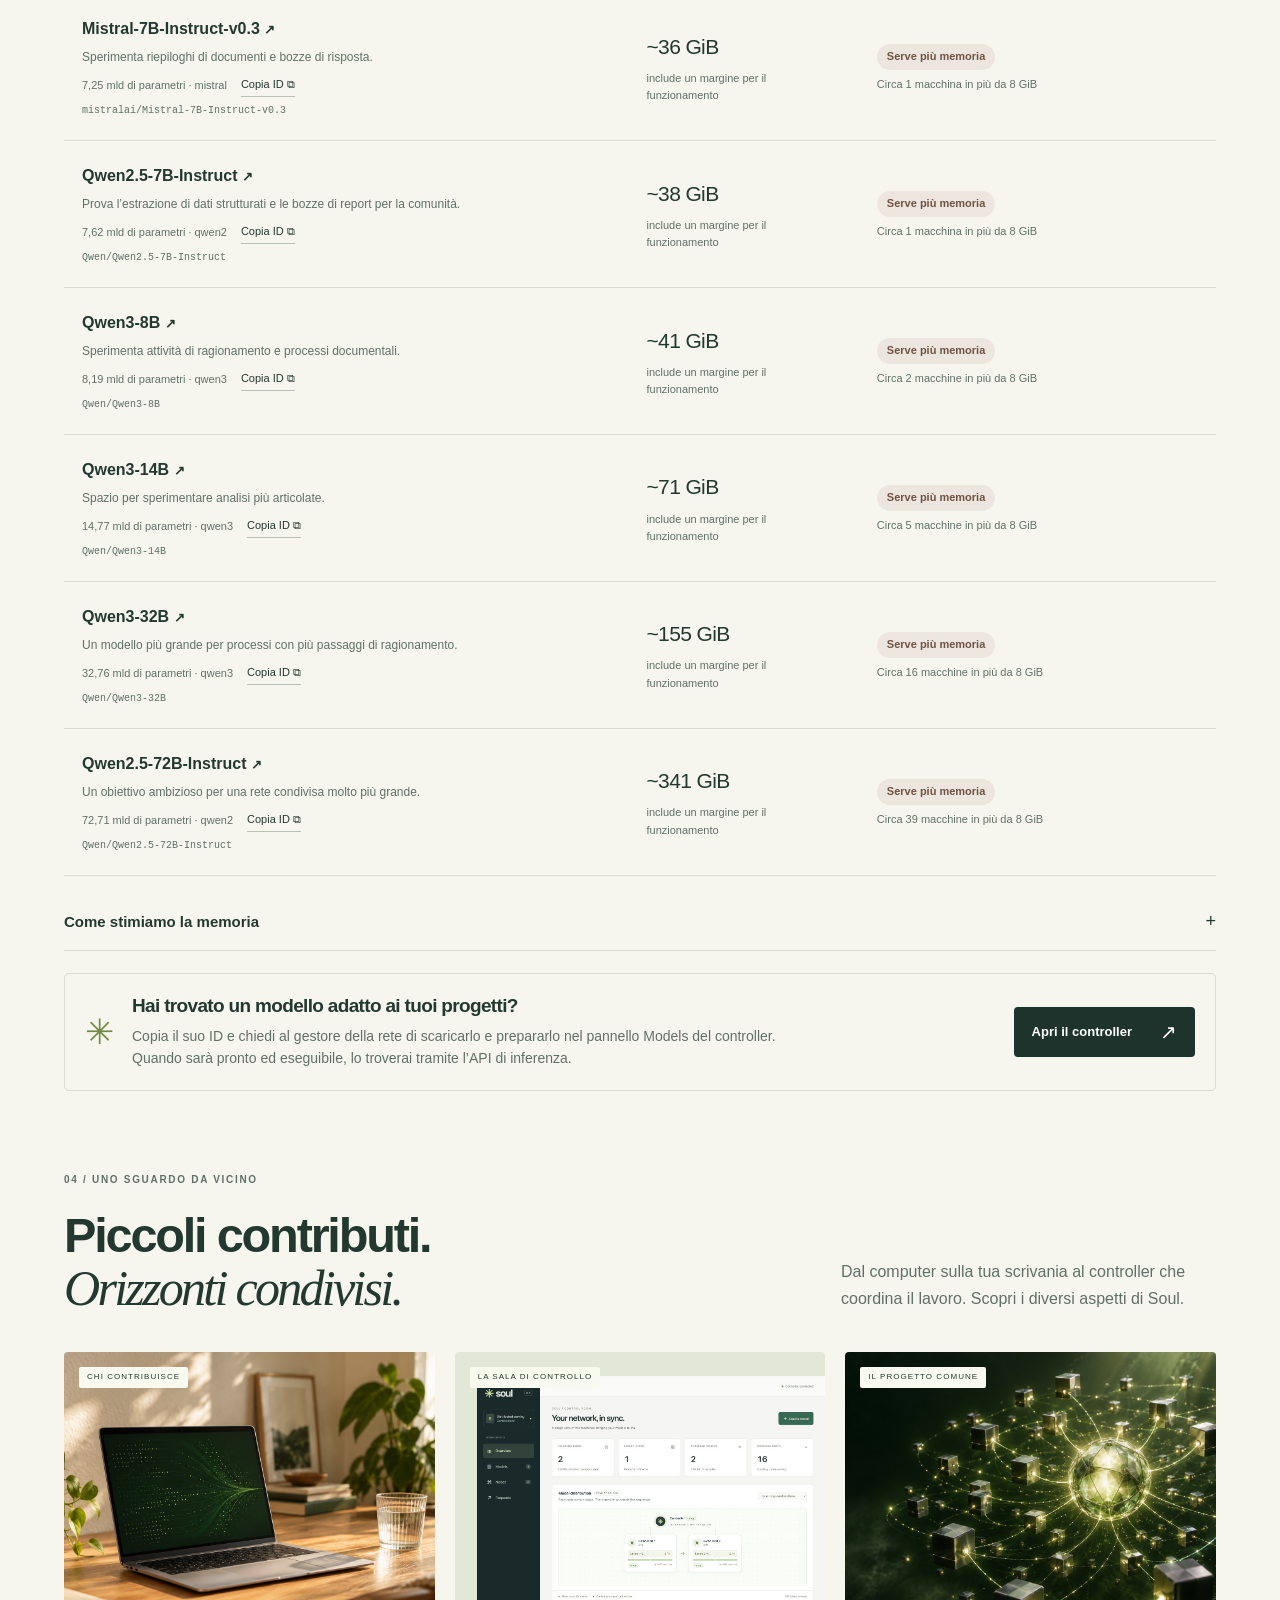
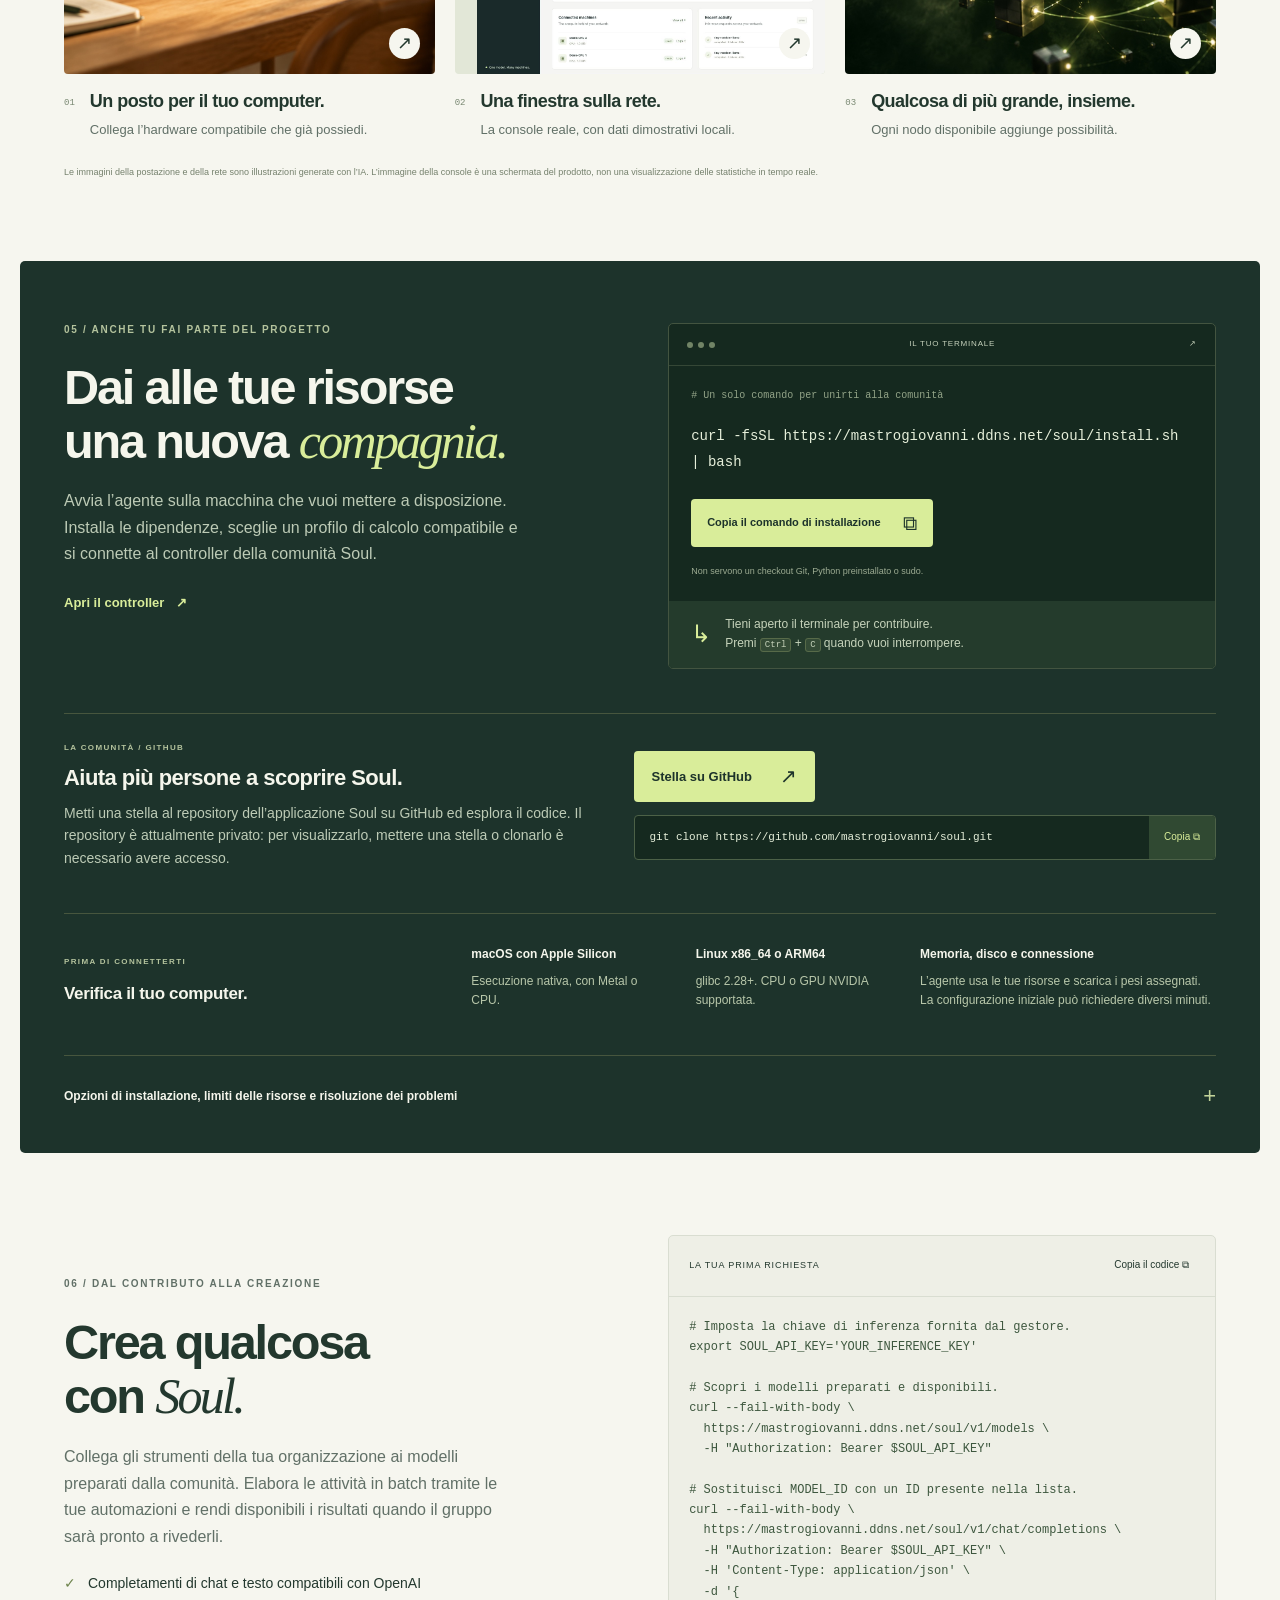
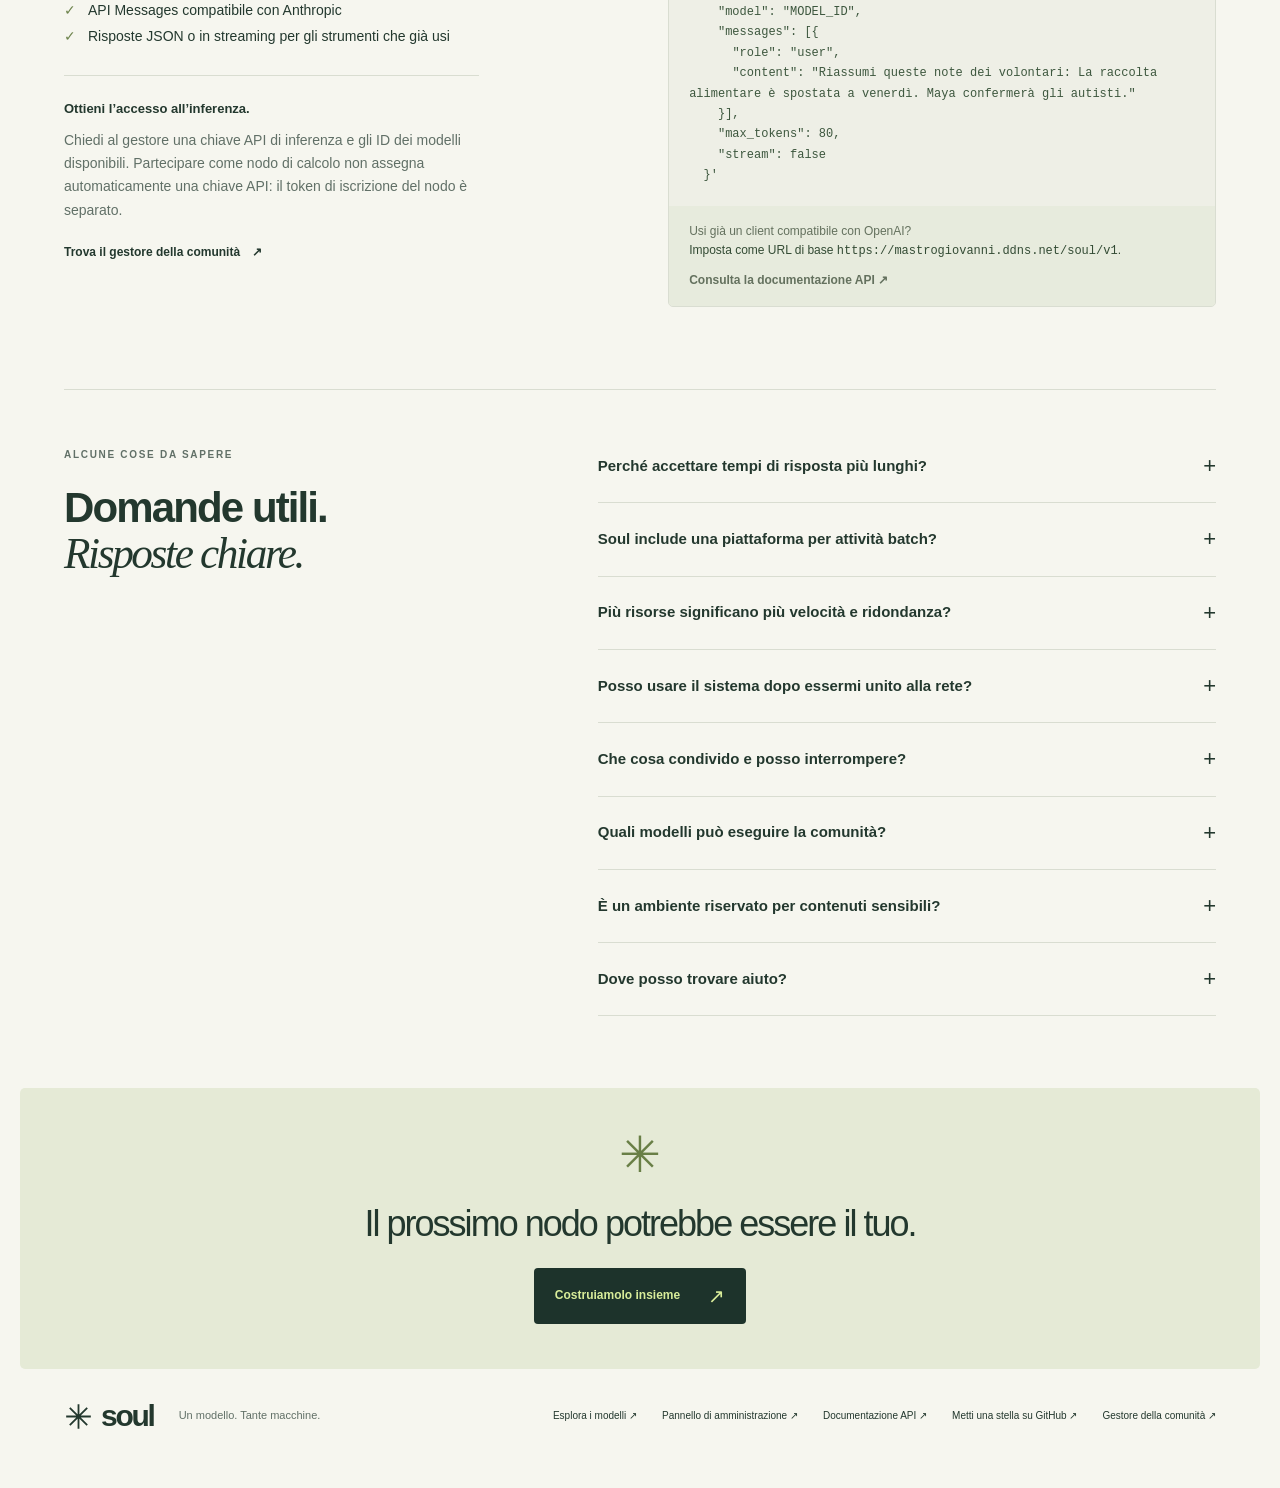
==== commit 56731a7c: "Improve node connection guide and community links" ====
--- a/site/index.html
+++ b/site/index.html
@@ -33,7 +33,7 @@
     <meta property="og:locale:alternate" content="en_US" />
     <meta name="twitter:card" content="summary_large_image" />
     <link rel="icon" href="assets/favicon.svg" type="image/svg+xml" />
-    <link rel="stylesheet" href="styles.css?v=20261008-spacing" />
+    <link rel="stylesheet" href="styles.css?v=20261009-links" />
     <script type="module" src="app.js?v=20261008-spacing"></script>
     <script type="module" src="model-explorer.js?v=20261008-spacing"></script>
     <title>Soul — Grandi idee. Risorse condivise.</title>
@@ -48,6 +48,7 @@
         <a href="#network">Perché partecipare</a><a href="#how-it-works">Come funziona</a><a href="#use-cases">Casi d’uso</a><a href="#models">Modelli</a>
       </nav>
       <div class="header-actions">
+        <a class="github-star" href="https://github.com/mastrogiovanni/soul" aria-label="Metti una stella a Soul su GitHub"><span aria-hidden="true">☆</span> GitHub</a>
         <div class="language-switch" role="group" aria-label="Lingua del sito">
           <a href="./" data-language-link lang="it" hreflang="it" aria-label="Italiano" aria-current="page">IT</a>
           <a href="en/" data-language-link lang="en" hreflang="en" aria-label="English">EN</a>
@@ -79,8 +80,8 @@
           <div class="hero-actions">
             <a class="button button-lime" href="#join"
               >Trova il tuo posto nella rete
-              <span aria-hidden="true">↗</span></a><a class="text-link" href="#how-it-works"
-              >Scopri come funziona <span aria-hidden="true">↓</span></a>
+              <span aria-hidden="true">↗</span></a><a class="text-link" href="https://github.com/mastrogiovanni/soul"
+              >Stella su GitHub <span aria-hidden="true">☆</span></a>
           </div>
           <div class="hero-note">
             <span class="dot"></span> Un modello. Tante macchine. Un progetto comune.
@@ -624,20 +625,20 @@
         </div>
         <div class="github-card">
           <div>
-            <p class="eyebrow">OPEN SOURCE / GITHUB</p>
-            <h3>Metti una stella a Soul e clona il progetto.</h3>
-            <p>
-              Le stelle aiutano nuovi contributori a scoprire la rete. Clona il repository se vuoi leggere il codice, segnalare problemi o proporre miglioramenti.
+            <p class="eyebrow">LA COMUNITÀ / GITHUB</p>
+            <h3>Aiuta più persone a scoprire Soul.</h3>
+            <p>
+              Metti una stella al repository dell’applicazione Soul su GitHub ed esplora il codice. Il repository è attualmente privato: per visualizzarlo, mettere una stella o clonarlo è necessario avere accesso.
             </p>
           </div>
           <div class="github-actions">
             <a
               class="button button-lime button-small"
-              href="https://github.com/mastrogiovanni/distributed-system"
+              href="https://github.com/mastrogiovanni/soul"
               aria-label="Metti una stella a Soul su GitHub"
               >Stella su GitHub <span aria-hidden="true">↗</span></a>
             <div class="clone-line">
-              <code id="github-clone-command">git clone https://github.com/mastrogiovanni/distributed-system.git</code>
+              <code id="github-clone-command">git clone https://github.com/mastrogiovanni/soul.git</code>
               <button
                 type="button"
                 data-copy="github-clone-command"
@@ -836,7 +837,7 @@
                 >+</span>
             </summary>
             <p>
-              Soul supporta attualmente modelli safetensors standard, non quantizzati, con architetture llama, mistral, qwen2 o qwen3. La disponibilità dipende dalla preparazione da parte dell’amministratore, dai permessi del modello e dalla capacità della rete. Non fornisce i modelli proprietari di OpenAI o Anthropic: le sue API usano formati di richiesta compatibili.
+              Soul supporta checkpoint safetensors standard per llama, mistral, qwen2 e qwen3 densi: non quantizzati, AWQ GEMM a 4 bit o GPTQ v1 a 4 bit. La disponibilità dipende dalla preparazione da parte dell’amministratore, dai permessi del modello e dalla capacità della rete. Non fornisce i modelli proprietari di OpenAI o Anthropic: le sue API usano formati di richiesta compatibili.
               <a href="#models">Esplora i modelli e stima quanta memoria richiedono.</a>
             </p>
           </details>
@@ -878,7 +879,7 @@
       <p>Un modello. Tante macchine.</p>
       <div>
         <a href="#models">Esplora i modelli ↗</a>
-        <a href="https://mastrogiovanni.ddns.net/soul/">Controller ↗</a><a href="https://mastrogiovanni.ddns.net/soul/docs">Documentazione API ↗</a><a href="https://github.com/mastrogiovanni/distributed-system">Repository GitHub ↗</a><a href="https://github.com/mastrogiovanni">Gestore della comunità ↗</a>
+        <a href="https://mastrogiovanni.ddns.net/soul/">Pannello di amministrazione ↗</a><a href="https://mastrogiovanni.ddns.net/soul/docs">Documentazione API ↗</a><a href="https://github.com/mastrogiovanni/soul">Metti una stella su GitHub ↗</a><a href="https://github.com/mastrogiovanni">Gestore della comunità ↗</a>
       </div>
     </footer>
 
--- a/site/styles.css
+++ b/site/styles.css
@@ -1962,3 +1962,13 @@
   .header-actions > .button { display: none; }
   .language-switch a { min-height: 38px; min-width: 38px; }
 }
+
+/* Keep the GitHub call to action visible alongside the language switch. */
+.github-star { display: inline-flex; align-items: center; gap: 6px; min-height: 44px; font-size: 13px; font-weight: 650; white-space: nowrap; }
+.github-star span { font-size: 21px; }
+.github-star:hover { color: var(--forest); text-decoration: underline; }
+@media (max-width: 380px) {
+  .site-header { gap: 8px; }
+  .header-actions { gap: 8px; }
+  .github-star { gap: 3px; font-size: 12px; }
+}
